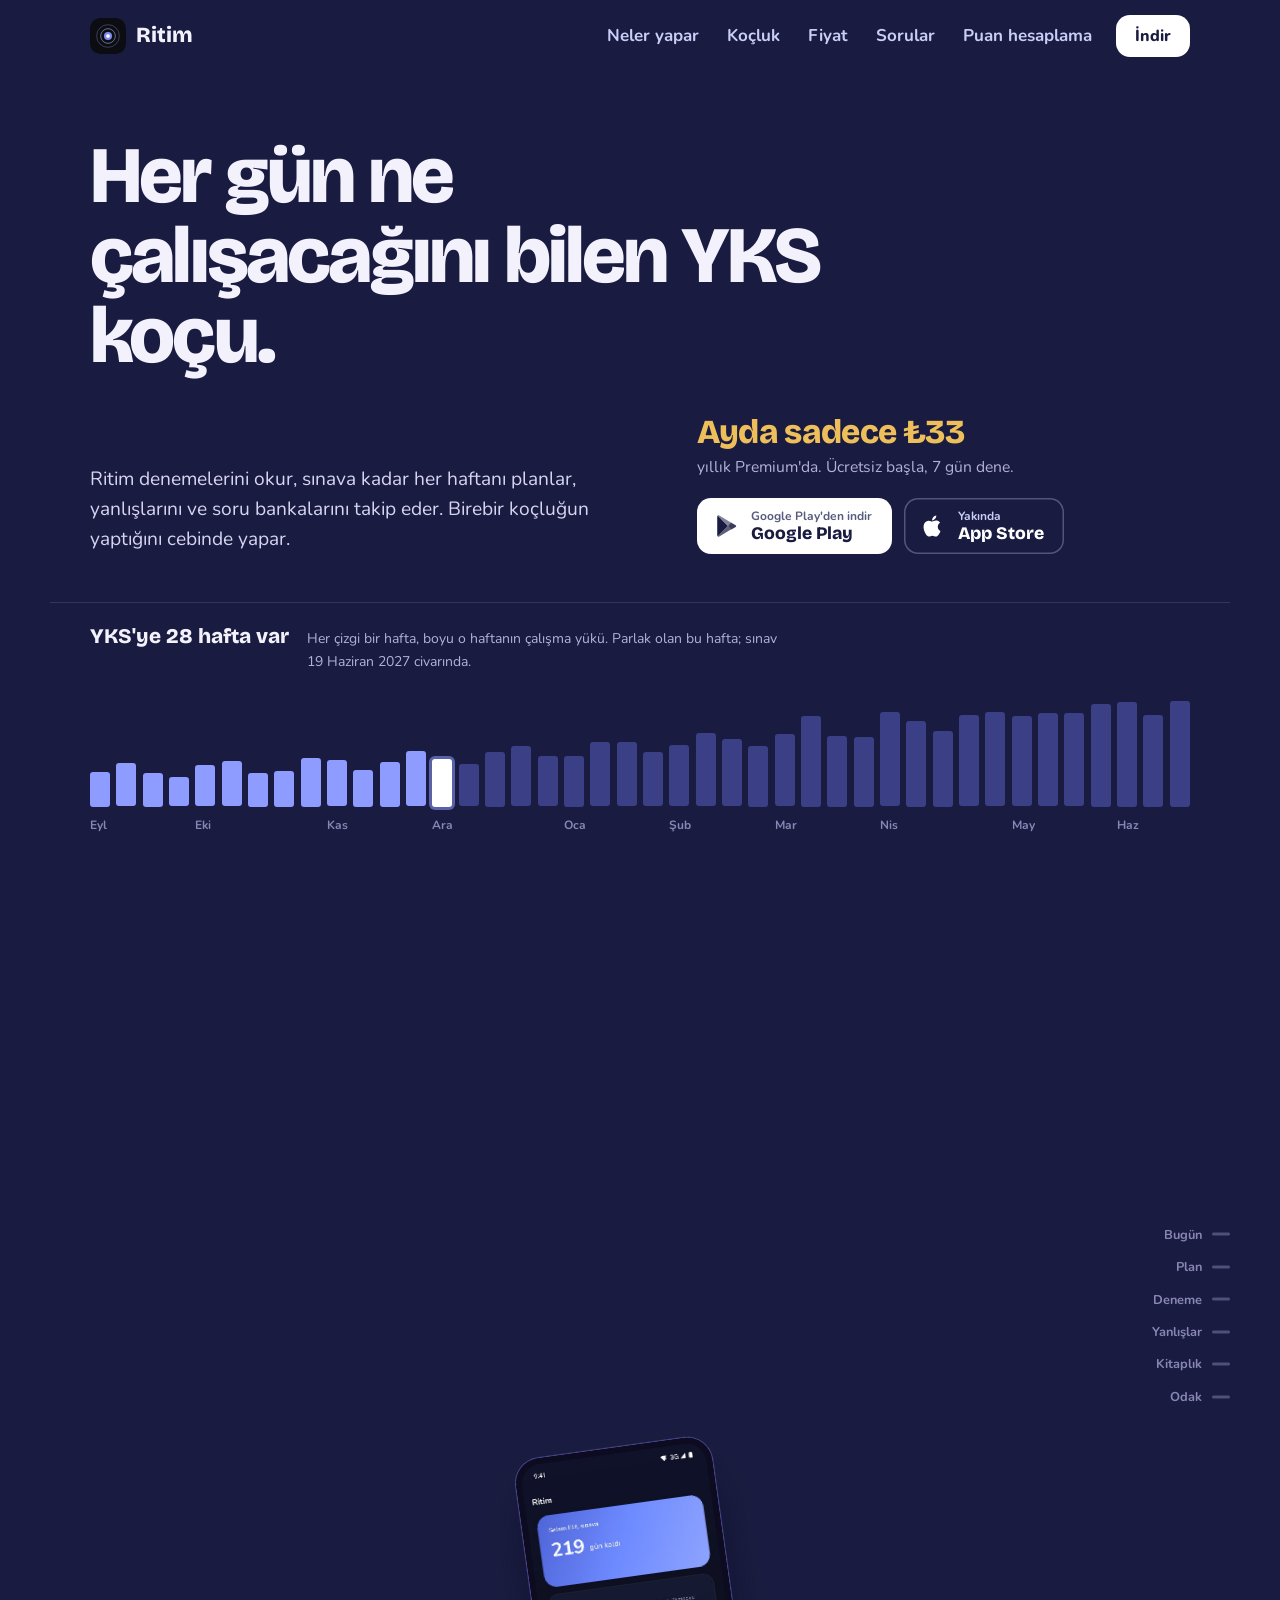
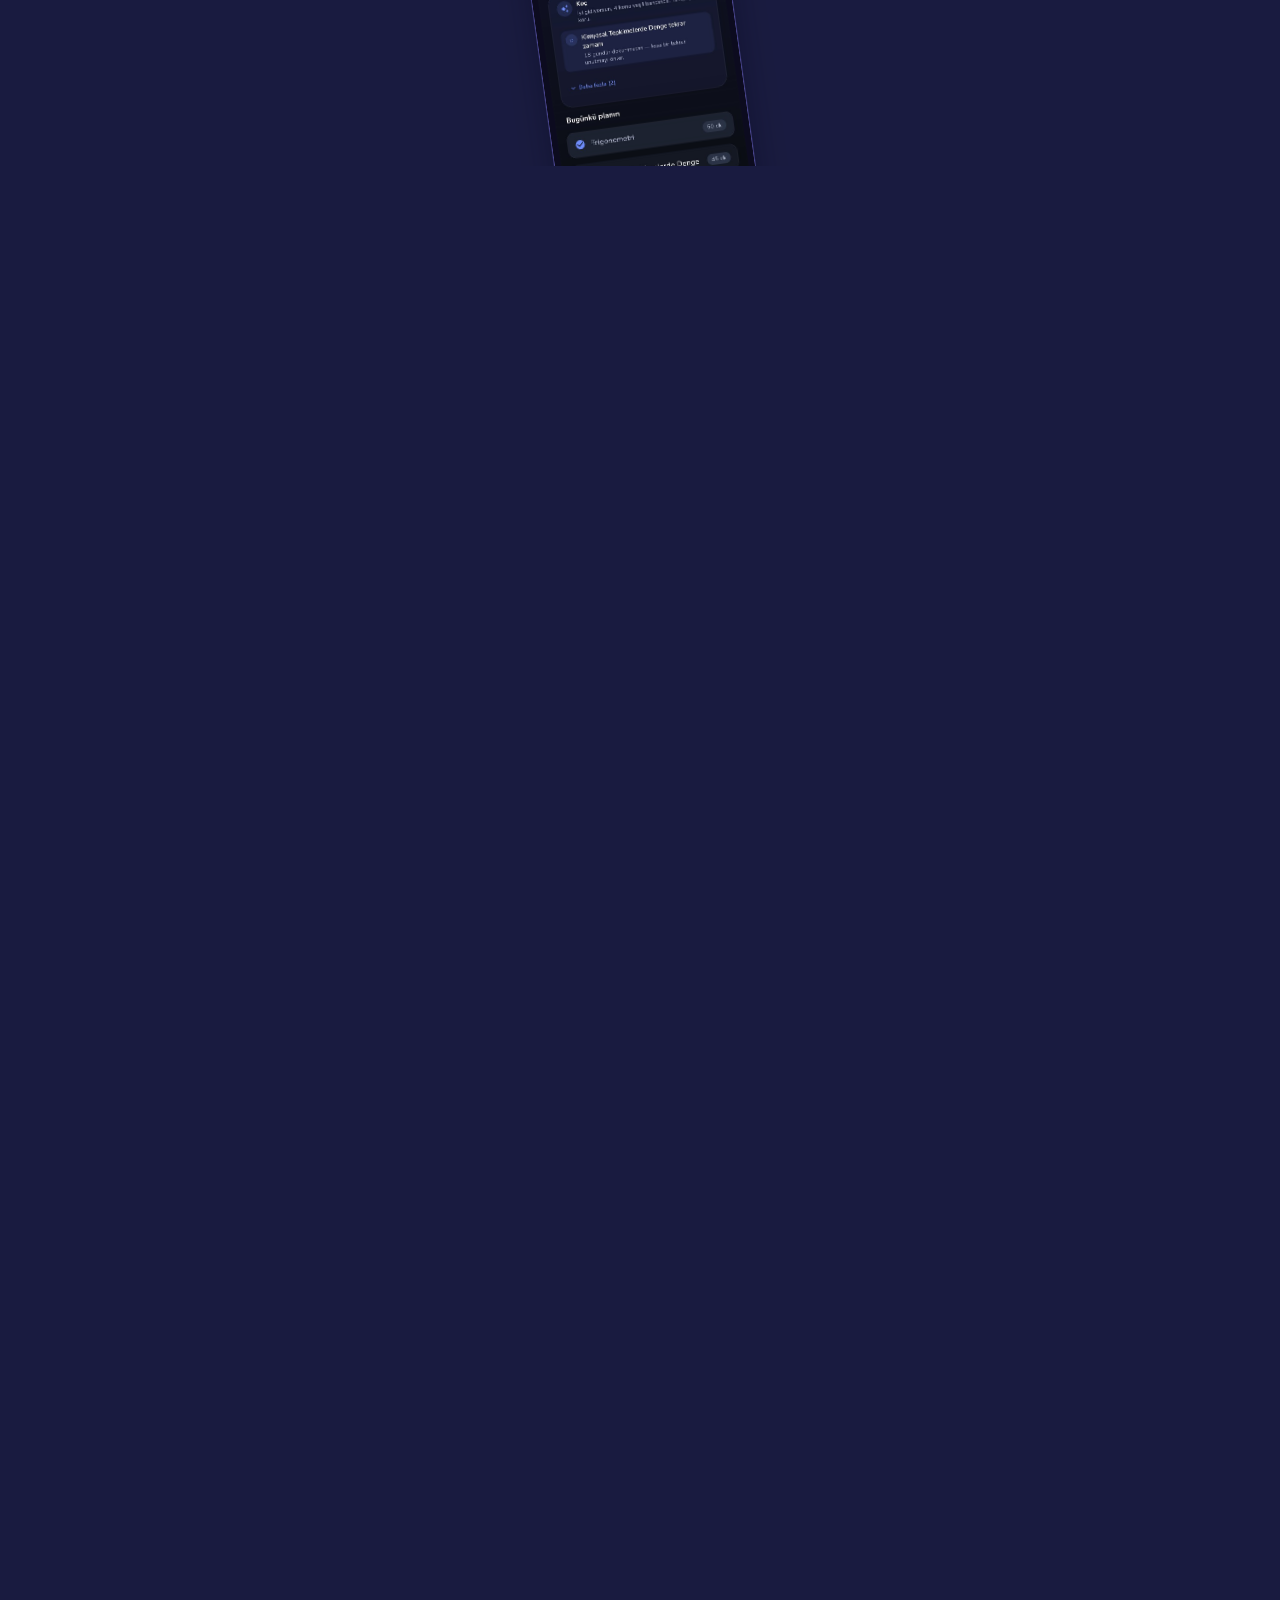
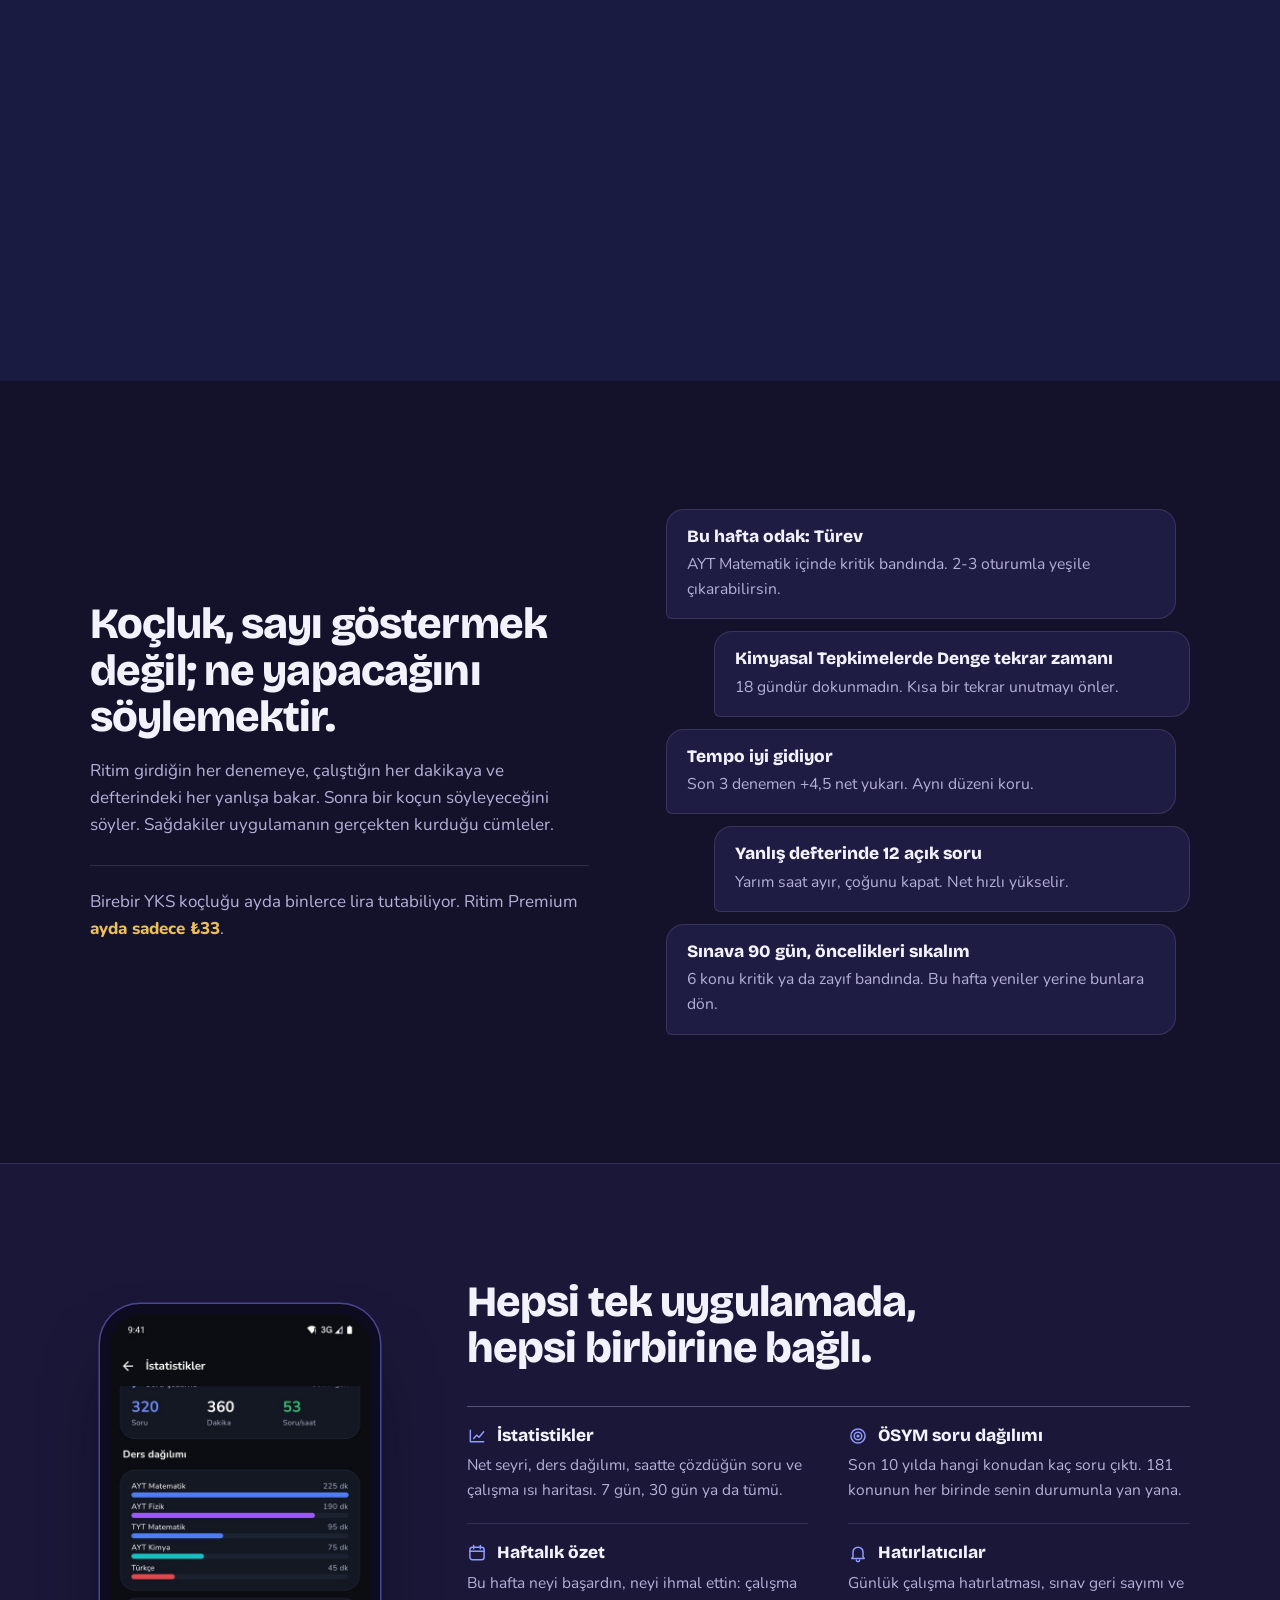
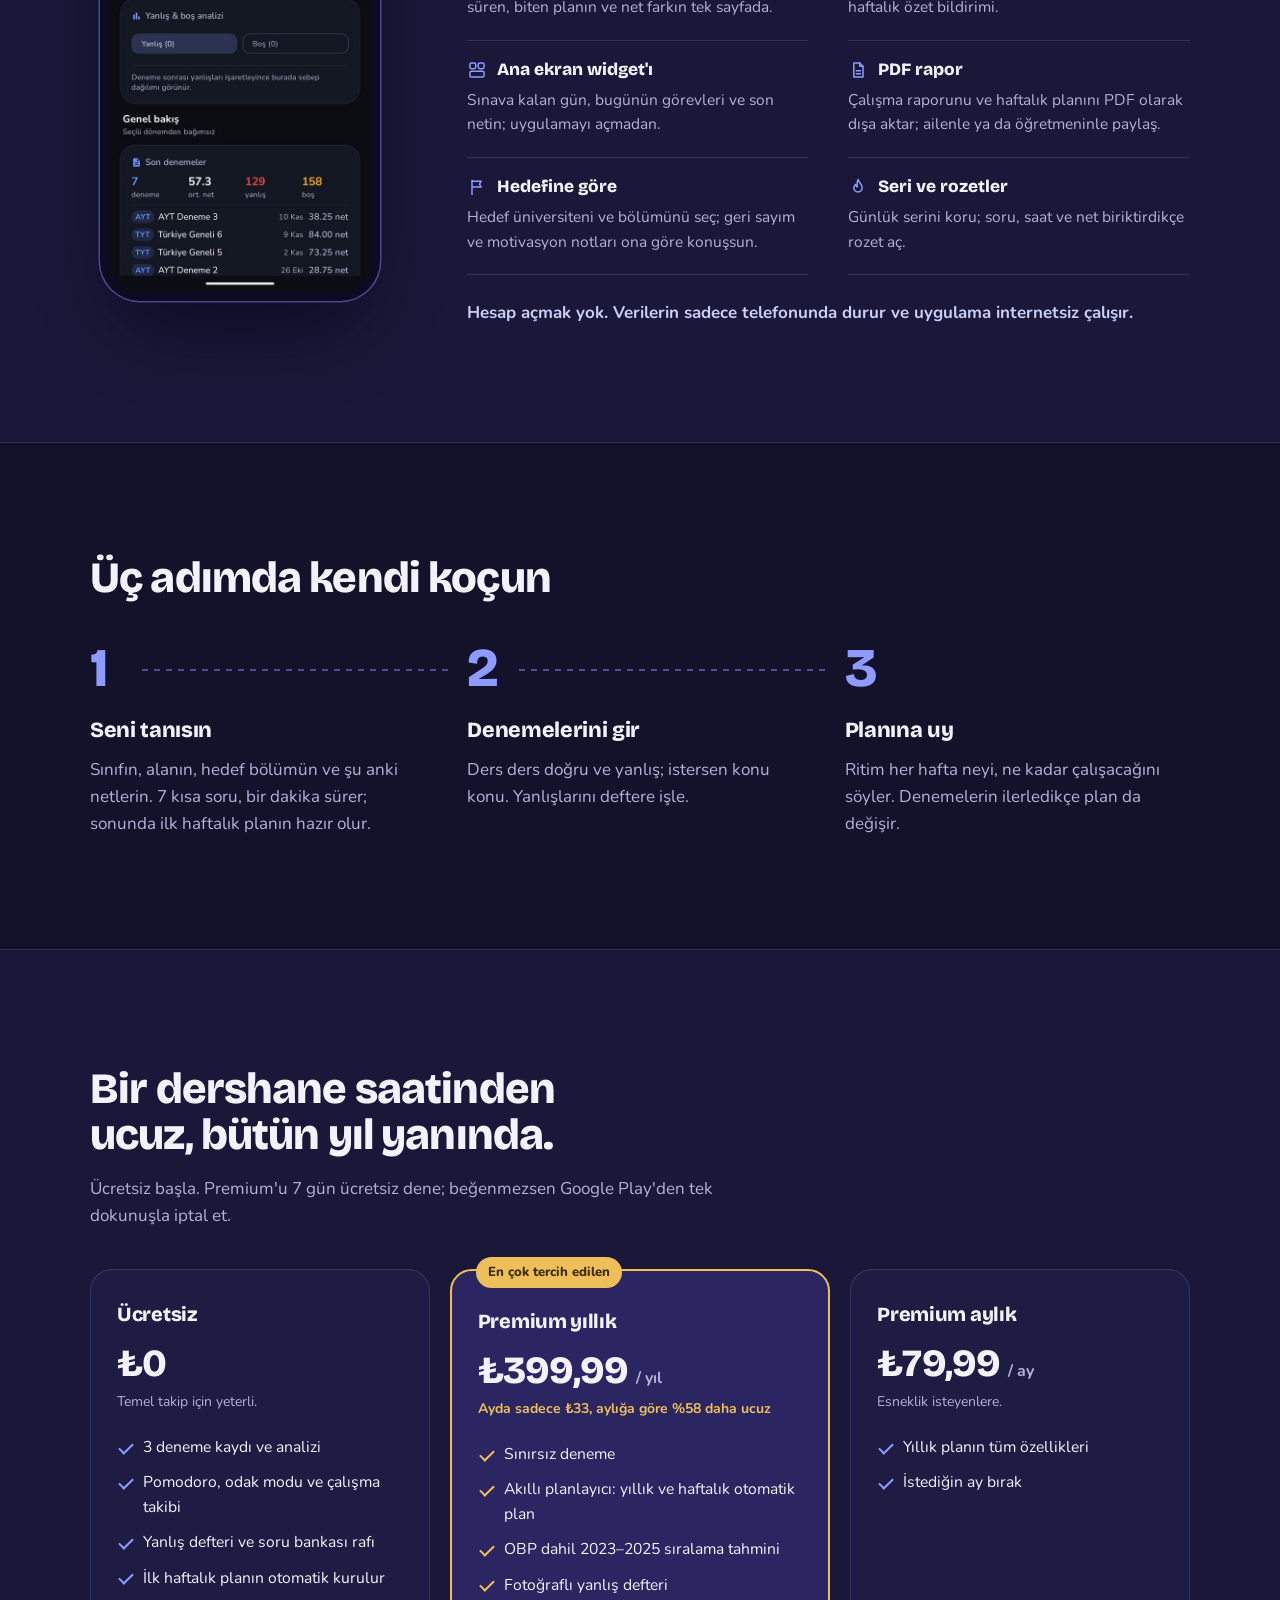
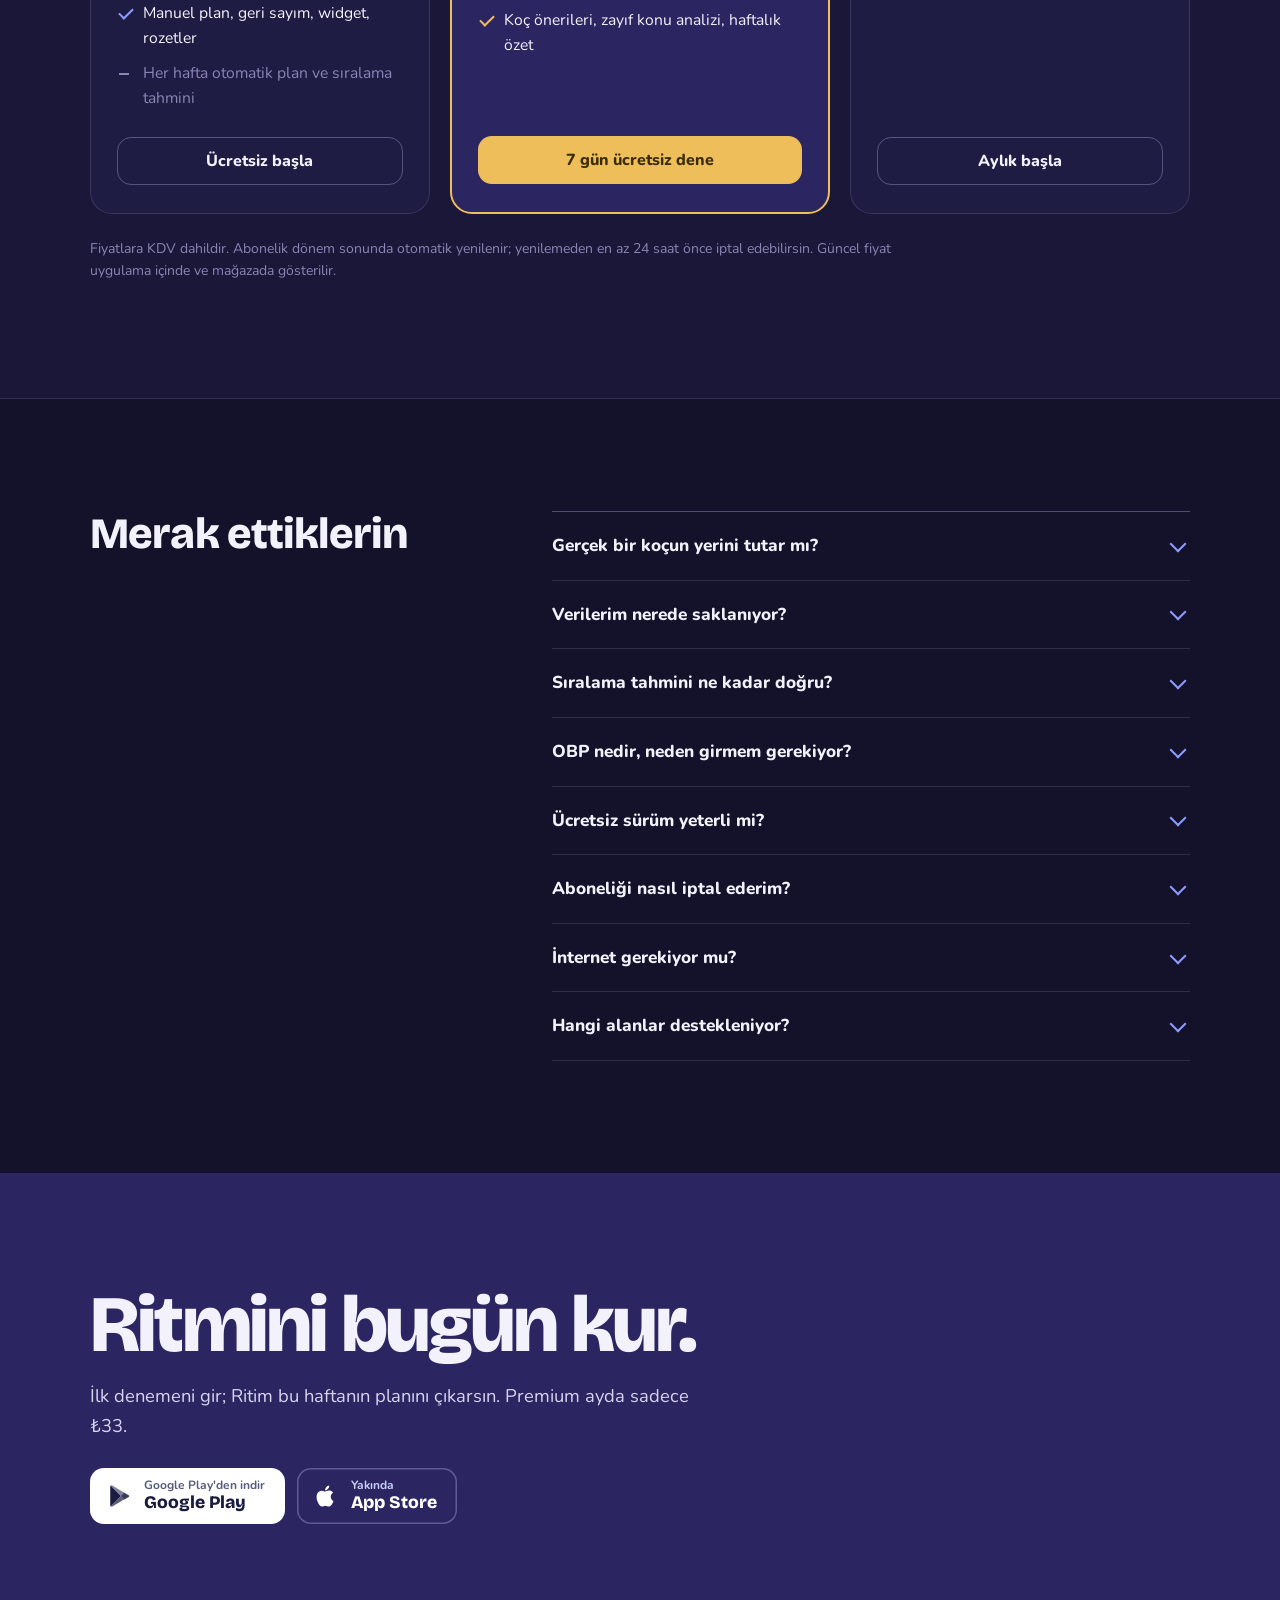
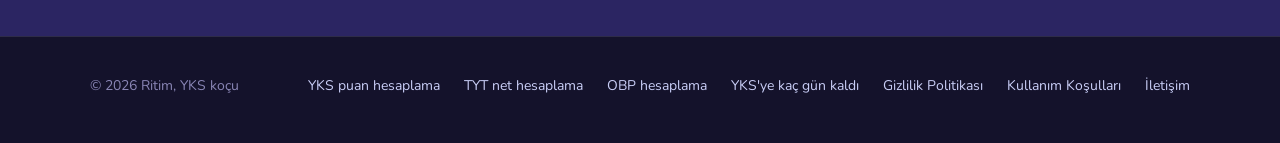
==== index.html @ 76402b70 "Link Google Play listing" ====
<!doctype html>
<html lang="tr">
<head>
  <meta charset="utf-8">
  <meta name="viewport" content="width=device-width, initial-scale=1">
  <title>Ritim: YKS Koçu | Deneme Analizi, Plan, Yanlış Defteri</title>
  <meta name="description" content="Kişisel YKS koçun: deneme analizi, OBP dahil sıralama tahmini, haftalık plan, yanlış defteri ve soru bankası takibi. Ücretsiz başla, Premium ayda sadece 33 TL.">
  <meta name="theme-color" content="#14122B">
  <meta property="og:type" content="website">
  <meta property="og:title" content="Ritim: YKS Koçu">
  <meta property="og:site_name" content="Ritim">
  <meta property="og:description" content="Deneme analizi, yıllık ve haftalık plan, yanlış defteri, Pomodoro ve koç önerileri tek uygulamada. Ayda 33 TL'ye kişisel YKS koçu.">
  <meta property="og:image" content="https://ritimyks.com/assets/img/og.jpg">
  <meta property="og:url" content="https://ritimyks.com/">
  <meta property="og:locale" content="tr_TR">
  <meta name="twitter:card" content="summary_large_image">
  <link rel="canonical" href="https://ritimyks.com/">
  <link rel="icon" href="assets/img/icon.svg" type="image/svg+xml">
  <link rel="preconnect" href="https://fonts.googleapis.com">
  <link rel="preconnect" href="https://fonts.gstatic.com" crossorigin>
  <link href="https://fonts.googleapis.com/css2?family=Bricolage+Grotesque:opsz,wght@12..96,500..800&family=Nunito:wght@400;600;700;800&display=swap" rel="stylesheet">
  <link rel="stylesheet" href="assets/style.css">
  <script type="application/ld+json">
  {
    "@context": "https://schema.org",
    "@type": "MobileApplication",
    "name": "Ritim: YKS Koçu",
    "url": "https://ritimyks.com/",
    "description": "Kişisel YKS koçu: deneme analizi, sıralama tahmini, haftalık plan, yanlış defteri ve soru bankası takibi.",
    "operatingSystem": "Android, iOS",
    "downloadUrl": "https://play.google.com/store/apps/details?id=com.suayb.ritim",
    "applicationCategory": "EducationalApplication",
    "inLanguage": "tr",
    "offers": [
      { "@type": "Offer", "price": "0", "priceCurrency": "TRY", "name": "Ücretsiz" },
      { "@type": "Offer", "price": "399.99", "priceCurrency": "TRY", "name": "Premium Yıllık" },
      { "@type": "Offer", "price": "79.99", "priceCurrency": "TRY", "name": "Premium Aylık" }
    ]
  }
  </script>
  <script type="application/ld+json">
{"@context": "https://schema.org", "@type": "WebSite", "name": "Ritim", "alternateName": "Ritim YKS Koçu", "url": "https://ritimyks.com/", "inLanguage": "tr"}
  </script>
  <script type="application/ld+json">
{"@context": "https://schema.org", "@type": "FAQPage", "mainEntity": [{"@type": "Question", "name": "Gerçek bir koçun yerini tutar mı?", "acceptedAnswer": {"@type": "Answer", "text": "Bir koçun en çok vakit harcadığı işleri yapar: denemeni okur, haftanı planlar, eksik konunu ve tekrar zamanını söyler. Seninle konuşan bir insan değildir; ama ayda ₺33'e her gün yanındadır."}}, {"@type": "Question", "name": "Verilerim nerede saklanıyor?", "acceptedAnswer": {"@type": "Answer", "text": "Sadece telefonunda. Hesap açmana gerek yok; denemelerin, planın ve yanlış defterin hiçbir sunucuya gönderilmez. Android'de telefonunu değiştirirsen verilerin Google hesabının otomatik cihaz yedeğiyle yeni telefonuna taşınabilir."}}, {"@type": "Question", "name": "Sıralama tahmini ne kadar doğru?", "acceptedAnswer": {"@type": "Answer", "text": "Puanın ÖSYM'nin puan hesaplama yaklaşımıyla hesaplanır ve önceki üç yılın (2023–2025) puan-sıralama verisiyle karşılaştırılır. Bu bir tahmindir: sınavın zorluğu ve aday sayısı her yıl değişir. Yön göstermesi için tasarlandı, garanti değildir."}}, {"@type": "Question", "name": "OBP nedir, neden girmem gerekiyor?", "acceptedAnswer": {"@type": "Answer", "text": "Ortaöğretim Başarı Puanı: diploma notunun 0,6 katı (en fazla 60 puan) yerleştirme puanına eklenir. Geçen yıl bir programa yerleştiysen bu katkı yarıya düşer (kırık OBP). Diploma notunu girersen Ritim sana ham puan yerine gerçek yerleştirme puanını gösterir."}}, {"@type": "Question", "name": "Ücretsiz sürüm yeterli mi?", "acceptedAnswer": {"@type": "Answer", "text": "Takip için evet: 3 deneme, Pomodoro ve odak modu, yanlış defteri, soru bankası rafı, manuel plan ve widget ücretsiz. Sınırsız deneme, akıllı planlayıcı, sıralama tahmini ve haftalık özet Premium'da."}}, {"@type": "Question", "name": "Aboneliği nasıl iptal ederim?", "acceptedAnswer": {"@type": "Answer", "text": "Android'de Google Play'de Profil, Ödemeler ve abonelikler, Abonelikler yolunu izle. iPhone'da Ayarlar'da adına dokunup Abonelikler'e gir. İptal etsen de dönem sonuna kadar Premium devam eder."}}, {"@type": "Question", "name": "İnternet gerekiyor mu?", "acceptedAnswer": {"@type": "Answer", "text": "Hayır. Ritim tamamen çevrimdışı çalışır; internet sadece abonelik satın alırken gerekir."}}, {"@type": "Question", "name": "Hangi alanlar destekleniyor?", "acceptedAnswer": {"@type": "Answer", "text": "Sayısal, Eşit Ağırlık, Sözel ve Dil. TYT, AYT ve birleşik denemeler; 9. sınıftan mezunlara kadar."}}]}
  </script>
</head>
<body>
  <a class="skip" href="#icerik">İçeriğe geç</a>

  <svg width="0" height="0" style="position:absolute" aria-hidden="true">
    <symbol id="i-check" viewBox="0 0 24 24"><path d="M5 12.5l4.5 4.5L19 7.5"/></symbol>
    <symbol id="i-chart" viewBox="0 0 24 24"><path d="M4 19V5M4 19h16M8 15l3.5-4 3 2.5L20 7"/></symbol>
    <symbol id="i-calendar" viewBox="0 0 24 24"><rect x="3.5" y="5" width="17" height="15" rx="3"/><path d="M3.5 10h17M8 3v4M16 3v4"/></symbol>
    <symbol id="i-timer" viewBox="0 0 24 24"><circle cx="12" cy="13.5" r="7"/><path d="M12 10v4l2.5 1.5M9.5 3h5"/></symbol>
    <symbol id="i-spark" viewBox="0 0 24 24"><path d="M12 3l1.8 5.2L19 10l-5.2 1.8L12 17l-1.8-5.2L5 10l5.2-1.8z"/></symbol>
    <symbol id="i-lock" viewBox="0 0 24 24"><rect x="4.5" y="10.5" width="15" height="10" rx="2.5"/><path d="M8 10.5V7.5a4 4 0 0 1 8 0v3"/></symbol>
    <symbol id="i-widget" viewBox="0 0 24 24"><rect x="3.5" y="3.5" width="7" height="7" rx="2"/><rect x="13.5" y="3.5" width="7" height="7" rx="2"/><rect x="3.5" y="13.5" width="17" height="7" rx="2"/></symbol>
    <symbol id="i-target" viewBox="0 0 24 24"><circle cx="12" cy="12" r="8.5"/><circle cx="12" cy="12" r="4.5"/><circle cx="12" cy="12" r="1"/></symbol>
    <symbol id="i-play" viewBox="0 0 24 24"><path fill="currentColor" stroke="none" d="M4.2 2.6c-.2.2-.3.6-.3 1v16.8c0 .4.1.8.3 1l.1.1 9.4-9.4v-.2L4.3 2.5l-.1.1z"/><path fill="currentColor" stroke="none" d="M16.8 15.2l-3.1-3.1v-.2l3.1-3.1.1.1 3.7 2.1c1.1.6 1.1 1.6 0 2.2l-3.7 2.1-.1-.1z" opacity=".85"/><path fill="currentColor" stroke="none" d="M16.9 15.1L13.7 12l-9.5 9.5c.4.4.9.4 1.6.1l11.1-6.5" opacity=".7"/><path fill="currentColor" stroke="none" d="M16.9 8.9L5.8 2.4c-.7-.4-1.3-.3-1.6.1l9.5 9.5 3.2-3.1z" opacity=".55"/></symbol>
    <symbol id="i-apple" viewBox="0 0 24 24"><path fill="currentColor" stroke="none" d="M16.4 12.6c0-2.4 2-3.6 2.1-3.7-1.1-1.7-2.9-1.9-3.5-1.9-1.5-.2-2.9.9-3.7.9-.8 0-1.9-.9-3.2-.8-1.6 0-3.1 1-4 2.4-1.7 3-.4 7.4 1.2 9.8.8 1.2 1.8 2.5 3 2.4 1.2 0 1.7-.8 3.1-.8 1.5 0 1.9.8 3.2.8 1.3 0 2.2-1.2 3-2.4.9-1.4 1.3-2.7 1.3-2.8 0 0-2.5-1-2.5-3.9zM14 5.4c.7-.8 1.1-1.9 1-3-1 0-2.1.7-2.8 1.5-.6.7-1.2 1.8-1 2.9 1 .1 2.1-.6 2.8-1.4z"/></symbol>
  </svg>

  <svg width="0" height="0" style="position:absolute" aria-hidden="true">
    <symbol id="i-book" viewBox="0 0 24 24"><path d="M5 4.5h9.5a4 4 0 0 1 4 4V20H9a4 4 0 0 1-4-4V4.5z"/><path d="M5 16a3 3 0 0 1 3-3h10.5"/></symbol>
    <symbol id="i-bell" viewBox="0 0 24 24"><path d="M6 16.5V11a6 6 0 0 1 12 0v5.5l1.5 2h-15z"/><path d="M10 20.5a2 2 0 0 0 4 0"/></symbol>
    <symbol id="i-file" viewBox="0 0 24 24"><path d="M7 3.5h7l4 4V20a.5.5 0 0 1-.5.5h-10A.5.5 0 0 1 7 20z"/><path d="M14 3.5v4h4M10 13h5M10 16.5h5"/></symbol>
    <symbol id="i-flame" viewBox="0 0 24 24"><path d="M12 3c1 3.5 5 5.5 5 10a5 5 0 0 1-10 0c0-2 1-3.200 2-4 .2 1.500 1 2.500 2 3 0-3-.5-6 1-9z"/></symbol>
    <symbol id="i-flag" viewBox="0 0 24 24"><path d="M6 21V4M6 5h11l-2 3.500 2 3.500H6"/></symbol>
  </svg>

  <header class="nav">
    <div class="wrap">
      <a class="brand" href="./" aria-label="Ritim ana sayfa">
        <img src="assets/img/icon.svg" width="36" height="36" alt="">
        <span>Ritim</span>
      </a>
      <nav class="nav-links" aria-label="Sayfa bölümleri">
        <a href="#ozellikler">Neler yapar</a>
        <a href="#kocluk">Koçluk</a>
        <a href="#fiyat">Fiyat</a>
        <a href="#sss">Sorular</a>
        <a href="puan-hesaplama/">Puan hesaplama</a>
      </nav>
      <a class="btn btn-light nav-cta" href="#indir">İndir</a>
    </div>
  </header>

  <main id="icerik">
    <section class="hero" aria-labelledby="hero-title">
      <div class="wrap">
        <h1 id="hero-title">Her gün ne çalışacağını bilen YKS koçu.</h1>
        <div class="hero-row">
          <p class="lead">Ritim denemelerini okur, sınava kadar her haftanı planlar, yanlışlarını ve soru bankalarını takip eder. Birebir koçluğun yaptığını cebinde yapar.</p>
          <div class="hero-cta" id="indir">
            <p class="price-line"><b>Ayda sadece ₺33</b><span>yıllık Premium'da. Ücretsiz başla, 7 gün dene.</span></p>
            <div class="stores">
              <a class="store" href="#" data-store="play">
                <svg aria-hidden="true"><use href="#i-play"/></svg>
                <span><small>Google Play'den indir</small><strong>Google Play</strong></span>
              </a>
              <a class="store" href="#" data-store="appstore">
                <svg aria-hidden="true"><use href="#i-apple"/></svg>
                <span><small>App Store'dan indir</small><strong>App Store</strong></span>
              </a>
            </div>
          </div>
        </div>
      </div>

      <figure class="rhythm wrap" id="ritim">
        <figcaption>
          <strong id="rhythm-title">Sınava kadarki ritmin</strong>
          <span id="rhythm-note">Her çizgi bir hafta. Boyu, o haftanın çalışma yükü.</span>
        </figcaption>
        <div class="bars" id="bars" role="img" aria-labelledby="rhythm-title rhythm-note"></div>
        <div class="months" id="months" aria-hidden="true"></div>
      </figure>
    </section>

    <!-- Sahne: telefon kaydırmaya bağlı olarak büyür, yerine oturur; ekranı ve zemin rengi sahne sahne değişir. -->
    <section class="stage" id="ozellikler" aria-label="Ritim neler yapar">
      <div class="pin">
        <div class="captions">
          <article class="caption">
            <h2>Uygulamayı aç, bugün ne çalışacağın hazır.</h2>
            <p>Sınava kalan gün, koçunun bugünkü notu ve günün görevleri tek ekranda. Düşünmeye değil, çalışmaya başlarsın.</p>
            <ul class="checks">
              <li>Görevi bitir; çalışma süren ve konu ilerlemen kendiliğinden işlenir</li>
              <li>Çalışma serin ve haftalık süren hep gözünün önünde</li>
            </ul>
          </article>
          <article class="caption">
            <h2>Akıllı planlayıcı, sınava kadar her haftanı kurar.</h2>
            <p>Denemelerindeki eksiklerine ve ÖSYM'nin sık sorduğu konulara bakar, kalan haftalara sana özel bir rota çizer.</p>
            <ul class="checks">
              <li>Öncelikli derslerini ve haftada kaç deneme çözeceğini sen seçersin</li>
              <li>Son 4 hafta kendiliğinden deneme ve genel tekrar ağırlıklı olur</li>
              <li>Haftalık planı tek dokunuşla yeniden kurar, PDF olarak paylaşırsın</li>
            </ul>
          </article>
          <article class="caption">
            <h2>Denemeyi gir, gerçek puanını ve sıralamanı gör.</h2>
            <p>Ders ders doğru ve yanlışını gir. Netin, diploma notunla birlikte yerleştirme puanın ve tahmini sıralaman anında çıkar.</p>
            <ul class="checks">
              <li>OBP ve kırık OBP dahil yerleştirme puanı</li>
              <li>"Bu puanı 2023, 2024, 2025'te yapsaydın" sıralama tahmini</li>
              <li>Her denemeye özel koç yorumu</li>
            </ul>
          </article>
          <article class="caption">
            <h2>Aynı yanlışı ikinci kez yapma.</h2>
            <p>Deneme biter bitmez yanlışlarını ve boşlarını konu ve sebebiyle işaretle. Yanlış defterin kendiliğinden dolar.</p>
            <ul class="checks">
              <li>Sebep etiketleri: dikkatsizlik, yanlış anlama, strateji, süre</li>
              <li>Soru fotoğrafı ve kendi notun</li>
              <li>En çok yanlış yaptığın ve boş bıraktığın konular listelenir</li>
            </ul>
          </article>
          <article class="caption">
            <h2>Soru bankalarını rafa diz, sayfa sayfa takip et.</h2>
            <p>Elindeki bütün kitapları ekle, bitirdiğin sayfaları işaretle. Hangi kitabın neresinde olduğunu ve toplam ilerlemeni tek bakışta görürsün.</p>
            <ul class="checks">
              <li>Kitap başına ilerleme çubuğu ve biten kitaplar</li>
              <li>Ders ve TYT/AYT ayrımıyla düzenli bir raf</li>
            </ul>
          </article>
          <article class="caption">
            <h2>Telefonu ters çevir, odak başlasın.</h2>
            <p>Odak modunda telefonu masaya yüzü kapalı bırakırsın. Kaldırırsan uyarır; 7 saniye içinde geri çevirmezsen oturum durur.</p>
            <ul class="checks">
              <li>Pomodoro: konu, soru ya da deneme oturumu</li>
              <li>Biten her tur seçtiğin konuya ve soru sayına işlenir</li>
            </ul>
          </article>
        </div>

        <div class="device" id="device" aria-hidden="true">
          <div class="phone">
            <div class="screens">
              <img src="assets/img/home.jpg" width="540" height="1200" alt="Ritim ana sayfa: sınava kalan gün, koç önerisi ve bugünün planı" decoding="async">
              <img src="assets/img/plan.jpg" width="540" height="1200" alt="Ritim haftalık YKS çalışma planı" decoding="async">
              <img src="assets/img/analysis.jpg" width="540" height="1200" alt="Ritim deneme analizi: yerleştirme puanı ve sıralama tahmini" decoding="async">
              <img src="assets/img/mistakes.jpg" width="540" height="1200" alt="Ritim yanlış defteri" decoding="async">
              <img src="assets/img/shelf.jpg" width="540" height="1200" alt="Ritim soru bankası rafı: kitap ilerleme takibi" decoding="async">
              <img src="assets/img/pomodoro.jpg" width="540" height="1200" alt="Ritim Pomodoro odak modu" decoding="async">
            </div>
          </div>
        </div>

        <ol class="rail" aria-hidden="true">
          <li>Bugün</li><li>Plan</li><li>Deneme</li><li>Yanlışlar</li><li>Kitaplık</li><li>Odak</li>
        </ol>
      </div>
    </section>

    <section class="coach" id="kocluk" aria-labelledby="coach-title">
      <div class="wrap coach-grid">
        <div class="coach-copy">
          <h2 id="coach-title" class="section-title">Koçluk, sayı göstermek değil; ne yapacağını söylemektir.</h2>
          <p class="section-sub">Ritim girdiğin her denemeye, çalıştığın her dakikaya ve defterindeki her yanlışa bakar. Sonra bir koçun söyleyeceğini söyler. Sağdakiler uygulamanın gerçekten kurduğu cümleler.</p>
          <p class="coach-price">Birebir YKS koçluğu ayda binlerce lira tutabiliyor. Ritim Premium <b>ayda sadece ₺33</b>.</p>
        </div>
        <ul class="notes">
          <li><b>Bu hafta odak: Türev</b><span>AYT Matematik içinde kritik bandında. 2-3 oturumla yeşile çıkarabilirsin.</span></li>
          <li><b>Kimyasal Tepkimelerde Denge tekrar zamanı</b><span>18 gündür dokunmadın. Kısa bir tekrar unutmayı önler.</span></li>
          <li><b>Tempo iyi gidiyor</b><span>Son 3 denemen +4,5 net yukarı. Aynı düzeni koru.</span></li>
          <li><b>Yanlış defterinde 12 açık soru</b><span>Yarım saat ayır, çoğunu kapat. Net hızlı yükselir.</span></li>
          <li><b>Sınava 90 gün, öncelikleri sıkalım</b><span>6 konu kritik ya da zayıf bandında. Bu hafta yeniler yerine bunlara dön.</span></li>
        </ul>
      </div>
    </section>

    <section class="more" aria-labelledby="more-title">
      <div class="wrap more-grid">
        <div class="more-phone"><div class="phone"><img src="assets/img/stats.jpg" width="540" height="1200" alt="İstatistikler: soru çözümü, ders dağılımı ve son denemeler" loading="lazy"></div></div>
        <div>
          <h2 id="more-title" class="section-title">Hepsi tek uygulamada, hepsi birbirine bağlı.</h2>
          <dl class="extras">
            <div><dt><svg aria-hidden="true"><use href="#i-chart"/></svg>İstatistikler</dt><dd>Net seyri, ders dağılımı, saatte çözdüğün soru ve çalışma ısı haritası. 7 gün, 30 gün ya da tümü.</dd></div>
            <div><dt><svg aria-hidden="true"><use href="#i-target"/></svg>ÖSYM soru dağılımı</dt><dd>Son 10 yılda hangi konudan kaç soru çıktı. 181 konunun her birinde senin durumunla yan yana.</dd></div>
            <div><dt><svg aria-hidden="true"><use href="#i-calendar"/></svg>Haftalık özet</dt><dd>Bu hafta neyi başardın, neyi ihmal ettin: çalışma süren, biten planın ve net farkın tek sayfada.</dd></div>
            <div><dt><svg aria-hidden="true"><use href="#i-bell"/></svg>Hatırlatıcılar</dt><dd>Günlük çalışma hatırlatması, sınav geri sayımı ve haftalık özet bildirimi.</dd></div>
            <div><dt><svg aria-hidden="true"><use href="#i-widget"/></svg>Ana ekran widget'ı</dt><dd>Sınava kalan gün, bugünün görevleri ve son netin; uygulamayı açmadan.</dd></div>
            <div><dt><svg aria-hidden="true"><use href="#i-file"/></svg>PDF rapor</dt><dd>Çalışma raporunu ve haftalık planını PDF olarak dışa aktar; ailenle ya da öğretmeninle paylaş.</dd></div>
            <div><dt><svg aria-hidden="true"><use href="#i-flag"/></svg>Hedefine göre</dt><dd>Hedef üniversiteni ve bölümünü seç; geri sayım ve motivasyon notları ona göre konuşsun.</dd></div>
            <div><dt><svg aria-hidden="true"><use href="#i-flame"/></svg>Seri ve rozetler</dt><dd>Günlük serini koru; soru, saat ve net biriktirdikçe rozet aç.</dd></div>
          </dl>
          <p class="more-note">Hesap açmak yok. Verilerin sadece telefonunda durur ve uygulama internetsiz çalışır.</p>
        </div>
      </div>
    </section>

    <section id="nasil" class="how" aria-labelledby="nasil-title">
      <div class="wrap">
        <h2 id="nasil-title" class="section-title">Üç adımda kendi koçun</h2>
        <ol class="steps">
          <li><h3>Seni tanısın</h3><p>Sınıfın, alanın, hedef bölümün ve şu anki netlerin. 7 kısa soru, bir dakika sürer; sonunda ilk haftalık planın hazır olur.</p></li>
          <li><h3>Denemelerini gir</h3><p>Ders ders doğru ve yanlış; istersen konu konu. Yanlışlarını deftere işle.</p></li>
          <li><h3>Planına uy</h3><p>Ritim her hafta neyi, ne kadar çalışacağını söyler. Denemelerin ilerledikçe plan da değişir.</p></li>
        </ol>
      </div>
    </section>

    <section id="fiyat" class="pricing" aria-labelledby="fiyat-title">
      <div class="wrap">
        <h2 id="fiyat-title" class="section-title">Bir dershane saatinden ucuz, bütün yıl yanında.</h2>
        <p class="section-sub">Ücretsiz başla. Premium'u 7 gün ücretsiz dene; beğenmezsen Google Play'den tek dokunuşla iptal et.</p>
        <div class="plans">
          <article class="plan">
            <h3>Ücretsiz</h3>
            <p class="price">₺0</p>
            <p class="per">Temel takip için yeterli.</p>
            <ul>
              <li>3 deneme kaydı ve analizi</li>
              <li>Pomodoro, odak modu ve çalışma takibi</li>
              <li>Yanlış defteri ve soru bankası rafı</li>
              <li>İlk haftalık planın otomatik kurulur</li>
              <li>Manuel plan, geri sayım, widget, rozetler</li>
              <li class="off">Her hafta otomatik plan ve sıralama tahmini</li>
            </ul>
            <a class="btn btn-ghost" href="#indir">Ücretsiz başla</a>
          </article>

          <article class="plan featured">
            <p class="badge">En çok tercih edilen</p>
            <h3>Premium yıllık</h3>
            <p class="price">₺399,99 <small>/ yıl</small></p>
            <p class="per">Ayda sadece ₺33, aylığa göre %58 daha ucuz</p>
            <ul>
              <li>Sınırsız deneme</li>
              <li>Akıllı planlayıcı: yıllık ve haftalık otomatik plan</li>
              <li>OBP dahil 2023–2025 sıralama tahmini</li>
              <li>Fotoğraflı yanlış defteri</li>
              <li>Koç önerileri, zayıf konu analizi, haftalık özet</li>
            </ul>
            <a class="btn btn-gold" href="#indir">7 gün ücretsiz dene</a>
          </article>

          <article class="plan">
            <h3>Premium aylık</h3>
            <p class="price">₺79,99 <small>/ ay</small></p>
            <p class="per">Esneklik isteyenlere.</p>
            <ul>
              <li>Yıllık planın tüm özellikleri</li>
              <li>İstediğin ay bırak</li>
            </ul>
            <a class="btn btn-ghost" href="#indir">Aylık başla</a>
          </article>
        </div>
        <p class="fineprint">Fiyatlara KDV dahildir. Abonelik dönem sonunda otomatik yenilenir; yenilemeden en az 24 saat önce iptal edebilirsin. Güncel fiyat uygulama içinde ve mağazada gösterilir.</p>
      </div>
    </section>

    <section id="sss" class="faq-section" aria-labelledby="sss-title">
      <div class="wrap faq-grid">
        <h2 id="sss-title" class="section-title">Merak ettiklerin</h2>
        <div class="faq">
          <details>
            <summary>Gerçek bir koçun yerini tutar mı?</summary>
            <p>Bir koçun en çok vakit harcadığı işleri yapar: denemeni okur, haftanı planlar, eksik konunu ve tekrar zamanını söyler. Seninle konuşan bir insan değildir; ama ayda ₺33'e her gün yanındadır.</p>
          </details>
          <details>
            <summary>Verilerim nerede saklanıyor?</summary>
            <p>Sadece telefonunda. Hesap açmana gerek yok; denemelerin, planın ve yanlış defterin hiçbir sunucuya gönderilmez. Android'de telefonunu değiştirirsen verilerin Google hesabının otomatik cihaz yedeğiyle yeni telefonuna taşınabilir.</p>
          </details>
          <details>
            <summary>Sıralama tahmini ne kadar doğru?</summary>
            <p>Puanın ÖSYM'nin puan hesaplama yaklaşımıyla hesaplanır ve önceki üç yılın (2023–2025) puan-sıralama verisiyle karşılaştırılır. Bu bir tahmindir: sınavın zorluğu ve aday sayısı her yıl değişir. Yön göstermesi için tasarlandı, garanti değildir.</p>
          </details>
          <details>
            <summary>OBP nedir, neden girmem gerekiyor?</summary>
            <p>Ortaöğretim Başarı Puanı: diploma notunun 0,6 katı (en fazla 60 puan) yerleştirme puanına eklenir. Geçen yıl bir programa yerleştiysen bu katkı yarıya düşer (kırık OBP). Diploma notunu girersen Ritim sana ham puan yerine gerçek yerleştirme puanını gösterir.</p>
          </details>
          <details>
            <summary>Ücretsiz sürüm yeterli mi?</summary>
            <p>Takip için evet: 3 deneme, Pomodoro ve odak modu, yanlış defteri, soru bankası rafı, manuel plan ve widget ücretsiz. Sınırsız deneme, akıllı planlayıcı, sıralama tahmini ve haftalık özet Premium'da.</p>
          </details>
          <details>
            <summary>Aboneliği nasıl iptal ederim?</summary>
            <p>Android'de Google Play'de Profil, Ödemeler ve abonelikler, Abonelikler yolunu izle. iPhone'da Ayarlar'da adına dokunup Abonelikler'e gir. İptal etsen de dönem sonuna kadar Premium devam eder.</p>
          </details>
          <details>
            <summary>İnternet gerekiyor mu?</summary>
            <p>Hayır. Ritim tamamen çevrimdışı çalışır; internet sadece abonelik satın alırken gerekir.</p>
          </details>
          <details>
            <summary>Hangi alanlar destekleniyor?</summary>
            <p>Sayısal, Eşit Ağırlık, Sözel ve Dil. TYT, AYT ve birleşik denemeler; 9. sınıftan mezunlara kadar.</p>
          </details>
        </div>
      </div>
    </section>

    <section class="closing" aria-labelledby="cta-title">
      <div class="wrap">
        <h2 id="cta-title">Ritmini bugün kur.</h2>
        <p>İlk denemeni gir; Ritim bu haftanın planını çıkarsın. Premium ayda sadece ₺33.</p>
        <div class="stores">
          <a class="store" href="#" data-store="play">
            <svg aria-hidden="true"><use href="#i-play"/></svg>
            <span><small>Google Play'den indir</small><strong>Google Play</strong></span>
          </a>
          <a class="store" href="#" data-store="appstore">
            <svg aria-hidden="true"><use href="#i-apple"/></svg>
            <span><small>App Store'dan indir</small><strong>App Store</strong></span>
          </a>
        </div>
      </div>
    </section>
  </main>

  <footer class="footer">
    <div class="wrap">
      <span>© 2026 Ritim, YKS koçu</span>
      <nav aria-label="Yasal">
        <a href="puan-hesaplama/">YKS puan hesaplama</a>
        <a href="tyt-net-hesaplama/">TYT net hesaplama</a>
        <a href="obp-hesaplama/">OBP hesaplama</a>
        <a href="yks-kac-gun-kaldi/">YKS'ye kaç gün kaldı</a>
        <a href="privacy/">Gizlilik Politikası</a>
        <a href="terms/">Kullanım Koşulları</a>
        <a href="mailto:suesyazilim@gmail.com">İletişim</a>
      </nav>
    </div>
  </footer>

  <script>
    // Mağaza linkleri tek yerden. Uygulama yayınlanınca gerçek linki yaz;
    // boş bırakılan mağaza "Yakında" olarak gösterilir.
    const STORE_LINKS = {
      play: "https://play.google.com/store/apps/details?id=com.suayb.ritim",
      appstore: ""    // ör. https://apps.apple.com/tr/app/idXXXXXXXXXX
    };
    document.querySelectorAll("[data-store]").forEach((a) => {
      const url = STORE_LINKS[a.dataset.store];
      const name = a.querySelector("strong").textContent;
      if (url) {
        a.href = url; a.rel = "noopener"; a.target = "_blank";
        a.setAttribute("aria-label", name + " üzerinden indir");
      } else {
        a.removeAttribute("href");
        a.setAttribute("aria-disabled", "true");
        a.setAttribute("aria-label", name + ": yakında");
        a.querySelector("small").textContent = "Yakında";
      }
    });

    // Ritim şeridi: eylülden YKS'ye kadar her hafta bir çizgi; boyu örnek çalışma yükü.
    (function () {
      const DAY = 864e5, WEEK = 7 * DAY;
      const now = new Date();
      let startYear = now.getMonth() >= 8 ? now.getFullYear() : now.getFullYear() - 1;
      let exam = new Date(startYear + 1, 5, 19);
      if (now > exam) { startYear += 1; exam = new Date(startYear + 1, 5, 19); }
      const start = new Date(startYear, 8, 1);
      start.setDate(start.getDate() - ((start.getDay() + 6) % 7)); // pazartesiye çek
      const n = Math.ceil((exam - start) / WEEK);
      const current = Math.floor((now - start) / WEEK);
      const weeksLeft = Math.max(0, Math.ceil((exam - now) / WEEK));

      const bars = document.getElementById("bars");
      const months = document.getElementById("months");
      bars.style.setProperty("--n", n);
      months.style.setProperty("--n", n);
      const MONTHS = ["Oca","Şub","Mar","Nis","May","Haz","Tem","Ağu","Eyl","Eki","Kas","Ara"];
      let lastMonth = -1;
      for (let i = 0; i < n; i++) {
        const t = i / (n - 1);
        let load = 0.3 + 0.58 * Math.pow(t, 1.35) + 0.07 * Math.sin(i * 1.7);
        if (t > 0.6 && i % 3 === 0) load += 0.09; // deneme haftaları
        load = Math.min(1, Math.max(0.18, load));
        const b = document.createElement("span");
        b.style.setProperty("--h", load.toFixed(3));
        b.style.setProperty("--i", i);
        if (i < current) b.className = "past";
        else if (i === current) b.className = "now";
        bars.appendChild(b);

        const d = new Date(start.getTime() + i * WEEK + 3 * DAY); // haftanın ortası
        if (d.getMonth() !== lastMonth) {
          lastMonth = d.getMonth();
          const m = document.createElement("span");
          m.textContent = MONTHS[lastMonth];
          m.style.gridColumn = (i + 1) + " / span 3";
          m.style.gridRow = "1";
          months.appendChild(m);
        }
      }
      const examLabel = exam.toLocaleDateString("tr-TR", { day: "numeric", month: "long", year: "numeric" });
      document.getElementById("rhythm-title").textContent =
        weeksLeft > 0 ? "YKS'ye " + weeksLeft + " hafta var" : "YKS bu hafta";
      document.getElementById("rhythm-note").textContent =
        "Her çizgi bir hafta, boyu o haftanın çalışma yükü. Parlak olan bu hafta; sınav " + examLabel + " civarında.";
    })();

    // Sahne: her şey kaydırma konumuna bağlıdır (eşik değil, sürekli).
    // Giriş: telefon küçük ve eğik gelir, ekranın ortasında büyür; sonra yana çekilir ve sahneler başlar.
    (function () {
      const stage = document.querySelector(".stage");
      const device = document.getElementById("device");
      const captions = [...stage.querySelectorAll(".caption")];
      const screens = [...stage.querySelectorAll(".screens img")];
      const rail = [...stage.querySelectorAll(".rail li")];
      const N = captions.length;
      const INTRO = 1;                       // giriş, sahne birimi cinsinden
      const reduce = matchMedia("(prefers-reduced-motion: reduce)").matches;
      // Sahne zemin renkleri: hepsi koyu, lacivertten mora.
      const COLORS = [[25,27,64],[42,35,99],[28,38,92],[52,32,98],[33,27,84],[22,24,58]];
      const END = [20,18,43];                // sonraki bölümün zemini
      stage.style.setProperty("--scenes", N);

      const clamp = (v, a = 0, b = 1) => Math.min(b, Math.max(a, v));
      const ease = (t) => t * t * (3 - 2 * t);
      const mix = (a, b, t) => a + (b - a) * t;
      const mixc = (a, b, t) => `rgb(${a.map((v, i) => Math.round(mix(v, b[i], t))).join(",")})`;

      let target = 0, shown = -1, raf = 0;

      function measure() {
        const r = stage.getBoundingClientRect();
        const total = r.height - innerHeight;
        target = clamp(-r.top / total);
      }

      function render(p) {
        const u = p * (N + INTRO);
        const a = ease(clamp(u / 0.55));               // büyüme
        const b = ease(clamp((u - 0.55) / 0.45));      // yerine çekilme
        const f = clamp(u - INTRO, 0, N - 0.0001);     // sahne konumu
        const i = Math.floor(f), local = f - i;
        const mobile = innerWidth <= 800;

        // Telefon
        let scale, x, y, rot;
        if (mobile) {
          scale = mix(mix(0.5, 1, a), 0.66, b);
          x = 0;
          y = mix(mix(46, 2, a), -15, b);
        } else {
          scale = mix(mix(0.5, 1.12, a), 1, b);
          x = mix(0, 21, b);
          y = mix(48, 0, a);
        }
        rot = mix(-10, 0, a);
        if (reduce) { scale = mobile ? 0.66 : 1; x = mobile ? 0 : 21; y = mobile ? -15 : 0; rot = 0; }
        device.style.transform =
          `translate(-50%, -50%) translate(${x}vw, ${y}vh) rotate(${rot}deg) scale(${scale})`;

        // Ekranlar ve metinler: sahnenin son %18'inde bir sonrakine geçiş
        const out = i < N - 1 ? ease(clamp((local - 0.82) / 0.18)) : 0;
        captions.forEach((c, k) => {
          let o = 0, ty = 0;
          if (k === i) { o = (1 - out) * (k === 0 ? b : 1); ty = -out * 28; }
          else if (k === i + 1) { o = 0; ty = 28; }
          if (k === i && local < 0.16 && k > 0) { const inn = ease(local / 0.16); o = inn; ty = (1 - inn) * 28; }
          c.style.opacity = o.toFixed(3);
          c.style.transform = `translateY(${ty.toFixed(1)}px)`;
          c.style.pointerEvents = o > 0.5 ? "auto" : "none";
        });
        screens.forEach((img, k) => {
          let o = 0, ty = 0;
          if (k === i) { o = 1; ty = -out * 4; }
          else if (k === i + 1) { o = out; ty = (1 - out) * 7; }
          img.style.opacity = o.toFixed(3);
          img.style.transform = `translateY(${ty.toFixed(2)}%)`;
          img.style.zIndex = k === i + 1 ? 2 : 1;
        });
        rail.forEach((li, k) => li.classList.toggle("on", k === i && u >= INTRO * 0.6));

        // Zemin: sahneler arasında kesintisiz renk geçişi; en sonda sayfa zeminine bağlanır
        let color;
        const tail = clamp((p - 0.965) / 0.035);
        if (tail > 0) color = mixc(COLORS[N - 1], END, ease(tail));
        else color = mixc(COLORS[i], COLORS[Math.min(N - 1, i + 1)], out);
        stage.style.backgroundColor = color;
      }

      function tick() {
        raf = 0;
        // Yumuşatma: gösterilen değer hedefe doğru kayar (teker/trackpad sarsıntısını yutar)
        shown = shown < 0 || reduce ? target : shown + (target - shown) * 0.18;
        if (Math.abs(target - shown) < 0.0004) shown = target;
        render(shown);
        if (shown !== target) raf = requestAnimationFrame(tick);
      }
      function onScroll() { measure(); if (!raf) raf = requestAnimationFrame(tick); }

      addEventListener("scroll", onScroll, { passive: true });
      addEventListener("resize", onScroll);
      measure(); shown = target; render(shown);
    })();
  </script>
</body>
</html>
---- assets/style.css ----
/* Ritim — tanıtım sitesi.
   Koyu mor/lacivert zemin, periwinkle vurgu; altın yalnızca fiyat ve Premium için.
   Akılda kalan iki öğe: hero'daki haftalık ritim şeridi ve kaydırmaya bağlı telefon sahnesi. */

:root {
  --bg: #14122B;          /* sayfa zemini */
  --bg-2: #191B40;        /* hero / koyu bantlar */
  --surface: #1F1C44;     /* kartlar */
  --surface-2: #29255A;
  --line: rgba(201, 206, 247, .14);
  --line-strong: rgba(201, 206, 247, .32);
  --peri: #8E9BFF;        /* marka, ritim çizgileri */
  --peri-soft: #C9CEF7;
  --text: #F3F2FC;
  --muted: #B4B1D8;
  --dim: #8985B5;
  --gold: #EDBE5A;        /* sadece fiyat ve Premium */
  --gold-ink: #3A2C00;

  --display: "Bricolage Grotesque", "Nunito", system-ui, sans-serif;
  --body: "Nunito", system-ui, -apple-system, "Segoe UI", sans-serif;

  --step--1: 0.875rem;
  --step-0: 1.0625rem;
  --step-1: 1.3rem;
  --step-2: clamp(1.75rem, 1.2rem + 2.2vw, 2.7rem);
  --step-3: clamp(2.5rem, 1.3rem + 5vw, 5rem);

  --gutter: clamp(16px, 4vw, 40px);
  --max: 1180px;
}

*, *::before, *::after { box-sizing: border-box; }
html { scroll-behavior: smooth; -webkit-text-size-adjust: 100%; }
body {
  margin: 0;
  background: var(--bg);
  color: var(--text);
  font: 400 var(--step-0)/1.6 var(--body);
  -webkit-font-smoothing: antialiased;
}
img { max-width: 100%; height: auto; display: block; }
a { color: inherit; }
h1, h2, h3 { font-family: var(--display); font-optical-sizing: auto; margin: 0; letter-spacing: -0.015em; }
p { margin: 0; }
svg { width: 20px; height: 20px; fill: none; stroke: currentColor; stroke-width: 1.8; stroke-linecap: round; stroke-linejoin: round; flex: none; }

:focus-visible { outline: 3px solid var(--peri); outline-offset: 3px; border-radius: 6px; }

.wrap { width: 100%; max-width: var(--max); margin: 0 auto; padding: 0 var(--gutter); }
.skip { position: absolute; left: -999px; top: 8px; background: #fff; color: #14122B; padding: 10px 14px; border-radius: 8px; z-index: 20; }
.skip:focus { left: 8px; }

/* ---------- Butonlar ---------- */
.btn {
  display: inline-flex; align-items: center; justify-content: center;
  min-height: 48px; padding: 0 22px; border-radius: 14px;
  font: 800 1rem/1 var(--body); text-decoration: none; cursor: pointer;
  border: 1.5px solid transparent; transition: background-color .15s ease, border-color .15s ease;
}
.btn-light { background: #fff; color: #191B40; }
.btn-light:hover { background: var(--peri-soft); }
.btn-ghost { border-color: var(--line-strong); color: var(--text); background: transparent; }
.btn-ghost:hover { border-color: var(--peri); background: rgba(142, 155, 255, .08); }
.btn-gold { background: var(--gold); color: var(--gold-ink); }
.btn-gold:hover { background: #F3CD7A; }

/* ---------- Üst menü ---------- */
.nav { background: var(--bg-2); }
.nav .wrap { display: flex; align-items: center; gap: 24px; min-height: 72px; }
.brand { display: inline-flex; align-items: center; gap: 10px; text-decoration: none; font: 800 1.35rem/1 var(--display); }
.brand img { border-radius: 10px; }
.nav-links { display: flex; gap: 28px; margin-left: auto; }
.nav-links a { text-decoration: none; font-weight: 700; color: var(--peri-soft); padding: 12px 0; }
.nav-links a:hover { color: #fff; }
.nav-cta { min-height: 42px; padding: 0 18px; }
@media (max-width: 720px) {
  .nav-links { display: none; }
  .nav-cta { margin-left: auto; }
}

/* ---------- Hero ---------- */
.hero { background: var(--bg-2); padding: clamp(28px, 5vw, 64px) 0 0; }
.hero h1 { font-size: var(--step-3); line-height: 1; font-weight: 800; letter-spacing: -0.035em; max-width: 15ch; }
.hero-row {
  display: grid; grid-template-columns: 1.1fr 1fr; gap: clamp(24px, 5vw, 72px);
  align-items: end; margin-top: clamp(22px, 3vw, 40px); padding-bottom: clamp(28px, 4vw, 48px);
}
.lead { font-size: 1.2rem; line-height: 1.55; color: #D6D4F0; max-width: 34em; }
.price-line { display: flex; flex-wrap: wrap; align-items: baseline; gap: 4px 12px; }
.price-line b { font: 800 clamp(1.5rem, 1.1rem + 1.4vw, 2.1rem)/1.1 var(--display); color: var(--gold); letter-spacing: -0.02em; }
.price-line span { color: var(--muted); font-size: .98rem; }

.stores { display: flex; flex-wrap: wrap; gap: 12px; margin-top: 18px; }
.store {
  display: inline-flex; align-items: center; gap: 12px; min-height: 56px; padding: 8px 20px 8px 16px;
  border-radius: 14px; background: #fff; color: #191B40; text-decoration: none;
}
.store svg { width: 26px; height: 26px; }
.store span { display: flex; flex-direction: column; line-height: 1.15; }
.store small { font-size: .75rem; font-weight: 700; color: #565C7E; }
.store strong { font: 800 1.1rem/1.1 var(--display); }
.store:hover { background: var(--peri-soft); }
.store[aria-disabled="true"] { background: transparent; color: #fff; box-shadow: inset 0 0 0 1.5px var(--line-strong); cursor: default; }
.store[aria-disabled="true"] small { color: var(--peri-soft); }
@media (max-width: 860px) { .hero-row { grid-template-columns: 1fr; } }

/* Ritim şeridi */
.rhythm { margin: 0 auto; padding-top: 22px; padding-bottom: 30px; border-top: 1px solid var(--line); }
.rhythm figcaption { display: flex; flex-wrap: wrap; align-items: baseline; gap: 6px 18px; margin-bottom: 18px; }
.rhythm figcaption strong { font: 800 var(--step-1)/1.2 var(--display); }
.rhythm figcaption span { color: var(--muted); font-size: var(--step--1); max-width: 60ch; }
.bars {
  --n: 41;
  display: grid; grid-template-columns: repeat(var(--n), 1fr); gap: clamp(2px, .5vw, 6px);
  align-items: end; height: clamp(80px, 9vw, 120px);
}
.bars span {
  height: calc(var(--h) * 100%);
  background: #3B3F86; border-radius: 3px;
  transform-origin: bottom;
  animation: rise .7s cubic-bezier(.2, .8, .2, 1) both;
  animation-delay: calc(var(--i) * 18ms);
}
.bars span.past { background: var(--peri); }
.bars span.now { background: #fff; box-shadow: 0 0 0 3px rgba(142, 155, 255, .55); }
.months {
  --n: 41;
  display: grid; grid-template-columns: repeat(var(--n), 1fr); gap: clamp(2px, .5vw, 6px);
  margin-top: 10px; font-size: .75rem; font-weight: 700; color: var(--dim);
}
.months span { white-space: nowrap; }
@keyframes rise { from { transform: scaleY(0); } to { transform: scaleY(1); } }
@media (max-width: 560px) { .months span:nth-child(even) { visibility: hidden; } }

/* ---------- Telefon çerçevesi ---------- */
.phone {
  width: 100%; max-width: 300px; margin: 0 auto;
  border-radius: 40px; padding: 10px; background: #0C0B1F;
  box-shadow: 0 0 0 1.5px #4A4690, 0 40px 80px -30px rgba(5, 4, 20, .8);
}
.phone img { border-radius: 31px; width: 100%; }

/* ---------- Sahne: kaydırmaya bağlı telefon ---------- */
.stage {
  --scenes: 6;
  height: calc((var(--scenes) + 1) * 105vh + 100vh);
  background: var(--bg-2);
  position: relative;
}
.pin { position: sticky; top: 0; height: 100vh; height: 100svh; overflow: hidden; }

.device {
  position: absolute; left: 50%; top: 50%;
  width: min(350px, 35vh); width: min(350px, 35svh);
  transform: translate(-50%, -50%);
  transform-origin: center;
  will-change: transform;
}
.device .phone { max-width: none; }
.screens { position: relative; aspect-ratio: 540 / 1200; border-radius: 31px; overflow: hidden; background: #0C0B1F; }
.screens img { position: absolute; inset: 0; width: 100%; height: 100%; border-radius: 0; opacity: 0; will-change: opacity, transform; }
.screens img:first-child { opacity: 1; }

.captions {
  position: absolute; top: 0; bottom: 0;
  left: max(var(--gutter), calc((100vw - var(--max)) / 2 + var(--gutter)));
  width: min(44vw, 520px);
}
.caption {
  position: absolute; left: 0; right: 0; top: 50%;
  margin-top: -11rem; opacity: 0; will-change: opacity, transform;
}
.caption h2 { font-size: var(--step-2); line-height: 1.06; font-weight: 800; letter-spacing: -0.02em; }
.caption p { margin-top: 16px; color: #D2CFEE; font-size: 1.12rem; max-width: 30em; }

.checks { list-style: none; padding: 0; margin: 22px 0 0; display: grid; gap: 10px; }
.checks li { position: relative; padding-left: 30px; color: var(--text); }
.checks li::before {
  content: ""; position: absolute; left: 0; top: .45em; width: 18px; height: 10px;
  border-left: 2.5px solid var(--peri); border-bottom: 2.5px solid var(--peri);
  transform: rotate(-45deg) scale(.75); transform-origin: left top;
}

/* Sahne göstergesi: ritim çizgileri gibi dikey bir sıra */
.rail {
  position: absolute; right: max(18px, calc((100vw - var(--max)) / 2)); top: 50%;
  transform: translateY(-50%); margin: 0; padding: 0; list-style: none;
  display: grid; gap: 12px; justify-items: end;
  font-size: .8rem; font-weight: 700; color: var(--dim);
}
.rail li { display: flex; align-items: center; gap: 10px; transition: color .3s ease; }
.rail li::after { content: ""; width: 18px; height: 3px; border-radius: 2px; background: currentColor; opacity: .5; transition: width .3s ease, opacity .3s ease; }
.rail li.on { color: #fff; }
.rail li.on::after { width: 34px; opacity: 1; background: var(--peri); }

@media (max-width: 1100px) { .rail { display: none; } }
@media (max-width: 800px) {
  .stage { height: calc((var(--scenes) + 1) * 95vh + 100vh); }
  .device { width: min(300px, 36svh); }
  .captions { left: var(--gutter); right: var(--gutter); width: auto; }
  .caption { top: auto; bottom: max(22px, 4svh); margin-top: 0; }
  .caption h2 { font-size: 1.55rem; }
  .caption p { font-size: 1rem; margin-top: 8px; }
  .caption .checks { display: none; }
}

/* ---------- Bölüm başlıkları ---------- */
section { scroll-margin-top: 16px; }
.section-title { font-size: var(--step-2); line-height: 1.08; font-weight: 800; letter-spacing: -0.02em; max-width: 20ch; }
.section-sub { margin-top: 16px; color: var(--muted); max-width: 40em; }

/* ---------- Koçluk: gerçek koç notları ---------- */
.coach { padding: clamp(64px, 10vw, 128px) 0; }
.coach-grid { display: grid; grid-template-columns: 1fr 1.05fr; gap: clamp(28px, 6vw, 88px); align-items: center; }
.coach-price { margin-top: 26px; padding-top: 22px; border-top: 1px solid var(--line); color: var(--muted); max-width: 32em; }
.coach-price b { color: var(--gold); font-weight: 800; }
.notes { list-style: none; margin: 0; padding: 0; display: grid; gap: 12px; }
.notes li {
  background: var(--surface); border: 1px solid var(--line); border-radius: 18px 18px 18px 6px;
  padding: 16px 20px; max-width: 30em;
}
.notes li:nth-child(even) { margin-left: clamp(0px, 4vw, 48px); }
.notes b { display: block; font: 800 1.08rem/1.3 var(--display); }
.notes span { display: block; margin-top: 4px; color: var(--muted); font-size: .98rem; }
@media (max-width: 860px) { .coach-grid { grid-template-columns: 1fr; } }

/* ---------- Diğer özellikler ---------- */
.more { background: #1A1738; padding: clamp(64px, 9vw, 120px) 0; border-block: 1px solid var(--line); }
.more-grid { display: grid; grid-template-columns: 300px 1fr; gap: clamp(32px, 6vw, 88px); align-items: center; }
.more-phone .phone { max-width: 280px; }
.extras { margin: 34px 0 0; display: grid; grid-template-columns: 1fr 1fr; gap: 0 40px; border-top: 1.5px solid var(--line-strong); }
.extras div { padding: 18px 0 20px; border-bottom: 1px solid var(--line); }
.extras dt { display: flex; align-items: center; gap: 10px; font: 800 1.08rem/1.3 var(--display); }
.extras dt svg { color: var(--peri); }
.extras dd { margin: 6px 0 0; color: var(--muted); font-size: .97rem; }
.more-note { margin-top: 24px; color: var(--peri-soft); font-weight: 700; }
@media (max-width: 900px) {
  .more-grid { grid-template-columns: 1fr; }
  .more-phone { order: 2; }
  .more-phone .phone { max-width: 240px; }
}
@media (max-width: 600px) { .extras { grid-template-columns: 1fr; } }

/* ---------- Nasıl çalışır (gerçek sıra: numaralı) ---------- */
.how { padding: clamp(64px, 9vw, 112px) 0; }
.steps { list-style: none; padding: 0; margin: 40px 0 0; display: grid; grid-template-columns: repeat(3, 1fr); gap: 32px; counter-reset: step; }
.steps li { counter-increment: step; position: relative; padding-top: 72px; }
.steps li::before { content: counter(step); position: absolute; top: 0; left: 0; font: 800 3.4rem/1 var(--display); color: var(--peri); }
.steps li::after {
  content: ""; position: absolute; top: 28px; left: 52px; right: -16px; height: 2px;
  background: repeating-linear-gradient(90deg, rgba(142, 155, 255, .45) 0 6px, transparent 6px 12px);
}
.steps li:last-child::after { display: none; }
.steps h3 { font-size: 1.35rem; font-weight: 800; }
.steps p { margin-top: 8px; color: var(--muted); }
@media (max-width: 760px) {
  .steps { grid-template-columns: 1fr; gap: 28px; }
  .steps li { padding: 0 0 0 64px; }
  .steps li::before { font-size: 2.6rem; }
  .steps li::after { display: none; }
}

/* ---------- Fiyat ---------- */
.pricing { background: #1A1738; padding: clamp(64px, 9vw, 120px) 0; border-block: 1px solid var(--line); }
.plans { display: grid; grid-template-columns: 1fr 1.12fr 1fr; gap: 20px; margin-top: 40px; align-items: stretch; }
.plan { background: var(--surface); border: 1px solid var(--line); border-radius: 22px; padding: 28px 26px; display: flex; flex-direction: column; }
.plan h3 { font-size: 1.25rem; font-weight: 800; }
.price { margin-top: 14px; font: 800 2.4rem/1 var(--display); letter-spacing: -0.02em; }
.price small { font: 700 1rem/1 var(--body); color: var(--muted); letter-spacing: 0; }
.per { margin-top: 8px; color: var(--muted); font-size: var(--step--1); }
.plan ul { list-style: none; padding: 0; margin: 22px 0 26px; display: grid; gap: 10px; flex: 1; align-content: start; }
.plan li { position: relative; padding-left: 26px; font-size: .98rem; }
.plan li::before {
  content: ""; position: absolute; left: 2px; top: .5em; width: 14px; height: 8px;
  border-left: 2.2px solid var(--peri); border-bottom: 2.2px solid var(--peri); transform: rotate(-45deg);
}
.plan li.off { color: var(--dim); }
.plan li.off::before { border: 0; width: 10px; height: 2px; background: var(--dim); transform: none; top: .75em; }
.plan.featured { background: #2B2562; border: 2px solid var(--gold); position: relative; padding-top: 34px; }
.plan.featured .per { color: var(--gold); font-weight: 700; }
.plan.featured li::before { border-color: var(--gold); }
.badge { position: absolute; top: -14px; left: 24px; background: var(--gold); color: var(--gold-ink); font-weight: 800; font-size: .82rem; padding: 5px 12px; border-radius: 999px; }
.fineprint { margin-top: 24px; color: var(--dim); font-size: var(--step--1); max-width: 60em; }
@media (max-width: 900px) {
  .plans { grid-template-columns: 1fr; max-width: 460px; }
  .plan.featured { order: -1; }
}

/* ---------- SSS ---------- */
.faq-section { padding: clamp(64px, 9vw, 112px) 0; }
.faq-grid { display: grid; grid-template-columns: 1fr 1.6fr; gap: clamp(24px, 5vw, 72px); align-items: start; }
.faq { border-top: 1.5px solid var(--line-strong); }
.faq details { border-bottom: 1px solid var(--line); }
.faq summary { cursor: pointer; list-style: none; position: relative; padding: 20px 44px 20px 0; min-height: 48px; font-weight: 800; font-size: 1.08rem; }
.faq summary::-webkit-details-marker { display: none; }
.faq summary::after {
  content: ""; position: absolute; right: 6px; top: 50%; width: 12px; height: 12px; margin-top: -8px;
  border-right: 2.5px solid var(--peri); border-bottom: 2.5px solid var(--peri);
  transform: rotate(45deg); transition: transform .2s ease;
}
.faq details[open] summary::after { transform: rotate(225deg); margin-top: -2px; }
.faq details p { padding: 0 0 22px; color: var(--muted); max-width: 62ch; }
@media (max-width: 800px) { .faq-grid { grid-template-columns: 1fr; } }

/* ---------- Kapanış ---------- */
.closing { background: #2B2562; padding: clamp(64px, 9vw, 112px) 0; }
.closing h2 { font-size: var(--step-3); line-height: 1; font-weight: 800; letter-spacing: -0.035em; }
.closing p { margin-top: 16px; color: #D6D4F0; font-size: 1.15rem; max-width: 34em; }
.closing .stores { margin-top: 28px; }

/* ---------- Alt bilgi ---------- */
.footer { background: var(--bg); color: var(--dim); padding: 28px 0 36px; font-size: var(--step--1); border-top: 1px solid var(--line); }
.footer .wrap { display: flex; flex-wrap: wrap; gap: 16px 28px; justify-content: space-between; align-items: center; }
.footer nav { display: flex; flex-wrap: wrap; gap: 8px 24px; }
.footer a { text-decoration: none; color: var(--peri-soft); padding: 10px 0; }
.footer a:hover { color: #fff; text-decoration: underline; }

/* ---------- Yasal sayfalar ---------- */
.legal { padding: 48px 0 80px; }
.legal .wrap { max-width: 760px; }
.legal h1 { font-size: clamp(2rem, 1.5rem + 2.4vw, 2.8rem); line-height: 1.1; font-weight: 800; margin: 0 0 10px; }
.legal .meta { color: var(--dim); margin: 0 0 32px; font-size: var(--step--1); }
.legal h2 { font-size: 1.4rem; margin: 40px 0 12px; font-weight: 800; }
.legal h3 { font-size: 1.15rem; margin: 26px 0 8px; font-weight: 800; }
.legal p, .legal li { color: #CFCCEA; }
.legal p { margin: 0 0 14px; }
.legal strong { color: var(--text); }
.legal ul { padding-left: 22px; }
.legal li { margin: 6px 0; }
.legal a { color: var(--peri); }
.table-wrap { overflow-x: auto; margin: 16px 0; border: 1px solid var(--line); border-radius: 12px; background: var(--surface); }
.legal table { border-collapse: collapse; width: 100%; min-width: 520px; font-size: .95rem; }
.legal th, .legal td { text-align: left; padding: 10px 14px; border-bottom: 1px solid var(--line); vertical-align: top; color: #CFCCEA; }
.legal th { background: var(--surface-2); color: var(--text); }
.back-link { display: inline-flex; align-items: center; min-height: 44px; margin-bottom: 20px; color: var(--peri); font-weight: 700; text-decoration: none; }
.back-link:hover { text-decoration: underline; }

@media (prefers-reduced-motion: reduce) {
  html { scroll-behavior: auto; }
  .bars span { animation: none; }
}

/* ---------- Puan hesaplama ---------- */
.calc-hero { background: var(--bg-2); padding: clamp(32px, 6vw, 72px) 0 clamp(28px, 4vw, 48px); }
.calc-hero h1 { font-size: var(--step-3); line-height: 1; font-weight: 800; letter-spacing: -0.035em; }
.calc-hero .lead { margin-top: 18px; }
.nav-links a[aria-current="page"] { color: #fff; }

.calc { padding: clamp(28px, 5vw, 56px) 0 clamp(48px, 7vw, 88px); }
.calc-grid { display: grid; grid-template-columns: 1fr minmax(300px, 380px); gap: clamp(24px, 4vw, 56px); align-items: start; }
.calc-form { display: grid; gap: 22px; justify-items: start; }
.calc-form fieldset { border: 1px solid var(--line); border-radius: 20px; padding: 6px 20px 18px; margin: 0; width: 100%; min-width: 0; background: var(--surface); }
.calc-form legend { font: 800 1.15rem/1.2 var(--display); padding: 0 8px; }
.calc-form legend small { font: 700 .82rem/1 var(--body); color: var(--dim); margin-left: 6px; }

.track { display: flex; flex-wrap: wrap; gap: 10px; }
.track label { position: relative; cursor: pointer; }
.track input { position: absolute; opacity: 0; inset: 0; cursor: pointer; }
.track span { display: inline-flex; align-items: center; min-height: 46px; padding: 0 20px; border-radius: 999px; border: 1.5px solid var(--line-strong); font-weight: 800; }
.track input:checked + span { background: var(--peri); border-color: var(--peri); color: #14122B; }
.track input:focus-visible + span { outline: 3px solid #fff; outline-offset: 2px; }

.test { display: grid; grid-template-columns: 1fr 88px 88px 64px; gap: 10px; align-items: end; padding: 12px 0; border-top: 1px solid var(--line); }
.tests .test:first-of-type { border-top: 0; }
.test-name { font-weight: 800; align-self: center; }
.test-name small { display: block; font-weight: 600; color: var(--dim); font-size: .82rem; }
.field { display: grid; gap: 4px; font-size: .8rem; font-weight: 700; color: var(--muted); }
.field input {
  width: 100%; min-height: 46px; padding: 0 12px; border-radius: 12px;
  border: 1.5px solid var(--line-strong); background: #15132E; color: var(--text);
  font: 800 1.05rem/1 var(--body); -moz-appearance: textfield; appearance: textfield;
}
.field input::-webkit-outer-spin-button, .field input::-webkit-inner-spin-button { -webkit-appearance: none; margin: 0; }
.field input:focus { outline: none; border-color: var(--peri); box-shadow: 0 0 0 3px rgba(142, 155, 255, .3); }
.net { align-self: center; justify-self: end; font: 800 1.1rem/1 var(--display); color: var(--peri-soft); padding-top: 18px; font-variant-numeric: tabular-nums; }
.test.bad .field input { border-color: #FF8A80; }
.test.bad .net { color: #FF8A80; font-size: .9rem; }

.obp-row { display: grid; grid-template-columns: minmax(180px, 240px) 1fr; gap: 16px; align-items: end; padding-top: 10px; }
.check { display: flex; align-items: center; gap: 10px; min-height: 46px; font-weight: 700; color: var(--muted); cursor: pointer; }
.check input { width: 22px; height: 22px; accent-color: var(--peri); flex: none; }

.result { position: sticky; top: 20px; background: #2B2562; border: 1px solid var(--line-strong); border-radius: 22px; padding: 24px; }
.result h2 { font-size: 1.3rem; font-weight: 800; }
.result dl { margin: 14px 0 0; }
.result dl div { display: flex; justify-content: space-between; align-items: baseline; gap: 12px; padding: 11px 0; border-top: 1px solid var(--line); }
.result dt { color: var(--muted); font-weight: 700; }
.result dt small { color: var(--dim); font-weight: 600; margin-left: 4px; }
.result dd { margin: 0; font: 800 1.25rem/1 var(--display); font-variant-numeric: tabular-nums; }
.result .main dt { color: var(--text); }
.result .main dd { font-size: 2.3rem; color: var(--gold); letter-spacing: -0.02em; }
.warn { margin-top: 12px; padding: 10px 12px; border-radius: 12px; background: rgba(255, 138, 128, .12); color: #FFB4AB; font-size: .92rem; font-weight: 700; }
.result-note { margin-top: 12px; color: var(--dim); font-size: .82rem; }
.result-cta { margin-top: 18px; padding-top: 18px; border-top: 1px solid var(--line); display: grid; gap: 14px; }
.result-cta p { color: #D6D4F0; font-size: .96rem; }
.result-cta b { color: #fff; }

.calc-info { background: #1A1738; border-block: 1px solid var(--line); padding: clamp(48px, 8vw, 96px) 0; }
.calc-info-grid { display: grid; grid-template-columns: 1fr 1fr; gap: clamp(28px, 5vw, 72px); }
.calc-info h2 { font-size: 1.5rem; font-weight: 800; margin-bottom: 12px; }
.calc-info h2:not(:first-child) { margin-top: 32px; }
.calc-info p { color: var(--muted); margin-bottom: 12px; max-width: 62ch; }
.calc-info b { color: var(--text); }

@media (max-width: 900px) {
  .calc-grid, .calc-info-grid { grid-template-columns: 1fr; }
  .result { position: static; }
}
@media (max-width: 520px) {
  .test { grid-template-columns: 1fr 1fr 56px; }
  .test-name { grid-column: 1 / -1; }
  .obp-row { grid-template-columns: 1fr; }
  .calc-form fieldset { padding: 6px 14px 16px; }
}

/* ---------- Geri sayım ---------- */
.countdown { display: grid; grid-template-columns: auto 1fr; gap: clamp(24px, 6vw, 80px); align-items: end; }
.cd-main { display: flex; align-items: baseline; gap: 14px; }
.cd-main b { font: 800 clamp(5rem, 3rem + 14vw, 13rem)/.85 var(--display); letter-spacing: -0.05em; color: var(--gold); font-variant-numeric: tabular-nums; }
.cd-main span { font: 800 clamp(1.4rem, 1rem + 2vw, 2.4rem)/1 var(--display); color: var(--peri-soft); }
.cd-rest { margin: 0; display: grid; grid-template-columns: repeat(4, 1fr); border-top: 1.5px solid var(--line-strong); }
.cd-rest div { padding: 14px 12px 4px 0; }
.cd-rest dt { color: var(--muted); font-weight: 700; font-size: var(--step--1); }
.cd-rest dd { margin: 4px 0 0; font: 800 clamp(1.1rem, .9rem + 1vw, 1.6rem)/1.1 var(--display); font-variant-numeric: tabular-nums; }
.cd-dates { margin-top: 28px; color: var(--muted); }
.cd-dates b { color: var(--text); }
@media (max-width: 800px) {
  .countdown { grid-template-columns: 1fr; }
  .cd-rest { grid-template-columns: 1fr 1fr; }
}
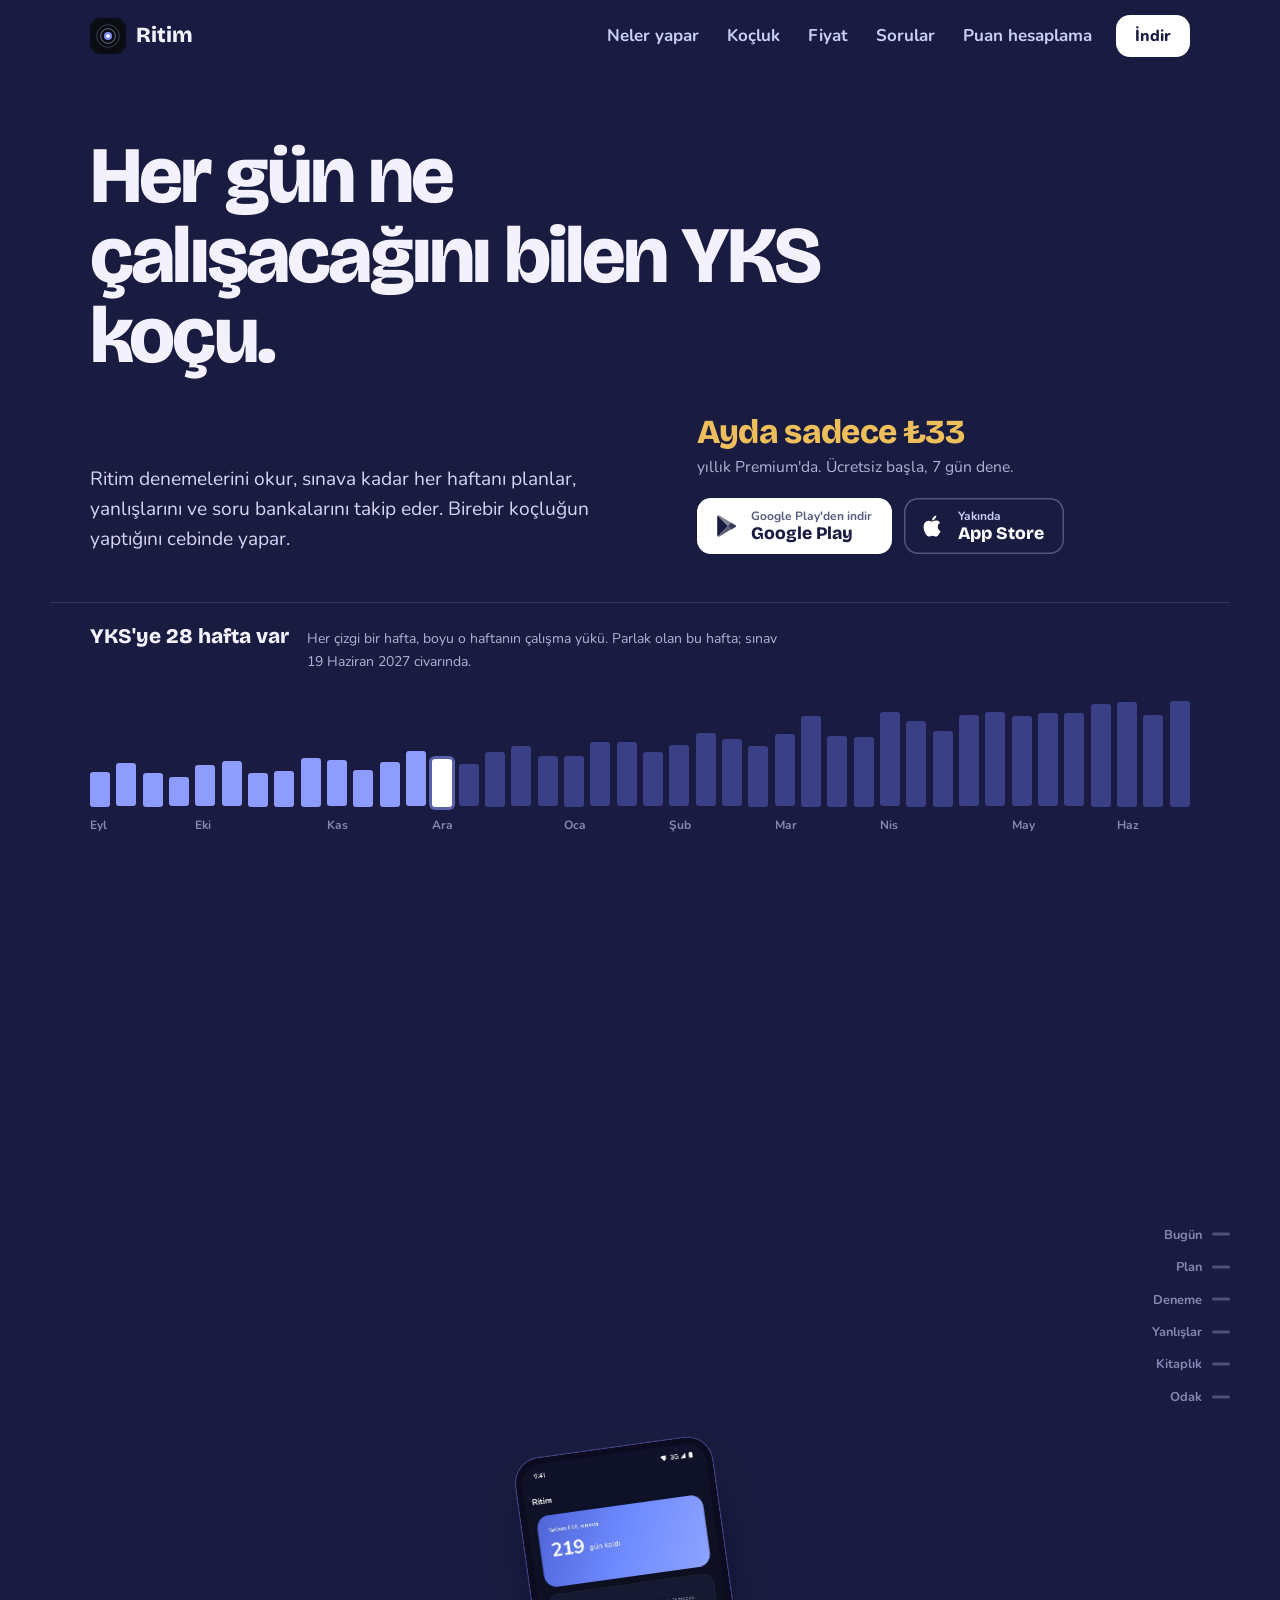
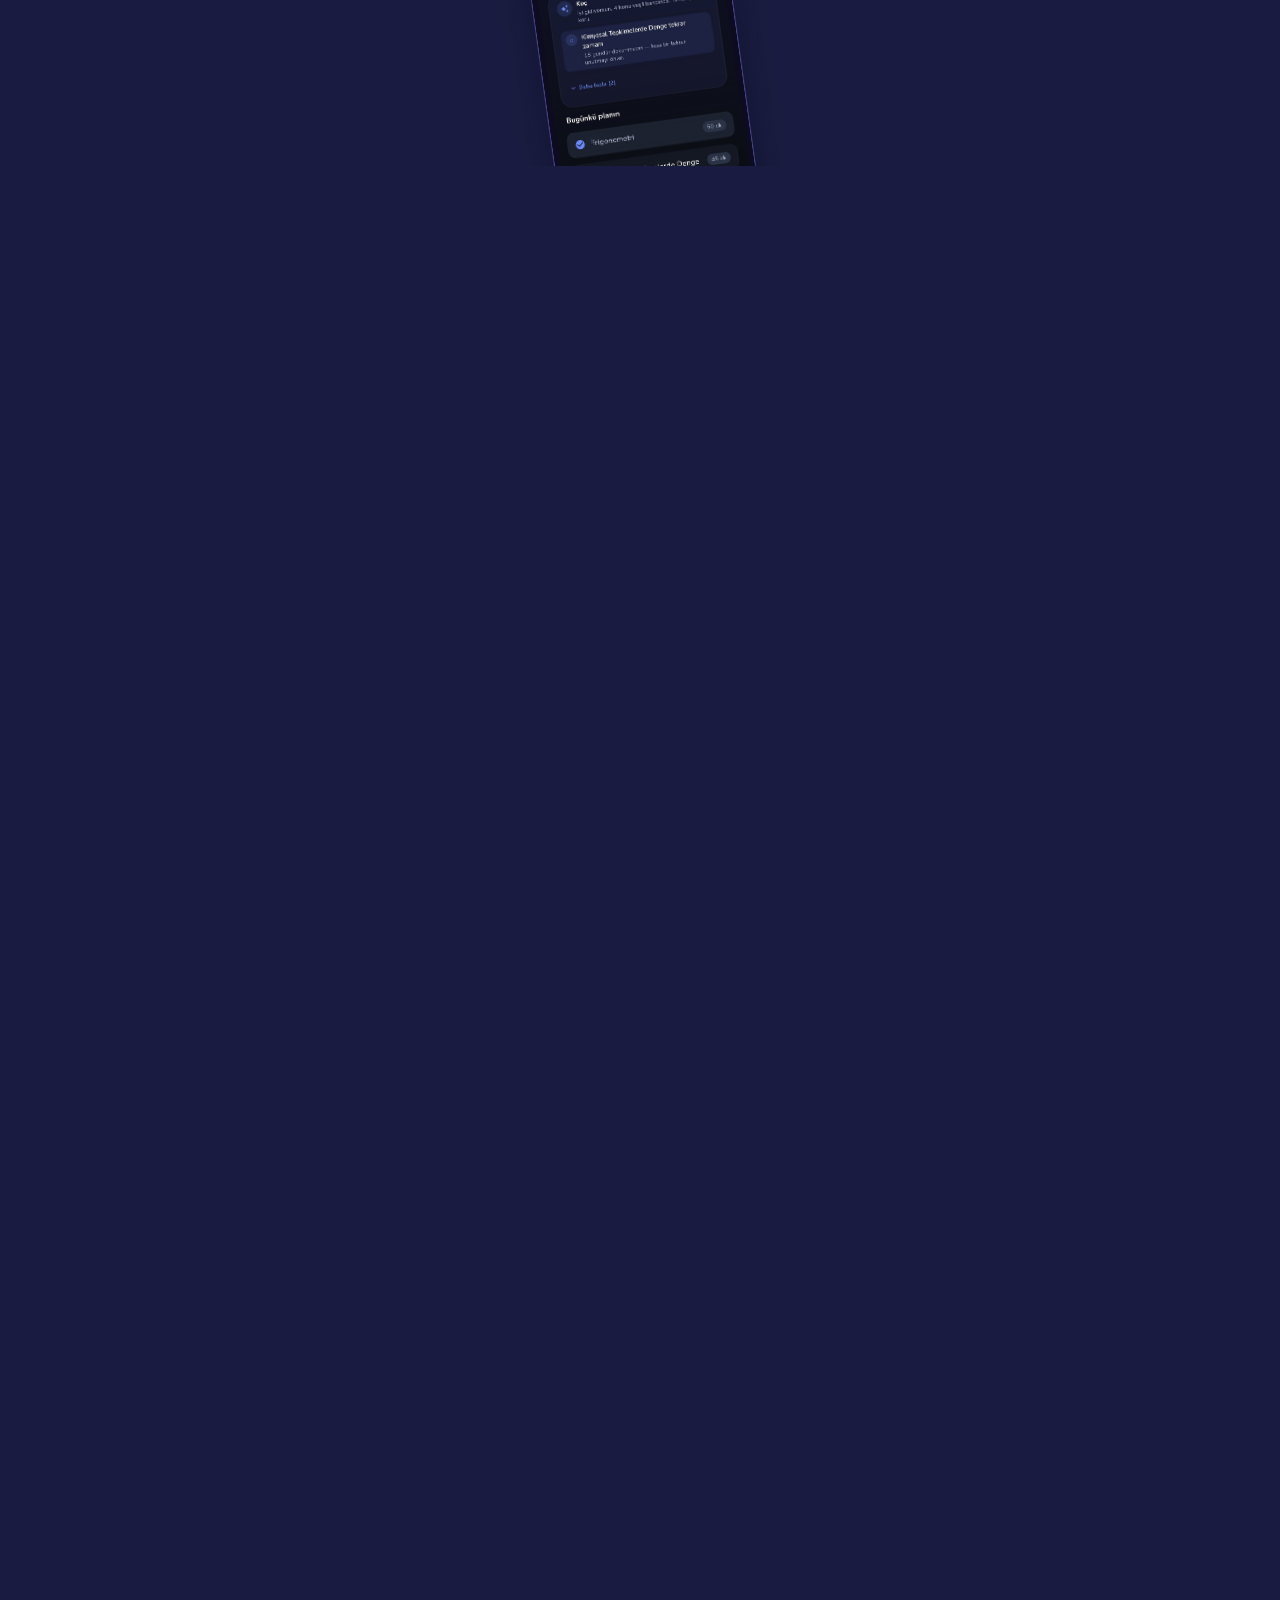
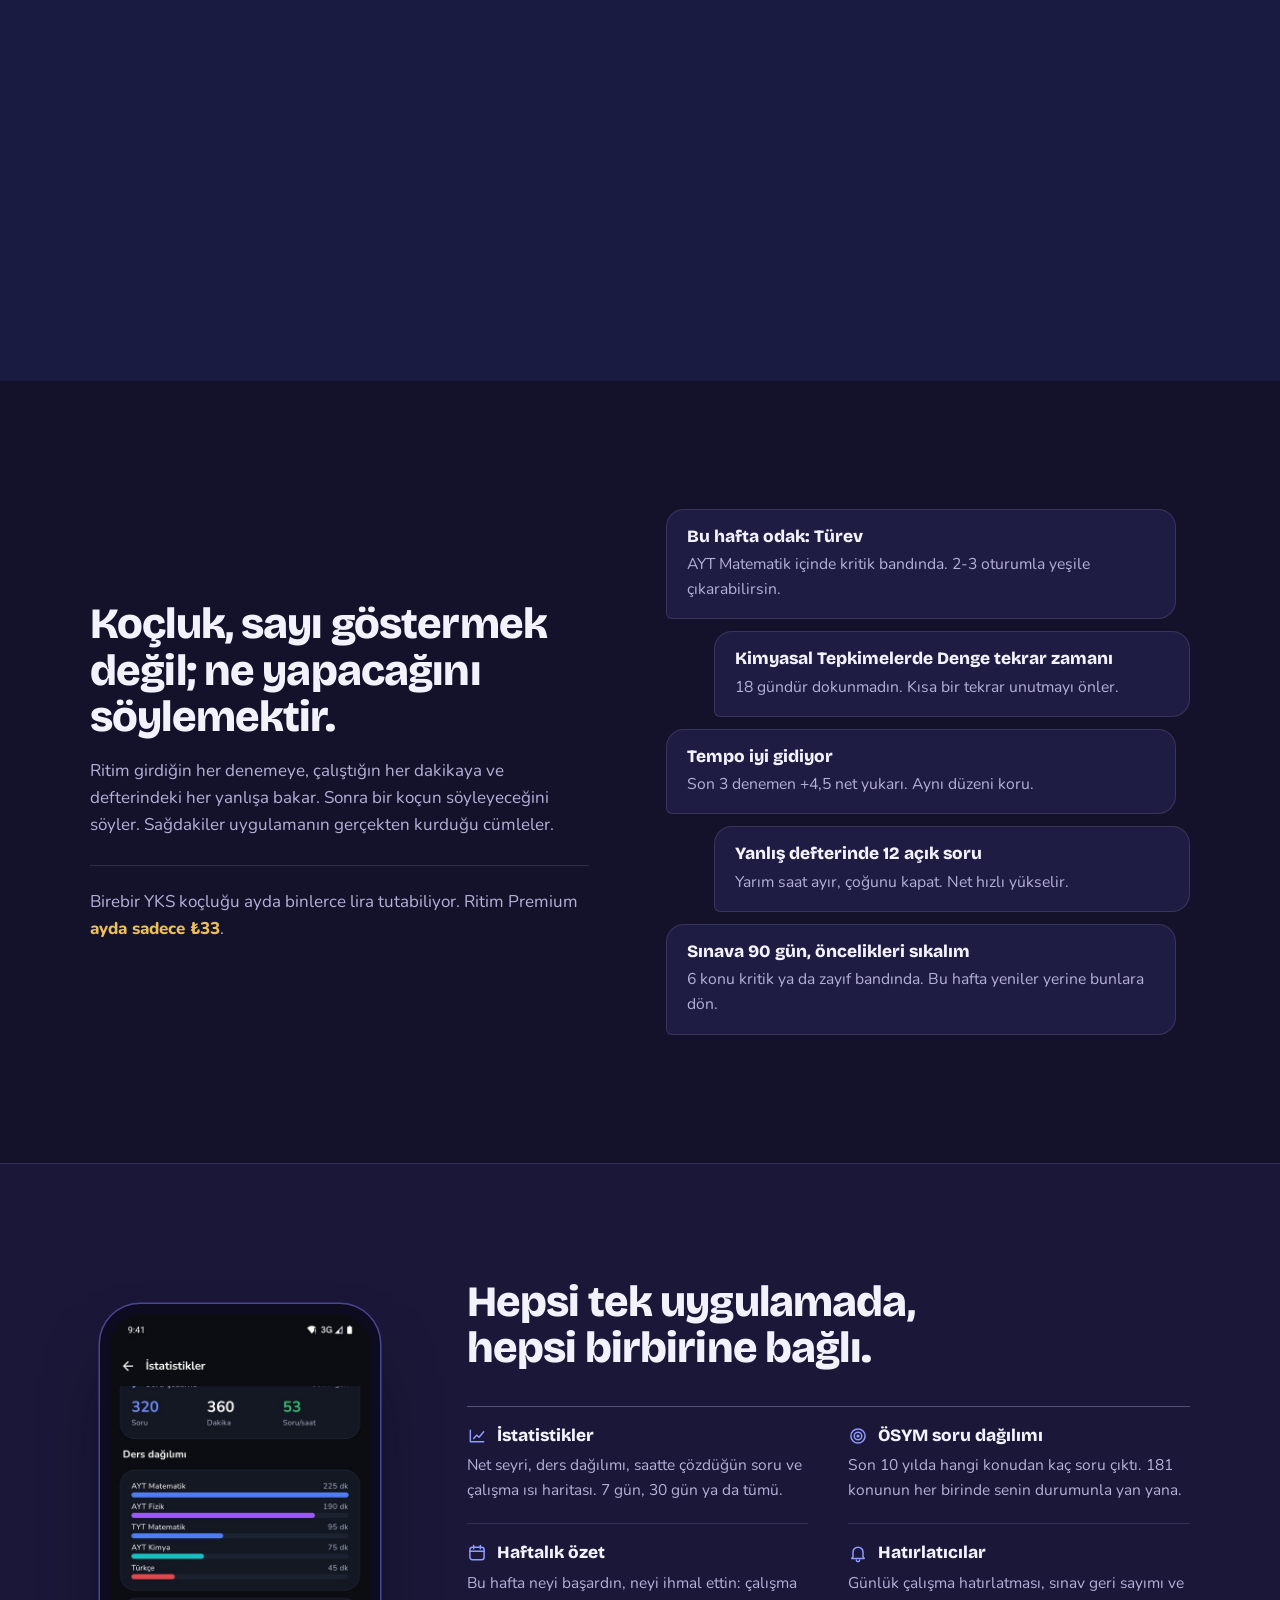
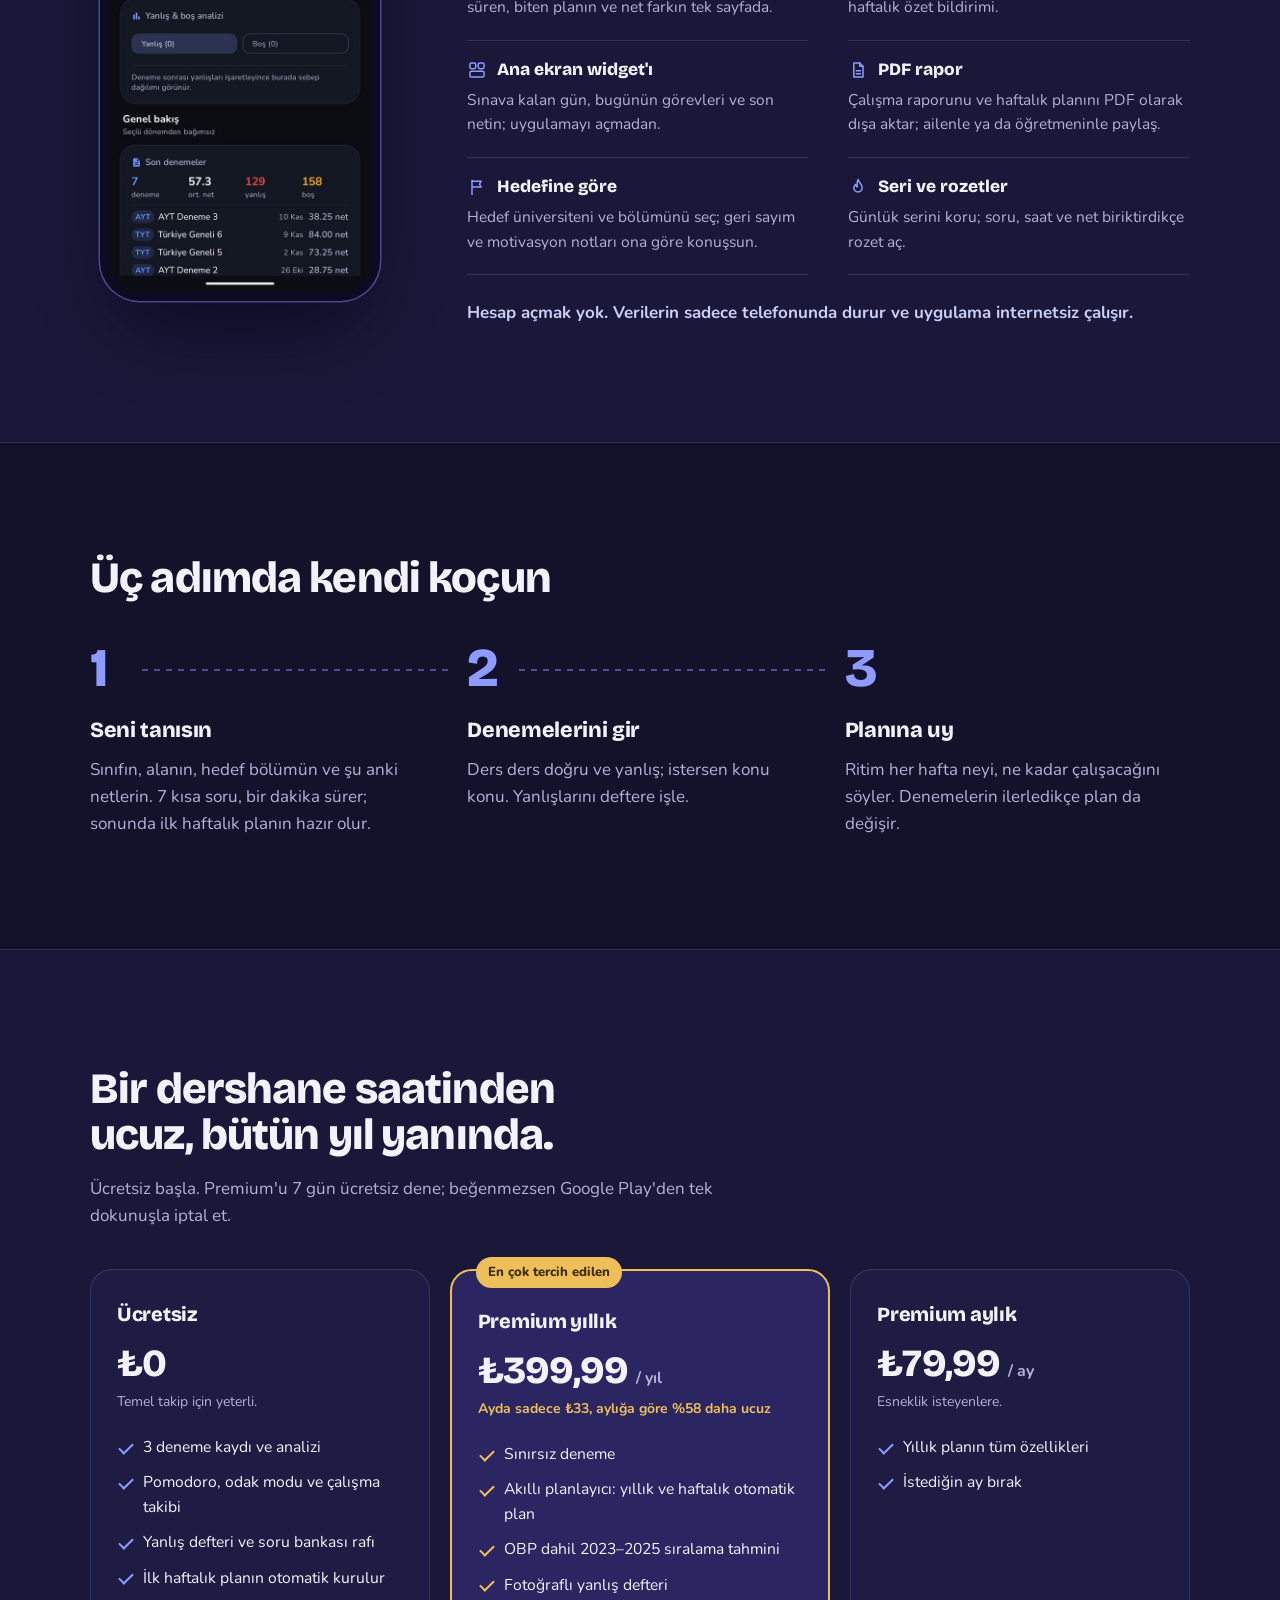
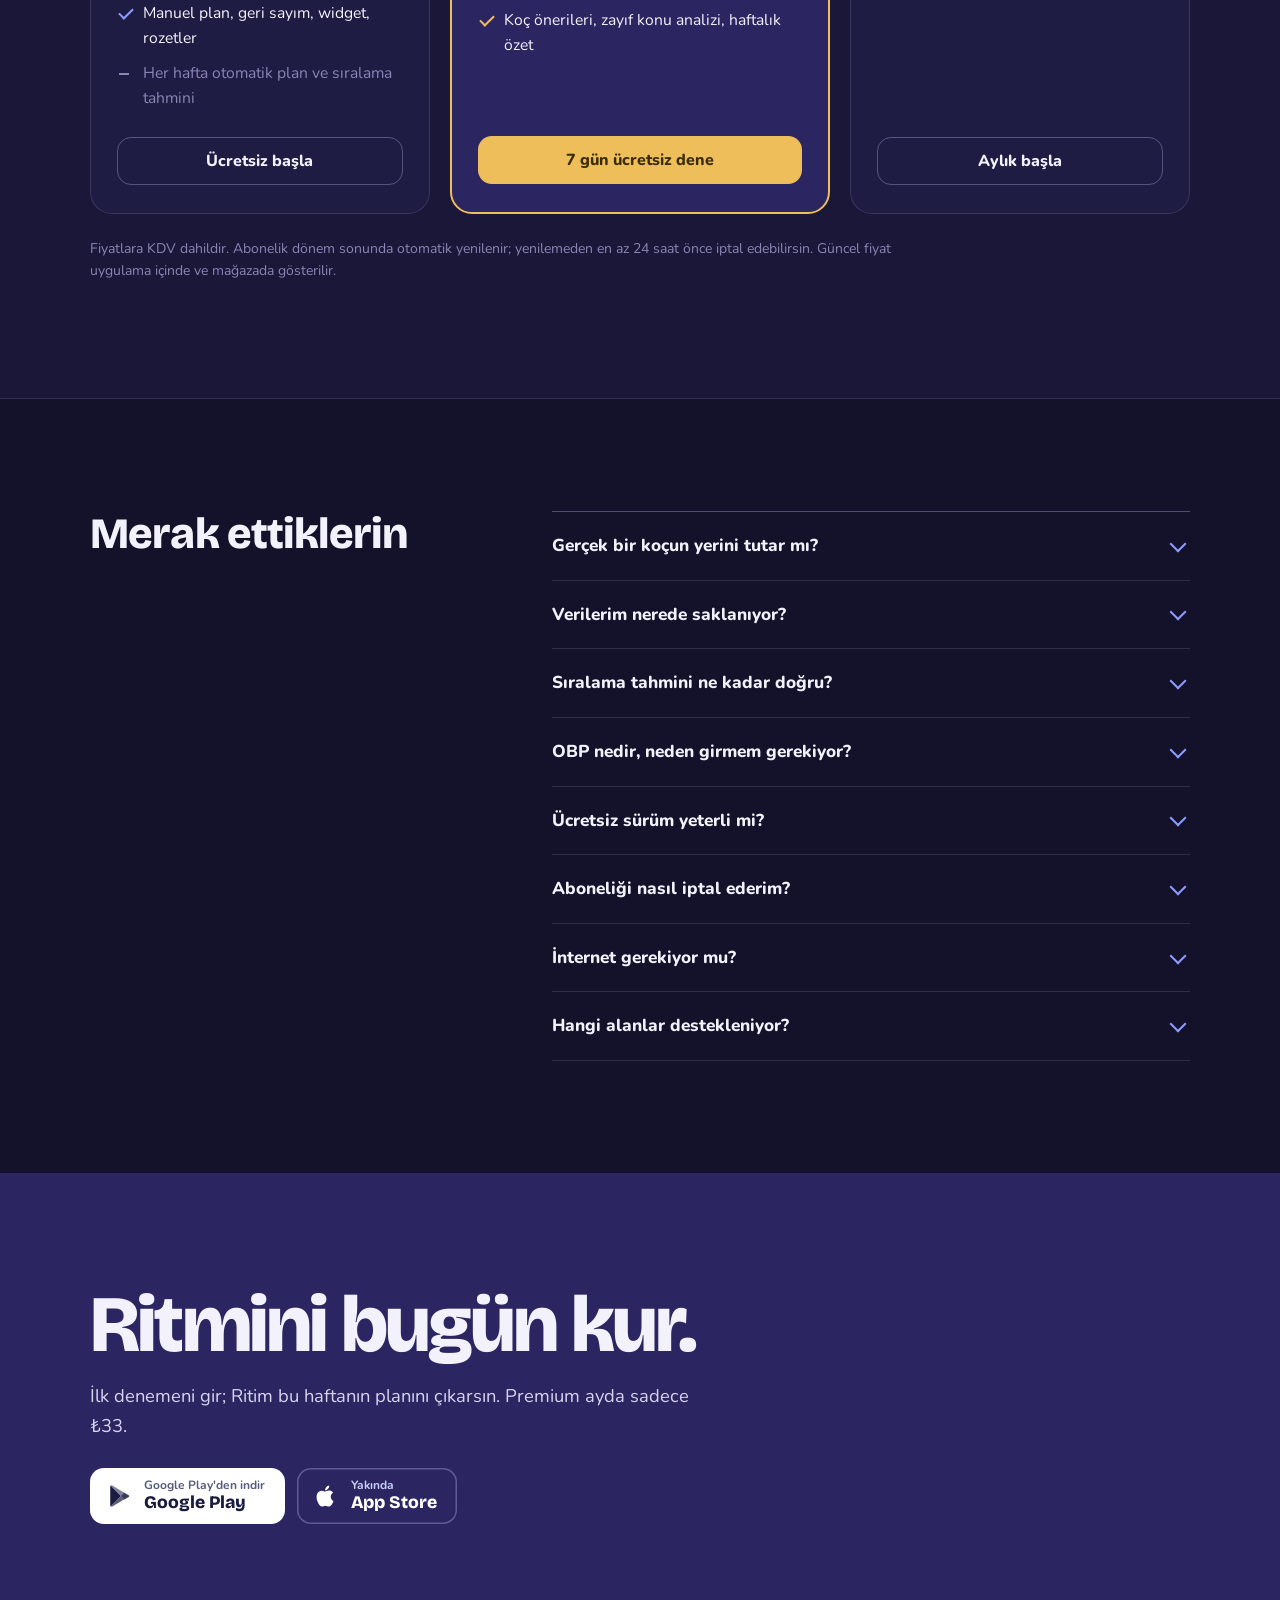
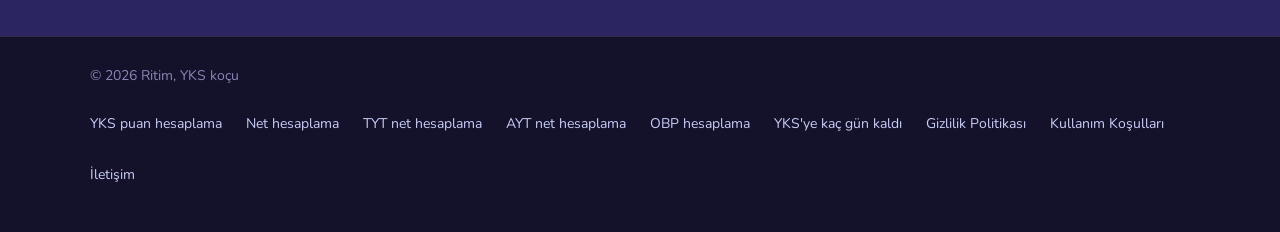
==== commit b3da406d: "Add net and AYT net calculators, FAQ" ====
--- a/index.html
+++ b/index.html
@@ -355,7 +355,9 @@
       <span>© 2026 Ritim, YKS koçu</span>
       <nav aria-label="Yasal">
         <a href="puan-hesaplama/">YKS puan hesaplama</a>
+        <a href="net-hesaplama/">Net hesaplama</a>
         <a href="tyt-net-hesaplama/">TYT net hesaplama</a>
+        <a href="ayt-net-hesaplama/">AYT net hesaplama</a>
         <a href="obp-hesaplama/">OBP hesaplama</a>
         <a href="yks-kac-gun-kaldi/">YKS'ye kaç gün kaldı</a>
         <a href="privacy/">Gizlilik Politikası</a>
--- a/assets/style.css
+++ b/assets/style.css
@@ -429,3 +429,15 @@
   .countdown { grid-template-columns: 1fr; }
   .cd-rest { grid-template-columns: 1fr 1fr; }
 }
+
+/* Araç sayfaları: 6 bağlantılı menü, genel net hesaplayıcı */
+.nav-links[aria-label="YKS araçları"] { gap: 20px; font-size: .95rem; }
+@media (max-width: 1040px) { .nav-links[aria-label="YKS araçları"] { display: none; } }
+.rule-field { width: 100%; max-width: 420px; }
+.rule-field select, .test-title {
+  font: 700 1rem/1.2 var(--body); color: var(--text); background: #15132E;
+  border: 1.5px solid var(--line-strong); border-radius: 12px; padding: 12px 14px; min-height: 48px; width: 100%;
+}
+.test-title { padding: 10px 12px; min-width: 0; }
+.rule-field select:focus, .test-title:focus { outline: none; border-color: var(--peri); box-shadow: 0 0 0 3px rgba(142, 155, 255, .3); }
+.calc-actions { display: flex; flex-wrap: wrap; gap: 12px; }
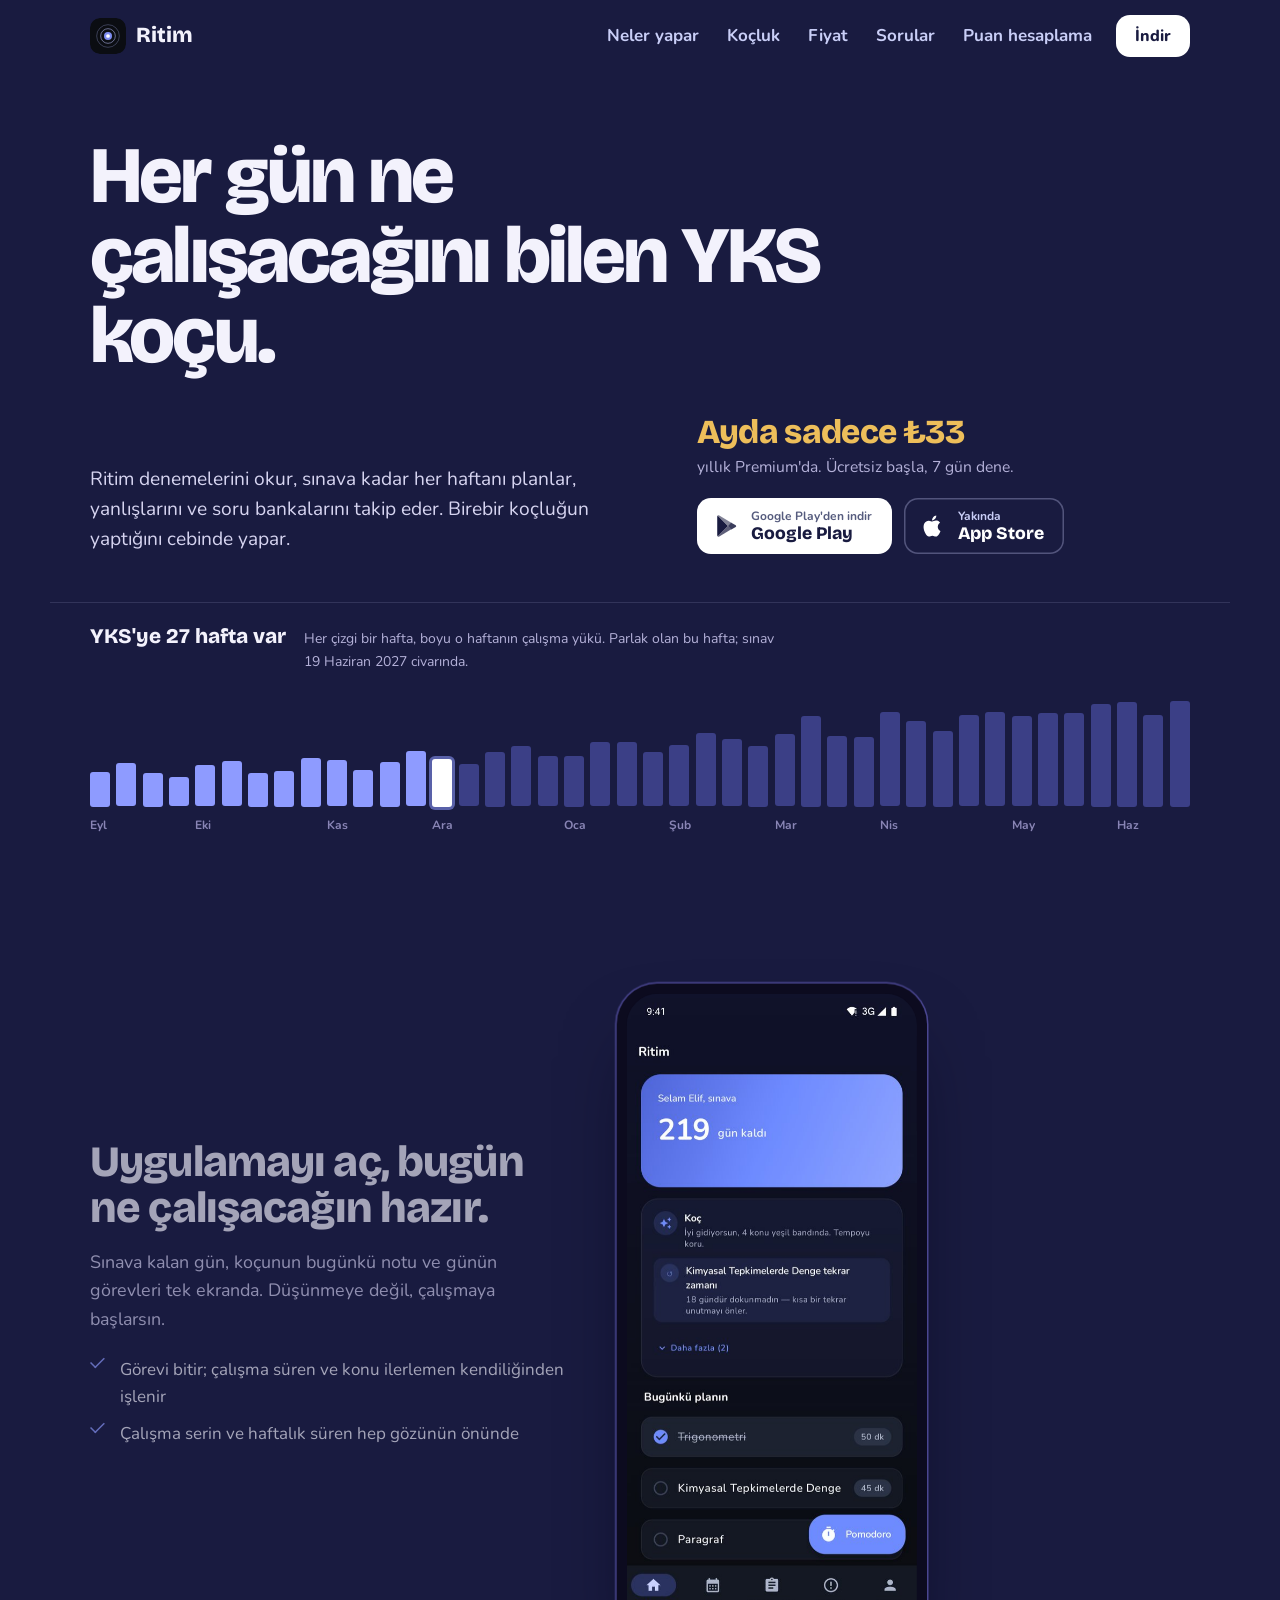
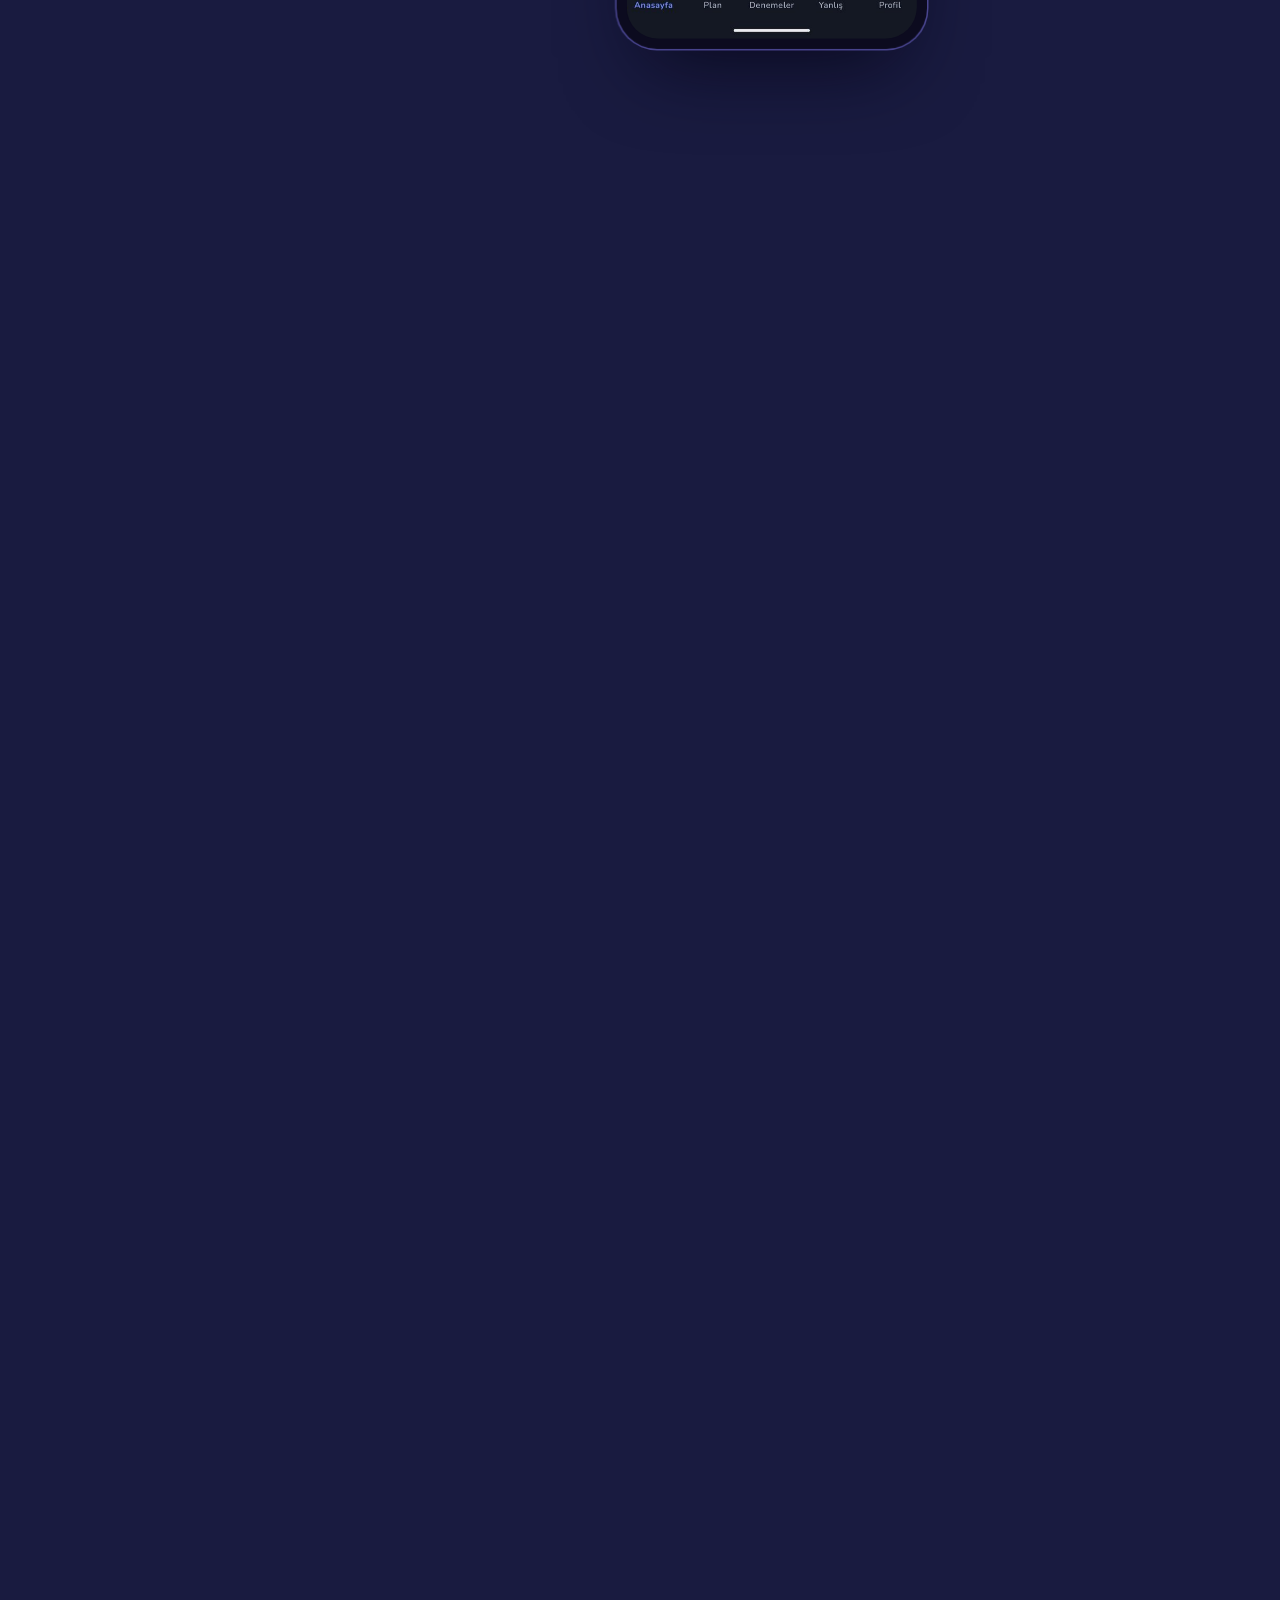
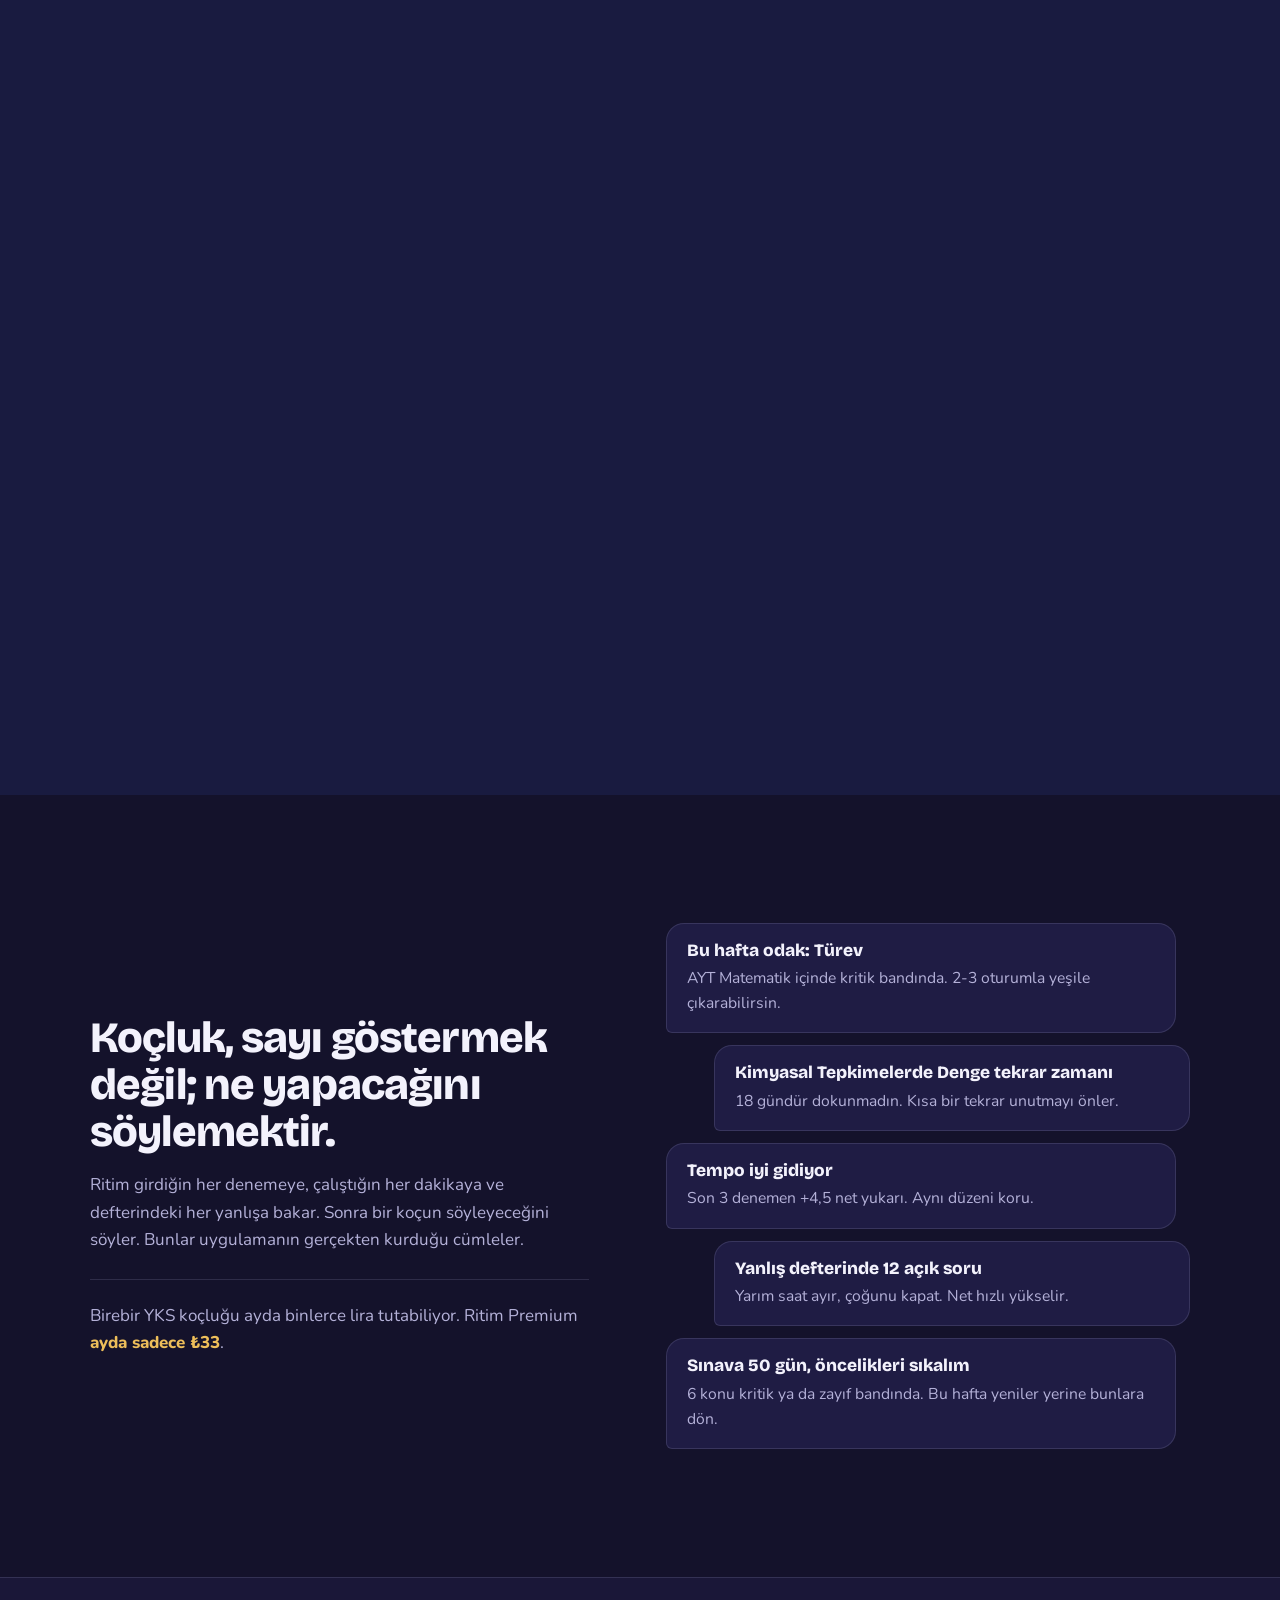
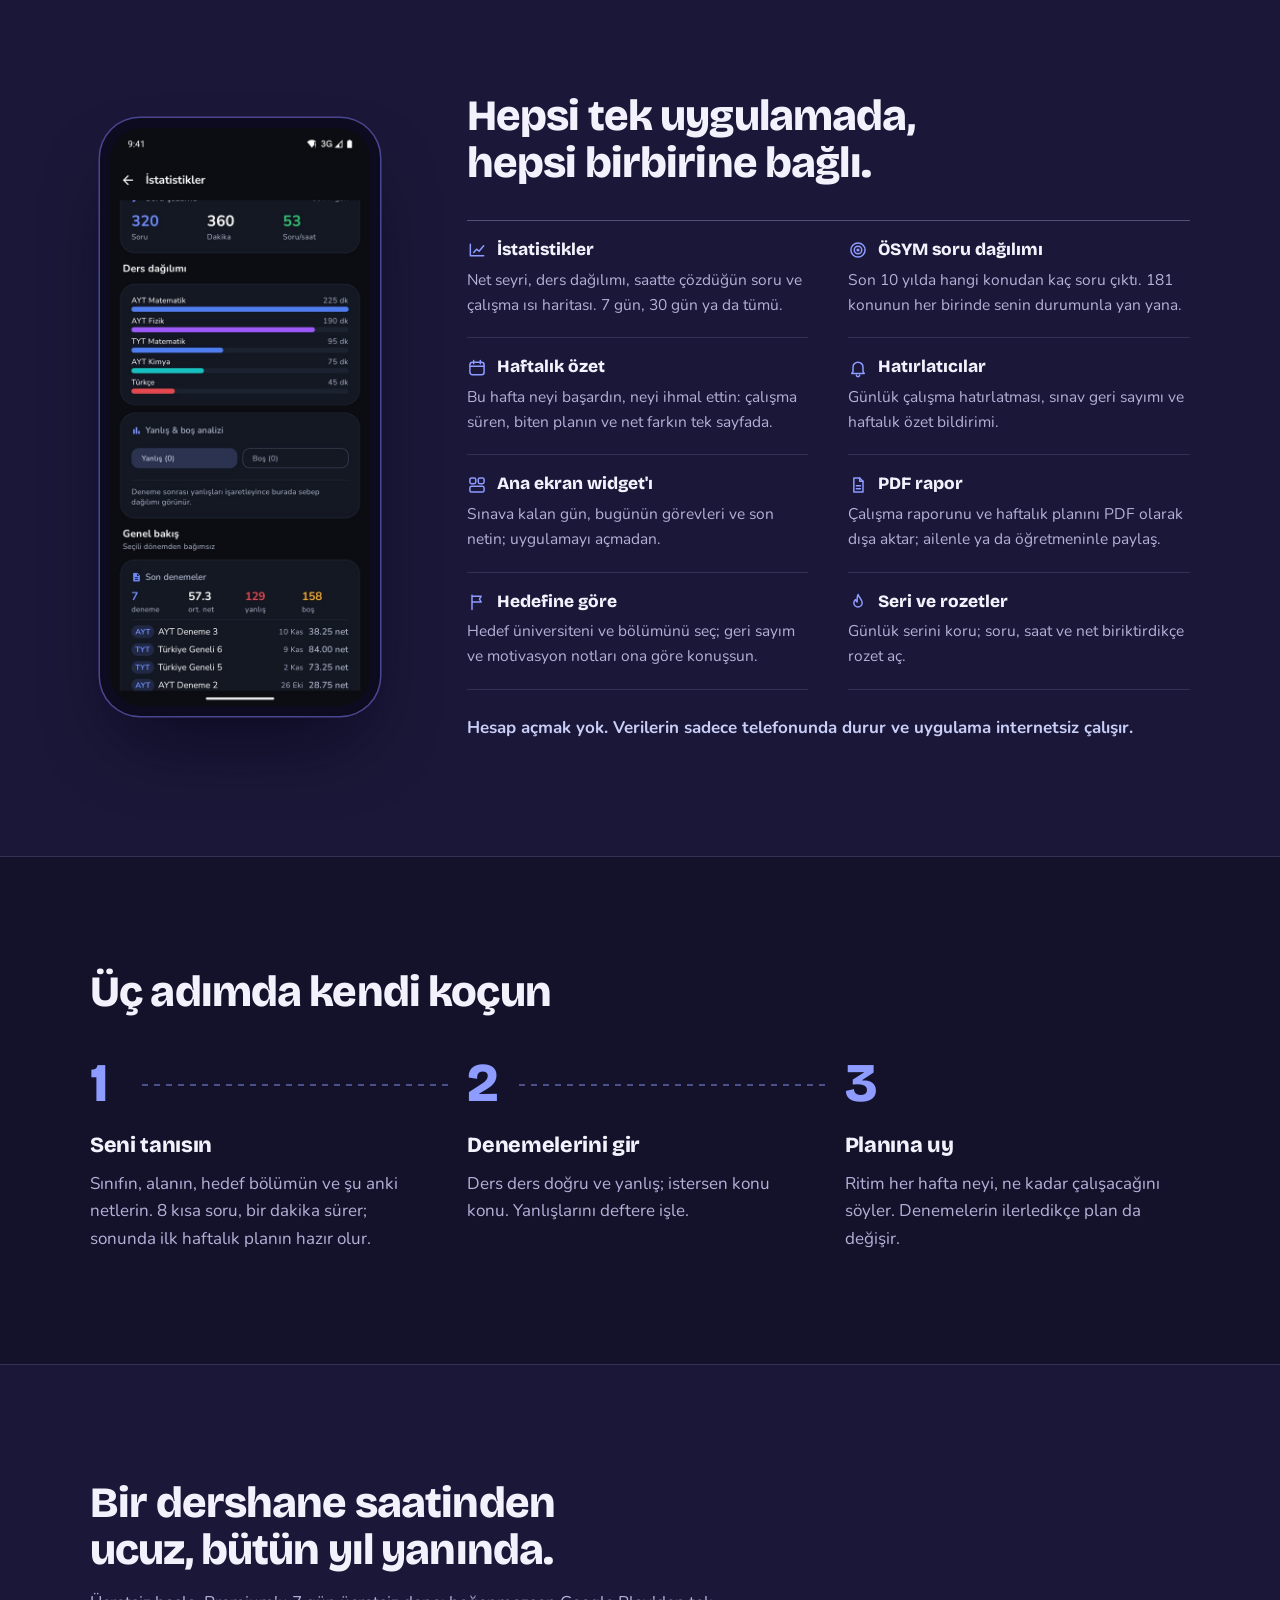
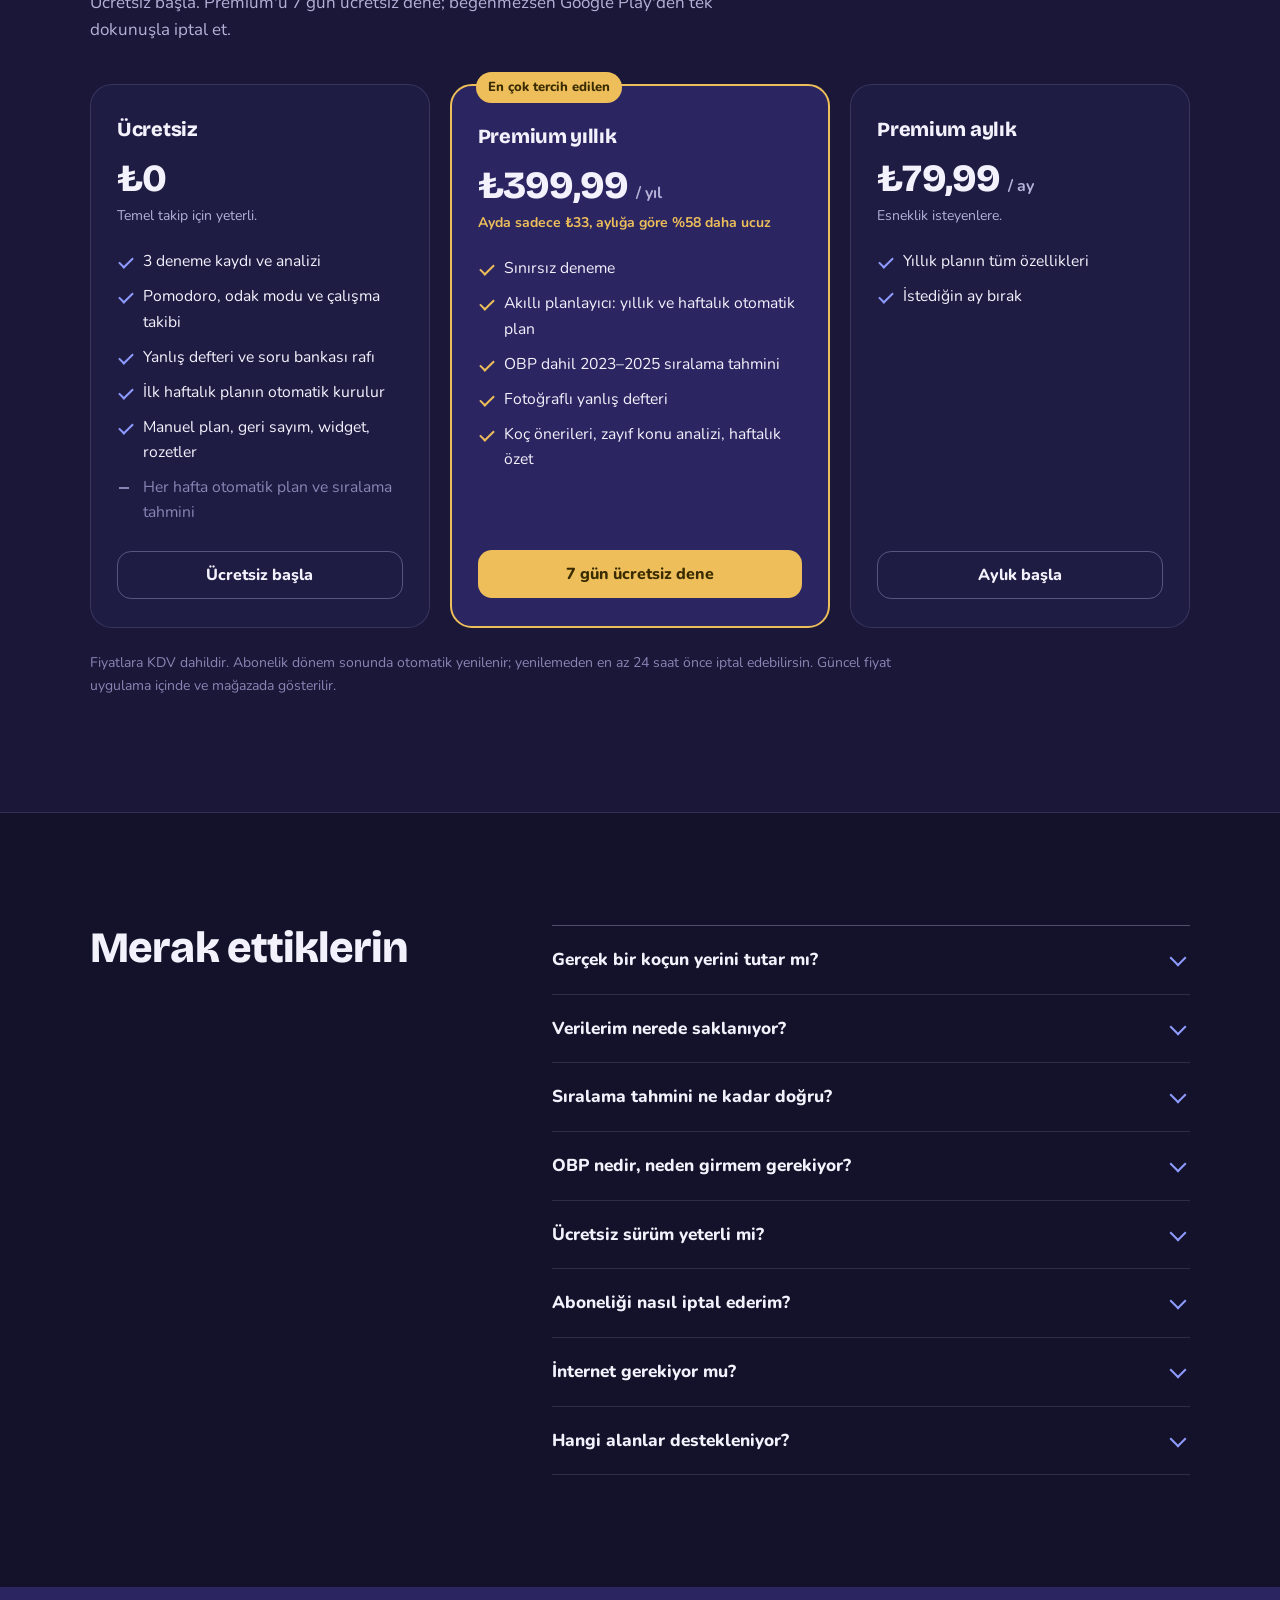
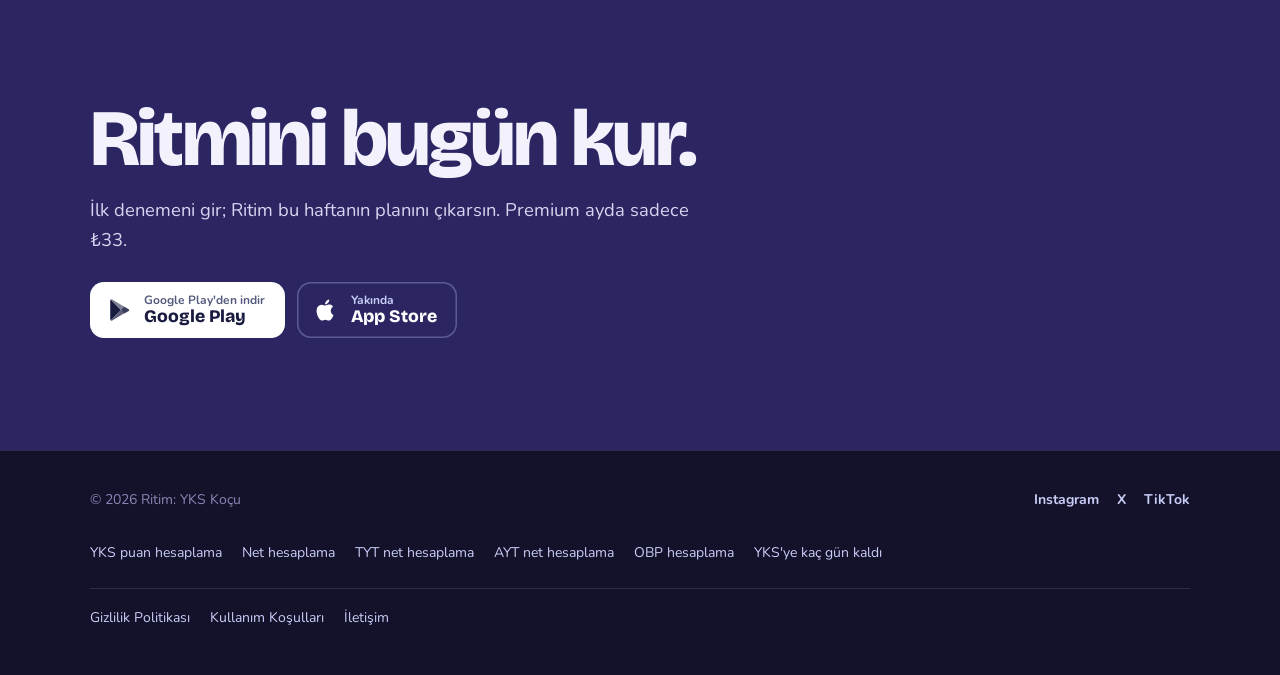
==== commit 22bec88a: "Website: mobile nav, YDT calculator, stage overlap & footer/social fixes" ====
--- a/index.html
+++ b/index.html
@@ -4,12 +4,12 @@
   <meta charset="utf-8">
   <meta name="viewport" content="width=device-width, initial-scale=1">
   <title>Ritim: YKS Koçu | Deneme Analizi, Plan, Yanlış Defteri</title>
-  <meta name="description" content="Kişisel YKS koçun: deneme analizi, OBP dahil sıralama tahmini, haftalık plan, yanlış defteri ve soru bankası takibi. Ücretsiz başla, Premium ayda sadece 33 TL.">
+  <meta name="description" content="Kişisel YKS koçun: deneme analizi, OBP dahil sıralama tahmini, haftalık plan, yanlış defteri ve soru bankası takibi. Ücretsiz başla, Premium ayda sadece ₺33.">
   <meta name="theme-color" content="#14122B">
   <meta property="og:type" content="website">
   <meta property="og:title" content="Ritim: YKS Koçu">
   <meta property="og:site_name" content="Ritim">
-  <meta property="og:description" content="Deneme analizi, yıllık ve haftalık plan, yanlış defteri, Pomodoro ve koç önerileri tek uygulamada. Ayda 33 TL'ye kişisel YKS koçu.">
+  <meta property="og:description" content="Deneme analizi, yıllık ve haftalık plan, yanlış defteri, Pomodoro ve koç önerileri tek uygulamada. Ayda ₺33'ye kişisel YKS koçu.">
   <meta property="og:image" content="https://ritimyks.com/assets/img/og.jpg">
   <meta property="og:url" content="https://ritimyks.com/">
   <meta property="og:locale" content="tr_TR">
@@ -39,7 +39,7 @@
   }
   </script>
   <script type="application/ld+json">
-{"@context": "https://schema.org", "@type": "WebSite", "name": "Ritim", "alternateName": "Ritim YKS Koçu", "url": "https://ritimyks.com/", "inLanguage": "tr"}
+{"@context": "https://schema.org", "@type": "WebSite", "name": "Ritim", "alternateName": "Ritim: YKS Koçu", "url": "https://ritimyks.com/", "inLanguage": "tr", "sameAs": ["https://www.instagram.com/ritimyks/", "https://x.com/ritimyks", "https://www.tiktok.com/@ritimyks"]}
   </script>
   <script type="application/ld+json">
 {"@context": "https://schema.org", "@type": "FAQPage", "mainEntity": [{"@type": "Question", "name": "Gerçek bir koçun yerini tutar mı?", "acceptedAnswer": {"@type": "Answer", "text": "Bir koçun en çok vakit harcadığı işleri yapar: denemeni okur, haftanı planlar, eksik konunu ve tekrar zamanını söyler. Seninle konuşan bir insan değildir; ama ayda ₺33'e her gün yanındadır."}}, {"@type": "Question", "name": "Verilerim nerede saklanıyor?", "acceptedAnswer": {"@type": "Answer", "text": "Sadece telefonunda. Hesap açmana gerek yok; denemelerin, planın ve yanlış defterin hiçbir sunucuya gönderilmez. Android'de telefonunu değiştirirsen verilerin Google hesabının otomatik cihaz yedeğiyle yeni telefonuna taşınabilir."}}, {"@type": "Question", "name": "Sıralama tahmini ne kadar doğru?", "acceptedAnswer": {"@type": "Answer", "text": "Puanın ÖSYM'nin puan hesaplama yaklaşımıyla hesaplanır ve önceki üç yılın (2023–2025) puan-sıralama verisiyle karşılaştırılır. Bu bir tahmindir: sınavın zorluğu ve aday sayısı her yıl değişir. Yön göstermesi için tasarlandı, garanti değildir."}}, {"@type": "Question", "name": "OBP nedir, neden girmem gerekiyor?", "acceptedAnswer": {"@type": "Answer", "text": "Ortaöğretim Başarı Puanı: diploma notunun 0,6 katı (en fazla 60 puan) yerleştirme puanına eklenir. Geçen yıl bir programa yerleştiysen bu katkı yarıya düşer (kırık OBP). Diploma notunu girersen Ritim sana ham puan yerine gerçek yerleştirme puanını gösterir."}}, {"@type": "Question", "name": "Ücretsiz sürüm yeterli mi?", "acceptedAnswer": {"@type": "Answer", "text": "Takip için evet: 3 deneme, Pomodoro ve odak modu, yanlış defteri, soru bankası rafı, manuel plan ve widget ücretsiz. Sınırsız deneme, akıllı planlayıcı, sıralama tahmini ve haftalık özet Premium'da."}}, {"@type": "Question", "name": "Aboneliği nasıl iptal ederim?", "acceptedAnswer": {"@type": "Answer", "text": "Android'de Google Play'de Profil, Ödemeler ve abonelikler, Abonelikler yolunu izle. iPhone'da Ayarlar'da adına dokunup Abonelikler'e gir. İptal etsen de dönem sonuna kadar Premium devam eder."}}, {"@type": "Question", "name": "İnternet gerekiyor mu?", "acceptedAnswer": {"@type": "Answer", "text": "Hayır. Ritim tamamen çevrimdışı çalışır; internet sadece abonelik satın alırken gerekir."}}, {"@type": "Question", "name": "Hangi alanlar destekleniyor?", "acceptedAnswer": {"@type": "Answer", "text": "Sayısal, Eşit Ağırlık, Sözel ve Dil. TYT, AYT ve birleşik denemeler; 9. sınıftan mezunlara kadar."}}]}
@@ -198,7 +198,7 @@
       <div class="wrap coach-grid">
         <div class="coach-copy">
           <h2 id="coach-title" class="section-title">Koçluk, sayı göstermek değil; ne yapacağını söylemektir.</h2>
-          <p class="section-sub">Ritim girdiğin her denemeye, çalıştığın her dakikaya ve defterindeki her yanlışa bakar. Sonra bir koçun söyleyeceğini söyler. Sağdakiler uygulamanın gerçekten kurduğu cümleler.</p>
+          <p class="section-sub">Ritim girdiğin her denemeye, çalıştığın her dakikaya ve defterindeki her yanlışa bakar. Sonra bir koçun söyleyeceğini söyler. Bunlar uygulamanın gerçekten kurduğu cümleler.</p>
           <p class="coach-price">Birebir YKS koçluğu ayda binlerce lira tutabiliyor. Ritim Premium <b>ayda sadece ₺33</b>.</p>
         </div>
         <ul class="notes">
@@ -206,7 +206,7 @@
           <li><b>Kimyasal Tepkimelerde Denge tekrar zamanı</b><span>18 gündür dokunmadın. Kısa bir tekrar unutmayı önler.</span></li>
           <li><b>Tempo iyi gidiyor</b><span>Son 3 denemen +4,5 net yukarı. Aynı düzeni koru.</span></li>
           <li><b>Yanlış defterinde 12 açık soru</b><span>Yarım saat ayır, çoğunu kapat. Net hızlı yükselir.</span></li>
-          <li><b>Sınava 90 gün, öncelikleri sıkalım</b><span>6 konu kritik ya da zayıf bandında. Bu hafta yeniler yerine bunlara dön.</span></li>
+          <li><b>Sınava 50 gün, öncelikleri sıkalım</b><span>6 konu kritik ya da zayıf bandında. Bu hafta yeniler yerine bunlara dön.</span></li>
         </ul>
       </div>
     </section>
@@ -235,7 +235,7 @@
       <div class="wrap">
         <h2 id="nasil-title" class="section-title">Üç adımda kendi koçun</h2>
         <ol class="steps">
-          <li><h3>Seni tanısın</h3><p>Sınıfın, alanın, hedef bölümün ve şu anki netlerin. 7 kısa soru, bir dakika sürer; sonunda ilk haftalık planın hazır olur.</p></li>
+          <li><h3>Seni tanısın</h3><p>Sınıfın, alanın, hedef bölümün ve şu anki netlerin. 8 kısa soru, bir dakika sürer; sonunda ilk haftalık planın hazır olur.</p></li>
           <li><h3>Denemelerini gir</h3><p>Ders ders doğru ve yanlış; istersen konu konu. Yanlışlarını deftere işle.</p></li>
           <li><h3>Planına uy</h3><p>Ritim her hafta neyi, ne kadar çalışacağını söyler. Denemelerin ilerledikçe plan da değişir.</p></li>
         </ol>
@@ -259,7 +259,7 @@
               <li>Manuel plan, geri sayım, widget, rozetler</li>
               <li class="off">Her hafta otomatik plan ve sıralama tahmini</li>
             </ul>
-            <a class="btn btn-ghost" href="#indir">Ücretsiz başla</a>
+            <a class="btn btn-ghost" href="#hemen-indir">Ücretsiz başla</a>
           </article>
 
           <article class="plan featured">
@@ -274,7 +274,7 @@
               <li>Fotoğraflı yanlış defteri</li>
               <li>Koç önerileri, zayıf konu analizi, haftalık özet</li>
             </ul>
-            <a class="btn btn-gold" href="#indir">7 gün ücretsiz dene</a>
+            <a class="btn btn-gold" href="#hemen-indir">7 gün ücretsiz dene</a>
           </article>
 
           <article class="plan">
@@ -285,7 +285,7 @@
               <li>Yıllık planın tüm özellikleri</li>
               <li>İstediğin ay bırak</li>
             </ul>
-            <a class="btn btn-ghost" href="#indir">Aylık başla</a>
+            <a class="btn btn-ghost" href="#hemen-indir">Aylık başla</a>
           </article>
         </div>
         <p class="fineprint">Fiyatlara KDV dahildir. Abonelik dönem sonunda otomatik yenilenir; yenilemeden en az 24 saat önce iptal edebilirsin. Güncel fiyat uygulama içinde ve mağazada gösterilir.</p>
@@ -332,7 +332,7 @@
       </div>
     </section>
 
-    <section class="closing" aria-labelledby="cta-title">
+    <section class="closing" id="hemen-indir" aria-labelledby="cta-title">
       <div class="wrap">
         <h2 id="cta-title">Ritmini bugün kur.</h2>
         <p>İlk denemeni gir; Ritim bu haftanın planını çıkarsın. Premium ayda sadece ₺33.</p>
@@ -352,14 +352,23 @@
 
   <footer class="footer">
     <div class="wrap">
-      <span>© 2026 Ritim, YKS koçu</span>
-      <nav aria-label="Yasal">
+      <div class="footer-top">
+        <span>© 2026 Ritim: YKS Koçu</span>
+        <div class="footer-social" aria-label="Sosyal medya">
+          <a href="https://www.instagram.com/ritimyks/" target="_blank" rel="noopener">Instagram</a>
+          <a href="https://x.com/ritimyks" target="_blank" rel="noopener">X</a>
+          <a href="https://www.tiktok.com/@ritimyks" target="_blank" rel="noopener">TikTok</a>
+        </div>
+      </div>
+      <nav aria-label="YKS araçları">
         <a href="puan-hesaplama/">YKS puan hesaplama</a>
         <a href="net-hesaplama/">Net hesaplama</a>
         <a href="tyt-net-hesaplama/">TYT net hesaplama</a>
         <a href="ayt-net-hesaplama/">AYT net hesaplama</a>
         <a href="obp-hesaplama/">OBP hesaplama</a>
         <a href="yks-kac-gun-kaldi/">YKS'ye kaç gün kaldı</a>
+      </nav>
+      <nav class="footer-legal" aria-label="Yasal">
         <a href="privacy/">Gizlilik Politikası</a>
         <a href="terms/">Kullanım Koşulları</a>
         <a href="mailto:suesyazilim@gmail.com">İletişim</a>
@@ -376,14 +385,11 @@
     };
     document.querySelectorAll("[data-store]").forEach((a) => {
       const url = STORE_LINKS[a.dataset.store];
-      const name = a.querySelector("strong").textContent;
       if (url) {
         a.href = url; a.rel = "noopener"; a.target = "_blank";
-        a.setAttribute("aria-label", name + " üzerinden indir");
       } else {
         a.removeAttribute("href");
         a.setAttribute("aria-disabled", "true");
-        a.setAttribute("aria-label", name + ": yakında");
         a.querySelector("small").textContent = "Yakında";
       }
     });
@@ -391,15 +397,19 @@
     // Ritim şeridi: eylülden YKS'ye kadar her hafta bir çizgi; boyu örnek çalışma yükü.
     (function () {
       const DAY = 864e5, WEEK = 7 * DAY;
+      function thirdSatJune(year) {
+        let d = 1; while (new Date(year, 5, d).getDay() !== 6) d++;
+        return new Date(year, 5, d + 14, 10, 15);
+      }
       const now = new Date();
       let startYear = now.getMonth() >= 8 ? now.getFullYear() : now.getFullYear() - 1;
-      let exam = new Date(startYear + 1, 5, 19);
-      if (now > exam) { startYear += 1; exam = new Date(startYear + 1, 5, 19); }
+      let exam = thirdSatJune(startYear + 1);
+      if (now > exam) { startYear += 1; exam = thirdSatJune(startYear + 1); }
       const start = new Date(startYear, 8, 1);
       start.setDate(start.getDate() - ((start.getDay() + 6) % 7)); // pazartesiye çek
       const n = Math.ceil((exam - start) / WEEK);
       const current = Math.floor((now - start) / WEEK);
-      const weeksLeft = Math.max(0, Math.ceil((exam - now) / WEEK));
+      const weeksLeft = Math.max(0, Math.floor((exam - now) / WEEK));
 
       const bars = document.getElementById("bars");
       const months = document.getElementById("months");
@@ -445,7 +455,7 @@
       const screens = [...stage.querySelectorAll(".screens img")];
       const rail = [...stage.querySelectorAll(".rail li")];
       const N = captions.length;
-      const INTRO = 1;                       // giriş, sahne birimi cinsinden
+      const INTRO = 0.35;                    // kısa giriş; boşluk oluşturmadan telefon yerine oturur
       const reduce = matchMedia("(prefers-reduced-motion: reduce)").matches;
       // Sahne zemin renkleri: hepsi koyu, lacivertten mora.
       const COLORS = [[25,27,64],[42,35,99],[28,38,92],[52,32,98],[33,27,84],[22,24,58]];
@@ -467,8 +477,8 @@
 
       function render(p) {
         const u = p * (N + INTRO);
-        const a = ease(clamp(u / 0.55));               // büyüme
-        const b = ease(clamp((u - 0.55) / 0.45));      // yerine çekilme
+        const a = ease(clamp(u / 0.22));               // büyüme
+        const b = ease(clamp((u - 0.14) / 0.21));      // yerine çekilme
         const f = clamp(u - INTRO, 0, N - 0.0001);     // sahne konumu
         const i = Math.floor(f), local = f - i;
         const mobile = innerWidth <= 800;
@@ -476,16 +486,16 @@
         // Telefon
         let scale, x, y, rot;
         if (mobile) {
-          scale = mix(mix(0.5, 1, a), 0.66, b);
+          scale = mix(mix(0.74, 0.96, a), 0.66, b);
           x = 0;
-          y = mix(mix(46, 2, a), -15, b);
+          y = mix(mix(18, 2, a), -15, b);
         } else {
-          scale = mix(mix(0.5, 1.12, a), 1, b);
-          x = mix(0, 21, b);
-          y = mix(48, 0, a);
+          scale = mix(mix(0.78, 1.04, a), 1, b);
+          x = mix(0, 16, b);
+          y = mix(20, 0, a);
         }
-        rot = mix(-10, 0, a);
-        if (reduce) { scale = mobile ? 0.66 : 1; x = mobile ? 0 : 21; y = mobile ? -15 : 0; rot = 0; }
+        rot = mix(-6, 0, a);
+        if (reduce) { scale = mobile ? 0.66 : 1; x = mobile ? 0 : 16; y = mobile ? -15 : 0; rot = 0; }
         device.style.transform =
           `translate(-50%, -50%) translate(${x}vw, ${y}vh) rotate(${rot}deg) scale(${scale})`;
 
@@ -493,7 +503,7 @@
         const out = i < N - 1 ? ease(clamp((local - 0.82) / 0.18)) : 0;
         captions.forEach((c, k) => {
           let o = 0, ty = 0;
-          if (k === i) { o = (1 - out) * (k === 0 ? b : 1); ty = -out * 28; }
+          if (k === i) { o = (1 - out) * (k === 0 ? Math.max(0.25, b) : 1); ty = -out * 28; }
           else if (k === i + 1) { o = 0; ty = 28; }
           if (k === i && local < 0.16 && k > 0) { const inn = ease(local / 0.16); o = inn; ty = (1 - inn) * 28; }
           c.style.opacity = o.toFixed(3);
@@ -508,7 +518,7 @@
           img.style.transform = `translateY(${ty.toFixed(2)}%)`;
           img.style.zIndex = k === i + 1 ? 2 : 1;
         });
-        rail.forEach((li, k) => li.classList.toggle("on", k === i && u >= INTRO * 0.6));
+        rail.forEach((li, k) => li.classList.toggle("on", k === i && u >= INTRO * 0.4));
 
         // Zemin: sahneler arasında kesintisiz renk geçişi; en sonda sayfa zeminine bağlanır
         let color;
--- a/assets/style.css
+++ b/assets/style.css
@@ -74,9 +74,17 @@
 .nav-links a { text-decoration: none; font-weight: 700; color: var(--peri-soft); padding: 12px 0; }
 .nav-links a:hover { color: #fff; }
 .nav-cta { min-height: 42px; padding: 0 18px; }
-@media (max-width: 720px) {
-  .nav-links { display: none; }
+@media (max-width: 760px) {
+  .nav { overflow-x: clip; }
+  .nav .wrap { flex-wrap: wrap; gap: 0 16px; padding-top: 10px; padding-bottom: 6px; min-height: 64px; }
   .nav-cta { margin-left: auto; }
+  .nav-links {
+    order: 3; flex: 1 0 100%; min-width: 0; max-width: 100%; margin-left: 0; margin-top: 8px; padding: 4px 0;
+    gap: 18px; overflow-x: auto; -webkit-overflow-scrolling: touch; scrollbar-width: none;
+    border-top: 1px solid var(--line); white-space: nowrap;
+  }
+  .nav-links::-webkit-scrollbar { display: none; }
+  .nav-links a { padding: 8px 0; font-size: .92rem; flex: none; }
 }
 
 /* ---------- Hero ---------- */
@@ -144,7 +152,7 @@
 /* ---------- Sahne: kaydırmaya bağlı telefon ---------- */
 .stage {
   --scenes: 6;
-  height: calc((var(--scenes) + 1) * 105vh + 100vh);
+  height: calc((var(--scenes) + 0.35) * 95vh + 100vh);
   background: var(--bg-2);
   position: relative;
 }
@@ -152,7 +160,7 @@
 
 .device {
   position: absolute; left: 50%; top: 50%;
-  width: min(350px, 35vh); width: min(350px, 35svh);
+  width: min(340px, 34vh); width: min(340px, 34svh);
   transform: translate(-50%, -50%);
   transform-origin: center;
   will-change: transform;
@@ -165,7 +173,7 @@
 .captions {
   position: absolute; top: 0; bottom: 0;
   left: max(var(--gutter), calc((100vw - var(--max)) / 2 + var(--gutter)));
-  width: min(44vw, 520px);
+  width: min(42vw, 480px);
 }
 .caption {
   position: absolute; left: 0; right: 0; top: 50%;
@@ -184,9 +192,9 @@
 
 /* Sahne göstergesi: ritim çizgileri gibi dikey bir sıra */
 .rail {
-  position: absolute; right: max(18px, calc((100vw - var(--max)) / 2)); top: 50%;
+  position: absolute; right: max(20px, calc((100vw - var(--max)) / 2 + 8px)); top: 50%;
   transform: translateY(-50%); margin: 0; padding: 0; list-style: none;
-  display: grid; gap: 12px; justify-items: end;
+  display: grid; gap: 12px; justify-items: end; pointer-events: none;
   font-size: .8rem; font-weight: 700; color: var(--dim);
 }
 .rail li { display: flex; align-items: center; gap: 10px; transition: color .3s ease; }
@@ -194,9 +202,9 @@
 .rail li.on { color: #fff; }
 .rail li.on::after { width: 34px; opacity: 1; background: var(--peri); }
 
-@media (max-width: 1100px) { .rail { display: none; } }
+@media (max-width: 1280px) { .rail { display: none; } }
 @media (max-width: 800px) {
-  .stage { height: calc((var(--scenes) + 1) * 95vh + 100vh); }
+  .stage { height: calc((var(--scenes) + 0.35) * 85vh + 100vh); }
   .device { width: min(300px, 36svh); }
   .captions { left: var(--gutter); right: var(--gutter); width: auto; }
   .caption { top: auto; bottom: max(22px, 4svh); margin-top: 0; }
@@ -310,10 +318,14 @@
 .closing .stores { margin-top: 28px; }
 
 /* ---------- Alt bilgi ---------- */
-.footer { background: var(--bg); color: var(--dim); padding: 28px 0 36px; font-size: var(--step--1); border-top: 1px solid var(--line); }
-.footer .wrap { display: flex; flex-wrap: wrap; gap: 16px 28px; justify-content: space-between; align-items: center; }
-.footer nav { display: flex; flex-wrap: wrap; gap: 8px 24px; }
-.footer a { text-decoration: none; color: var(--peri-soft); padding: 10px 0; }
+.footer { background: var(--bg); color: var(--dim); padding: 32px 0 40px; font-size: var(--step--1); border-top: 1px solid var(--line); }
+.footer .wrap { display: grid; gap: 18px; }
+.footer-top { display: flex; flex-wrap: wrap; gap: 12px 24px; justify-content: space-between; align-items: center; }
+.footer-social { display: flex; flex-wrap: wrap; gap: 6px 18px; }
+.footer-social a { color: var(--peri); font-weight: 700; padding: 6px 0; }
+.footer nav { display: flex; flex-wrap: wrap; gap: 4px 20px; }
+.footer-legal { padding-top: 12px; border-top: 1px solid var(--line); }
+.footer a { text-decoration: none; color: var(--peri-soft); padding: 6px 0; }
 .footer a:hover { color: #fff; text-decoration: underline; }
 
 /* ---------- Yasal sayfalar ---------- */
@@ -432,7 +444,18 @@
 
 /* Araç sayfaları: 6 bağlantılı menü, genel net hesaplayıcı */
 .nav-links[aria-label="YKS araçları"] { gap: 20px; font-size: .95rem; }
-@media (max-width: 1040px) { .nav-links[aria-label="YKS araçları"] { display: none; } }
+@media (max-width: 1040px) {
+  .nav { overflow-x: clip; }
+  .nav .wrap { flex-wrap: wrap; gap: 0 16px; padding-top: 10px; padding-bottom: 6px; min-height: 64px; }
+  .nav-cta { margin-left: auto; }
+  .nav-links[aria-label="YKS araçları"] {
+    display: flex; order: 3; flex: 1 0 100%; min-width: 0; max-width: 100%; margin-left: 0; margin-top: 8px; padding: 4px 0;
+    gap: 18px; overflow-x: auto; -webkit-overflow-scrolling: touch; scrollbar-width: none;
+    border-top: 1px solid var(--line); white-space: nowrap;
+  }
+  .nav-links[aria-label="YKS araçları"]::-webkit-scrollbar { display: none; }
+  .nav-links[aria-label="YKS araçları"] a { padding: 8px 0; font-size: .92rem; flex: none; }
+}
 .rule-field { width: 100%; max-width: 420px; }
 .rule-field select, .test-title {
   font: 700 1rem/1.2 var(--body); color: var(--text); background: #15132E;
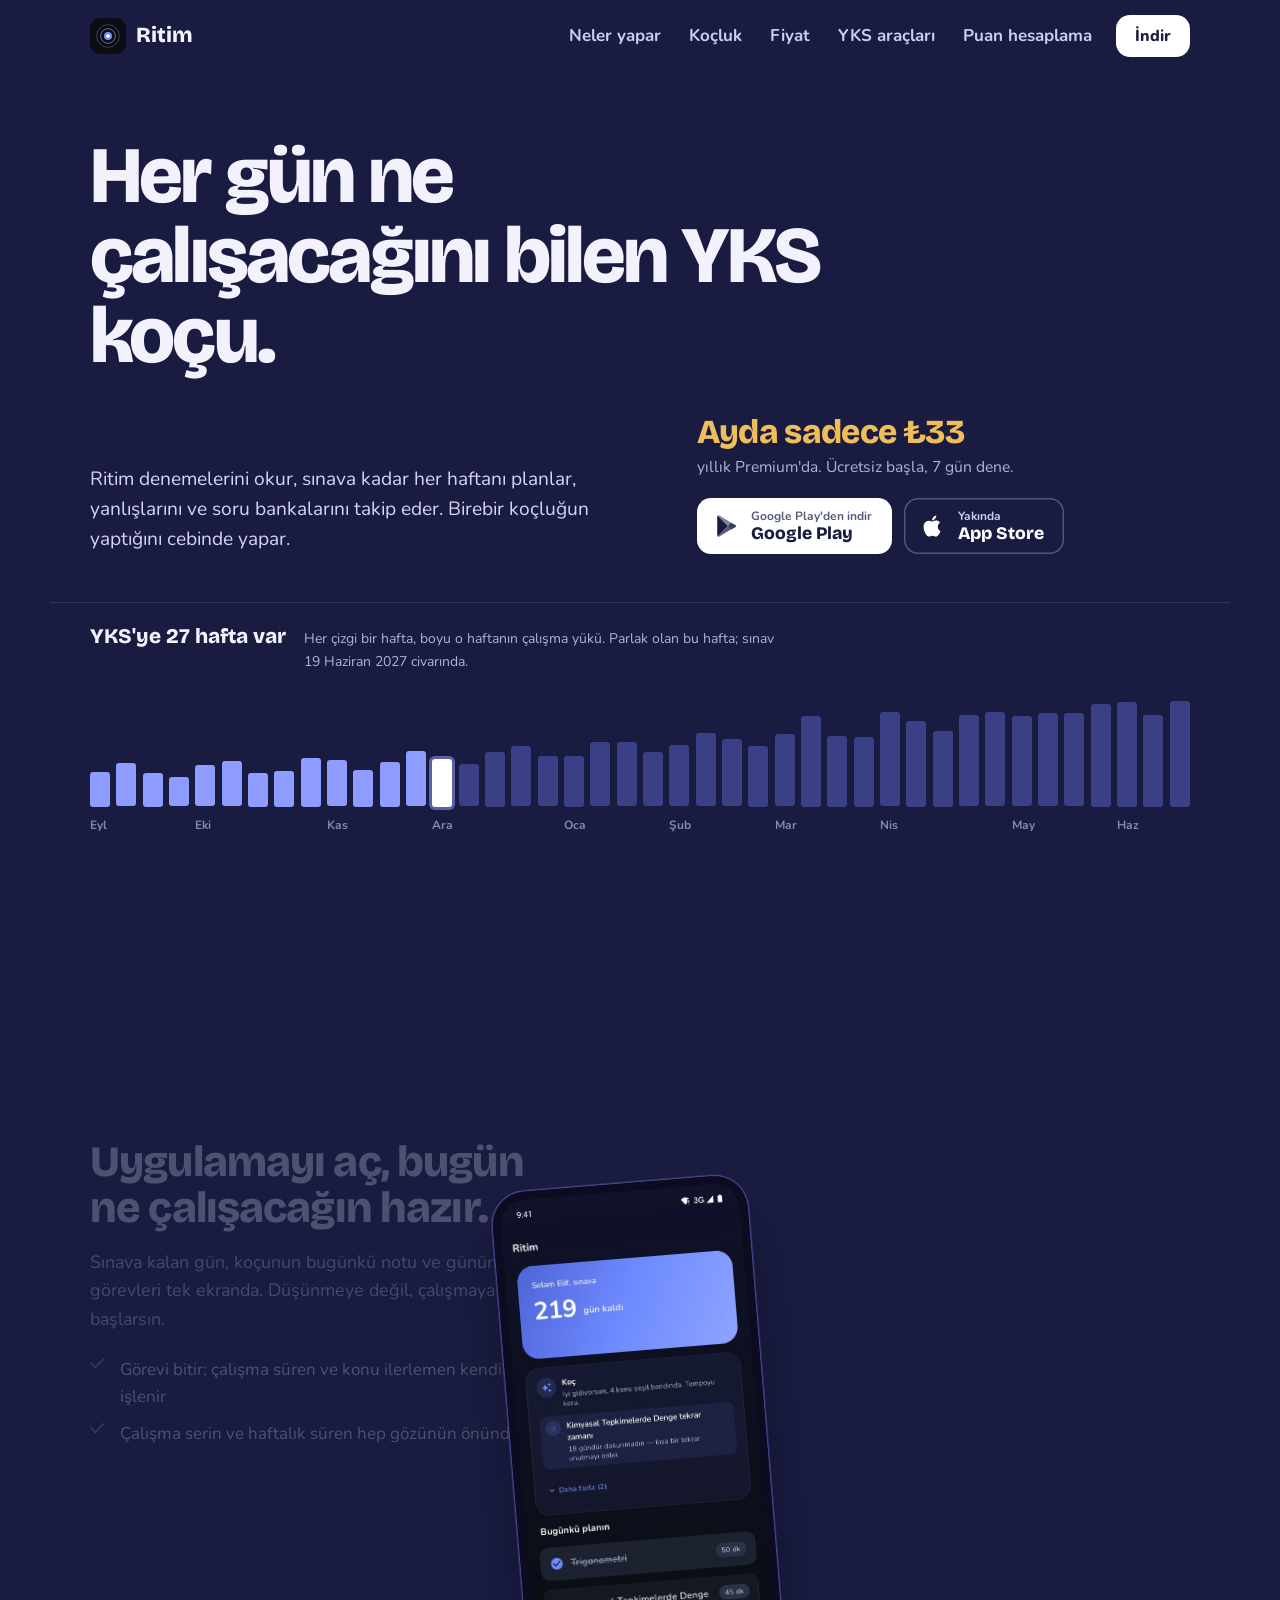
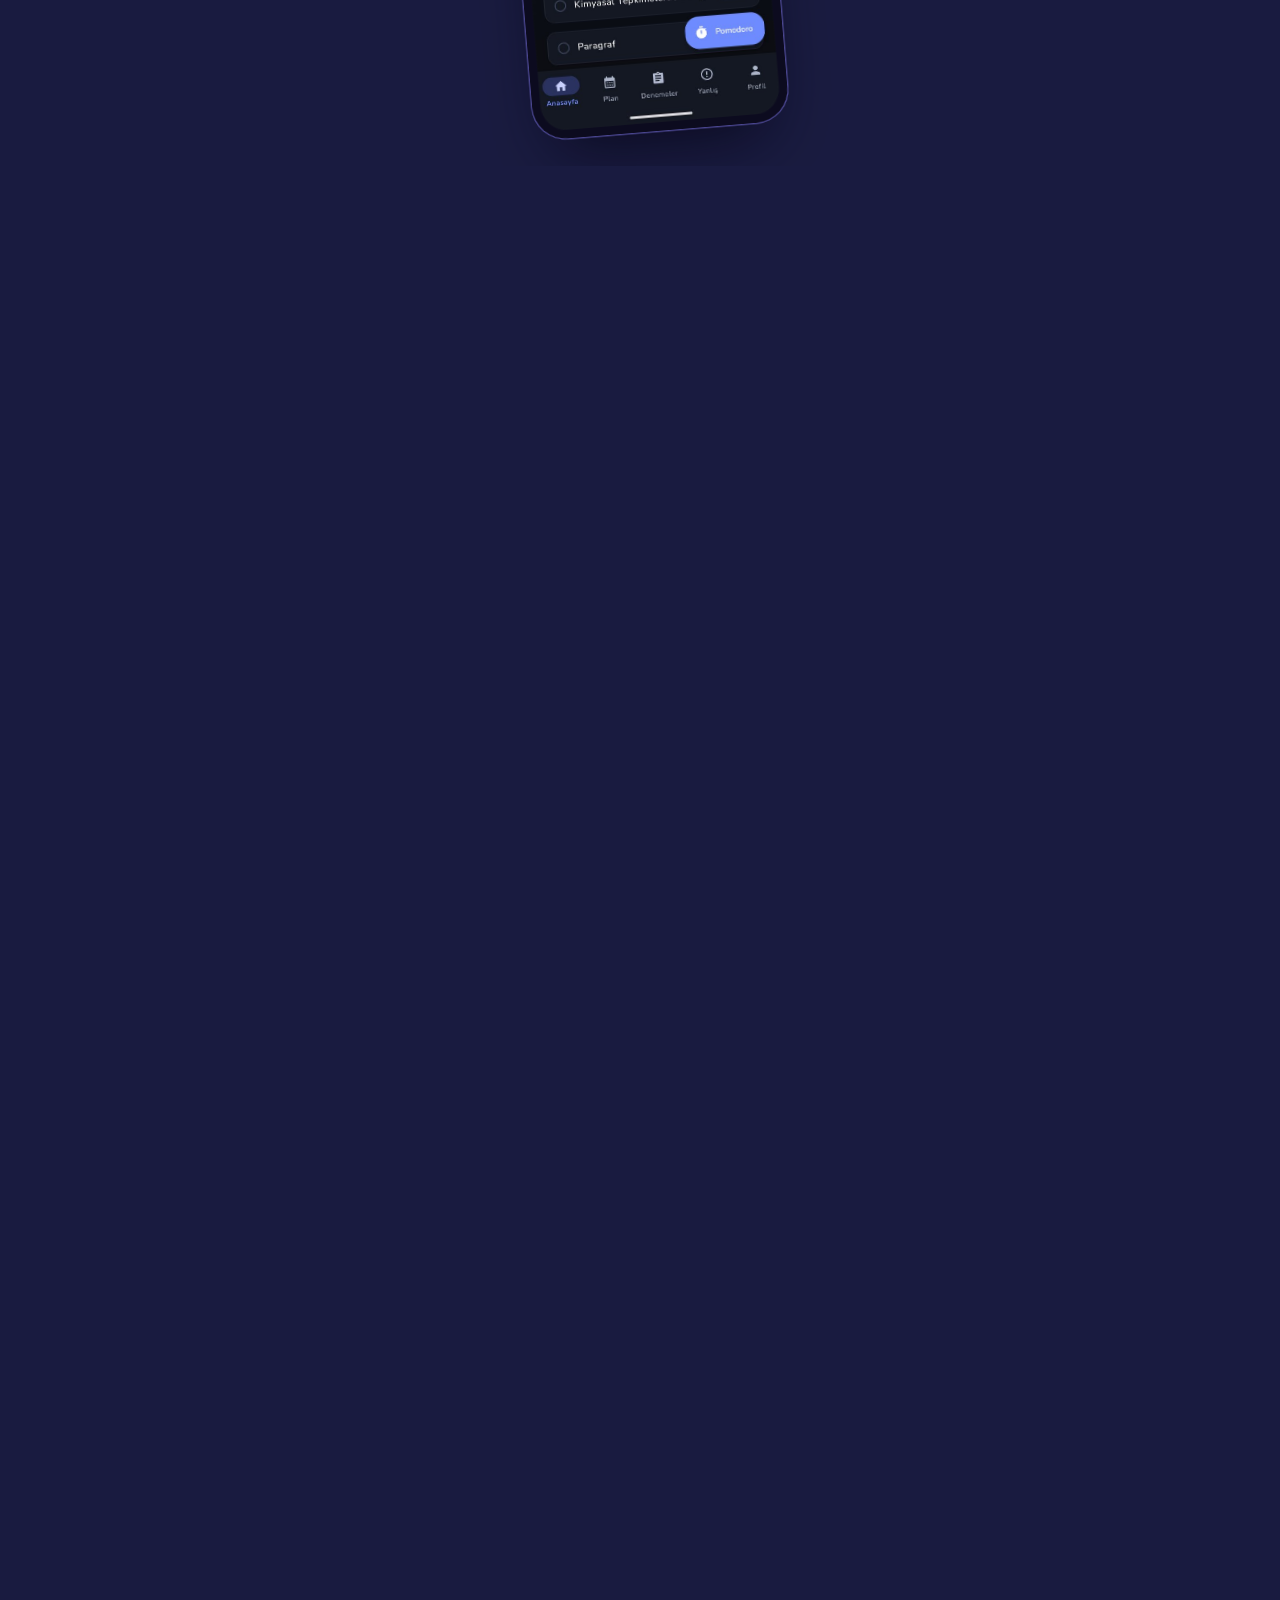
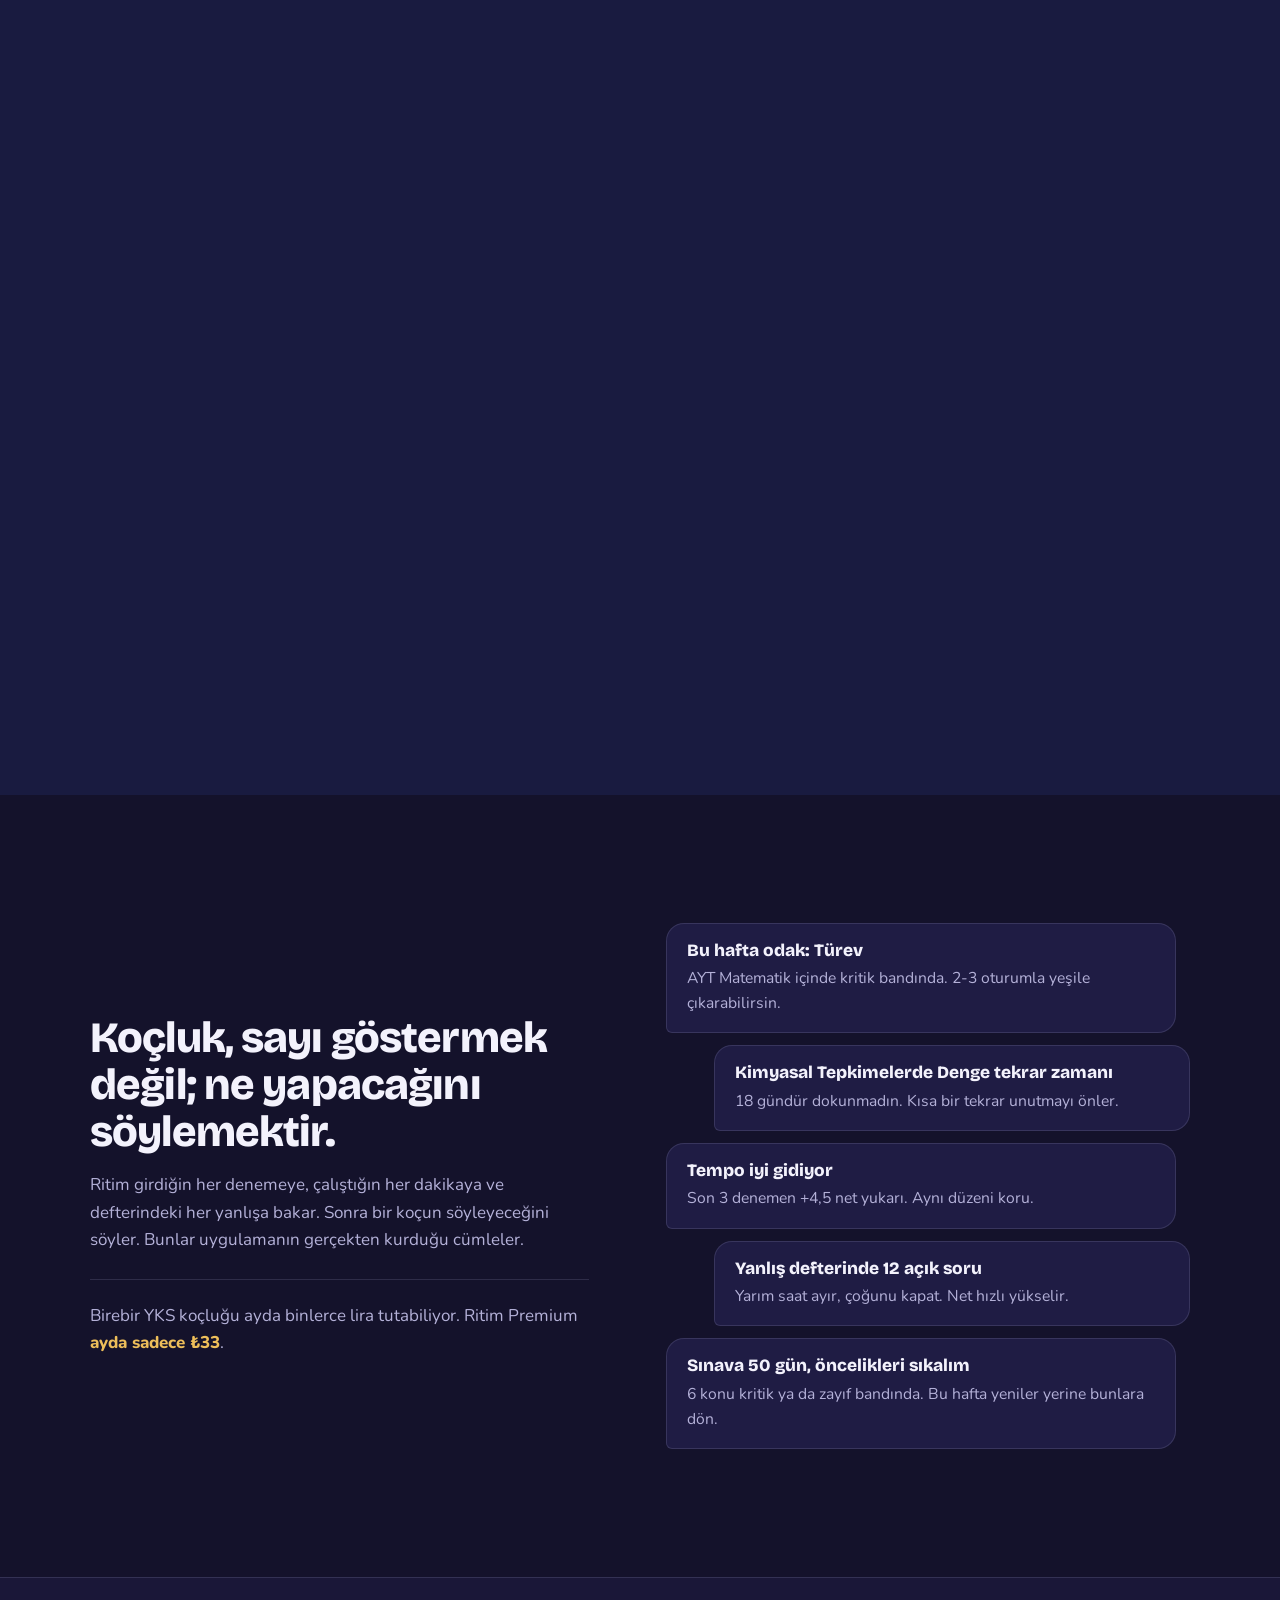
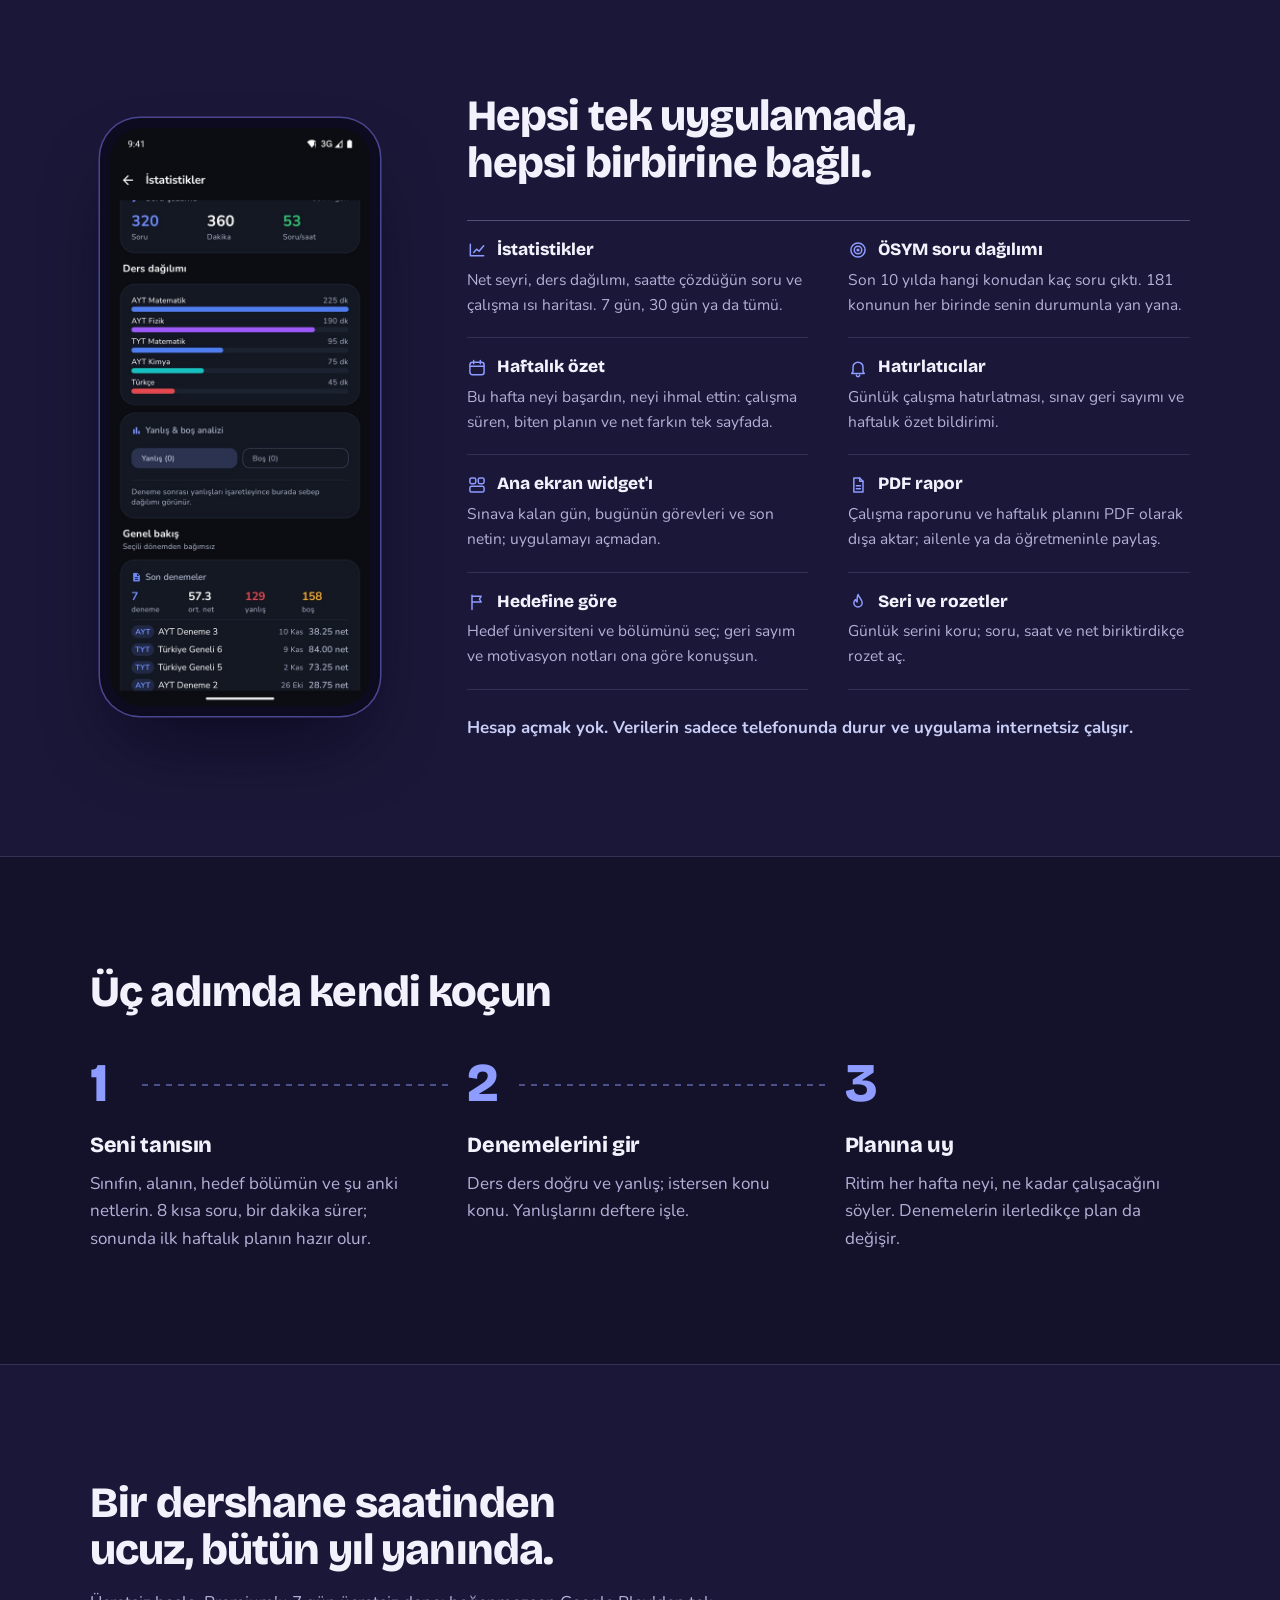
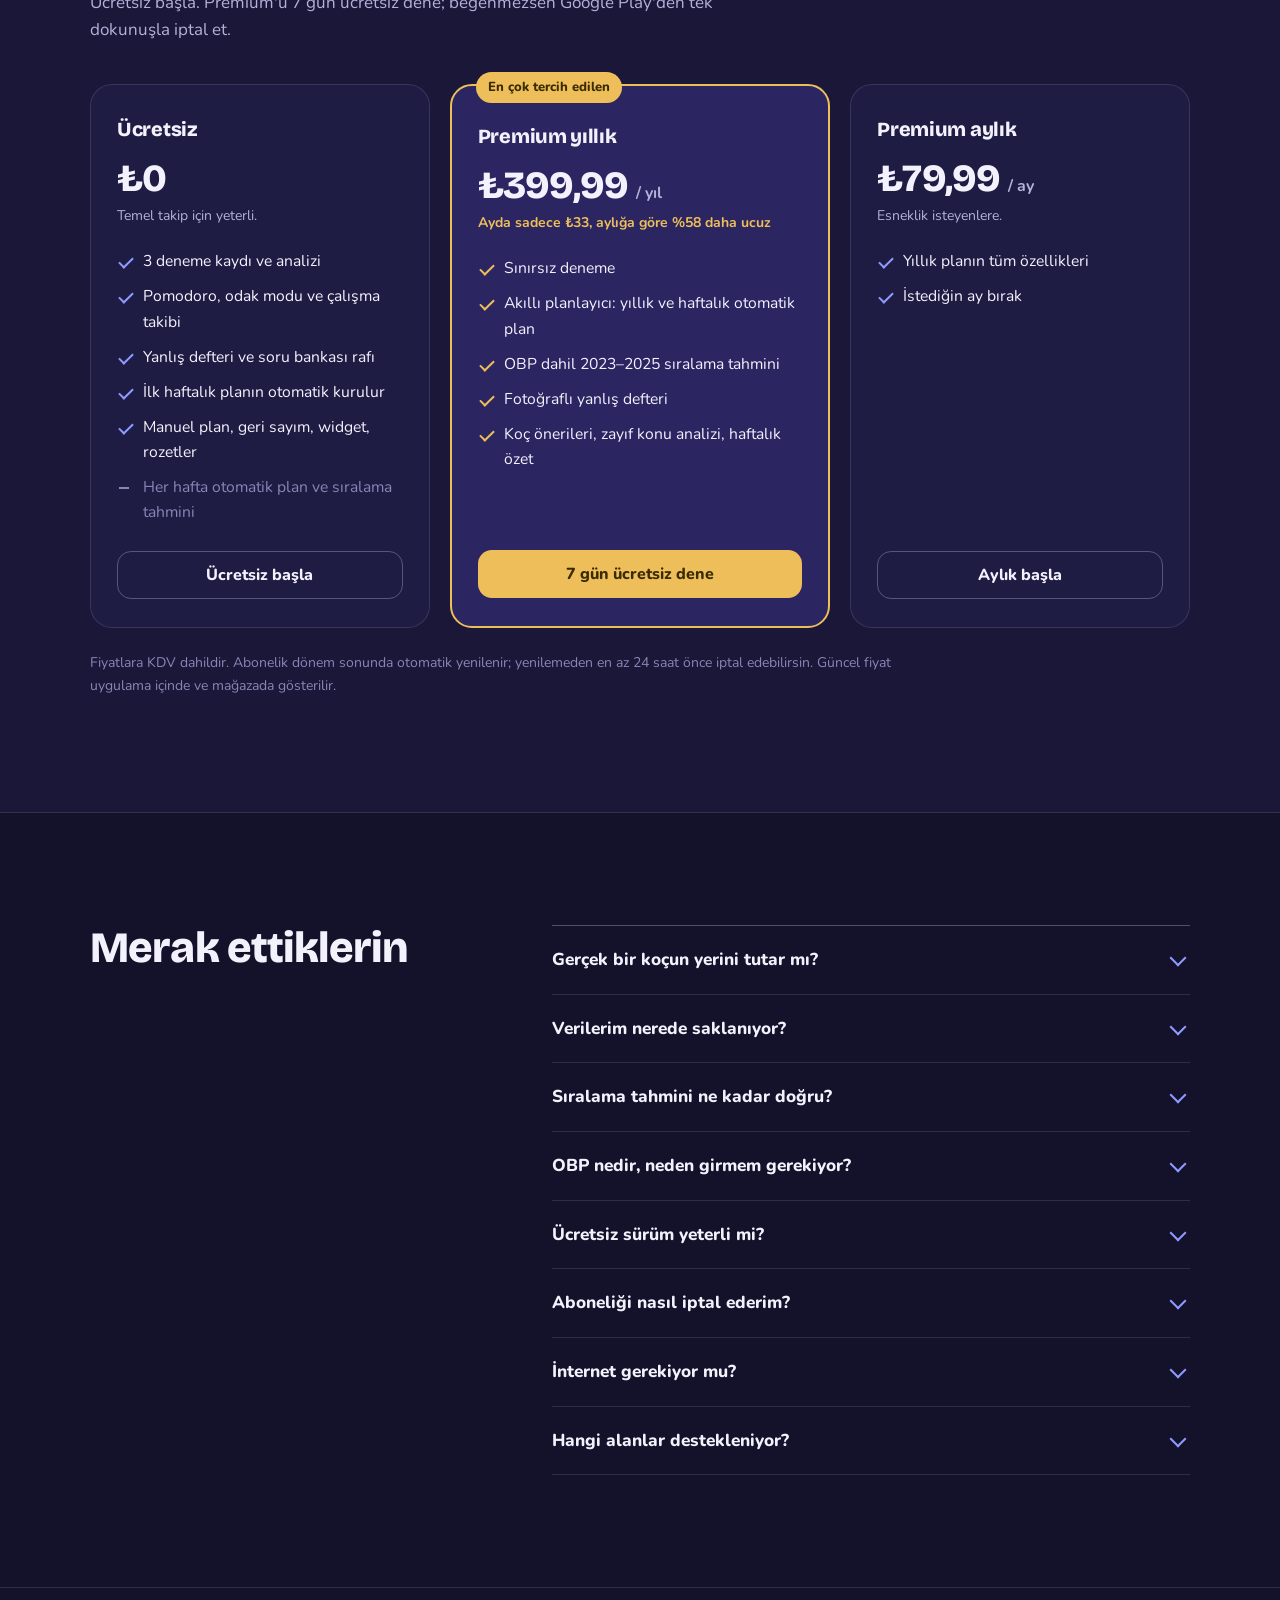
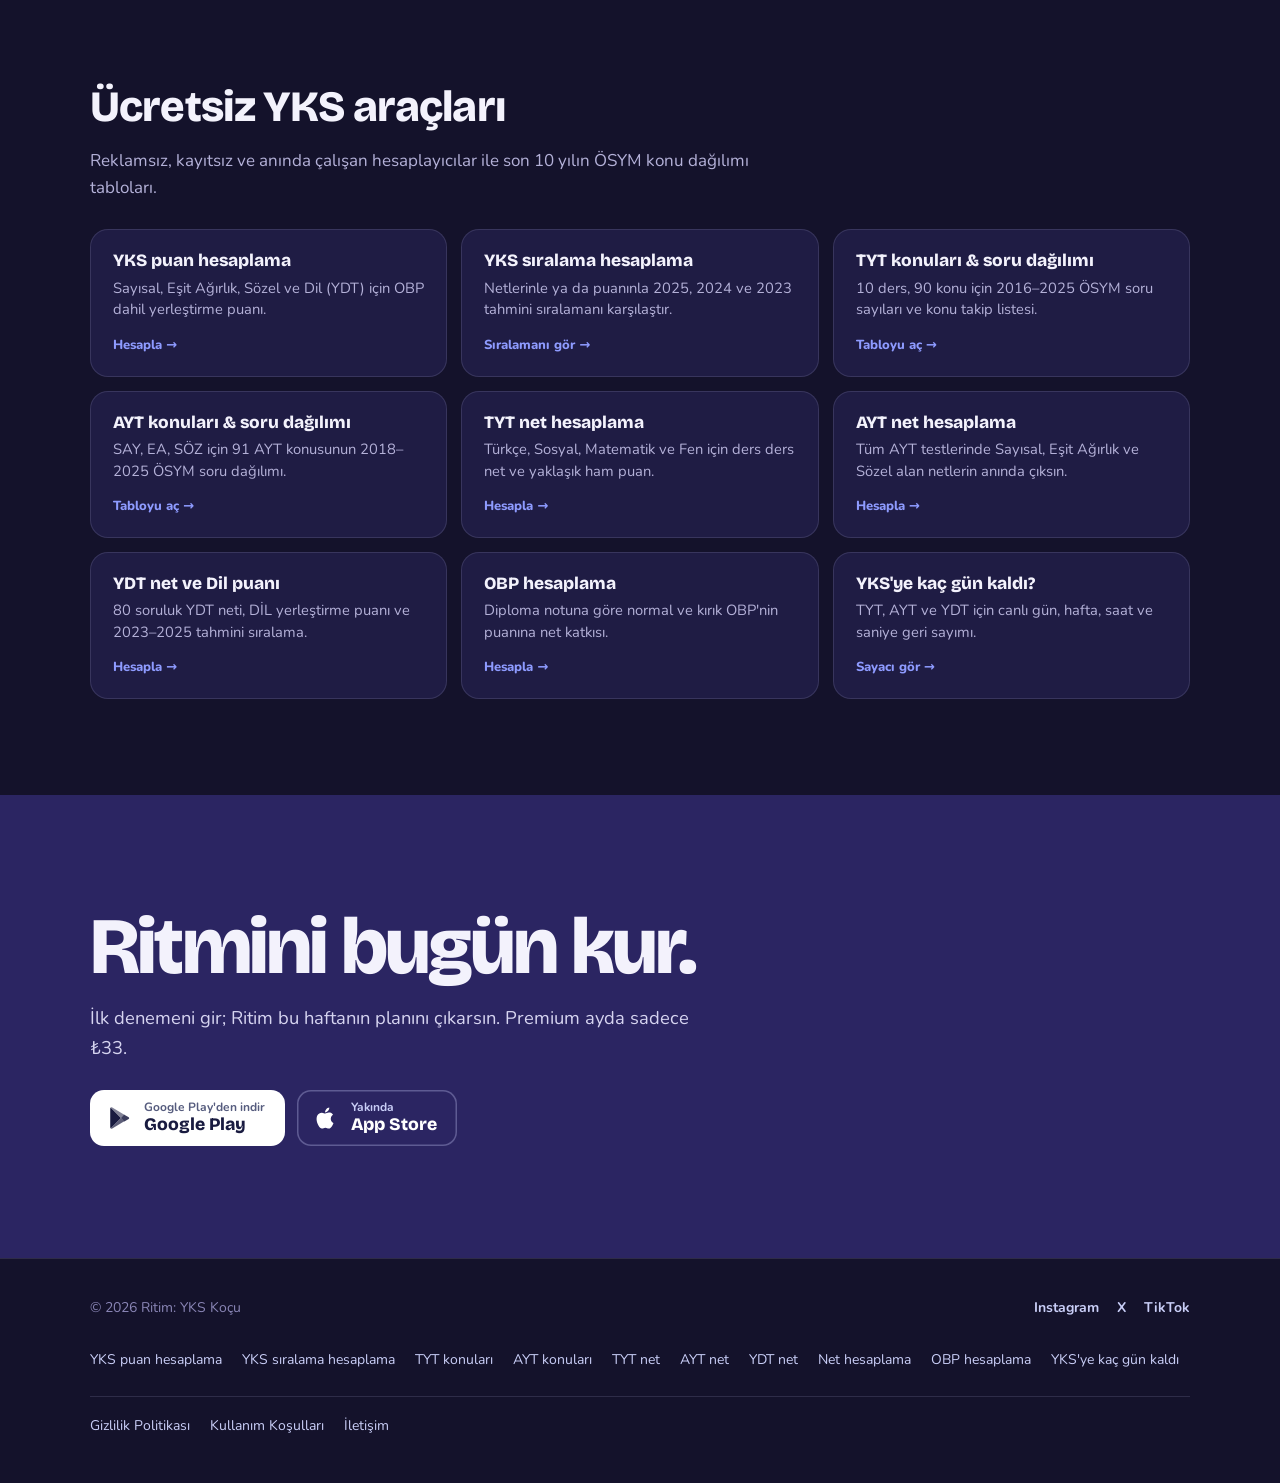
==== commit db4d151a: "SEO: YKS rank calculator, TYT/AYT 10-year topic tables, YDT calculator & internal tools hub" ====
--- a/index.html
+++ b/index.html
@@ -79,7 +79,7 @@
         <a href="#ozellikler">Neler yapar</a>
         <a href="#kocluk">Koçluk</a>
         <a href="#fiyat">Fiyat</a>
-        <a href="#sss">Sorular</a>
+        <a href="#araclar">YKS araçları</a>
         <a href="puan-hesaplama/">Puan hesaplama</a>
       </nav>
       <a class="btn btn-light nav-cta" href="#indir">İndir</a>
@@ -332,6 +332,60 @@
       </div>
     </section>
 
+    <section id="araclar" class="tools-hub" aria-labelledby="araclar-title">
+      <div class="wrap">
+        <h2 id="araclar-title" class="section-title">Ücretsiz YKS araçları</h2>
+        <p class="section-sub">Reklamsız, kayıtsız ve anında çalışan hesaplayıcılar ile son 10 yılın ÖSYM konu dağılımı tabloları.</p>
+        <div class="tools-grid">
+          <a class="tool-card" href="puan-hesaplama/">
+            <b>YKS puan hesaplama</b>
+            <span>Sayısal, Eşit Ağırlık, Sözel ve Dil (YDT) için OBP dahil yerleştirme puanı.</span>
+            <em>Hesapla →</em>
+          </a>
+          <a class="tool-card" href="yks-siralama-hesaplama/">
+            <b>YKS sıralama hesaplama</b>
+            <span>Netlerinle ya da puanınla 2025, 2024 ve 2023 tahmini sıralamanı karşılaştır.</span>
+            <em>Sıralamanı gör →</em>
+          </a>
+          <a class="tool-card" href="tyt-konulari-soru-dagilimi/">
+            <b>TYT konuları &amp; soru dağılımı</b>
+            <span>10 ders, 90 konu için 2016–2025 ÖSYM soru sayıları ve konu takip listesi.</span>
+            <em>Tabloyu aç →</em>
+          </a>
+          <a class="tool-card" href="ayt-konulari-soru-dagilimi/">
+            <b>AYT konuları &amp; soru dağılımı</b>
+            <span>SAY, EA, SÖZ için 91 AYT konusunun 2018–2025 ÖSYM soru dağılımı.</span>
+            <em>Tabloyu aç →</em>
+          </a>
+          <a class="tool-card" href="tyt-net-hesaplama/">
+            <b>TYT net hesaplama</b>
+            <span>Türkçe, Sosyal, Matematik ve Fen için ders ders net ve yaklaşık ham puan.</span>
+            <em>Hesapla →</em>
+          </a>
+          <a class="tool-card" href="ayt-net-hesaplama/">
+            <b>AYT net hesaplama</b>
+            <span>Tüm AYT testlerinde Sayısal, Eşit Ağırlık ve Sözel alan netlerin anında çıksın.</span>
+            <em>Hesapla →</em>
+          </a>
+          <a class="tool-card" href="ydt-net-hesaplama/">
+            <b>YDT net ve Dil puanı</b>
+            <span>80 soruluk YDT neti, DİL yerleştirme puanı ve 2023–2025 tahmini sıralama.</span>
+            <em>Hesapla →</em>
+          </a>
+          <a class="tool-card" href="obp-hesaplama/">
+            <b>OBP hesaplama</b>
+            <span>Diploma notuna göre normal ve kırık OBP'nin puanına net katkısı.</span>
+            <em>Hesapla →</em>
+          </a>
+          <a class="tool-card" href="yks-kac-gun-kaldi/">
+            <b>YKS'ye kaç gün kaldı?</b>
+            <span>TYT, AYT ve YDT için canlı gün, hafta, saat ve saniye geri sayımı.</span>
+            <em>Sayacı gör →</em>
+          </a>
+        </div>
+      </div>
+    </section>
+
     <section class="closing" id="hemen-indir" aria-labelledby="cta-title">
       <div class="wrap">
         <h2 id="cta-title">Ritmini bugün kur.</h2>
@@ -362,9 +416,13 @@
       </div>
       <nav aria-label="YKS araçları">
         <a href="puan-hesaplama/">YKS puan hesaplama</a>
+        <a href="yks-siralama-hesaplama/">YKS sıralama hesaplama</a>
+        <a href="tyt-konulari-soru-dagilimi/">TYT konuları</a>
+        <a href="ayt-konulari-soru-dagilimi/">AYT konuları</a>
+        <a href="tyt-net-hesaplama/">TYT net</a>
+        <a href="ayt-net-hesaplama/">AYT net</a>
+        <a href="ydt-net-hesaplama/">YDT net</a>
         <a href="net-hesaplama/">Net hesaplama</a>
-        <a href="tyt-net-hesaplama/">TYT net hesaplama</a>
-        <a href="ayt-net-hesaplama/">AYT net hesaplama</a>
         <a href="obp-hesaplama/">OBP hesaplama</a>
         <a href="yks-kac-gun-kaldi/">YKS'ye kaç gün kaldı</a>
       </nav>
--- a/assets/style.css
+++ b/assets/style.css
@@ -31,6 +31,7 @@
 }
 
 *, *::before, *::after { box-sizing: border-box; }
+[hidden] { display: none !important; }
 html { scroll-behavior: smooth; -webkit-text-size-adjust: 100%; }
 body {
   margin: 0;
@@ -442,9 +443,9 @@
   .cd-rest { grid-template-columns: 1fr 1fr; }
 }
 
-/* Araç sayfaları: 6 bağlantılı menü, genel net hesaplayıcı */
-.nav-links[aria-label="YKS araçları"] { gap: 20px; font-size: .95rem; }
-@media (max-width: 1040px) {
+/* Araç sayfaları: birleşik YKS araç menüsü, genel net hesaplayıcı */
+.nav-links[aria-label="YKS araçları"] { gap: 16px; font-size: .9rem; }
+@media (max-width: 1120px) {
   .nav { overflow-x: clip; }
   .nav .wrap { flex-wrap: wrap; gap: 0 16px; padding-top: 10px; padding-bottom: 6px; min-height: 64px; }
   .nav-cta { margin-left: auto; }
@@ -464,3 +465,99 @@
 .test-title { padding: 10px 12px; min-width: 0; }
 .rule-field select:focus, .test-title:focus { outline: none; border-color: var(--peri); box-shadow: 0 0 0 3px rgba(142, 155, 255, .3); }
 .calc-actions { display: flex; flex-wrap: wrap; gap: 12px; }
+
+/* ---------- Ücretsiz YKS Araçları Hub (Ana Sayfa & Çapraz Bağlantı) ---------- */
+.tools-hub { padding: clamp(56px, 8vw, 96px) 0; border-top: 1px solid var(--line); }
+.tools-grid { display: grid; grid-template-columns: repeat(3, 1fr); gap: 14px; margin-top: 28px; }
+.tool-card {
+  display: flex; flex-direction: column; gap: 6px; padding: 20px 22px; border-radius: 18px;
+  background: var(--surface); border: 1px solid var(--line); text-decoration: none;
+  transition: border-color .15s ease, transform .15s ease, background-color .15s ease;
+}
+.tool-card:hover { border-color: var(--peri); background: var(--surface-2); transform: translateY(-2px); }
+.tool-card b { font: 800 1.08rem/1.25 var(--display); color: var(--text); }
+.tool-card span { color: var(--muted); font-size: .92rem; line-height: 1.45; }
+.tool-card em { margin-top: auto; padding-top: 8px; font-style: normal; font-size: .82rem; font-weight: 800; color: var(--peri); }
+@media (max-width: 900px) { .tools-grid { grid-template-columns: 1fr 1fr; } }
+@media (max-width: 560px) { .tools-grid { grid-template-columns: 1fr; } }
+
+/* ---------- Sıralama Hesaplama (3 Yıllık Karşılaştırma Kartları & Mod Sekmeleri) ---------- */
+.mode-tabs { display: inline-flex; flex-wrap: wrap; gap: 8px; padding: 6px; border-radius: 16px; background: var(--surface); border: 1px solid var(--line); }
+.mode-tabs button {
+  border: 0; background: transparent; color: var(--muted); font: 800 .95rem/1 var(--body);
+  padding: 12px 18px; border-radius: 12px; cursor: pointer; transition: background-color .15s ease, color .15s ease;
+}
+.mode-tabs button[aria-selected="true"] { background: var(--peri); color: #14122B; }
+.rank-years { display: grid; grid-template-columns: repeat(3, 1fr); gap: 10px; margin-top: 14px; }
+.rank-year { background: #19173C; border: 1px solid var(--line); border-radius: 14px; padding: 12px 10px; text-align: center; }
+.rank-year.primary { border-color: var(--gold); background: rgba(237, 190, 90, .09); }
+.rank-year small { display: block; font-size: .78rem; font-weight: 800; color: var(--muted); }
+.rank-year b { display: block; margin-top: 4px; font: 800 1.25rem/1.1 var(--display); color: var(--text); font-variant-numeric: tabular-nums; }
+.rank-year.primary b { color: var(--gold); }
+.band-pill {
+  display: inline-flex; align-items: center; gap: 6px; padding: 5px 12px; border-radius: 999px;
+  background: rgba(142, 155, 255, .14); color: var(--peri-soft); font-size: .82rem; font-weight: 800; margin-top: 10px;
+}
+
+/* ---------- Konu & 10 Yıllık ÖSYM Soru Dağılımı Sayfaları ---------- */
+.topic-controls { display: grid; gap: 16px; margin-bottom: 24px; }
+.control-bar { display: flex; flex-wrap: wrap; gap: 12px; align-items: center; justify-content: space-between; }
+.search-input {
+  flex: 1 1 260px; max-width: 420px; min-height: 46px; padding: 0 16px; border-radius: 12px;
+  border: 1.5px solid var(--line-strong); background: #15132E; color: var(--text); font: 700 .98rem/1 var(--body);
+}
+.search-input::placeholder { color: var(--dim); }
+.search-input:focus { outline: none; border-color: var(--peri); box-shadow: 0 0 0 3px rgba(142, 155, 255, .3); }
+.chip-row { display: flex; flex-wrap: wrap; gap: 8px; }
+.chip {
+  display: inline-flex; align-items: center; gap: 6px; min-height: 38px; padding: 0 14px; border-radius: 999px;
+  border: 1.5px solid var(--line-strong); background: var(--surface); color: var(--peri-soft);
+  font: 700 .88rem/1 var(--body); cursor: pointer; transition: background-color .15s ease, border-color .15s ease, color .15s ease;
+}
+.chip:hover { border-color: var(--peri); color: #fff; }
+.chip.active { background: var(--peri); border-color: var(--peri); color: #14122B; font-weight: 800; }
+.chip small { opacity: .78; font-weight: 700; }
+
+.progress-strip {
+  display: flex; flex-wrap: wrap; align-items: center; justify-content: space-between; gap: 12px 24px;
+  padding: 16px 20px; border-radius: 16px; background: var(--surface); border: 1px solid var(--line); margin-bottom: 24px;
+}
+.progress-meta { display: flex; align-items: baseline; gap: 12px; flex-wrap: wrap; }
+.progress-meta strong { font: 800 1.15rem/1.2 var(--display); color: var(--text); }
+.progress-meta span { color: var(--muted); font-size: .92rem; }
+.progress-track { flex: 1 1 220px; height: 10px; border-radius: 999px; background: #14122B; overflow: hidden; }
+.progress-fill { height: 100%; width: 0%; background: linear-gradient(90deg, var(--peri), #B8C0FF); border-radius: 999px; transition: width .25s ease; }
+
+.subject-block { margin-top: 28px; }
+.subject-block:first-child { margin-top: 0; }
+.subject-head { display: flex; flex-wrap: wrap; align-items: baseline; justify-content: space-between; gap: 8px 16px; margin-bottom: 12px; }
+.subject-head h2 { font-size: 1.45rem; font-weight: 800; display: inline-flex; align-items: center; gap: 10px; }
+.subject-dot { width: 11px; height: 11px; border-radius: 50%; display: inline-block; flex: none; }
+.subject-head span { color: var(--muted); font-size: .9rem; font-weight: 700; }
+
+.topic-table-wrap { overflow-x: auto; border: 1px solid var(--line); border-radius: 16px; background: var(--surface); }
+.topic-table { width: 100%; border-collapse: collapse; min-width: 680px; font-size: .92rem; font-variant-numeric: tabular-nums; }
+.topic-table th, .topic-table td { padding: 11px 12px; text-align: center; border-bottom: 1px solid var(--line); }
+.topic-table th { background: var(--surface-2); color: var(--peri-soft); font-weight: 800; font-size: .82rem; white-space: nowrap; }
+.topic-table td.t-check, .topic-table th.t-check { width: 42px; text-align: center; }
+.topic-table td.t-name, .topic-table th.t-name { text-align: left; min-width: 210px; }
+.topic-table td.t-name b { display: block; color: var(--text); font-weight: 800; }
+.topic-table td.t-name small { display: block; color: var(--dim); font-size: .78rem; }
+.topic-table td.t-zero { color: rgba(180, 177, 216, .28); }
+.topic-table td.t-hi { color: var(--peri-soft); font-weight: 800; }
+.topic-table td.t-total { font: 800 .98rem/1 var(--display); color: #fff; text-align: right; white-space: nowrap; min-width: 96px; }
+.topic-table tr:last-child td { border-bottom: 0; }
+.topic-table tr.done td.t-name b { color: var(--dim); text-decoration: line-through; }
+.topic-table input[type="checkbox"] { width: 19px; height: 19px; accent-color: var(--peri); cursor: pointer; }
+.freq-bar { display: inline-block; vertical-align: middle; width: 46px; height: 6px; border-radius: 999px; background: rgba(201, 206, 247, .12); margin-right: 8px; overflow: hidden; }
+.freq-bar i { display: block; height: 100%; background: var(--peri); border-radius: 999px; }
+.topic-table tr.hot td.t-total { color: var(--gold); }
+.topic-table tr.hot .freq-bar i { background: var(--gold); }
+
+.top-topics-grid { display: grid; grid-template-columns: repeat(3, 1fr); gap: 12px; margin-bottom: 24px; }
+.top-topic { background: var(--surface); border: 1px solid var(--line); border-radius: 16px; padding: 14px 16px; }
+.top-topic small { display: block; color: var(--peri); font-weight: 800; font-size: .78rem; }
+.top-topic b { display: block; margin-top: 3px; font: 800 1.05rem/1.25 var(--display); }
+.top-topic span { display: block; margin-top: 4px; color: var(--muted); font-size: .86rem; }
+@media (max-width: 820px) { .top-topics-grid { grid-template-columns: 1fr; } }
+@media (max-width: 520px) { .rank-years { grid-template-columns: 1fr; } }
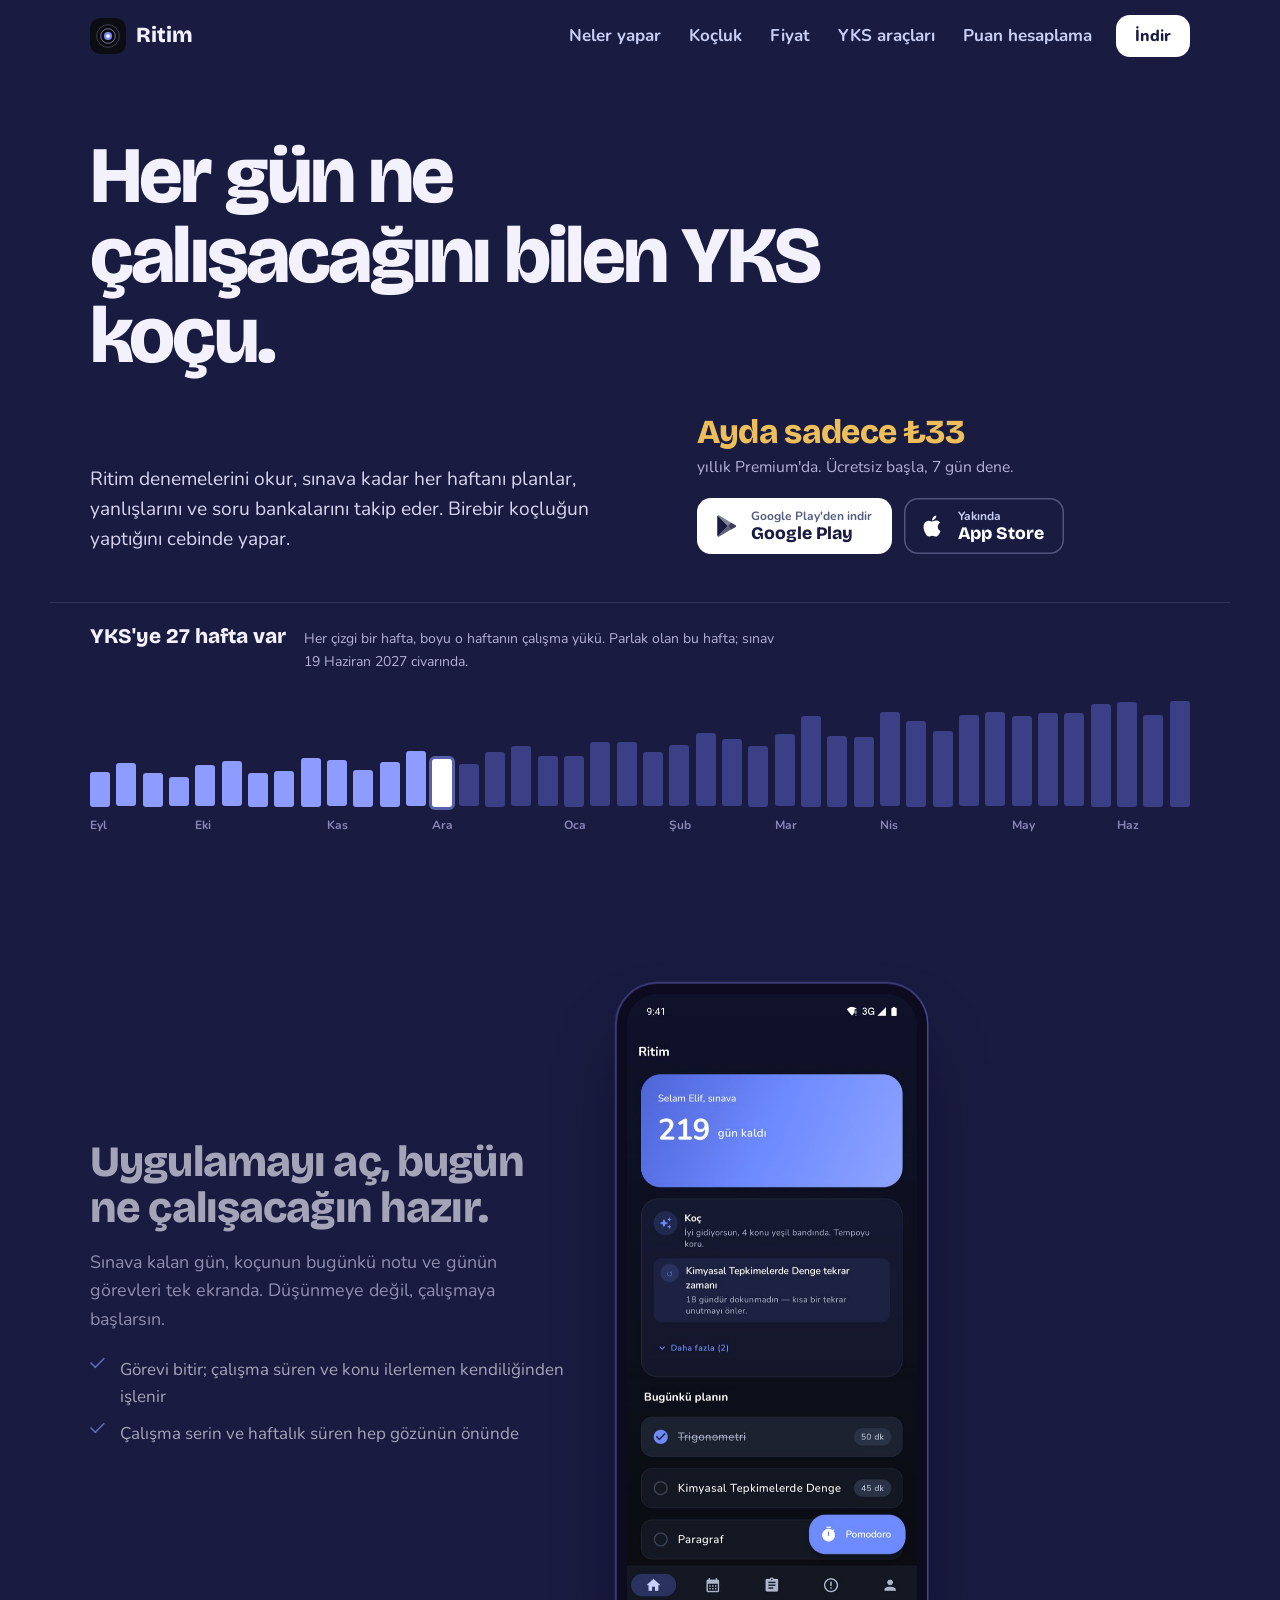
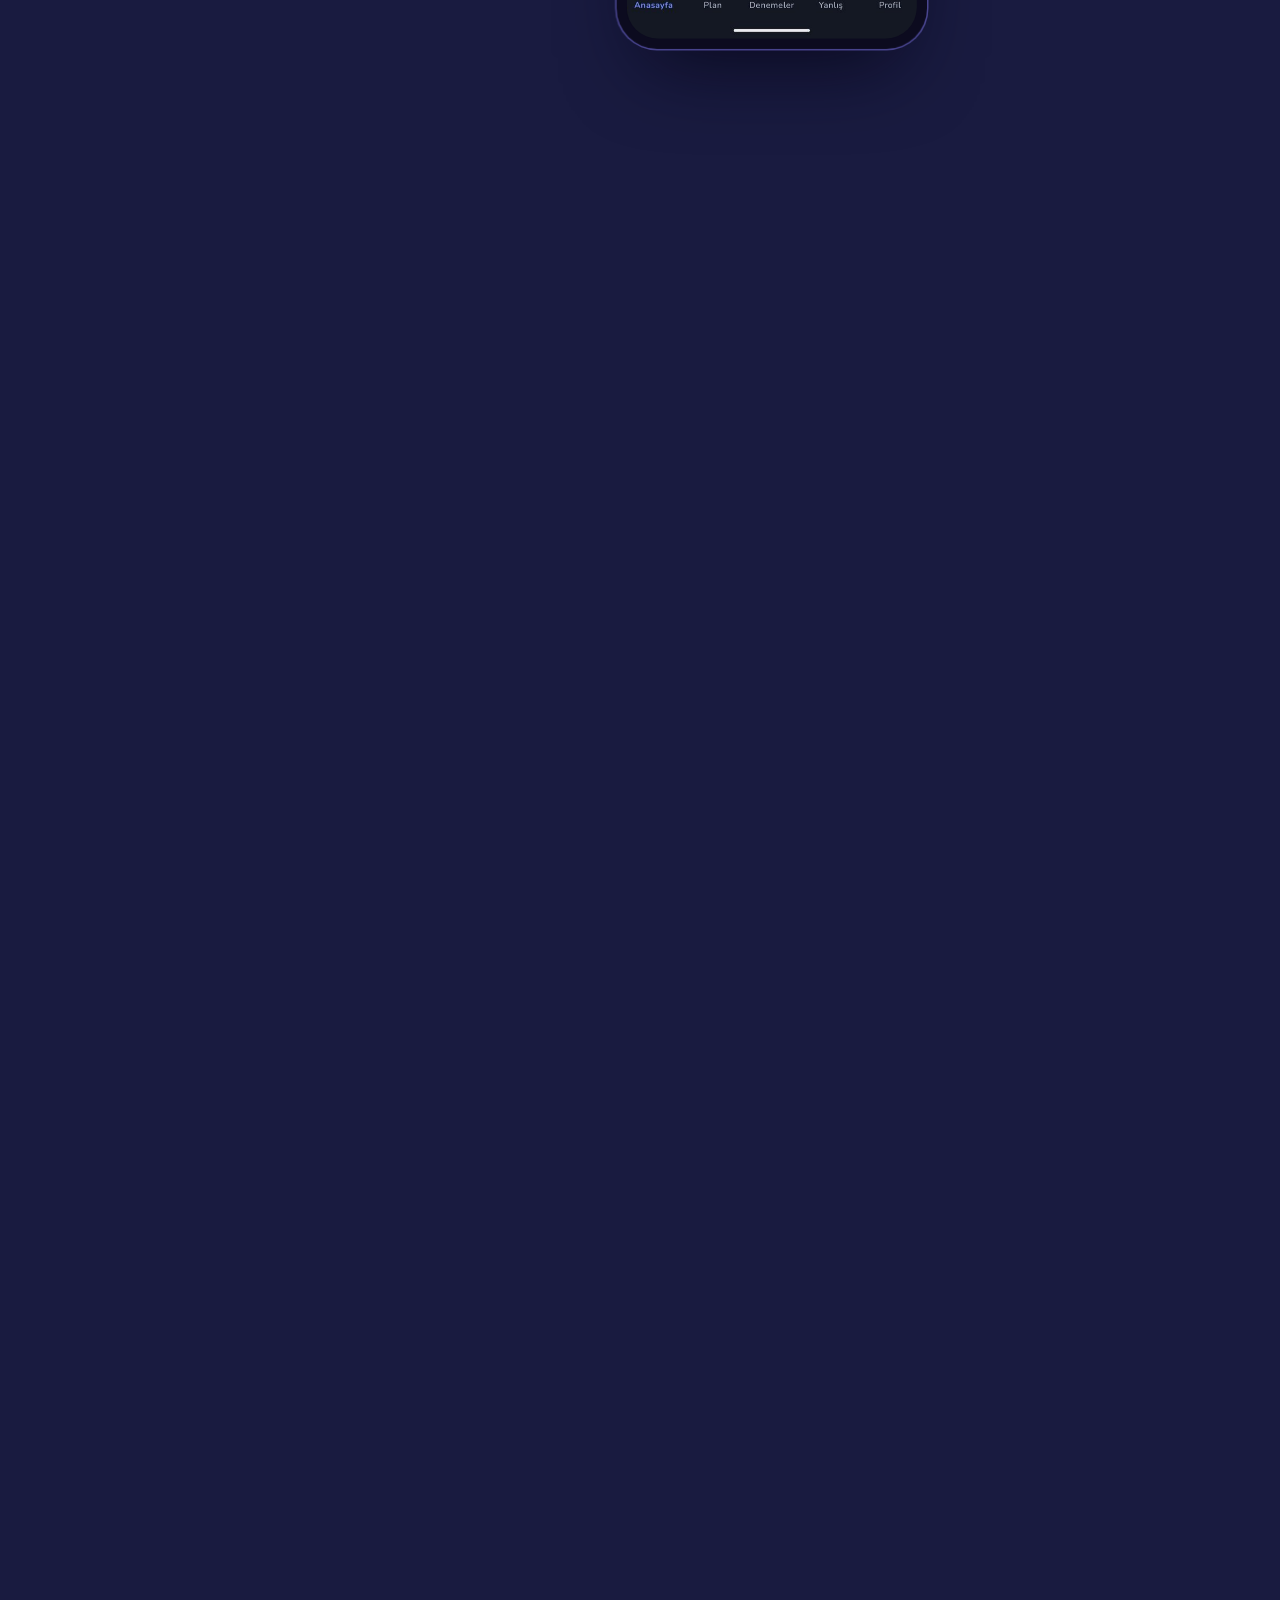
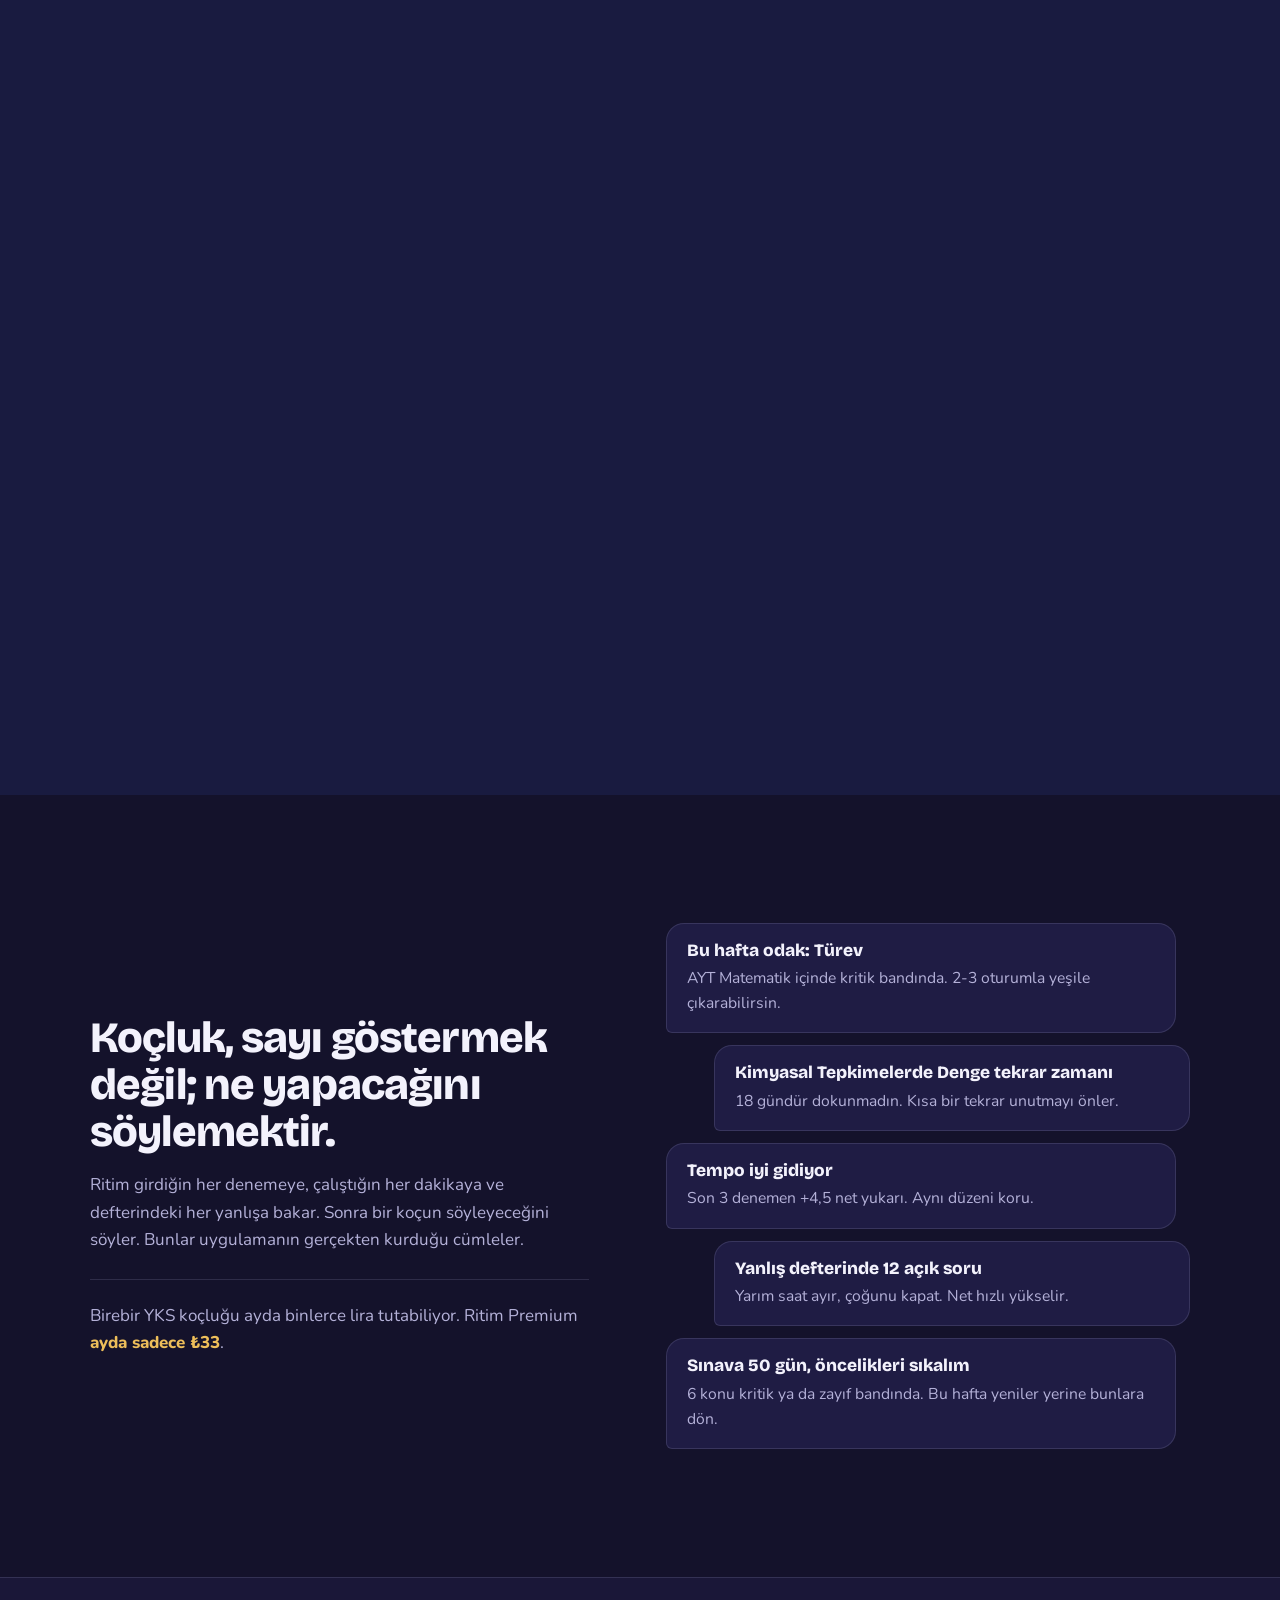
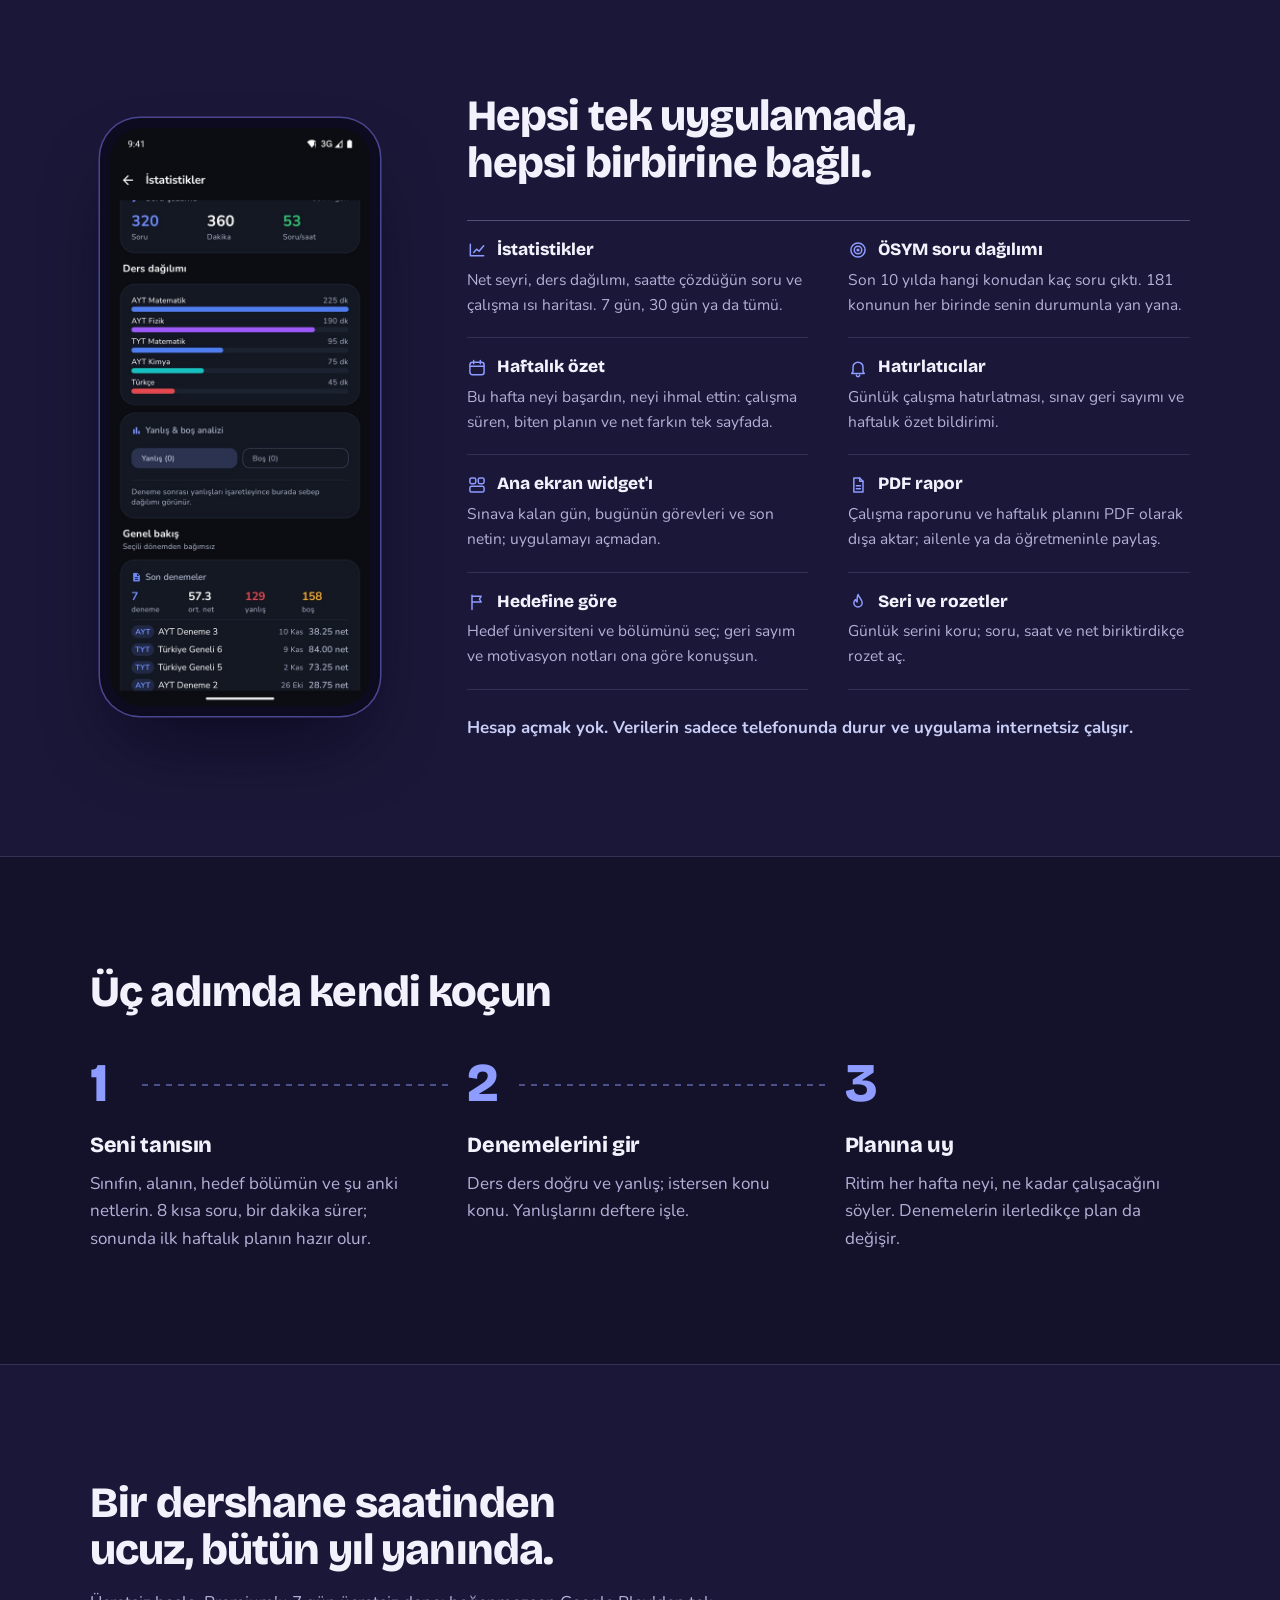
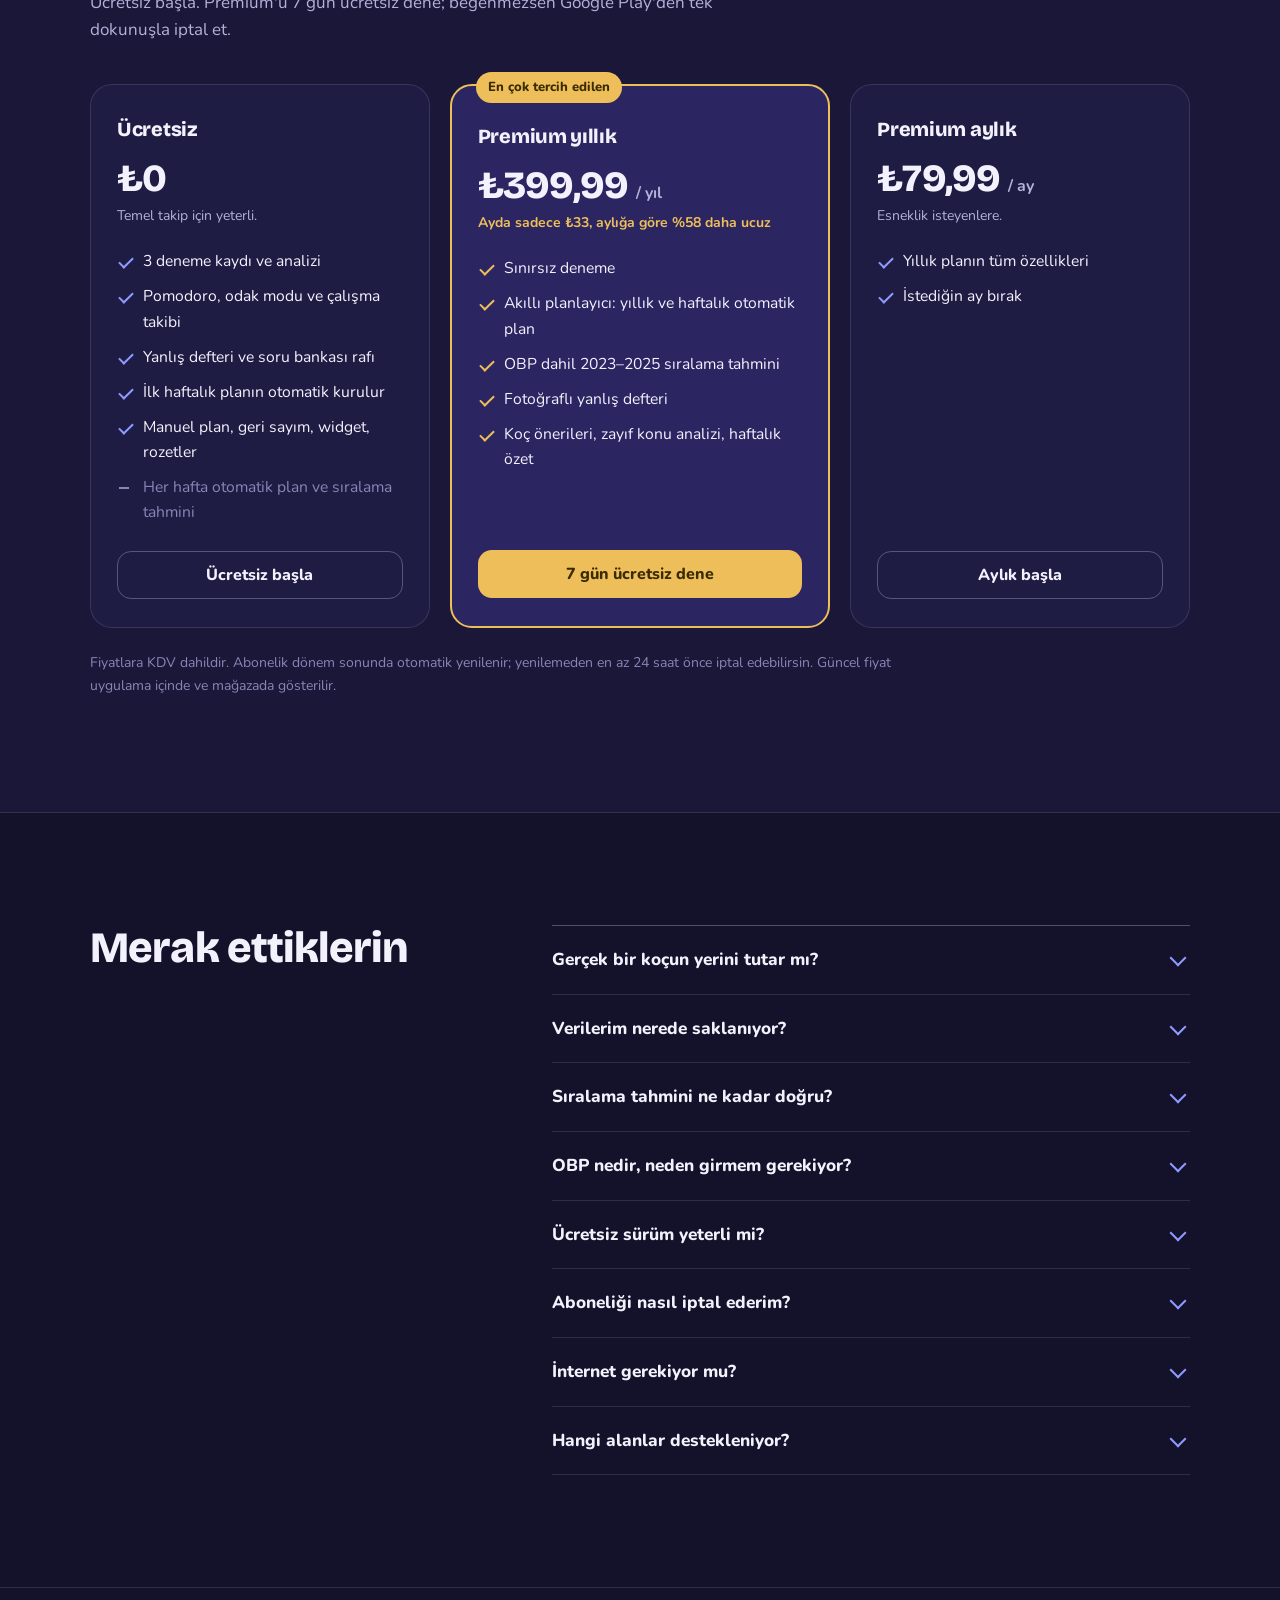
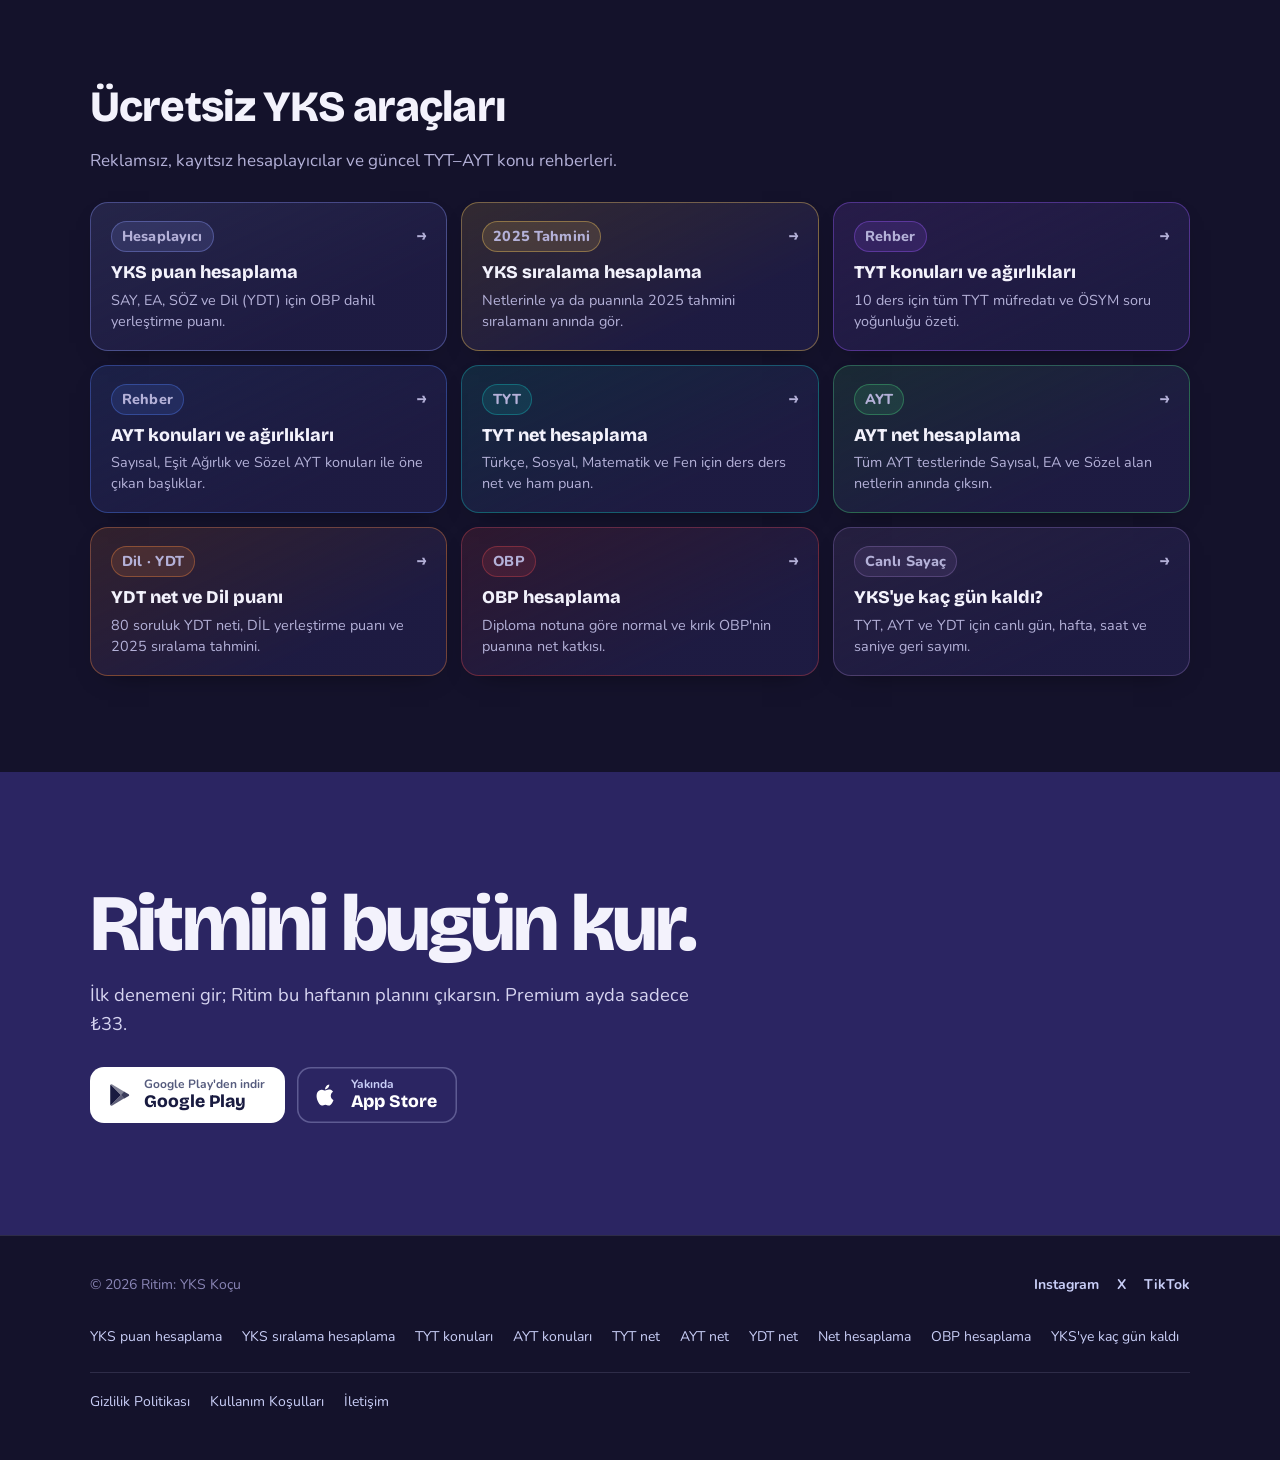
==== commit 58f8ecd7: "Website: cache-bust CSS (?v=4), 1-year free rank + app CTA, clean TYT/AYT guides, multi-tone tool bu" ====
--- a/index.html
+++ b/index.html
@@ -19,7 +19,7 @@
   <link rel="preconnect" href="https://fonts.googleapis.com">
   <link rel="preconnect" href="https://fonts.gstatic.com" crossorigin>
   <link href="https://fonts.googleapis.com/css2?family=Bricolage+Grotesque:opsz,wght@12..96,500..800&family=Nunito:wght@400;600;700;800&display=swap" rel="stylesheet">
-  <link rel="stylesheet" href="assets/style.css">
+  <link rel="stylesheet" href="assets/style.css?v=4">
   <script type="application/ld+json">
   {
     "@context": "https://schema.org",
@@ -335,52 +335,52 @@
     <section id="araclar" class="tools-hub" aria-labelledby="araclar-title">
       <div class="wrap">
         <h2 id="araclar-title" class="section-title">Ücretsiz YKS araçları</h2>
-        <p class="section-sub">Reklamsız, kayıtsız ve anında çalışan hesaplayıcılar ile son 10 yılın ÖSYM konu dağılımı tabloları.</p>
+        <p class="section-sub">Reklamsız, kayıtsız hesaplayıcılar ve güncel TYT–AYT konu rehberleri.</p>
         <div class="tools-grid">
-          <a class="tool-card" href="puan-hesaplama/">
+          <a class="tool-btn t-peri" href="puan-hesaplama/">
+            <div class="tool-btn-head"><span class="tool-tag">Hesaplayıcı</span><span class="tool-arrow" aria-hidden="true">→</span></div>
             <b>YKS puan hesaplama</b>
-            <span>Sayısal, Eşit Ağırlık, Sözel ve Dil (YDT) için OBP dahil yerleştirme puanı.</span>
-            <em>Hesapla →</em>
-          </a>
-          <a class="tool-card" href="yks-siralama-hesaplama/">
+            <span>SAY, EA, SÖZ ve Dil (YDT) için OBP dahil yerleştirme puanı.</span>
+          </a>
+          <a class="tool-btn t-gold" href="yks-siralama-hesaplama/">
+            <div class="tool-btn-head"><span class="tool-tag">2025 Tahmini</span><span class="tool-arrow" aria-hidden="true">→</span></div>
             <b>YKS sıralama hesaplama</b>
-            <span>Netlerinle ya da puanınla 2025, 2024 ve 2023 tahmini sıralamanı karşılaştır.</span>
-            <em>Sıralamanı gör →</em>
-          </a>
-          <a class="tool-card" href="tyt-konulari-soru-dagilimi/">
-            <b>TYT konuları &amp; soru dağılımı</b>
-            <span>10 ders, 90 konu için 2016–2025 ÖSYM soru sayıları ve konu takip listesi.</span>
-            <em>Tabloyu aç →</em>
-          </a>
-          <a class="tool-card" href="ayt-konulari-soru-dagilimi/">
-            <b>AYT konuları &amp; soru dağılımı</b>
-            <span>SAY, EA, SÖZ için 91 AYT konusunun 2018–2025 ÖSYM soru dağılımı.</span>
-            <em>Tabloyu aç →</em>
-          </a>
-          <a class="tool-card" href="tyt-net-hesaplama/">
+            <span>Netlerinle ya da puanınla 2025 tahmini sıralamanı anında gör.</span>
+          </a>
+          <a class="tool-btn t-violet" href="tyt-konulari-soru-dagilimi/">
+            <div class="tool-btn-head"><span class="tool-tag">Rehber</span><span class="tool-arrow" aria-hidden="true">→</span></div>
+            <b>TYT konuları ve ağırlıkları</b>
+            <span>10 ders için tüm TYT müfredatı ve ÖSYM soru yoğunluğu özeti.</span>
+          </a>
+          <a class="tool-btn t-blue" href="ayt-konulari-soru-dagilimi/">
+            <div class="tool-btn-head"><span class="tool-tag">Rehber</span><span class="tool-arrow" aria-hidden="true">→</span></div>
+            <b>AYT konuları ve ağırlıkları</b>
+            <span>Sayısal, Eşit Ağırlık ve Sözel AYT konuları ile öne çıkan başlıklar.</span>
+          </a>
+          <a class="tool-btn t-teal" href="tyt-net-hesaplama/">
+            <div class="tool-btn-head"><span class="tool-tag">TYT</span><span class="tool-arrow" aria-hidden="true">→</span></div>
             <b>TYT net hesaplama</b>
-            <span>Türkçe, Sosyal, Matematik ve Fen için ders ders net ve yaklaşık ham puan.</span>
-            <em>Hesapla →</em>
-          </a>
-          <a class="tool-card" href="ayt-net-hesaplama/">
+            <span>Türkçe, Sosyal, Matematik ve Fen için ders ders net ve ham puan.</span>
+          </a>
+          <a class="tool-btn t-green" href="ayt-net-hesaplama/">
+            <div class="tool-btn-head"><span class="tool-tag">AYT</span><span class="tool-arrow" aria-hidden="true">→</span></div>
             <b>AYT net hesaplama</b>
-            <span>Tüm AYT testlerinde Sayısal, Eşit Ağırlık ve Sözel alan netlerin anında çıksın.</span>
-            <em>Hesapla →</em>
-          </a>
-          <a class="tool-card" href="ydt-net-hesaplama/">
+            <span>Tüm AYT testlerinde Sayısal, EA ve Sözel alan netlerin anında çıksın.</span>
+          </a>
+          <a class="tool-btn t-amber" href="ydt-net-hesaplama/">
+            <div class="tool-btn-head"><span class="tool-tag">Dil · YDT</span><span class="tool-arrow" aria-hidden="true">→</span></div>
             <b>YDT net ve Dil puanı</b>
-            <span>80 soruluk YDT neti, DİL yerleştirme puanı ve 2023–2025 tahmini sıralama.</span>
-            <em>Hesapla →</em>
-          </a>
-          <a class="tool-card" href="obp-hesaplama/">
+            <span>80 soruluk YDT neti, DİL yerleştirme puanı ve 2025 sıralama tahmini.</span>
+          </a>
+          <a class="tool-btn t-rose" href="obp-hesaplama/">
+            <div class="tool-btn-head"><span class="tool-tag">OBP</span><span class="tool-arrow" aria-hidden="true">→</span></div>
             <b>OBP hesaplama</b>
             <span>Diploma notuna göre normal ve kırık OBP'nin puanına net katkısı.</span>
-            <em>Hesapla →</em>
-          </a>
-          <a class="tool-card" href="yks-kac-gun-kaldi/">
+          </a>
+          <a class="tool-btn t-lav" href="yks-kac-gun-kaldi/">
+            <div class="tool-btn-head"><span class="tool-tag">Canlı Sayaç</span><span class="tool-arrow" aria-hidden="true">→</span></div>
             <b>YKS'ye kaç gün kaldı?</b>
             <span>TYT, AYT ve YDT için canlı gün, hafta, saat ve saniye geri sayımı.</span>
-            <em>Sayacı gör →</em>
           </a>
         </div>
       </div>
@@ -544,16 +544,16 @@
         // Telefon
         let scale, x, y, rot;
         if (mobile) {
-          scale = mix(mix(0.74, 0.96, a), 0.66, b);
+          scale = mix(mix(0.80, 0.96, a), 0.76, b);
           x = 0;
-          y = mix(mix(18, 2, a), -15, b);
+          y = mix(mix(16, 0, a), -14, b);
         } else {
           scale = mix(mix(0.78, 1.04, a), 1, b);
           x = mix(0, 16, b);
           y = mix(20, 0, a);
         }
         rot = mix(-6, 0, a);
-        if (reduce) { scale = mobile ? 0.66 : 1; x = mobile ? 0 : 16; y = mobile ? -15 : 0; rot = 0; }
+        if (reduce) { scale = mobile ? 0.76 : 1; x = mobile ? 0 : 16; y = mobile ? -14 : 0; rot = 0; }
         device.style.transform =
           `translate(-50%, -50%) translate(${x}vw, ${y}vh) rotate(${rot}deg) scale(${scale})`;
 
--- a/assets/style.css
+++ b/assets/style.css
@@ -32,13 +32,14 @@
 
 *, *::before, *::after { box-sizing: border-box; }
 [hidden] { display: none !important; }
-html { scroll-behavior: smooth; -webkit-text-size-adjust: 100%; }
+html { scroll-behavior: smooth; -webkit-text-size-adjust: 100%; overflow-x: clip; }
 body {
   margin: 0;
   background: var(--bg);
   color: var(--text);
   font: 400 var(--step-0)/1.6 var(--body);
   -webkit-font-smoothing: antialiased;
+  overflow-x: clip;
 }
 img { max-width: 100%; height: auto; display: block; }
 a { color: inherit; }
@@ -206,11 +207,11 @@
 @media (max-width: 1280px) { .rail { display: none; } }
 @media (max-width: 800px) {
   .stage { height: calc((var(--scenes) + 0.35) * 85vh + 100vh); }
-  .device { width: min(300px, 36svh); }
+  .device { width: min(295px, 37svh); }
   .captions { left: var(--gutter); right: var(--gutter); width: auto; }
   .caption { top: auto; bottom: max(22px, 4svh); margin-top: 0; }
-  .caption h2 { font-size: 1.55rem; }
-  .caption p { font-size: 1rem; margin-top: 8px; }
+  .caption h2 { font-size: 1.5rem; }
+  .caption p { font-size: .98rem; margin-top: 8px; }
   .caption .checks { display: none; }
 }
 
@@ -466,98 +467,120 @@
 .rule-field select:focus, .test-title:focus { outline: none; border-color: var(--peri); box-shadow: 0 0 0 3px rgba(142, 155, 255, .3); }
 .calc-actions { display: flex; flex-wrap: wrap; gap: 12px; }
 
-/* ---------- Ücretsiz YKS Araçları Hub (Ana Sayfa & Çapraz Bağlantı) ---------- */
+/* ---------- Ücretsiz YKS Araçları Hub (Farklı Tonlu Buton Kartlar) ---------- */
 .tools-hub { padding: clamp(56px, 8vw, 96px) 0; border-top: 1px solid var(--line); }
 .tools-grid { display: grid; grid-template-columns: repeat(3, 1fr); gap: 14px; margin-top: 28px; }
-.tool-card {
-  display: flex; flex-direction: column; gap: 6px; padding: 20px 22px; border-radius: 18px;
-  background: var(--surface); border: 1px solid var(--line); text-decoration: none;
-  transition: border-color .15s ease, transform .15s ease, background-color .15s ease;
-}
-.tool-card:hover { border-color: var(--peri); background: var(--surface-2); transform: translateY(-2px); }
-.tool-card b { font: 800 1.08rem/1.25 var(--display); color: var(--text); }
-.tool-card span { color: var(--muted); font-size: .92rem; line-height: 1.45; }
-.tool-card em { margin-top: auto; padding-top: 8px; font-style: normal; font-size: .82rem; font-weight: 800; color: var(--peri); }
+.tool-btn {
+  --tone: #8E9BFF;
+  --tone-bg: rgba(142, 155, 255, .11);
+  --tone-border: rgba(142, 155, 255, .32);
+  display: flex; flex-direction: column; gap: 6px; padding: 18px 20px; border-radius: 18px;
+  background: linear-gradient(155deg, var(--tone-bg), rgba(31, 28, 68, .92) 72%);
+  border: 1.5px solid var(--tone-border); text-decoration: none;
+  box-shadow: 0 10px 26px -18px rgba(0, 0, 0, .75);
+  transition: transform .16s ease, border-color .16s ease, box-shadow .16s ease;
+}
+.tool-btn:hover { transform: translateY(-2px); border-color: var(--tone); box-shadow: 0 14px 30px -16px rgba(0, 0, 0, .85); }
+.tool-btn-head { display: flex; align-items: center; justify-content: space-between; gap: 10px; }
+.tool-tag {
+  display: inline-flex; align-items: center; padding: 4px 10px; border-radius: 999px;
+  background: var(--tone-bg); border: 1px solid var(--tone-border);
+  color: var(--tone); font: 800 .74rem/1 var(--body); letter-spacing: .01em;
+}
+.tool-arrow { color: var(--tone); font: 800 1.05rem/1 var(--display); }
+.tool-btn b { margin-top: 4px; font: 800 1.12rem/1.22 var(--display); color: var(--text); }
+.tool-btn span { color: var(--muted); font-size: .9rem; line-height: 1.45; }
+
+.tool-btn.t-peri   { --tone: #9AA6FF; --tone-bg: rgba(142, 155, 255, .14); --tone-border: rgba(142, 155, 255, .36); }
+.tool-btn.t-gold   { --tone: #EDBE5A; --tone-bg: rgba(237, 190, 90, .14);  --tone-border: rgba(237, 190, 90, .42); }
+.tool-btn.t-violet { --tone: #C09BFF; --tone-bg: rgba(155, 89, 255, .14);  --tone-border: rgba(155, 89, 255, .38); }
+.tool-btn.t-blue   { --tone: #7AA6FF; --tone-bg: rgba(79, 125, 243, .14);  --tone-border: rgba(79, 125, 243, .38); }
+.tool-btn.t-teal   { --tone: #4ADEDE; --tone-bg: rgba(22, 194, 194, .13);  --tone-border: rgba(22, 194, 194, .36); }
+.tool-btn.t-green  { --tone: #6EE7A8; --tone-bg: rgba(74, 222, 128, .12);  --tone-border: rgba(74, 222, 128, .34); }
+.tool-btn.t-amber  { --tone: #FFB070; --tone-bg: rgba(255, 138, 61, .13);  --tone-border: rgba(255, 138, 61, .36); }
+.tool-btn.t-rose   { --tone: #FF8E9B; --tone-bg: rgba(229, 72, 77, .13);   --tone-border: rgba(229, 72, 77, .35); }
+.tool-btn.t-lav    { --tone: #C6B2F0; --tone-bg: rgba(139, 111, 181, .15); --tone-border: rgba(139, 111, 181, .38); }
+
 @media (max-width: 900px) { .tools-grid { grid-template-columns: 1fr 1fr; } }
-@media (max-width: 560px) { .tools-grid { grid-template-columns: 1fr; } }
-
-/* ---------- Sıralama Hesaplama (3 Yıllık Karşılaştırma Kartları & Mod Sekmeleri) ---------- */
-.mode-tabs { display: inline-flex; flex-wrap: wrap; gap: 8px; padding: 6px; border-radius: 16px; background: var(--surface); border: 1px solid var(--line); }
+@media (max-width: 560px) { .tools-grid { grid-template-columns: 1fr; gap: 10px; } .tool-btn { padding: 16px 18px; } }
+
+/* ---------- Sıralama Hesaplama (1 Yıl Açık + 2 Yıl Premium Teaser) ---------- */
+.mode-tabs { display: inline-flex; flex-wrap: wrap; gap: 6px; padding: 5px; border-radius: 14px; background: var(--surface); border: 1px solid var(--line); }
 .mode-tabs button {
-  border: 0; background: transparent; color: var(--muted); font: 800 .95rem/1 var(--body);
-  padding: 12px 18px; border-radius: 12px; cursor: pointer; transition: background-color .15s ease, color .15s ease;
+  border: 0; background: transparent; color: var(--muted); font: 800 .93rem/1 var(--body);
+  padding: 11px 16px; border-radius: 10px; cursor: pointer; transition: background-color .15s ease, color .15s ease;
 }
 .mode-tabs button[aria-selected="true"] { background: var(--peri); color: #14122B; }
-.rank-years { display: grid; grid-template-columns: repeat(3, 1fr); gap: 10px; margin-top: 14px; }
+.rank-years { display: grid; grid-template-columns: 1.25fr 1fr 1fr; gap: 10px; margin-top: 14px; }
 .rank-year { background: #19173C; border: 1px solid var(--line); border-radius: 14px; padding: 12px 10px; text-align: center; }
-.rank-year.primary { border-color: var(--gold); background: rgba(237, 190, 90, .09); }
-.rank-year small { display: block; font-size: .78rem; font-weight: 800; color: var(--muted); }
-.rank-year b { display: block; margin-top: 4px; font: 800 1.25rem/1.1 var(--display); color: var(--text); font-variant-numeric: tabular-nums; }
+.rank-year.primary { border-color: var(--gold); background: rgba(237, 190, 90, .10); }
+.rank-year.locked {
+  border-style: dashed; border-color: rgba(201, 206, 247, .24);
+  background: rgba(20, 18, 43, .55); display: flex; flex-direction: column; justify-content: center; gap: 4px;
+}
+.rank-year small { display: block; font-size: .76rem; font-weight: 800; color: var(--muted); }
+.rank-year b { display: block; margin-top: 4px; font: 800 1.32rem/1.1 var(--display); color: var(--text); font-variant-numeric: tabular-nums; }
 .rank-year.primary b { color: var(--gold); }
+.rank-year.locked span {
+  display: inline-flex; align-items: center; justify-content: center; gap: 4px;
+  font-size: .78rem; font-weight: 800; color: var(--peri-soft); opacity: .88;
+}
 .band-pill {
   display: inline-flex; align-items: center; gap: 6px; padding: 5px 12px; border-radius: 999px;
   background: rgba(142, 155, 255, .14); color: var(--peri-soft); font-size: .82rem; font-weight: 800; margin-top: 10px;
 }
 
-/* ---------- Konu & 10 Yıllık ÖSYM Soru Dağılımı Sayfaları ---------- */
-.topic-controls { display: grid; gap: 16px; margin-bottom: 24px; }
-.control-bar { display: flex; flex-wrap: wrap; gap: 12px; align-items: center; justify-content: space-between; }
-.search-input {
-  flex: 1 1 260px; max-width: 420px; min-height: 46px; padding: 0 16px; border-radius: 12px;
-  border: 1.5px solid var(--line-strong); background: #15132E; color: var(--text); font: 700 .98rem/1 var(--body);
-}
-.search-input::placeholder { color: var(--dim); }
-.search-input:focus { outline: none; border-color: var(--peri); box-shadow: 0 0 0 3px rgba(142, 155, 255, .3); }
-.chip-row { display: flex; flex-wrap: wrap; gap: 8px; }
-.chip {
-  display: inline-flex; align-items: center; gap: 6px; min-height: 38px; padding: 0 14px; border-radius: 999px;
-  border: 1.5px solid var(--line-strong); background: var(--surface); color: var(--peri-soft);
-  font: 700 .88rem/1 var(--body); cursor: pointer; transition: background-color .15s ease, border-color .15s ease, color .15s ease;
-}
-.chip:hover { border-color: var(--peri); color: #fff; }
-.chip.active { background: var(--peri); border-color: var(--peri); color: #14122B; font-weight: 800; }
-.chip small { opacity: .78; font-weight: 700; }
-
-.progress-strip {
-  display: flex; flex-wrap: wrap; align-items: center; justify-content: space-between; gap: 12px 24px;
-  padding: 16px 20px; border-radius: 16px; background: var(--surface); border: 1px solid var(--line); margin-bottom: 24px;
-}
-.progress-meta { display: flex; align-items: baseline; gap: 12px; flex-wrap: wrap; }
-.progress-meta strong { font: 800 1.15rem/1.2 var(--display); color: var(--text); }
-.progress-meta span { color: var(--muted); font-size: .92rem; }
-.progress-track { flex: 1 1 220px; height: 10px; border-radius: 999px; background: #14122B; overflow: hidden; }
-.progress-fill { height: 100%; width: 0%; background: linear-gradient(90deg, var(--peri), #B8C0FF); border-radius: 999px; transition: width .25s ease; }
-
-.subject-block { margin-top: 28px; }
-.subject-block:first-child { margin-top: 0; }
-.subject-head { display: flex; flex-wrap: wrap; align-items: baseline; justify-content: space-between; gap: 8px 16px; margin-bottom: 12px; }
-.subject-head h2 { font-size: 1.45rem; font-weight: 800; display: inline-flex; align-items: center; gap: 10px; }
-.subject-dot { width: 11px; height: 11px; border-radius: 50%; display: inline-block; flex: none; }
-.subject-head span { color: var(--muted); font-size: .9rem; font-weight: 700; }
-
-.topic-table-wrap { overflow-x: auto; border: 1px solid var(--line); border-radius: 16px; background: var(--surface); }
-.topic-table { width: 100%; border-collapse: collapse; min-width: 680px; font-size: .92rem; font-variant-numeric: tabular-nums; }
-.topic-table th, .topic-table td { padding: 11px 12px; text-align: center; border-bottom: 1px solid var(--line); }
-.topic-table th { background: var(--surface-2); color: var(--peri-soft); font-weight: 800; font-size: .82rem; white-space: nowrap; }
-.topic-table td.t-check, .topic-table th.t-check { width: 42px; text-align: center; }
-.topic-table td.t-name, .topic-table th.t-name { text-align: left; min-width: 210px; }
-.topic-table td.t-name b { display: block; color: var(--text); font-weight: 800; }
-.topic-table td.t-name small { display: block; color: var(--dim); font-size: .78rem; }
-.topic-table td.t-zero { color: rgba(180, 177, 216, .28); }
-.topic-table td.t-hi { color: var(--peri-soft); font-weight: 800; }
-.topic-table td.t-total { font: 800 .98rem/1 var(--display); color: #fff; text-align: right; white-space: nowrap; min-width: 96px; }
-.topic-table tr:last-child td { border-bottom: 0; }
-.topic-table tr.done td.t-name b { color: var(--dim); text-decoration: line-through; }
-.topic-table input[type="checkbox"] { width: 19px; height: 19px; accent-color: var(--peri); cursor: pointer; }
-.freq-bar { display: inline-block; vertical-align: middle; width: 46px; height: 6px; border-radius: 999px; background: rgba(201, 206, 247, .12); margin-right: 8px; overflow: hidden; }
-.freq-bar i { display: block; height: 100%; background: var(--peri); border-radius: 999px; }
-.topic-table tr.hot td.t-total { color: var(--gold); }
-.topic-table tr.hot .freq-bar i { background: var(--gold); }
-
-.top-topics-grid { display: grid; grid-template-columns: repeat(3, 1fr); gap: 12px; margin-bottom: 24px; }
-.top-topic { background: var(--surface); border: 1px solid var(--line); border-radius: 16px; padding: 14px 16px; }
+/* ---------- Sade Bilgi Rehberi: TYT / AYT Konuları ve ÖSYM Ağırlığı ---------- */
+.jump-nav { display: flex; flex-wrap: wrap; gap: 8px; margin-bottom: 24px; }
+.jump-pill {
+  display: inline-flex; align-items: center; gap: 6px; padding: 8px 14px; border-radius: 999px;
+  background: var(--surface); border: 1px solid var(--line-strong); color: var(--peri-soft);
+  text-decoration: none; font: 700 .88rem/1 var(--body); transition: border-color .15s ease, color .15s ease;
+}
+.jump-pill:hover { border-color: var(--peri); color: #fff; }
+.jump-pill small { color: var(--dim); font-weight: 700; }
+
+.top-topics-grid { display: grid; grid-template-columns: repeat(3, 1fr); gap: 12px; margin-bottom: 28px; }
+.top-topic {
+  background: linear-gradient(155deg, rgba(142, 155, 255, .10), var(--surface) 70%);
+  border: 1px solid var(--line-strong); border-radius: 16px; padding: 16px 18px;
+}
 .top-topic small { display: block; color: var(--peri); font-weight: 800; font-size: .78rem; }
-.top-topic b { display: block; margin-top: 3px; font: 800 1.05rem/1.25 var(--display); }
-.top-topic span { display: block; margin-top: 4px; color: var(--muted); font-size: .86rem; }
-@media (max-width: 820px) { .top-topics-grid { grid-template-columns: 1fr; } }
+.top-topic b { display: block; margin-top: 4px; font: 800 1.08rem/1.25 var(--display); }
+.top-topic span { display: block; margin-top: 4px; color: var(--muted); font-size: .88rem; }
+
+.guide-grid { display: grid; grid-template-columns: 1fr 1fr; gap: 20px; align-items: start; }
+.subject-card {
+  background: var(--surface); border: 1px solid var(--line); border-radius: 20px; padding: 20px 22px;
+  scroll-margin-top: 20px;
+}
+.subject-head { display: flex; flex-wrap: wrap; align-items: baseline; justify-content: space-between; gap: 6px 12px; padding-bottom: 12px; border-bottom: 1px solid var(--line); }
+.subject-head h2 { font-size: 1.25rem; font-weight: 800; display: inline-flex; align-items: center; gap: 9px; }
+.subject-dot { width: 10px; height: 10px; border-radius: 50%; display: inline-block; flex: none; }
+.subject-head span { color: var(--muted); font-size: .85rem; font-weight: 700; }
+
+.topic-list { list-style: none; margin: 0; padding: 0; }
+.topic-list li {
+  display: flex; align-items: center; justify-content: space-between; gap: 12px;
+  padding: 10px 0; border-bottom: 1px solid var(--line);
+}
+.topic-list li:last-child { border-bottom: 0; padding-bottom: 2px; }
+.topic-list .t-label { font-weight: 700; color: var(--text); font-size: .95rem; line-height: 1.3; }
+.topic-list .t-unit { display: block; color: var(--dim); font-size: .78rem; font-weight: 600; }
+.weight-badge {
+  flex: none; padding: 4px 10px; border-radius: 999px; font-size: .78rem; font-weight: 800; white-space: nowrap;
+  background: rgba(142, 155, 255, .11); color: var(--peri-soft);
+}
+.weight-badge.high { background: rgba(237, 190, 90, .14); color: var(--gold); }
+.weight-badge.low { background: rgba(201, 206, 247, .07); color: var(--dim); }
+
+.app-banner {
+  margin-top: 32px; padding: 22px 24px; border-radius: 20px;
+  background: linear-gradient(135deg, #27225B, #1E1A47); border: 1.5px solid rgba(237, 190, 90, .38);
+  display: flex; flex-wrap: wrap; align-items: center; justify-content: space-between; gap: 16px 24px;
+}
+.app-banner h3 { font-size: 1.25rem; font-weight: 800; }
+.app-banner p { margin-top: 4px; color: var(--muted); font-size: .95rem; max-width: 54ch; }
+
+@media (max-width: 860px) { .guide-grid, .top-topics-grid { grid-template-columns: 1fr; } }
 @media (max-width: 520px) { .rank-years { grid-template-columns: 1fr; } }
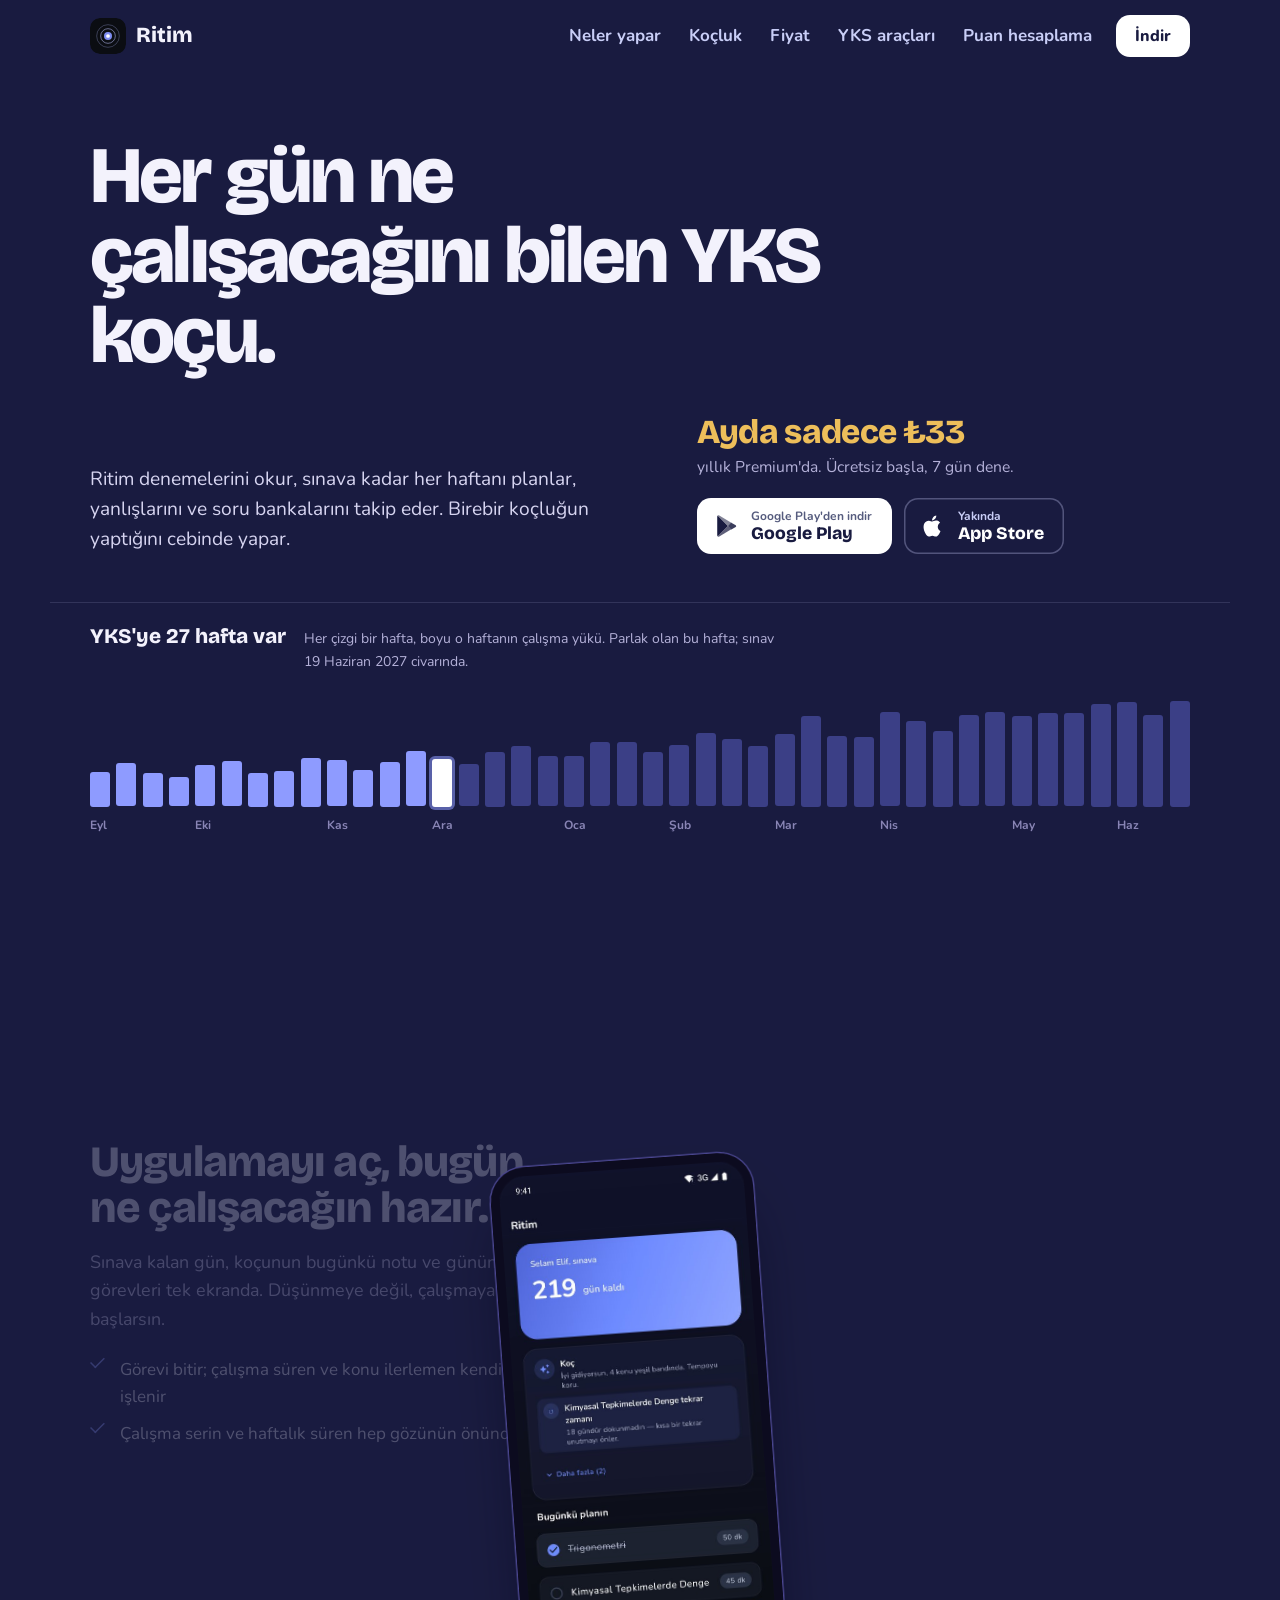
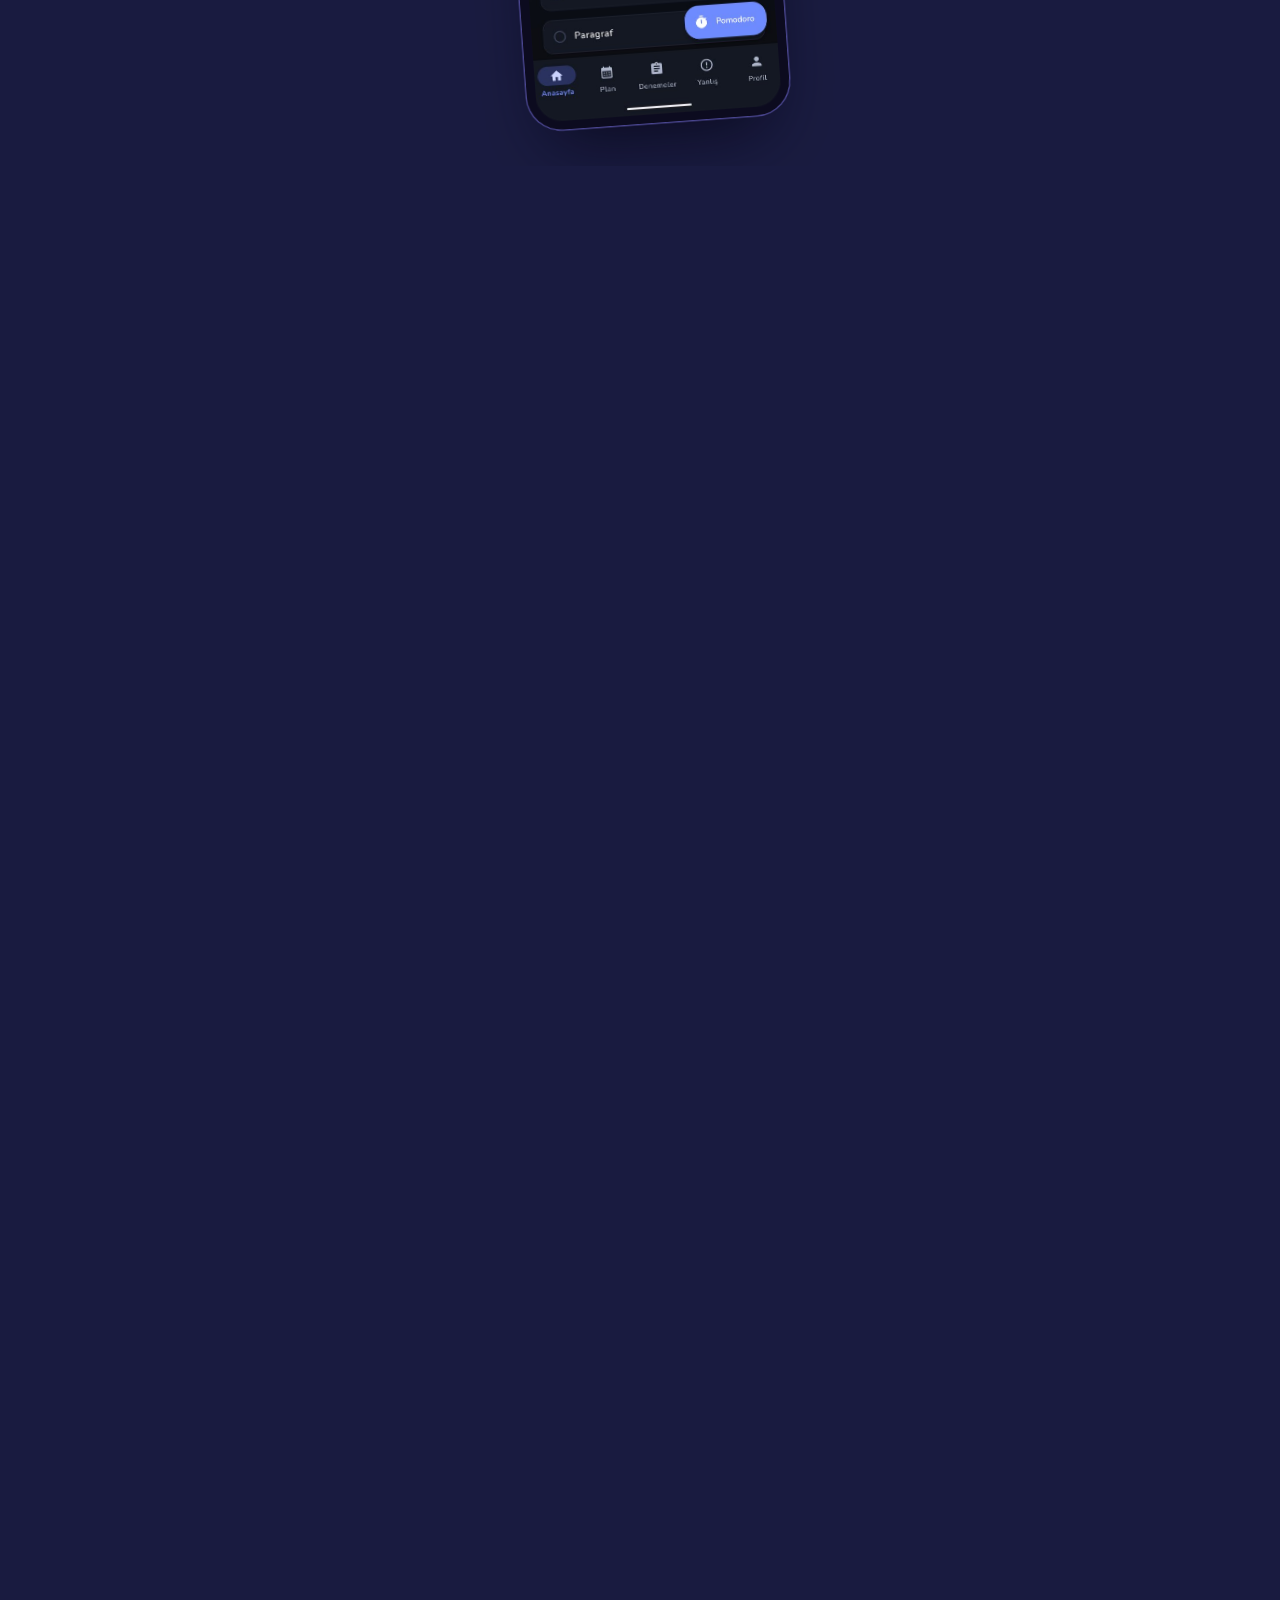
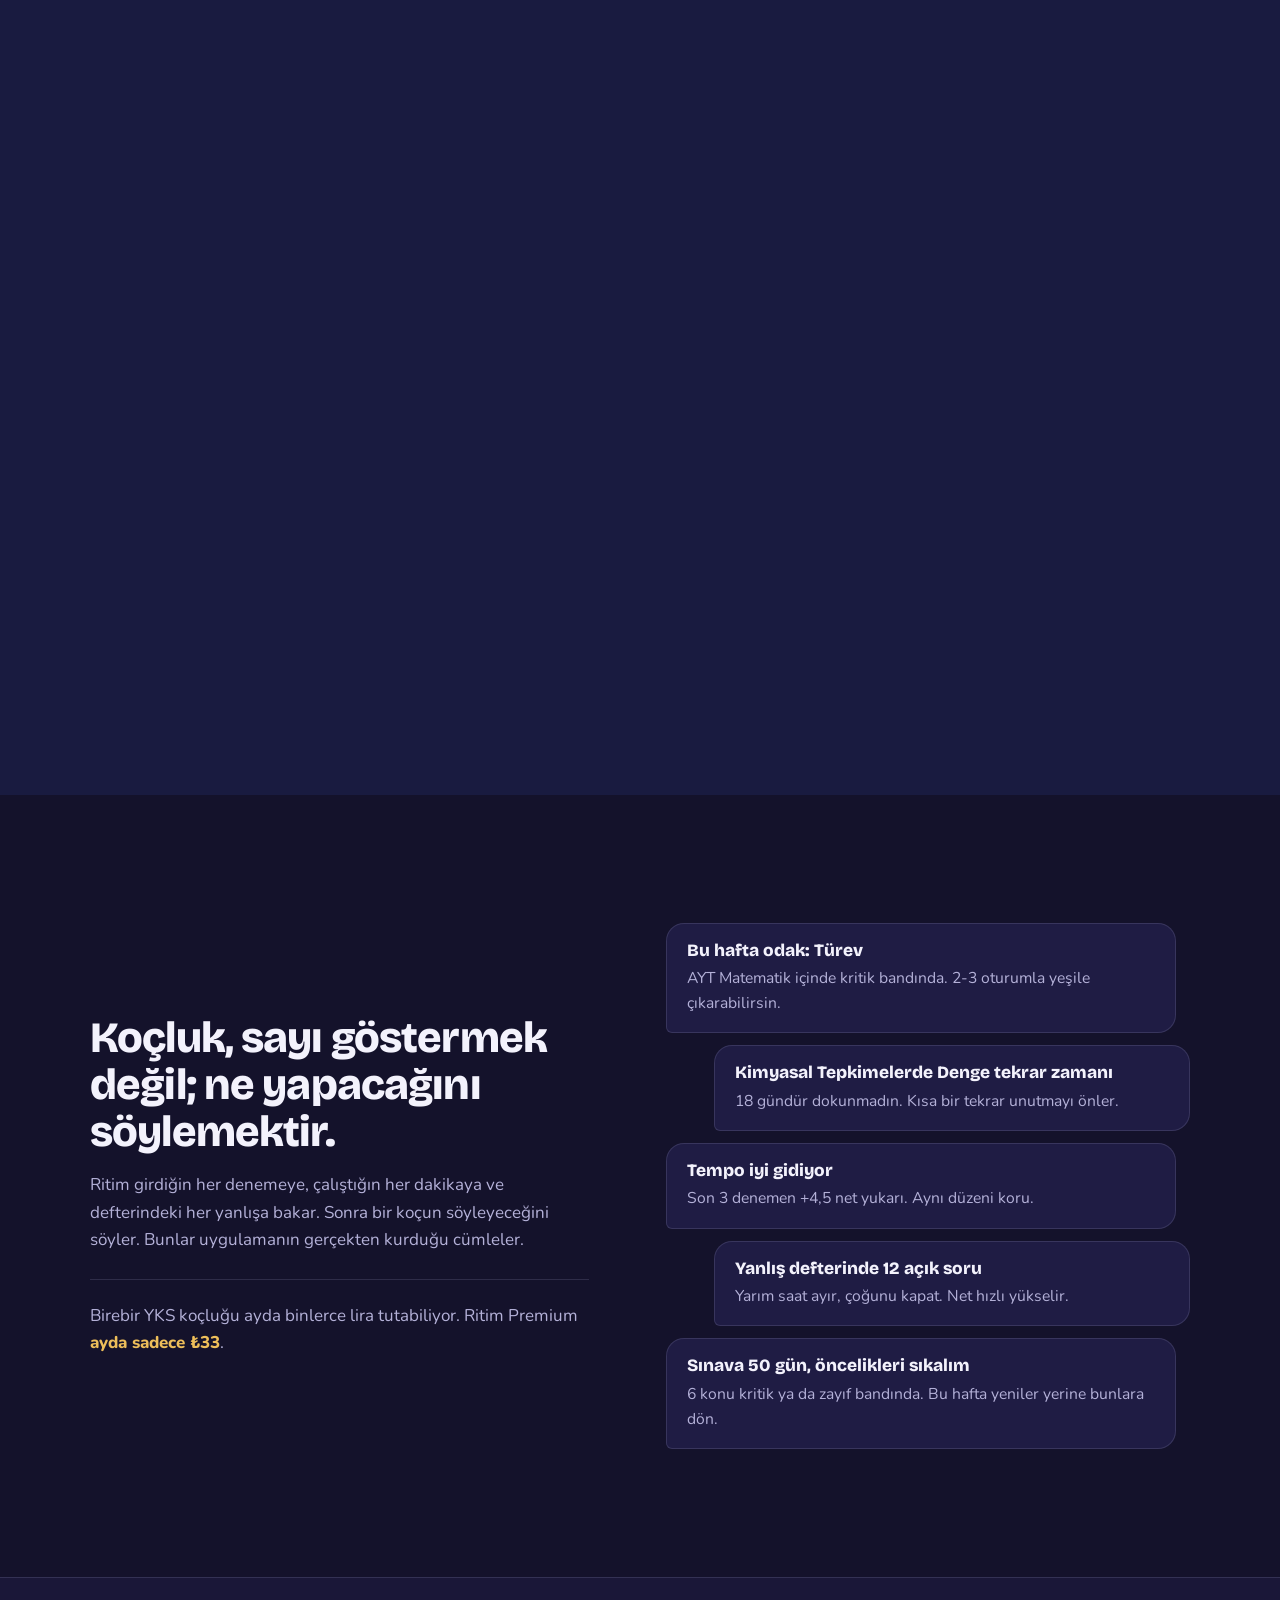
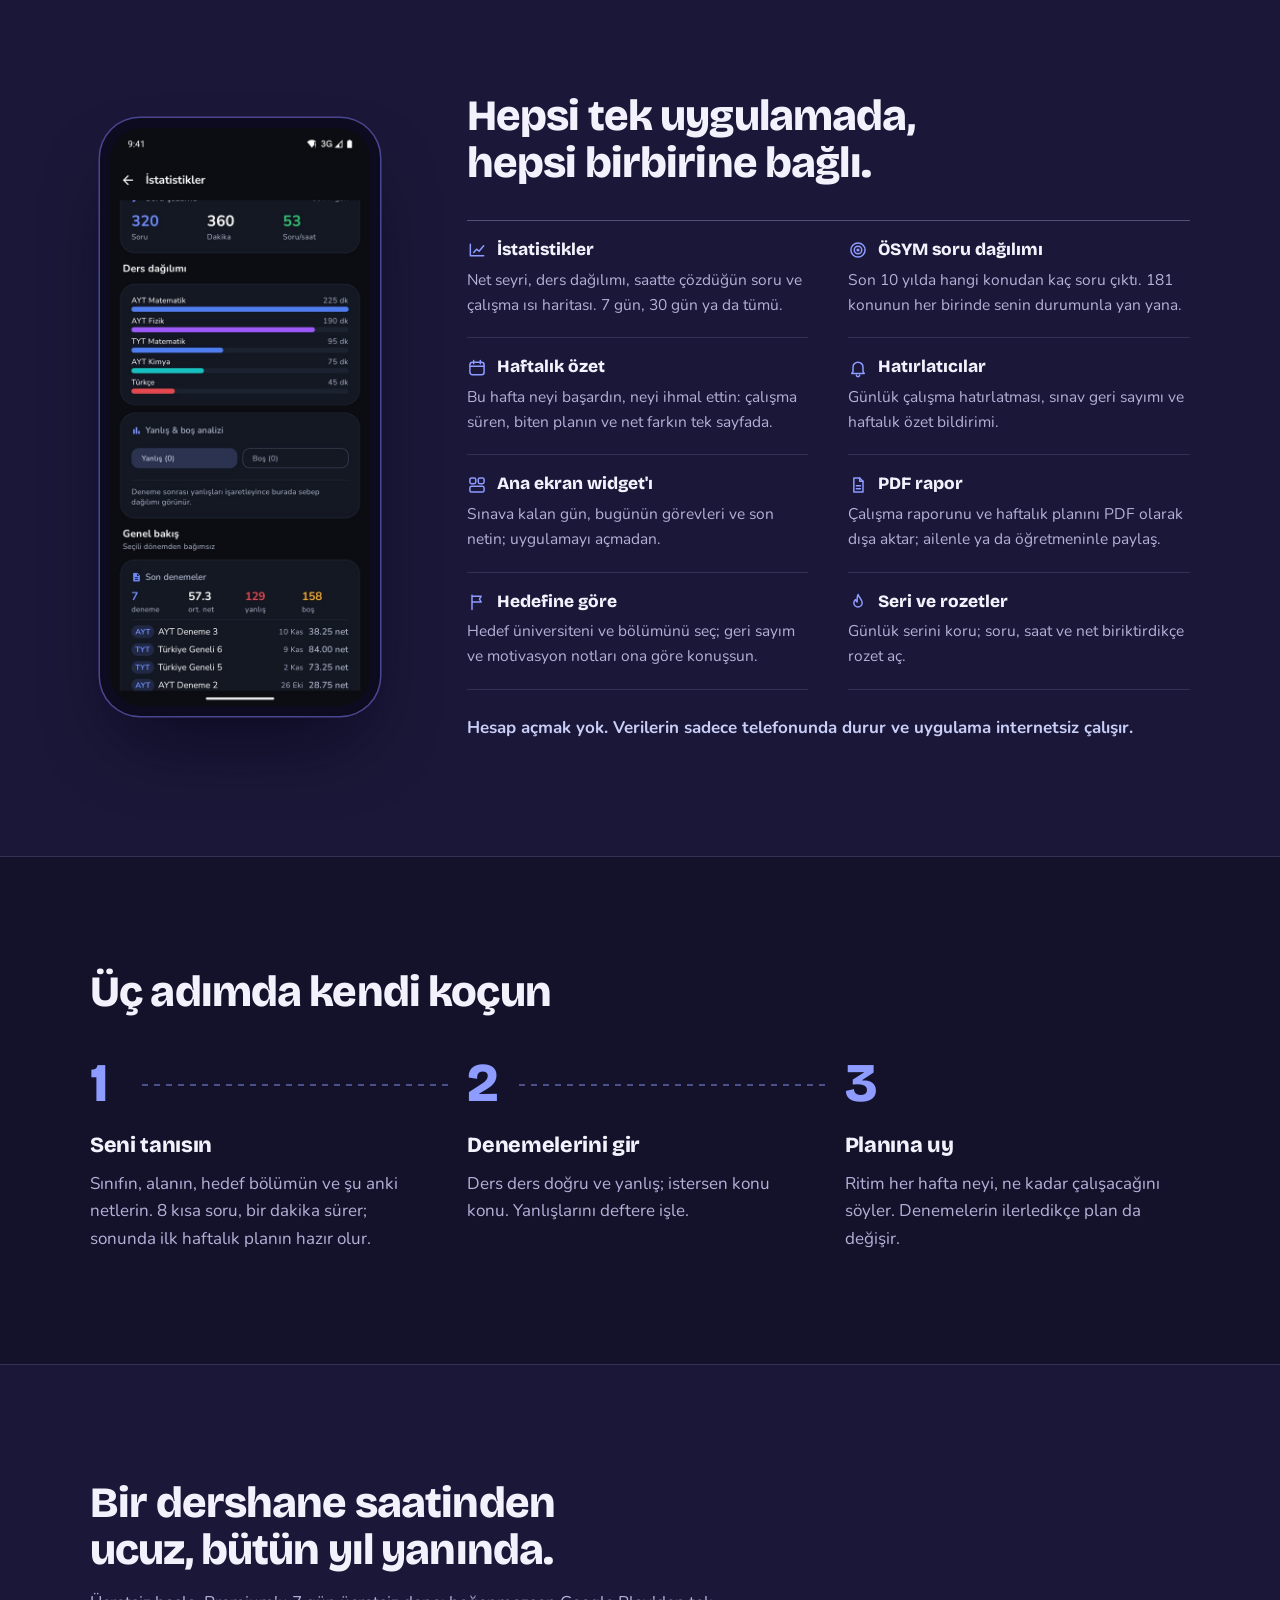
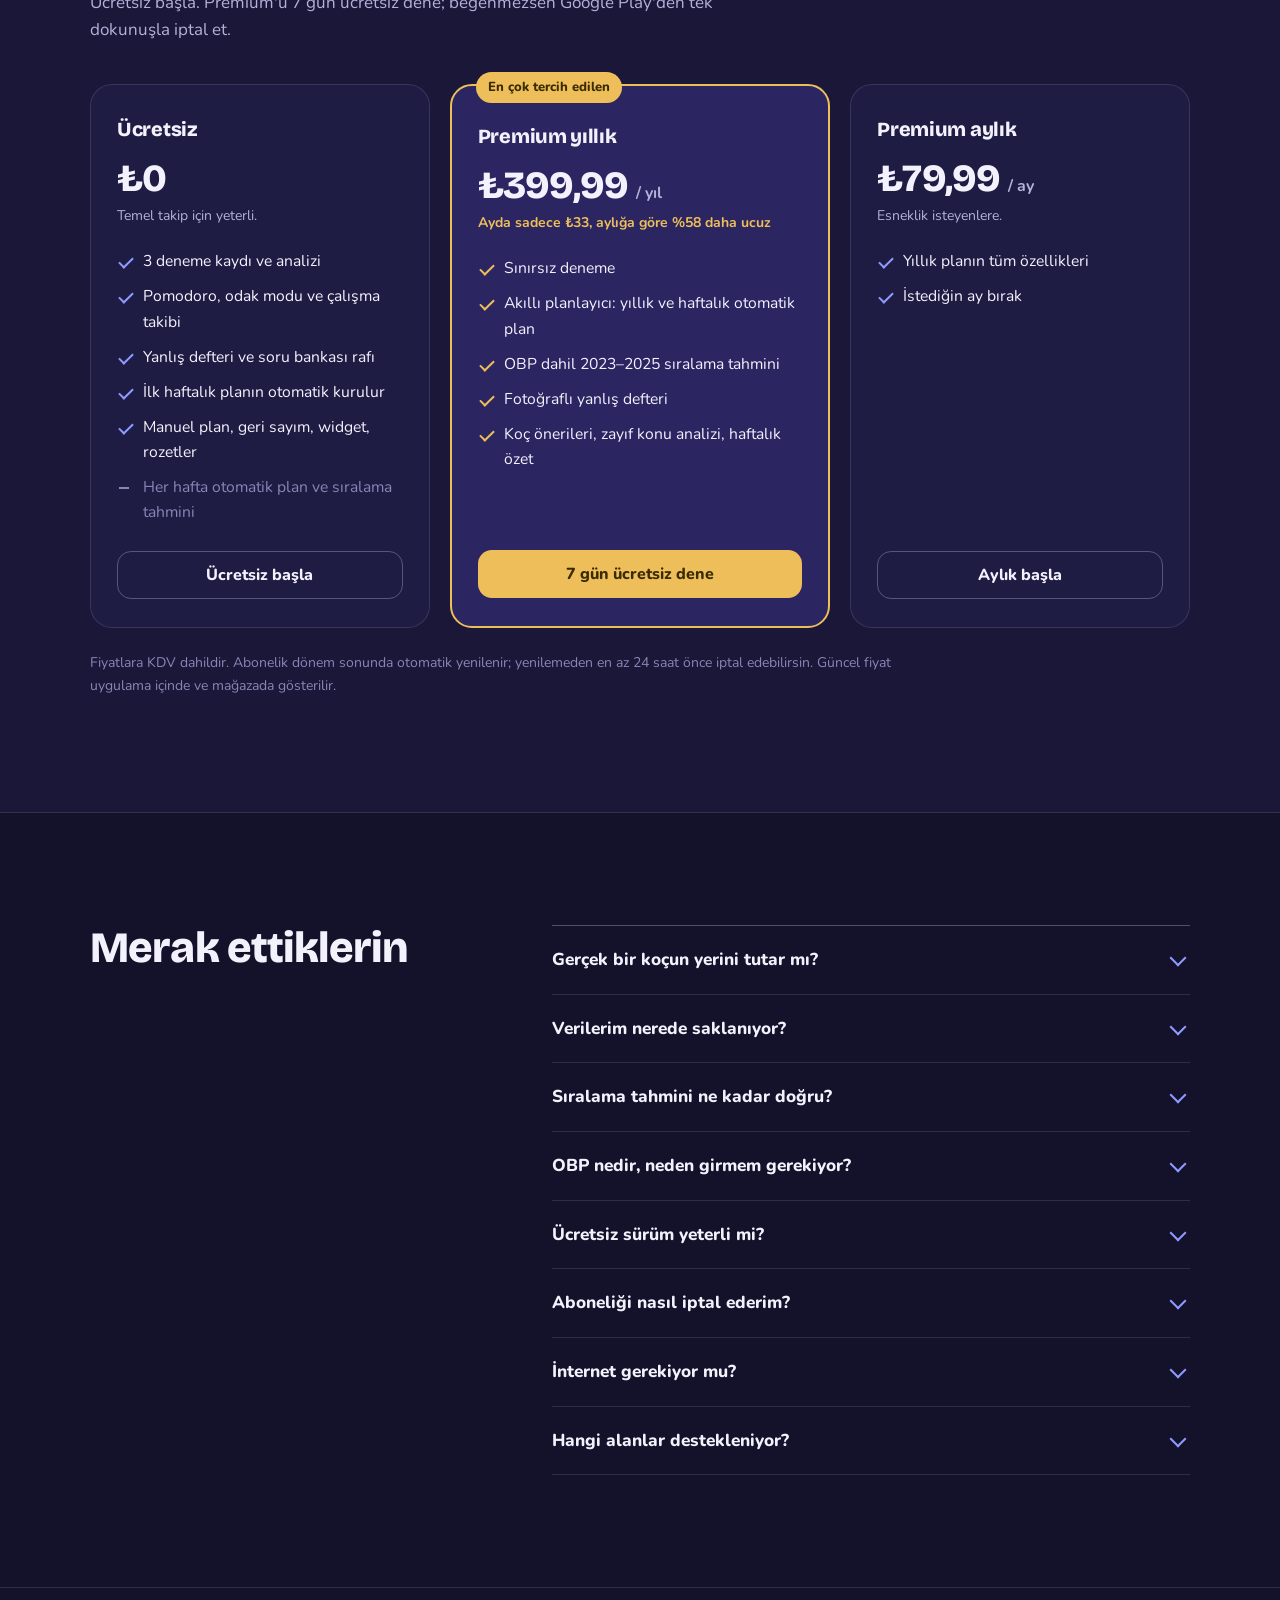
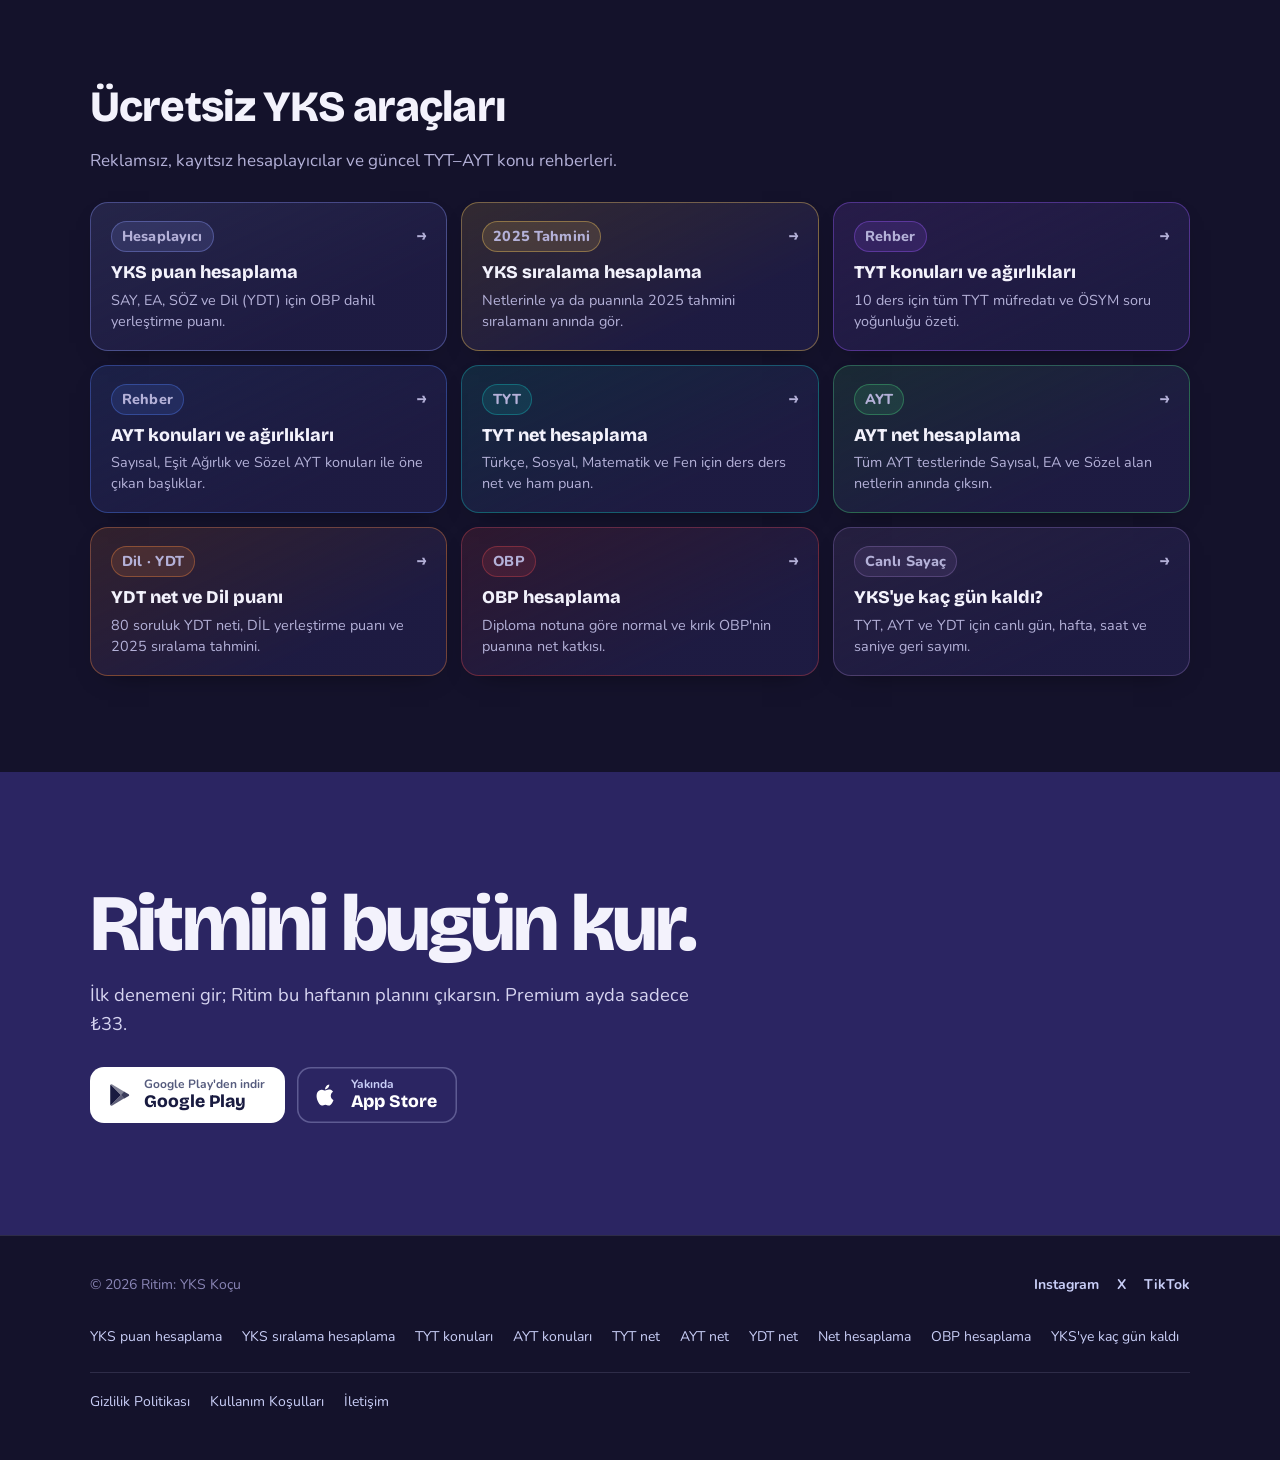
==== commit c67c9e15: "Website: upgrade 'Ritim'i tanı' CTA button with periwinkle-lavender hover shift (?v=5)" ====
--- a/index.html
+++ b/index.html
@@ -19,7 +19,7 @@
   <link rel="preconnect" href="https://fonts.googleapis.com">
   <link rel="preconnect" href="https://fonts.gstatic.com" crossorigin>
   <link href="https://fonts.googleapis.com/css2?family=Bricolage+Grotesque:opsz,wght@12..96,500..800&family=Nunito:wght@400;600;700;800&display=swap" rel="stylesheet">
-  <link rel="stylesheet" href="assets/style.css?v=4">
+  <link rel="stylesheet" href="assets/style.css?v=5">
   <script type="application/ld+json">
   {
     "@context": "https://schema.org",
--- a/assets/style.css
+++ b/assets/style.css
@@ -62,10 +62,30 @@
 }
 .btn-light { background: #fff; color: #191B40; }
 .btn-light:hover { background: var(--peri-soft); }
+.btn-brand {
+  background: linear-gradient(130deg, #9EA8FF 0%, #8390FF 48%, #B89BFF 100%);
+  background-size: 200% 200%;
+  background-position: 0% 50%;
+  color: #12102B;
+  border-color: rgba(255, 255, 255, .32);
+  padding: 0 26px;
+  gap: 9px;
+  box-shadow: 0 10px 28px -10px rgba(142, 155, 255, .65), inset 0 1px 0 rgba(255, 255, 255, .4);
+  transition: background-position .35s ease, transform .18s ease, box-shadow .22s ease, border-color .22s ease;
+}
+.btn-brand::after { content: "→"; font: 800 1.05em/1 var(--display); transition: transform .2s ease; }
+.btn-brand:hover {
+  background-position: 100% 50%;
+  border-color: rgba(255, 255, 255, .58);
+  transform: translateY(-2px);
+  box-shadow: 0 16px 34px -10px rgba(184, 155, 255, .82), inset 0 1px 0 rgba(255, 255, 255, .52);
+}
+.btn-brand:hover::after { transform: translateX(3px); }
+.btn-brand:active { transform: translateY(0); }
 .btn-ghost { border-color: var(--line-strong); color: var(--text); background: transparent; }
 .btn-ghost:hover { border-color: var(--peri); background: rgba(142, 155, 255, .08); }
-.btn-gold { background: var(--gold); color: var(--gold-ink); }
-.btn-gold:hover { background: #F3CD7A; }
+.btn-gold { background: var(--gold); color: var(--gold-ink); transition: background-color .15s ease, transform .16s ease, box-shadow .2s ease; }
+.btn-gold:hover { background: #F3CD7A; transform: translateY(-1px); box-shadow: 0 10px 24px -12px rgba(237, 190, 90, .75); }
 
 /* ---------- Üst menü ---------- */
 .nav { background: var(--bg-2); }
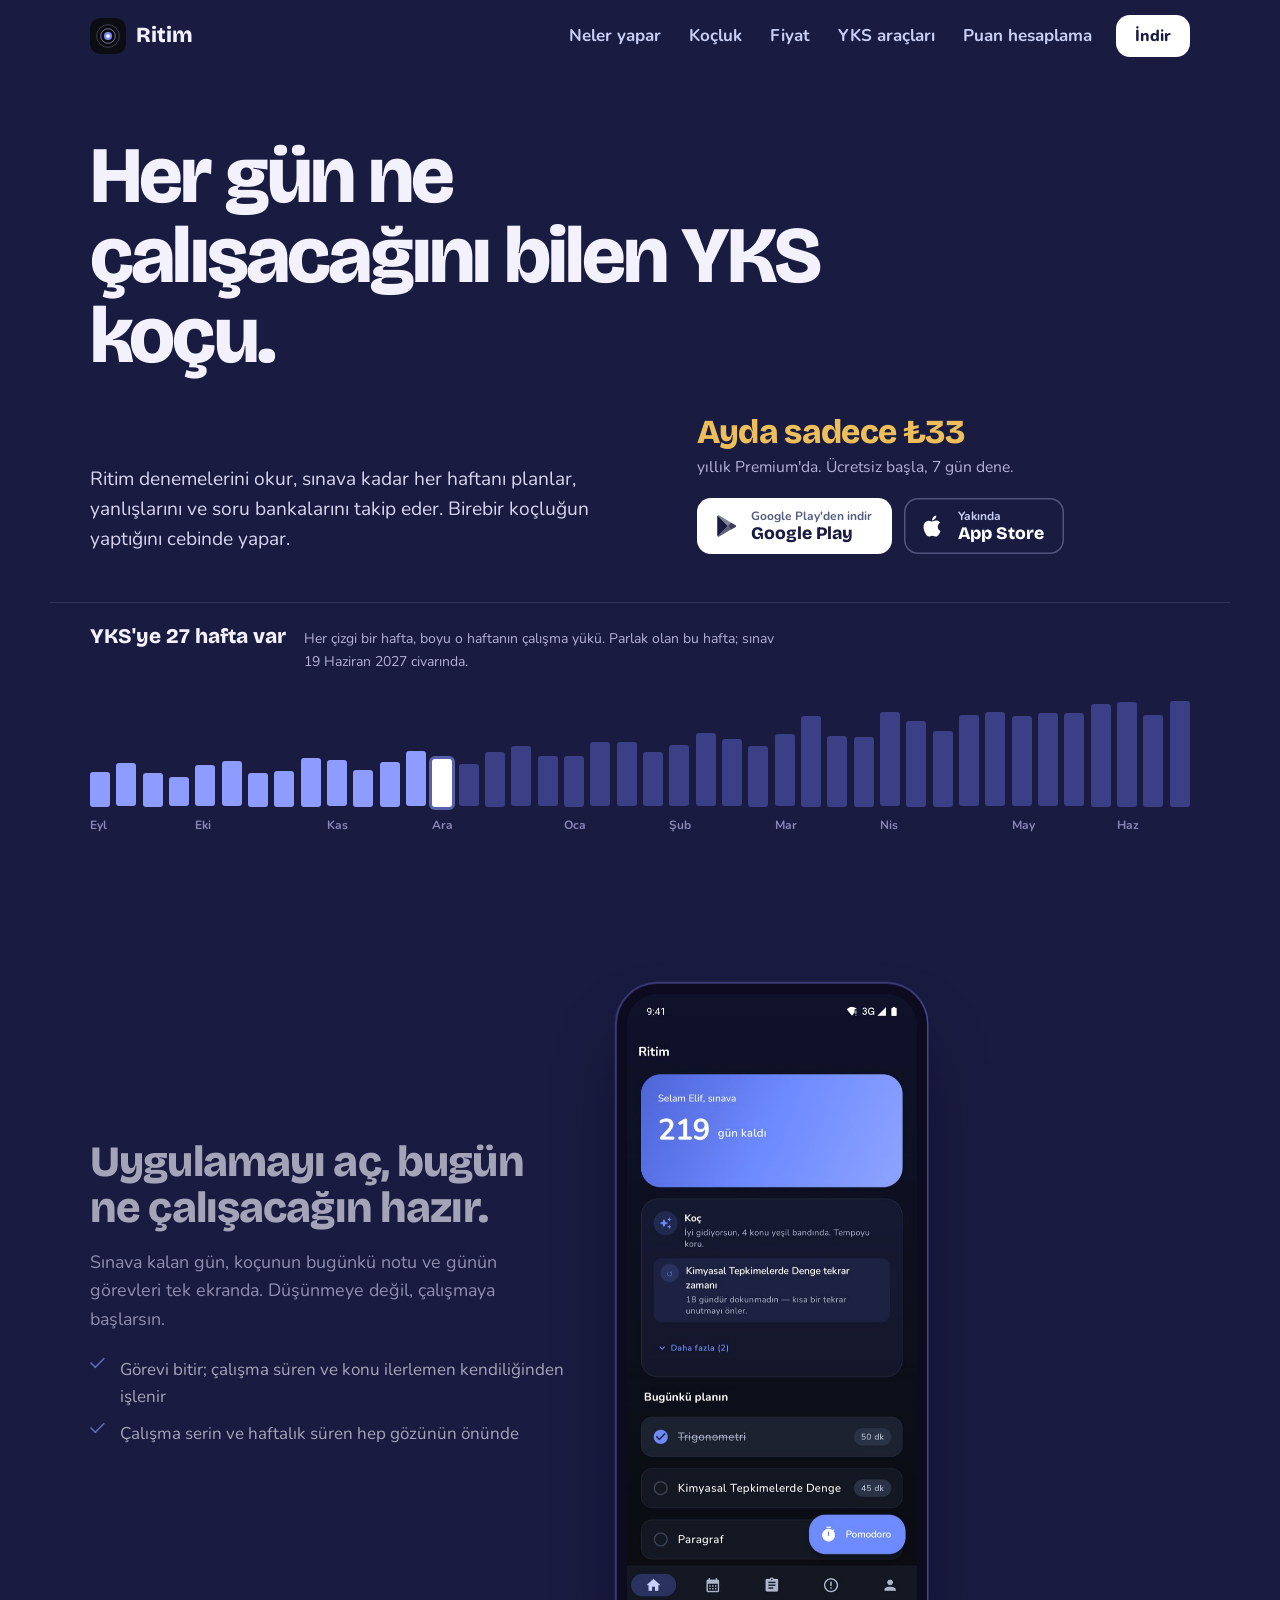
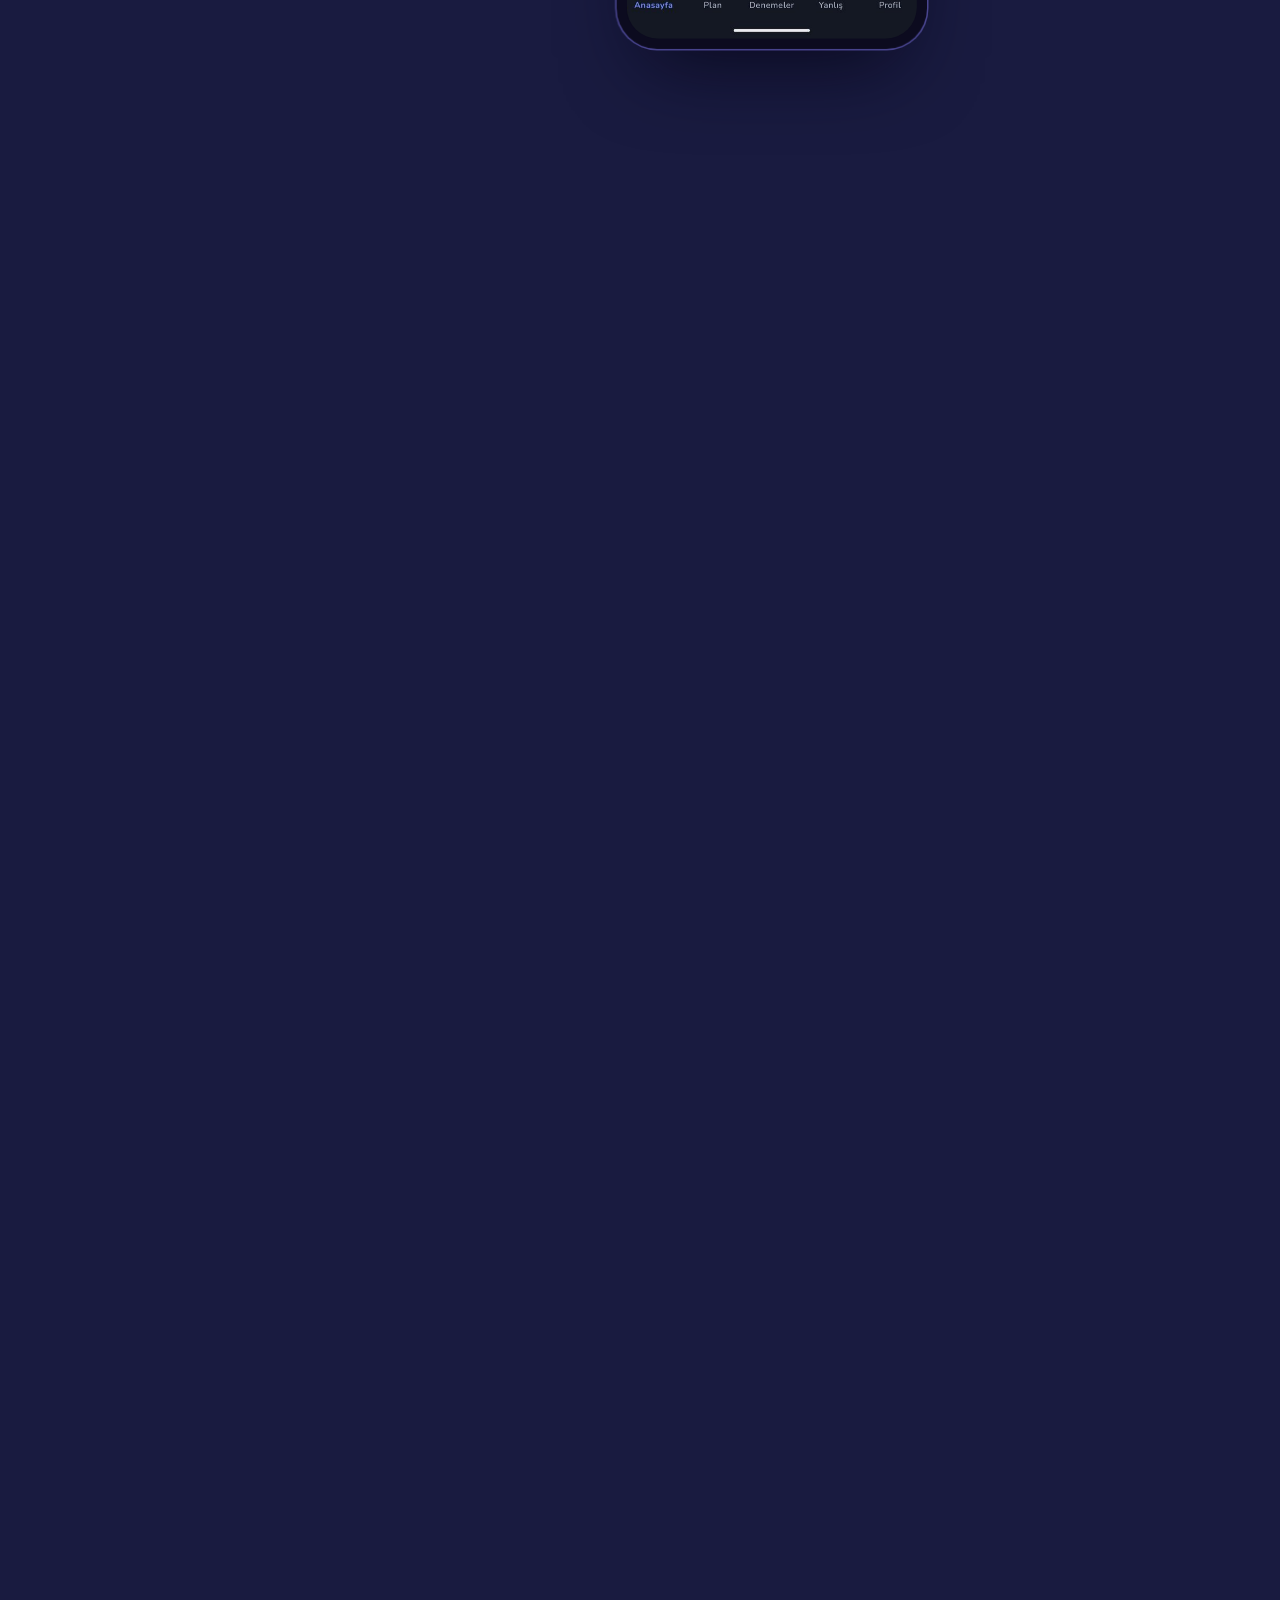
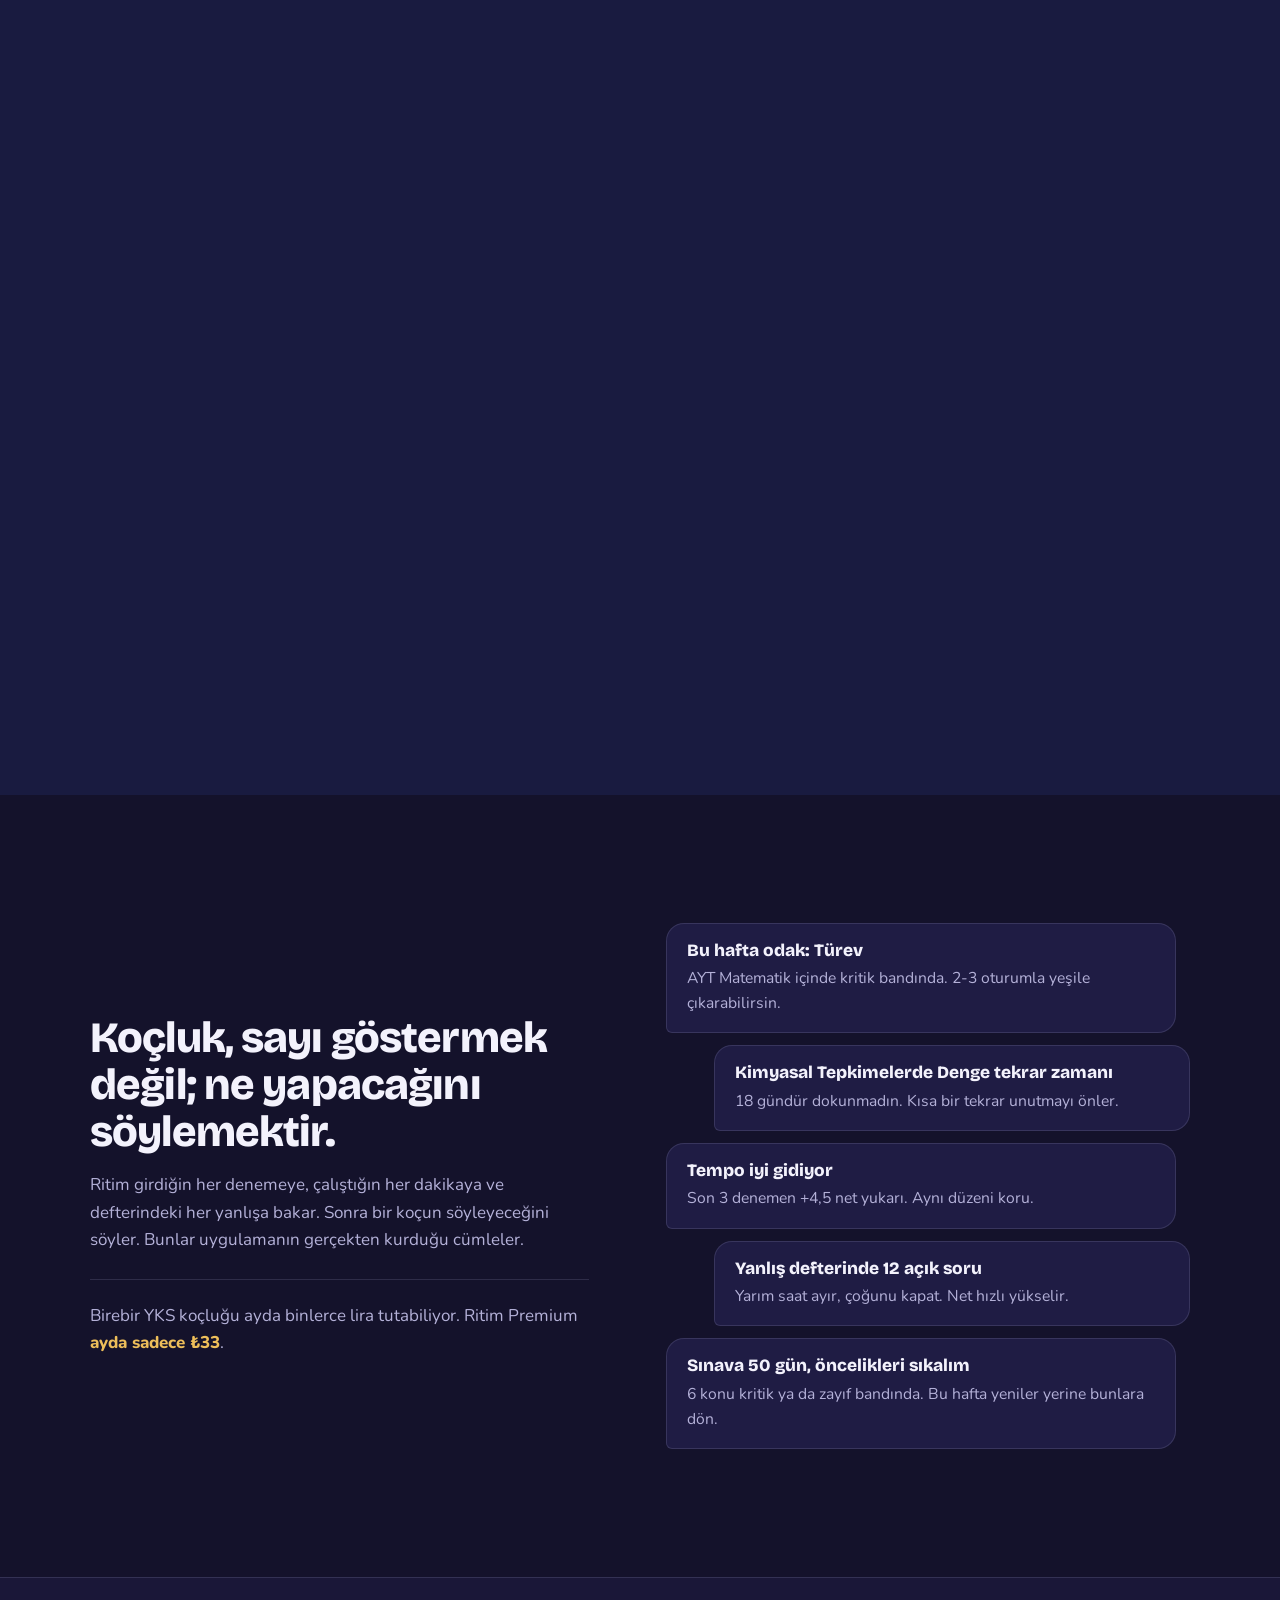
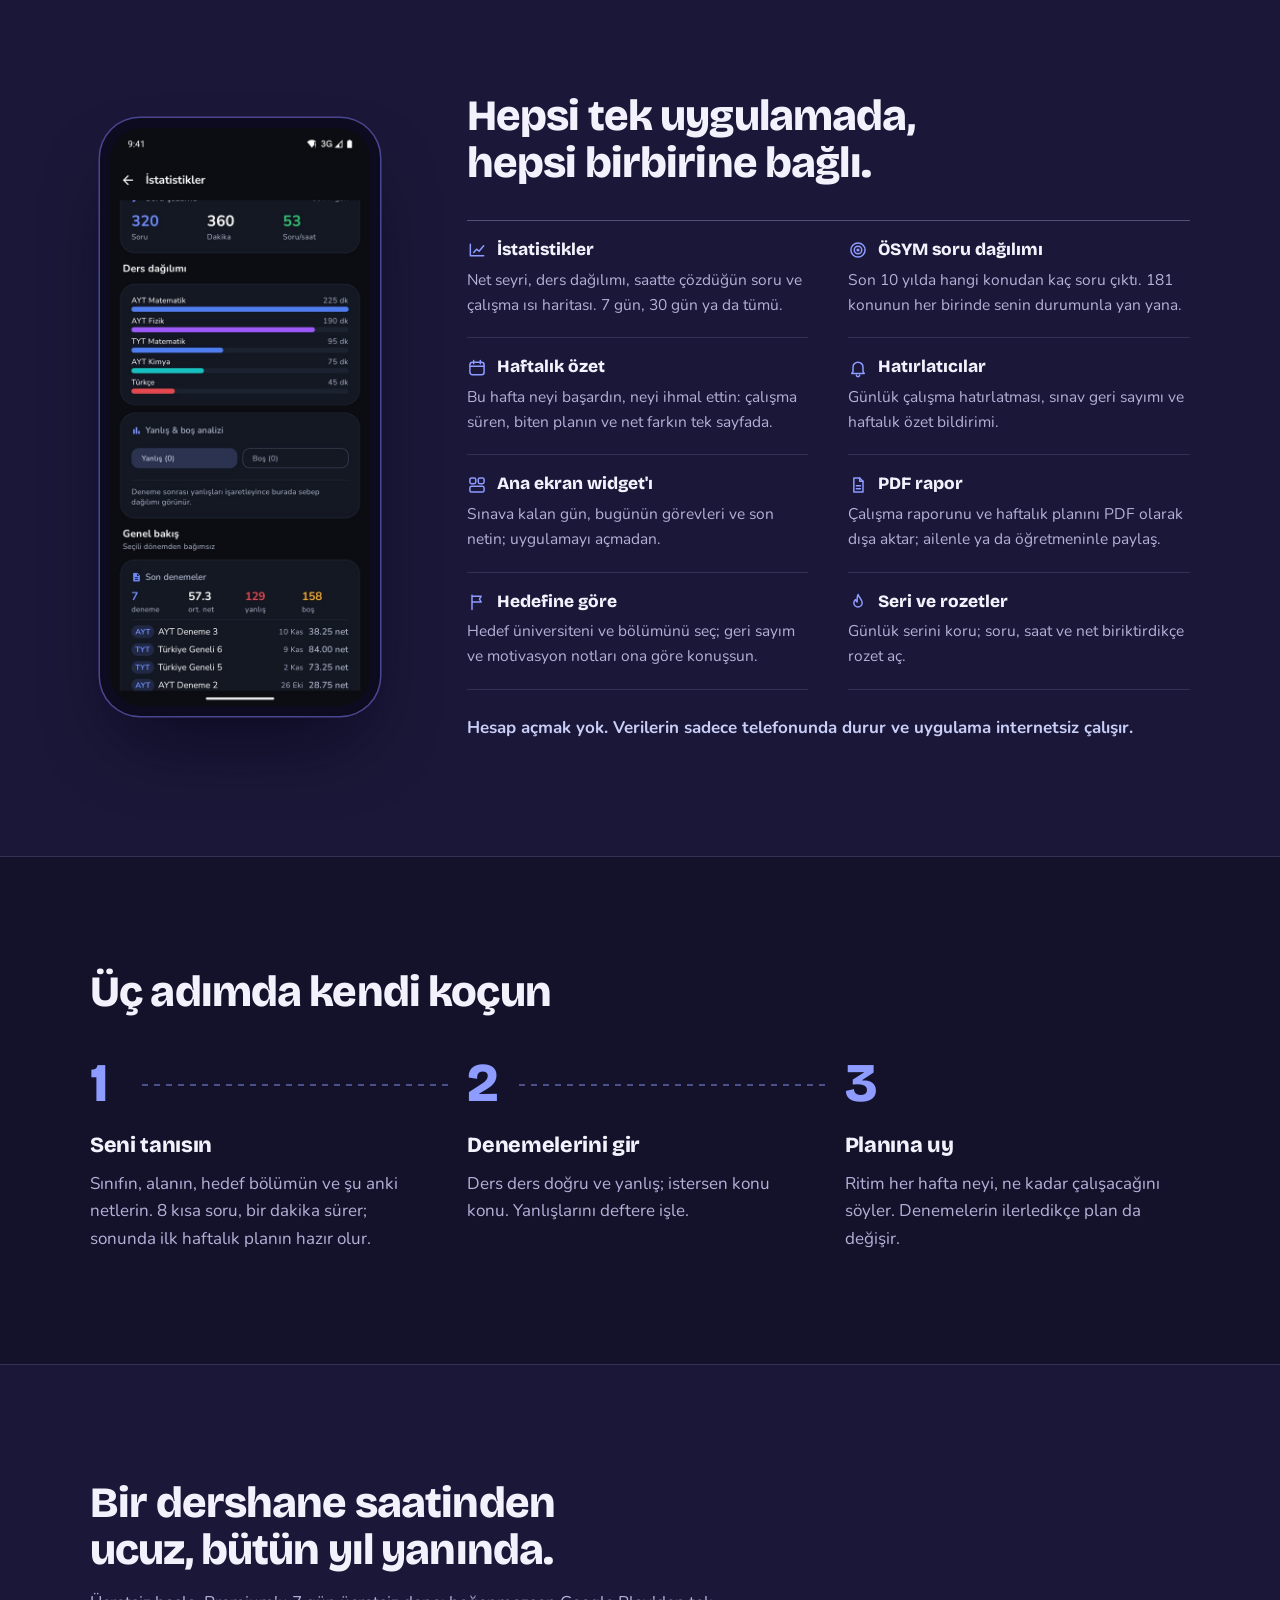
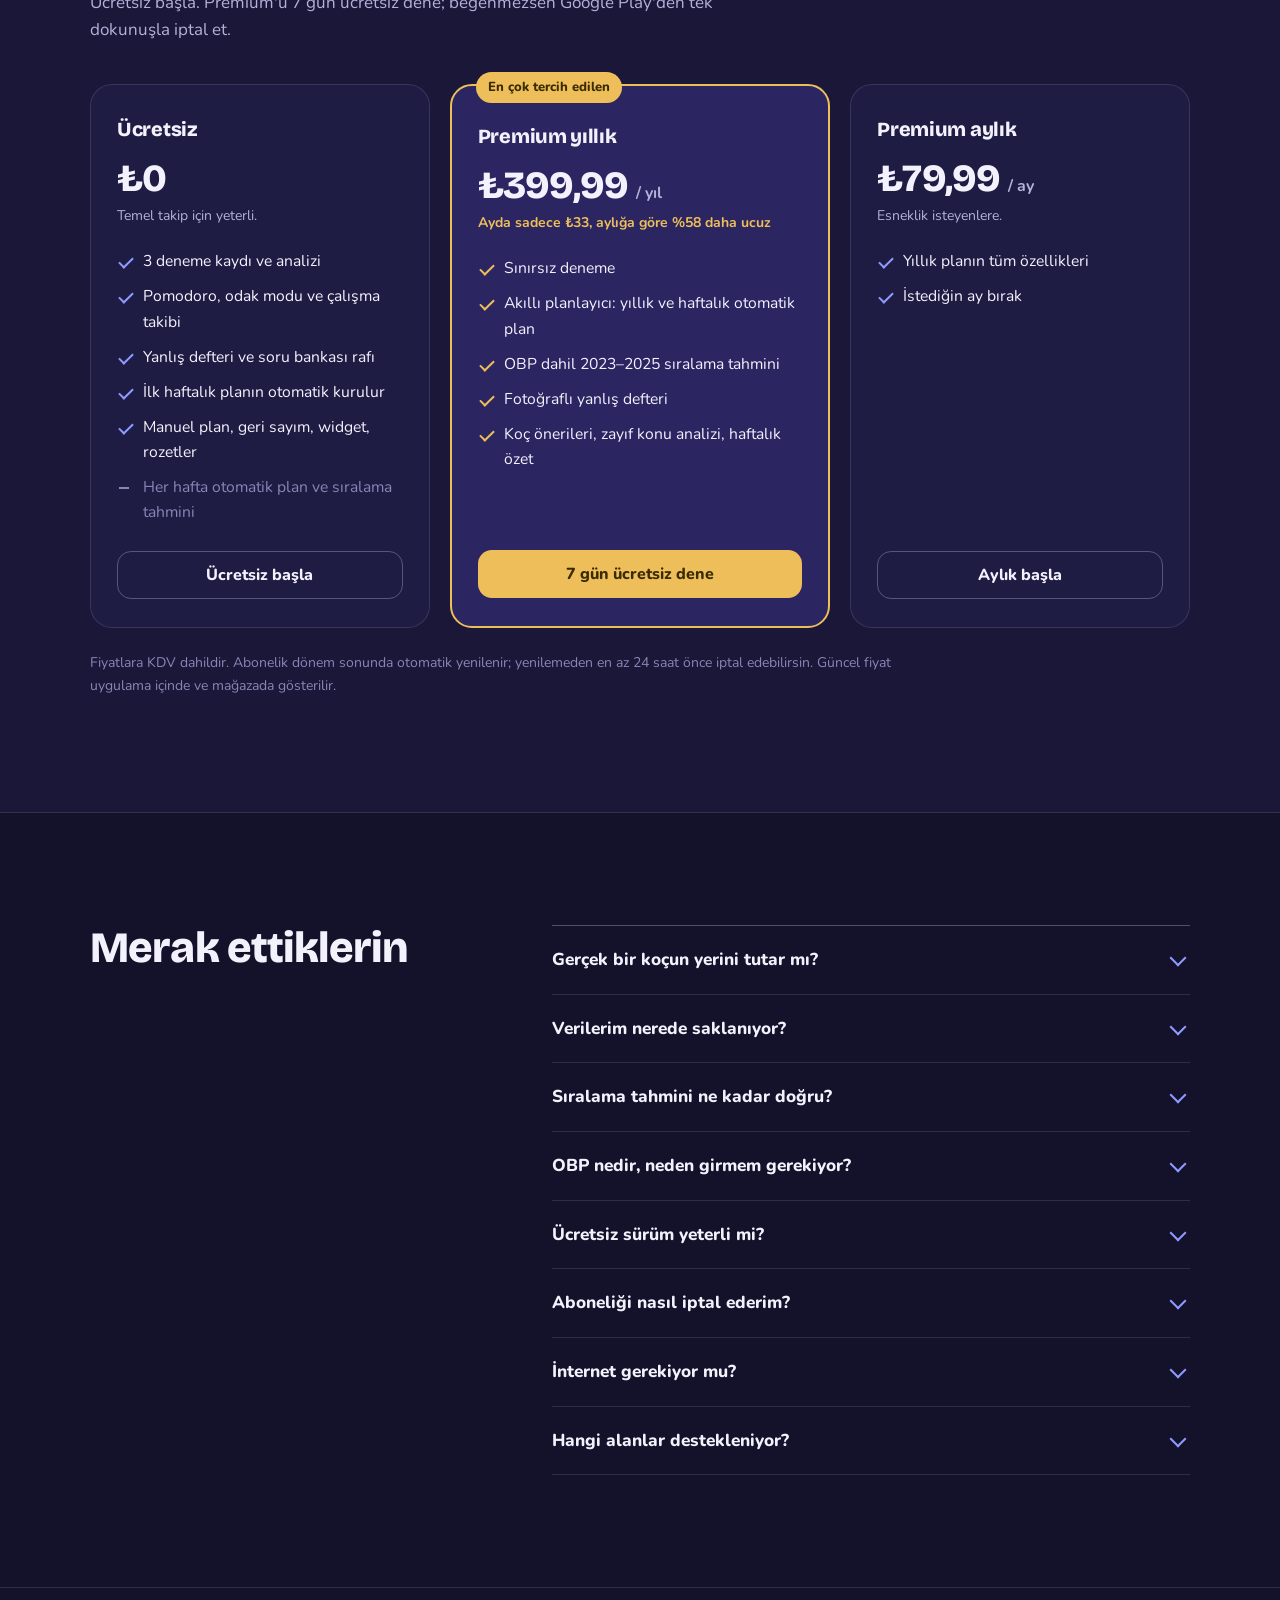
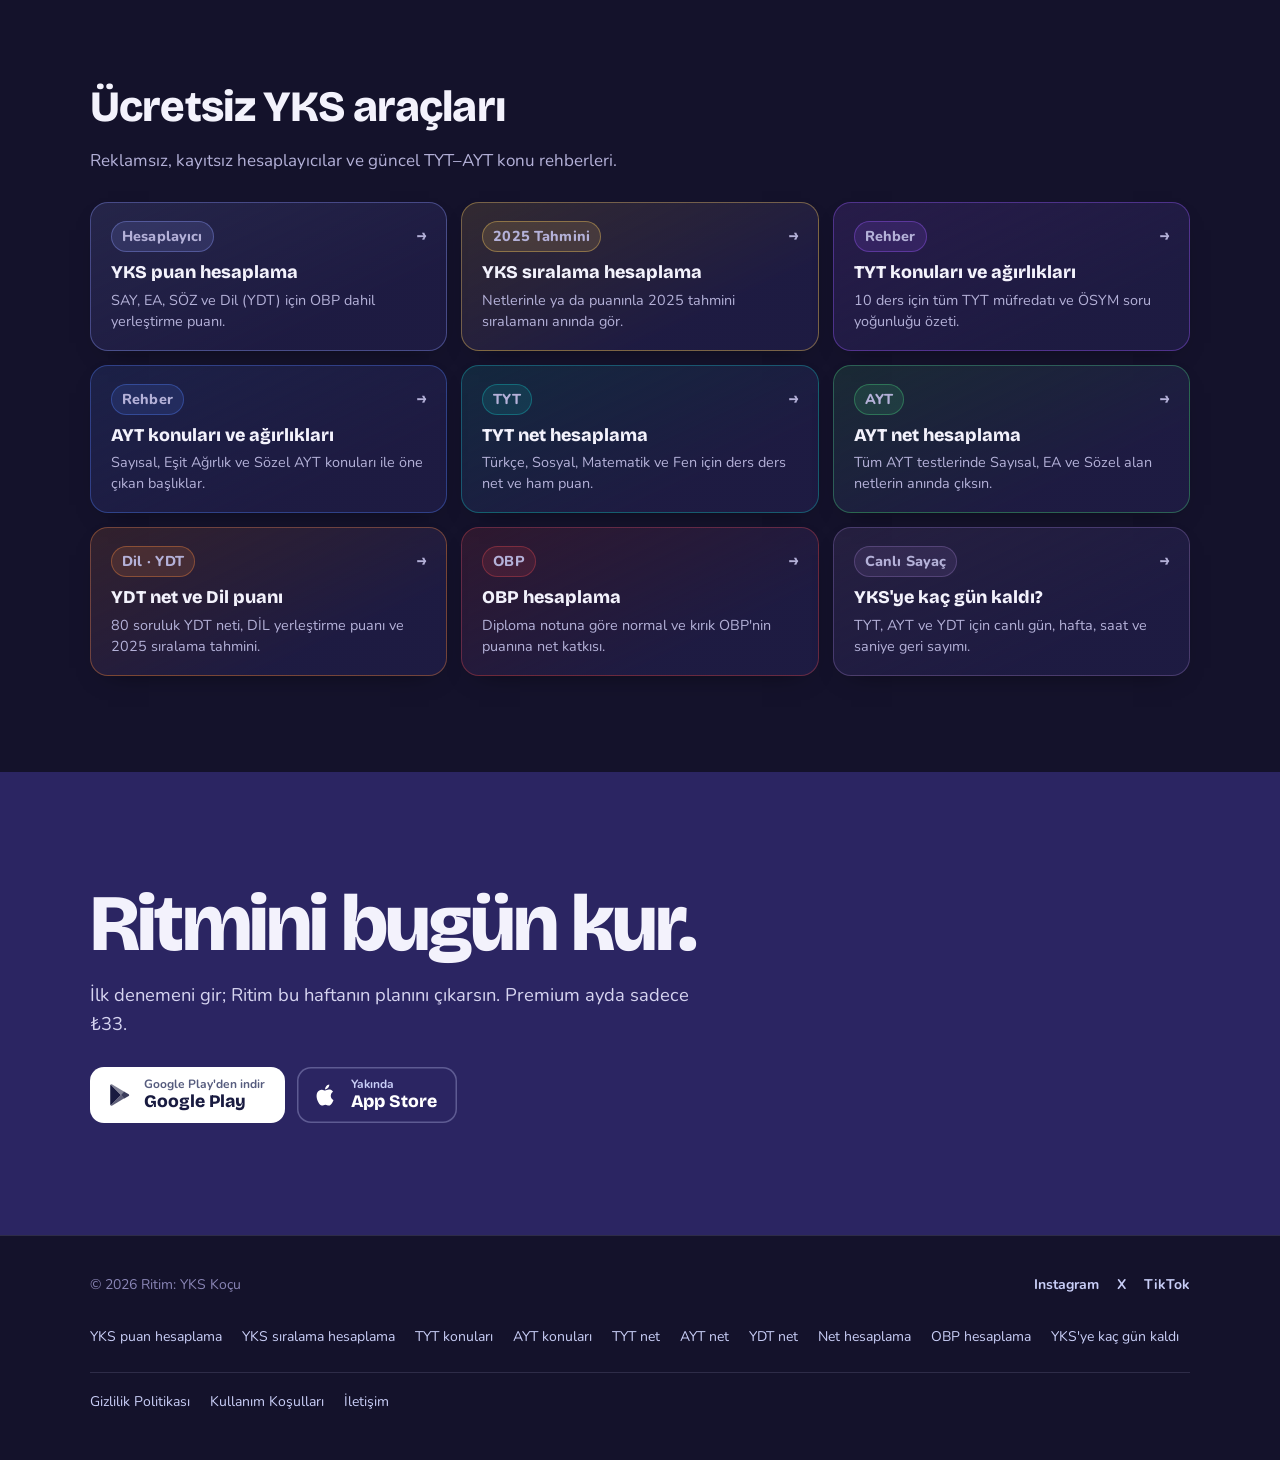
==== commit 933b3c98: "Website: gold CTA style (#1) for 'Ritim'i tanı' buttons (?v=6)" ====
--- a/index.html
+++ b/index.html
@@ -19,7 +19,7 @@
   <link rel="preconnect" href="https://fonts.googleapis.com">
   <link rel="preconnect" href="https://fonts.gstatic.com" crossorigin>
   <link href="https://fonts.googleapis.com/css2?family=Bricolage+Grotesque:opsz,wght@12..96,500..800&family=Nunito:wght@400;600;700;800&display=swap" rel="stylesheet">
-  <link rel="stylesheet" href="assets/style.css?v=5">
+  <link rel="stylesheet" href="assets/style.css?v=6">
   <script type="application/ld+json">
   {
     "@context": "https://schema.org",
--- a/assets/style.css
+++ b/assets/style.css
@@ -3,18 +3,23 @@
    Akılda kalan iki öğe: hero'daki haftalık ritim şeridi ve kaydırmaya bağlı telefon sahnesi. */
 
 :root {
-  --bg: #14122B;          /* sayfa zemini */
-  --bg-2: #191B40;        /* hero / koyu bantlar */
-  --surface: #1F1C44;     /* kartlar */
+  --bg: #14122B;
+  /* sayfa zemini */
+  --bg-2: #191B40;
+  /* hero / koyu bantlar */
+  --surface: #1F1C44;
+  /* kartlar */
   --surface-2: #29255A;
   --line: rgba(201, 206, 247, .14);
   --line-strong: rgba(201, 206, 247, .32);
-  --peri: #8E9BFF;        /* marka, ritim çizgileri */
+  --peri: #8E9BFF;
+  /* marka, ritim çizgileri */
   --peri-soft: #C9CEF7;
   --text: #F3F2FC;
   --muted: #B4B1D8;
   --dim: #8985B5;
-  --gold: #EDBE5A;        /* sadece fiyat ve Premium */
+  --gold: #EDBE5A;
+  /* sadece fiyat ve Premium */
   --gold-ink: #3A2C00;
 
   --display: "Bricolage Grotesque", "Nunito", system-ui, sans-serif;
@@ -30,9 +35,22 @@
   --max: 1180px;
 }
 
-*, *::before, *::after { box-sizing: border-box; }
-[hidden] { display: none !important; }
-html { scroll-behavior: smooth; -webkit-text-size-adjust: 100%; overflow-x: clip; }
+*,
+*::before,
+*::after {
+  box-sizing: border-box;
+}
+
+[hidden] {
+  display: none !important;
+}
+
+html {
+  scroll-behavior: smooth;
+  -webkit-text-size-adjust: 100%;
+  overflow-x: clip;
+}
+
 body {
   margin: 0;
   background: var(--bg);
@@ -41,44 +59,98 @@
   -webkit-font-smoothing: antialiased;
   overflow-x: clip;
 }
-img { max-width: 100%; height: auto; display: block; }
-a { color: inherit; }
-h1, h2, h3 { font-family: var(--display); font-optical-sizing: auto; margin: 0; letter-spacing: -0.015em; }
-p { margin: 0; }
-svg { width: 20px; height: 20px; fill: none; stroke: currentColor; stroke-width: 1.8; stroke-linecap: round; stroke-linejoin: round; flex: none; }
-
-:focus-visible { outline: 3px solid var(--peri); outline-offset: 3px; border-radius: 6px; }
-
-.wrap { width: 100%; max-width: var(--max); margin: 0 auto; padding: 0 var(--gutter); }
-.skip { position: absolute; left: -999px; top: 8px; background: #fff; color: #14122B; padding: 10px 14px; border-radius: 8px; z-index: 20; }
-.skip:focus { left: 8px; }
+
+img {
+  max-width: 100%;
+  height: auto;
+  display: block;
+}
+
+a {
+  color: inherit;
+}
+
+h1,
+h2,
+h3 {
+  font-family: var(--display);
+  font-optical-sizing: auto;
+  margin: 0;
+  letter-spacing: -0.015em;
+}
+
+p {
+  margin: 0;
+}
+
+svg {
+  width: 20px;
+  height: 20px;
+  fill: none;
+  stroke: currentColor;
+  stroke-width: 1.8;
+  stroke-linecap: round;
+  stroke-linejoin: round;
+  flex: none;
+}
+
+:focus-visible {
+  outline: 3px solid var(--peri);
+  outline-offset: 3px;
+  border-radius: 6px;
+}
+
+.wrap {
+  width: 100%;
+  max-width: var(--max);
+  margin: 0 auto;
+  padding: 0 var(--gutter);
+}
+
+.skip {
+  position: absolute;
+  left: -999px;
+  top: 8px;
+  background: #fff;
+  color: #14122B;
+  padding: 10px 14px;
+  border-radius: 8px;
+  z-index: 20;
+}
+
+.skip:focus {
+  left: 8px;
+}
 
 /* ---------- Butonlar ---------- */
 .btn {
-  display: inline-flex; align-items: center; justify-content: center;
-  min-height: 48px; padding: 0 22px; border-radius: 14px;
-  font: 800 1rem/1 var(--body); text-decoration: none; cursor: pointer;
-  border: 1.5px solid transparent; transition: background-color .15s ease, border-color .15s ease;
+  display: inline-flex;
+  align-items: center;
+  justify-content: center;
+  min-height: 48px;
+  padding: 0 22px;
+  border-radius: 14px;
+  font: 800 1rem/1 var(--body);
+  text-decoration: none;
+  cursor: pointer;
+  border: 1.5px solid transparent;
+  transition: background-color .15s ease, border-color .15s ease;
 }
 .btn-light { background: #fff; color: #191B40; }
 .btn-light:hover { background: var(--peri-soft); }
 .btn-brand {
-  background: linear-gradient(130deg, #9EA8FF 0%, #8390FF 48%, #B89BFF 100%);
-  background-size: 200% 200%;
-  background-position: 0% 50%;
-  color: #12102B;
-  border-color: rgba(255, 255, 255, .32);
-  padding: 0 26px;
-  gap: 9px;
-  box-shadow: 0 10px 28px -10px rgba(142, 155, 255, .65), inset 0 1px 0 rgba(255, 255, 255, .4);
-  transition: background-position .35s ease, transform .18s ease, box-shadow .22s ease, border-color .22s ease;
+  background: var(--gold);
+  color: var(--gold-ink);
+  padding: 0 24px;
+  gap: 8px;
+  box-shadow: 0 8px 22px -10px rgba(237, 190, 90, .55);
+  transition: background-color .2s ease, transform .18s ease, box-shadow .22s ease;
 }
 .btn-brand::after { content: "→"; font: 800 1.05em/1 var(--display); transition: transform .2s ease; }
 .btn-brand:hover {
-  background-position: 100% 50%;
-  border-color: rgba(255, 255, 255, .58);
+  background: #F6D585;
   transform: translateY(-2px);
-  box-shadow: 0 16px 34px -10px rgba(184, 155, 255, .82), inset 0 1px 0 rgba(255, 255, 255, .52);
+  box-shadow: 0 14px 28px -10px rgba(237, 190, 90, .82);
 }
 .btn-brand:hover::after { transform: translateX(3px); }
 .btn-brand:active { transform: translateY(0); }
@@ -87,89 +159,333 @@
 .btn-gold { background: var(--gold); color: var(--gold-ink); transition: background-color .15s ease, transform .16s ease, box-shadow .2s ease; }
 .btn-gold:hover { background: #F3CD7A; transform: translateY(-1px); box-shadow: 0 10px 24px -12px rgba(237, 190, 90, .75); }
 
+.btn-light {
+  background: #fff;
+  color: #191B40;
+}
+
+.btn-light:hover {
+  background: var(--peri-soft);
+}
+
+.btn-ghost {
+  border-color: var(--line-strong);
+  color: var(--text);
+  background: transparent;
+}
+
+.btn-ghost:hover {
+  border-color: var(--peri);
+  background: rgba(142, 155, 255, .08);
+}
+
+.btn-gold {
+  background: var(--gold);
+  color: var(--gold-ink);
+}
+
+.btn-gold:hover {
+  background: #F3CD7A;
+}
+
 /* ---------- Üst menü ---------- */
-.nav { background: var(--bg-2); }
-.nav .wrap { display: flex; align-items: center; gap: 24px; min-height: 72px; }
-.brand { display: inline-flex; align-items: center; gap: 10px; text-decoration: none; font: 800 1.35rem/1 var(--display); }
-.brand img { border-radius: 10px; }
-.nav-links { display: flex; gap: 28px; margin-left: auto; }
-.nav-links a { text-decoration: none; font-weight: 700; color: var(--peri-soft); padding: 12px 0; }
-.nav-links a:hover { color: #fff; }
-.nav-cta { min-height: 42px; padding: 0 18px; }
+.nav {
+  background: var(--bg-2);
+}
+
+.nav .wrap {
+  display: flex;
+  align-items: center;
+  gap: 24px;
+  min-height: 72px;
+}
+
+.brand {
+  display: inline-flex;
+  align-items: center;
+  gap: 10px;
+  text-decoration: none;
+  font: 800 1.35rem/1 var(--display);
+}
+
+.brand img {
+  border-radius: 10px;
+}
+
+.nav-links {
+  display: flex;
+  gap: 28px;
+  margin-left: auto;
+}
+
+.nav-links a {
+  text-decoration: none;
+  font-weight: 700;
+  color: var(--peri-soft);
+  padding: 12px 0;
+}
+
+.nav-links a:hover {
+  color: #fff;
+}
+
+.nav-cta {
+  min-height: 42px;
+  padding: 0 18px;
+}
+
 @media (max-width: 760px) {
-  .nav { overflow-x: clip; }
-  .nav .wrap { flex-wrap: wrap; gap: 0 16px; padding-top: 10px; padding-bottom: 6px; min-height: 64px; }
-  .nav-cta { margin-left: auto; }
+  .nav {
+    overflow-x: clip;
+  }
+
+  .nav .wrap {
+    flex-wrap: wrap;
+    gap: 0 16px;
+    padding-top: 10px;
+    padding-bottom: 6px;
+    min-height: 64px;
+  }
+
+  .nav-cta {
+    margin-left: auto;
+  }
+
   .nav-links {
-    order: 3; flex: 1 0 100%; min-width: 0; max-width: 100%; margin-left: 0; margin-top: 8px; padding: 4px 0;
-    gap: 18px; overflow-x: auto; -webkit-overflow-scrolling: touch; scrollbar-width: none;
-    border-top: 1px solid var(--line); white-space: nowrap;
-  }
-  .nav-links::-webkit-scrollbar { display: none; }
-  .nav-links a { padding: 8px 0; font-size: .92rem; flex: none; }
+    order: 3;
+    flex: 1 0 100%;
+    min-width: 0;
+    max-width: 100%;
+    margin-left: 0;
+    margin-top: 8px;
+    padding: 4px 0;
+    gap: 18px;
+    overflow-x: auto;
+    -webkit-overflow-scrolling: touch;
+    scrollbar-width: none;
+    border-top: 1px solid var(--line);
+    white-space: nowrap;
+  }
+
+  .nav-links::-webkit-scrollbar {
+    display: none;
+  }
+
+  .nav-links a {
+    padding: 8px 0;
+    font-size: .92rem;
+    flex: none;
+  }
 }
 
 /* ---------- Hero ---------- */
-.hero { background: var(--bg-2); padding: clamp(28px, 5vw, 64px) 0 0; }
-.hero h1 { font-size: var(--step-3); line-height: 1; font-weight: 800; letter-spacing: -0.035em; max-width: 15ch; }
+.hero {
+  background: var(--bg-2);
+  padding: clamp(28px, 5vw, 64px) 0 0;
+}
+
+.hero h1 {
+  font-size: var(--step-3);
+  line-height: 1;
+  font-weight: 800;
+  letter-spacing: -0.035em;
+  max-width: 15ch;
+}
+
 .hero-row {
-  display: grid; grid-template-columns: 1.1fr 1fr; gap: clamp(24px, 5vw, 72px);
-  align-items: end; margin-top: clamp(22px, 3vw, 40px); padding-bottom: clamp(28px, 4vw, 48px);
-}
-.lead { font-size: 1.2rem; line-height: 1.55; color: #D6D4F0; max-width: 34em; }
-.price-line { display: flex; flex-wrap: wrap; align-items: baseline; gap: 4px 12px; }
-.price-line b { font: 800 clamp(1.5rem, 1.1rem + 1.4vw, 2.1rem)/1.1 var(--display); color: var(--gold); letter-spacing: -0.02em; }
-.price-line span { color: var(--muted); font-size: .98rem; }
-
-.stores { display: flex; flex-wrap: wrap; gap: 12px; margin-top: 18px; }
+  display: grid;
+  grid-template-columns: 1.1fr 1fr;
+  gap: clamp(24px, 5vw, 72px);
+  align-items: end;
+  margin-top: clamp(22px, 3vw, 40px);
+  padding-bottom: clamp(28px, 4vw, 48px);
+}
+
+.lead {
+  font-size: 1.2rem;
+  line-height: 1.55;
+  color: #D6D4F0;
+  max-width: 34em;
+}
+
+.price-line {
+  display: flex;
+  flex-wrap: wrap;
+  align-items: baseline;
+  gap: 4px 12px;
+}
+
+.price-line b {
+  font: 800 clamp(1.5rem, 1.1rem + 1.4vw, 2.1rem)/1.1 var(--display);
+  color: var(--gold);
+  letter-spacing: -0.02em;
+}
+
+.price-line span {
+  color: var(--muted);
+  font-size: .98rem;
+}
+
+.stores {
+  display: flex;
+  flex-wrap: wrap;
+  gap: 12px;
+  margin-top: 18px;
+}
+
 .store {
-  display: inline-flex; align-items: center; gap: 12px; min-height: 56px; padding: 8px 20px 8px 16px;
-  border-radius: 14px; background: #fff; color: #191B40; text-decoration: none;
-}
-.store svg { width: 26px; height: 26px; }
-.store span { display: flex; flex-direction: column; line-height: 1.15; }
-.store small { font-size: .75rem; font-weight: 700; color: #565C7E; }
-.store strong { font: 800 1.1rem/1.1 var(--display); }
-.store:hover { background: var(--peri-soft); }
-.store[aria-disabled="true"] { background: transparent; color: #fff; box-shadow: inset 0 0 0 1.5px var(--line-strong); cursor: default; }
-.store[aria-disabled="true"] small { color: var(--peri-soft); }
-@media (max-width: 860px) { .hero-row { grid-template-columns: 1fr; } }
+  display: inline-flex;
+  align-items: center;
+  gap: 12px;
+  min-height: 56px;
+  padding: 8px 20px 8px 16px;
+  border-radius: 14px;
+  background: #fff;
+  color: #191B40;
+  text-decoration: none;
+}
+
+.store svg {
+  width: 26px;
+  height: 26px;
+}
+
+.store span {
+  display: flex;
+  flex-direction: column;
+  line-height: 1.15;
+}
+
+.store small {
+  font-size: .75rem;
+  font-weight: 700;
+  color: #565C7E;
+}
+
+.store strong {
+  font: 800 1.1rem/1.1 var(--display);
+}
+
+.store:hover {
+  background: var(--peri-soft);
+}
+
+.store[aria-disabled="true"] {
+  background: transparent;
+  color: #fff;
+  box-shadow: inset 0 0 0 1.5px var(--line-strong);
+  cursor: default;
+}
+
+.store[aria-disabled="true"] small {
+  color: var(--peri-soft);
+}
+
+@media (max-width: 860px) {
+  .hero-row {
+    grid-template-columns: 1fr;
+  }
+}
 
 /* Ritim şeridi */
-.rhythm { margin: 0 auto; padding-top: 22px; padding-bottom: 30px; border-top: 1px solid var(--line); }
-.rhythm figcaption { display: flex; flex-wrap: wrap; align-items: baseline; gap: 6px 18px; margin-bottom: 18px; }
-.rhythm figcaption strong { font: 800 var(--step-1)/1.2 var(--display); }
-.rhythm figcaption span { color: var(--muted); font-size: var(--step--1); max-width: 60ch; }
+.rhythm {
+  margin: 0 auto;
+  padding-top: 22px;
+  padding-bottom: 30px;
+  border-top: 1px solid var(--line);
+}
+
+.rhythm figcaption {
+  display: flex;
+  flex-wrap: wrap;
+  align-items: baseline;
+  gap: 6px 18px;
+  margin-bottom: 18px;
+}
+
+.rhythm figcaption strong {
+  font: 800 var(--step-1)/1.2 var(--display);
+}
+
+.rhythm figcaption span {
+  color: var(--muted);
+  font-size: var(--step--1);
+  max-width: 60ch;
+}
+
 .bars {
   --n: 41;
-  display: grid; grid-template-columns: repeat(var(--n), 1fr); gap: clamp(2px, .5vw, 6px);
-  align-items: end; height: clamp(80px, 9vw, 120px);
-}
+  display: grid;
+  grid-template-columns: repeat(var(--n), 1fr);
+  gap: clamp(2px, .5vw, 6px);
+  align-items: end;
+  height: clamp(80px, 9vw, 120px);
+}
+
 .bars span {
   height: calc(var(--h) * 100%);
-  background: #3B3F86; border-radius: 3px;
+  background: #3B3F86;
+  border-radius: 3px;
   transform-origin: bottom;
   animation: rise .7s cubic-bezier(.2, .8, .2, 1) both;
   animation-delay: calc(var(--i) * 18ms);
 }
-.bars span.past { background: var(--peri); }
-.bars span.now { background: #fff; box-shadow: 0 0 0 3px rgba(142, 155, 255, .55); }
+
+.bars span.past {
+  background: var(--peri);
+}
+
+.bars span.now {
+  background: #fff;
+  box-shadow: 0 0 0 3px rgba(142, 155, 255, .55);
+}
+
 .months {
   --n: 41;
-  display: grid; grid-template-columns: repeat(var(--n), 1fr); gap: clamp(2px, .5vw, 6px);
-  margin-top: 10px; font-size: .75rem; font-weight: 700; color: var(--dim);
-}
-.months span { white-space: nowrap; }
-@keyframes rise { from { transform: scaleY(0); } to { transform: scaleY(1); } }
-@media (max-width: 560px) { .months span:nth-child(even) { visibility: hidden; } }
+  display: grid;
+  grid-template-columns: repeat(var(--n), 1fr);
+  gap: clamp(2px, .5vw, 6px);
+  margin-top: 10px;
+  font-size: .75rem;
+  font-weight: 700;
+  color: var(--dim);
+}
+
+.months span {
+  white-space: nowrap;
+}
+
+@keyframes rise {
+  from {
+    transform: scaleY(0);
+  }
+
+  to {
+    transform: scaleY(1);
+  }
+}
+
+@media (max-width: 560px) {
+  .months span:nth-child(even) {
+    visibility: hidden;
+  }
+}
 
 /* ---------- Telefon çerçevesi ---------- */
 .phone {
-  width: 100%; max-width: 300px; margin: 0 auto;
-  border-radius: 40px; padding: 10px; background: #0C0B1F;
+  width: 100%;
+  max-width: 300px;
+  margin: 0 auto;
+  border-radius: 40px;
+  padding: 10px;
+  background: #0C0B1F;
   box-shadow: 0 0 0 1.5px #4A4690, 0 40px 80px -30px rgba(5, 4, 20, .8);
 }
-.phone img { border-radius: 31px; width: 100%; }
+
+.phone img {
+  border-radius: 31px;
+  width: 100%;
+}
 
 /* ---------- Sahne: kaydırmaya bağlı telefon ---------- */
 .stage {
@@ -178,429 +494,1764 @@
   background: var(--bg-2);
   position: relative;
 }
-.pin { position: sticky; top: 0; height: 100vh; height: 100svh; overflow: hidden; }
+
+.pin {
+  position: sticky;
+  top: 0;
+  height: 100vh;
+  height: 100svh;
+  overflow: hidden;
+}
 
 .device {
-  position: absolute; left: 50%; top: 50%;
-  width: min(340px, 34vh); width: min(340px, 34svh);
+  position: absolute;
+  left: 50%;
+  top: 50%;
+  width: min(340px, 34vh);
+  width: min(340px, 34svh);
   transform: translate(-50%, -50%);
   transform-origin: center;
   will-change: transform;
 }
-.device .phone { max-width: none; }
-.screens { position: relative; aspect-ratio: 540 / 1200; border-radius: 31px; overflow: hidden; background: #0C0B1F; }
-.screens img { position: absolute; inset: 0; width: 100%; height: 100%; border-radius: 0; opacity: 0; will-change: opacity, transform; }
-.screens img:first-child { opacity: 1; }
+
+.device .phone {
+  max-width: none;
+}
+
+.screens {
+  position: relative;
+  aspect-ratio: 540 / 1200;
+  border-radius: 31px;
+  overflow: hidden;
+  background: #0C0B1F;
+}
+
+.screens img {
+  position: absolute;
+  inset: 0;
+  width: 100%;
+  height: 100%;
+  border-radius: 0;
+  opacity: 0;
+  will-change: opacity, transform;
+}
+
+.screens img:first-child {
+  opacity: 1;
+}
 
 .captions {
-  position: absolute; top: 0; bottom: 0;
+  position: absolute;
+  top: 0;
+  bottom: 0;
   left: max(var(--gutter), calc((100vw - var(--max)) / 2 + var(--gutter)));
   width: min(42vw, 480px);
 }
+
 .caption {
-  position: absolute; left: 0; right: 0; top: 50%;
-  margin-top: -11rem; opacity: 0; will-change: opacity, transform;
-}
-.caption h2 { font-size: var(--step-2); line-height: 1.06; font-weight: 800; letter-spacing: -0.02em; }
-.caption p { margin-top: 16px; color: #D2CFEE; font-size: 1.12rem; max-width: 30em; }
-
-.checks { list-style: none; padding: 0; margin: 22px 0 0; display: grid; gap: 10px; }
-.checks li { position: relative; padding-left: 30px; color: var(--text); }
+  position: absolute;
+  left: 0;
+  right: 0;
+  top: 50%;
+  margin-top: -11rem;
+  opacity: 0;
+  will-change: opacity, transform;
+}
+
+.caption h2 {
+  font-size: var(--step-2);
+  line-height: 1.06;
+  font-weight: 800;
+  letter-spacing: -0.02em;
+}
+
+.caption p {
+  margin-top: 16px;
+  color: #D2CFEE;
+  font-size: 1.12rem;
+  max-width: 30em;
+}
+
+.checks {
+  list-style: none;
+  padding: 0;
+  margin: 22px 0 0;
+  display: grid;
+  gap: 10px;
+}
+
+.checks li {
+  position: relative;
+  padding-left: 30px;
+  color: var(--text);
+}
+
 .checks li::before {
-  content: ""; position: absolute; left: 0; top: .45em; width: 18px; height: 10px;
-  border-left: 2.5px solid var(--peri); border-bottom: 2.5px solid var(--peri);
-  transform: rotate(-45deg) scale(.75); transform-origin: left top;
+  content: "";
+  position: absolute;
+  left: 0;
+  top: .45em;
+  width: 18px;
+  height: 10px;
+  border-left: 2.5px solid var(--peri);
+  border-bottom: 2.5px solid var(--peri);
+  transform: rotate(-45deg) scale(.75);
+  transform-origin: left top;
 }
 
 /* Sahne göstergesi: ritim çizgileri gibi dikey bir sıra */
 .rail {
-  position: absolute; right: max(20px, calc((100vw - var(--max)) / 2 + 8px)); top: 50%;
-  transform: translateY(-50%); margin: 0; padding: 0; list-style: none;
-  display: grid; gap: 12px; justify-items: end; pointer-events: none;
-  font-size: .8rem; font-weight: 700; color: var(--dim);
-}
-.rail li { display: flex; align-items: center; gap: 10px; transition: color .3s ease; }
-.rail li::after { content: ""; width: 18px; height: 3px; border-radius: 2px; background: currentColor; opacity: .5; transition: width .3s ease, opacity .3s ease; }
-.rail li.on { color: #fff; }
-.rail li.on::after { width: 34px; opacity: 1; background: var(--peri); }
-
-@media (max-width: 1280px) { .rail { display: none; } }
+  position: absolute;
+  right: max(20px, calc((100vw - var(--max)) / 2 + 8px));
+  top: 50%;
+  transform: translateY(-50%);
+  margin: 0;
+  padding: 0;
+  list-style: none;
+  display: grid;
+  gap: 12px;
+  justify-items: end;
+  pointer-events: none;
+  font-size: .8rem;
+  font-weight: 700;
+  color: var(--dim);
+}
+
+.rail li {
+  display: flex;
+  align-items: center;
+  gap: 10px;
+  transition: color .3s ease;
+}
+
+.rail li::after {
+  content: "";
+  width: 18px;
+  height: 3px;
+  border-radius: 2px;
+  background: currentColor;
+  opacity: .5;
+  transition: width .3s ease, opacity .3s ease;
+}
+
+.rail li.on {
+  color: #fff;
+}
+
+.rail li.on::after {
+  width: 34px;
+  opacity: 1;
+  background: var(--peri);
+}
+
+@media (max-width: 1280px) {
+  .rail {
+    display: none;
+  }
+}
+
 @media (max-width: 800px) {
-  .stage { height: calc((var(--scenes) + 0.35) * 85vh + 100vh); }
-  .device { width: min(295px, 37svh); }
-  .captions { left: var(--gutter); right: var(--gutter); width: auto; }
-  .caption { top: auto; bottom: max(22px, 4svh); margin-top: 0; }
-  .caption h2 { font-size: 1.5rem; }
-  .caption p { font-size: .98rem; margin-top: 8px; }
-  .caption .checks { display: none; }
+  .stage {
+    height: calc((var(--scenes) + 0.35) * 85vh + 100vh);
+  }
+
+  .device {
+    width: min(295px, 37svh);
+  }
+
+  .captions {
+    left: var(--gutter);
+    right: var(--gutter);
+    width: auto;
+  }
+
+  .caption {
+    top: auto;
+    bottom: max(22px, 4svh);
+    margin-top: 0;
+  }
+
+  .caption h2 {
+    font-size: 1.5rem;
+  }
+
+  .caption p {
+    font-size: .98rem;
+    margin-top: 8px;
+  }
+
+  .caption .checks {
+    display: none;
+  }
 }
 
 /* ---------- Bölüm başlıkları ---------- */
-section { scroll-margin-top: 16px; }
-.section-title { font-size: var(--step-2); line-height: 1.08; font-weight: 800; letter-spacing: -0.02em; max-width: 20ch; }
-.section-sub { margin-top: 16px; color: var(--muted); max-width: 40em; }
+section {
+  scroll-margin-top: 16px;
+}
+
+.section-title {
+  font-size: var(--step-2);
+  line-height: 1.08;
+  font-weight: 800;
+  letter-spacing: -0.02em;
+  max-width: 20ch;
+}
+
+.section-sub {
+  margin-top: 16px;
+  color: var(--muted);
+  max-width: 40em;
+}
 
 /* ---------- Koçluk: gerçek koç notları ---------- */
-.coach { padding: clamp(64px, 10vw, 128px) 0; }
-.coach-grid { display: grid; grid-template-columns: 1fr 1.05fr; gap: clamp(28px, 6vw, 88px); align-items: center; }
-.coach-price { margin-top: 26px; padding-top: 22px; border-top: 1px solid var(--line); color: var(--muted); max-width: 32em; }
-.coach-price b { color: var(--gold); font-weight: 800; }
-.notes { list-style: none; margin: 0; padding: 0; display: grid; gap: 12px; }
+.coach {
+  padding: clamp(64px, 10vw, 128px) 0;
+}
+
+.coach-grid {
+  display: grid;
+  grid-template-columns: 1fr 1.05fr;
+  gap: clamp(28px, 6vw, 88px);
+  align-items: center;
+}
+
+.coach-price {
+  margin-top: 26px;
+  padding-top: 22px;
+  border-top: 1px solid var(--line);
+  color: var(--muted);
+  max-width: 32em;
+}
+
+.coach-price b {
+  color: var(--gold);
+  font-weight: 800;
+}
+
+.notes {
+  list-style: none;
+  margin: 0;
+  padding: 0;
+  display: grid;
+  gap: 12px;
+}
+
 .notes li {
-  background: var(--surface); border: 1px solid var(--line); border-radius: 18px 18px 18px 6px;
-  padding: 16px 20px; max-width: 30em;
-}
-.notes li:nth-child(even) { margin-left: clamp(0px, 4vw, 48px); }
-.notes b { display: block; font: 800 1.08rem/1.3 var(--display); }
-.notes span { display: block; margin-top: 4px; color: var(--muted); font-size: .98rem; }
-@media (max-width: 860px) { .coach-grid { grid-template-columns: 1fr; } }
+  background: var(--surface);
+  border: 1px solid var(--line);
+  border-radius: 18px 18px 18px 6px;
+  padding: 16px 20px;
+  max-width: 30em;
+}
+
+.notes li:nth-child(even) {
+  margin-left: clamp(0px, 4vw, 48px);
+}
+
+.notes b {
+  display: block;
+  font: 800 1.08rem/1.3 var(--display);
+}
+
+.notes span {
+  display: block;
+  margin-top: 4px;
+  color: var(--muted);
+  font-size: .98rem;
+}
+
+@media (max-width: 860px) {
+  .coach-grid {
+    grid-template-columns: 1fr;
+  }
+}
 
 /* ---------- Diğer özellikler ---------- */
-.more { background: #1A1738; padding: clamp(64px, 9vw, 120px) 0; border-block: 1px solid var(--line); }
-.more-grid { display: grid; grid-template-columns: 300px 1fr; gap: clamp(32px, 6vw, 88px); align-items: center; }
-.more-phone .phone { max-width: 280px; }
-.extras { margin: 34px 0 0; display: grid; grid-template-columns: 1fr 1fr; gap: 0 40px; border-top: 1.5px solid var(--line-strong); }
-.extras div { padding: 18px 0 20px; border-bottom: 1px solid var(--line); }
-.extras dt { display: flex; align-items: center; gap: 10px; font: 800 1.08rem/1.3 var(--display); }
-.extras dt svg { color: var(--peri); }
-.extras dd { margin: 6px 0 0; color: var(--muted); font-size: .97rem; }
-.more-note { margin-top: 24px; color: var(--peri-soft); font-weight: 700; }
+.more {
+  background: #1A1738;
+  padding: clamp(64px, 9vw, 120px) 0;
+  border-block: 1px solid var(--line);
+}
+
+.more-grid {
+  display: grid;
+  grid-template-columns: 300px 1fr;
+  gap: clamp(32px, 6vw, 88px);
+  align-items: center;
+}
+
+.more-phone .phone {
+  max-width: 280px;
+}
+
+.extras {
+  margin: 34px 0 0;
+  display: grid;
+  grid-template-columns: 1fr 1fr;
+  gap: 0 40px;
+  border-top: 1.5px solid var(--line-strong);
+}
+
+.extras div {
+  padding: 18px 0 20px;
+  border-bottom: 1px solid var(--line);
+}
+
+.extras dt {
+  display: flex;
+  align-items: center;
+  gap: 10px;
+  font: 800 1.08rem/1.3 var(--display);
+}
+
+.extras dt svg {
+  color: var(--peri);
+}
+
+.extras dd {
+  margin: 6px 0 0;
+  color: var(--muted);
+  font-size: .97rem;
+}
+
+.more-note {
+  margin-top: 24px;
+  color: var(--peri-soft);
+  font-weight: 700;
+}
+
 @media (max-width: 900px) {
-  .more-grid { grid-template-columns: 1fr; }
-  .more-phone { order: 2; }
-  .more-phone .phone { max-width: 240px; }
-}
-@media (max-width: 600px) { .extras { grid-template-columns: 1fr; } }
+  .more-grid {
+    grid-template-columns: 1fr;
+  }
+
+  .more-phone {
+    order: 2;
+  }
+
+  .more-phone .phone {
+    max-width: 240px;
+  }
+}
+
+@media (max-width: 600px) {
+  .extras {
+    grid-template-columns: 1fr;
+  }
+}
 
 /* ---------- Nasıl çalışır (gerçek sıra: numaralı) ---------- */
-.how { padding: clamp(64px, 9vw, 112px) 0; }
-.steps { list-style: none; padding: 0; margin: 40px 0 0; display: grid; grid-template-columns: repeat(3, 1fr); gap: 32px; counter-reset: step; }
-.steps li { counter-increment: step; position: relative; padding-top: 72px; }
-.steps li::before { content: counter(step); position: absolute; top: 0; left: 0; font: 800 3.4rem/1 var(--display); color: var(--peri); }
+.how {
+  padding: clamp(64px, 9vw, 112px) 0;
+}
+
+.steps {
+  list-style: none;
+  padding: 0;
+  margin: 40px 0 0;
+  display: grid;
+  grid-template-columns: repeat(3, 1fr);
+  gap: 32px;
+  counter-reset: step;
+}
+
+.steps li {
+  counter-increment: step;
+  position: relative;
+  padding-top: 72px;
+}
+
+.steps li::before {
+  content: counter(step);
+  position: absolute;
+  top: 0;
+  left: 0;
+  font: 800 3.4rem/1 var(--display);
+  color: var(--peri);
+}
+
 .steps li::after {
-  content: ""; position: absolute; top: 28px; left: 52px; right: -16px; height: 2px;
+  content: "";
+  position: absolute;
+  top: 28px;
+  left: 52px;
+  right: -16px;
+  height: 2px;
   background: repeating-linear-gradient(90deg, rgba(142, 155, 255, .45) 0 6px, transparent 6px 12px);
 }
-.steps li:last-child::after { display: none; }
-.steps h3 { font-size: 1.35rem; font-weight: 800; }
-.steps p { margin-top: 8px; color: var(--muted); }
+
+.steps li:last-child::after {
+  display: none;
+}
+
+.steps h3 {
+  font-size: 1.35rem;
+  font-weight: 800;
+}
+
+.steps p {
+  margin-top: 8px;
+  color: var(--muted);
+}
+
 @media (max-width: 760px) {
-  .steps { grid-template-columns: 1fr; gap: 28px; }
-  .steps li { padding: 0 0 0 64px; }
-  .steps li::before { font-size: 2.6rem; }
-  .steps li::after { display: none; }
+  .steps {
+    grid-template-columns: 1fr;
+    gap: 28px;
+  }
+
+  .steps li {
+    padding: 0 0 0 64px;
+  }
+
+  .steps li::before {
+    font-size: 2.6rem;
+  }
+
+  .steps li::after {
+    display: none;
+  }
 }
 
 /* ---------- Fiyat ---------- */
-.pricing { background: #1A1738; padding: clamp(64px, 9vw, 120px) 0; border-block: 1px solid var(--line); }
-.plans { display: grid; grid-template-columns: 1fr 1.12fr 1fr; gap: 20px; margin-top: 40px; align-items: stretch; }
-.plan { background: var(--surface); border: 1px solid var(--line); border-radius: 22px; padding: 28px 26px; display: flex; flex-direction: column; }
-.plan h3 { font-size: 1.25rem; font-weight: 800; }
-.price { margin-top: 14px; font: 800 2.4rem/1 var(--display); letter-spacing: -0.02em; }
-.price small { font: 700 1rem/1 var(--body); color: var(--muted); letter-spacing: 0; }
-.per { margin-top: 8px; color: var(--muted); font-size: var(--step--1); }
-.plan ul { list-style: none; padding: 0; margin: 22px 0 26px; display: grid; gap: 10px; flex: 1; align-content: start; }
-.plan li { position: relative; padding-left: 26px; font-size: .98rem; }
+.pricing {
+  background: #1A1738;
+  padding: clamp(64px, 9vw, 120px) 0;
+  border-block: 1px solid var(--line);
+}
+
+.plans {
+  display: grid;
+  grid-template-columns: 1fr 1.12fr 1fr;
+  gap: 20px;
+  margin-top: 40px;
+  align-items: stretch;
+}
+
+.plan {
+  background: var(--surface);
+  border: 1px solid var(--line);
+  border-radius: 22px;
+  padding: 28px 26px;
+  display: flex;
+  flex-direction: column;
+}
+
+.plan h3 {
+  font-size: 1.25rem;
+  font-weight: 800;
+}
+
+.price {
+  margin-top: 14px;
+  font: 800 2.4rem/1 var(--display);
+  letter-spacing: -0.02em;
+}
+
+.price small {
+  font: 700 1rem/1 var(--body);
+  color: var(--muted);
+  letter-spacing: 0;
+}
+
+.per {
+  margin-top: 8px;
+  color: var(--muted);
+  font-size: var(--step--1);
+}
+
+.plan ul {
+  list-style: none;
+  padding: 0;
+  margin: 22px 0 26px;
+  display: grid;
+  gap: 10px;
+  flex: 1;
+  align-content: start;
+}
+
+.plan li {
+  position: relative;
+  padding-left: 26px;
+  font-size: .98rem;
+}
+
 .plan li::before {
-  content: ""; position: absolute; left: 2px; top: .5em; width: 14px; height: 8px;
-  border-left: 2.2px solid var(--peri); border-bottom: 2.2px solid var(--peri); transform: rotate(-45deg);
-}
-.plan li.off { color: var(--dim); }
-.plan li.off::before { border: 0; width: 10px; height: 2px; background: var(--dim); transform: none; top: .75em; }
-.plan.featured { background: #2B2562; border: 2px solid var(--gold); position: relative; padding-top: 34px; }
-.plan.featured .per { color: var(--gold); font-weight: 700; }
-.plan.featured li::before { border-color: var(--gold); }
-.badge { position: absolute; top: -14px; left: 24px; background: var(--gold); color: var(--gold-ink); font-weight: 800; font-size: .82rem; padding: 5px 12px; border-radius: 999px; }
-.fineprint { margin-top: 24px; color: var(--dim); font-size: var(--step--1); max-width: 60em; }
+  content: "";
+  position: absolute;
+  left: 2px;
+  top: .5em;
+  width: 14px;
+  height: 8px;
+  border-left: 2.2px solid var(--peri);
+  border-bottom: 2.2px solid var(--peri);
+  transform: rotate(-45deg);
+}
+
+.plan li.off {
+  color: var(--dim);
+}
+
+.plan li.off::before {
+  border: 0;
+  width: 10px;
+  height: 2px;
+  background: var(--dim);
+  transform: none;
+  top: .75em;
+}
+
+.plan.featured {
+  background: #2B2562;
+  border: 2px solid var(--gold);
+  position: relative;
+  padding-top: 34px;
+}
+
+.plan.featured .per {
+  color: var(--gold);
+  font-weight: 700;
+}
+
+.plan.featured li::before {
+  border-color: var(--gold);
+}
+
+.badge {
+  position: absolute;
+  top: -14px;
+  left: 24px;
+  background: var(--gold);
+  color: var(--gold-ink);
+  font-weight: 800;
+  font-size: .82rem;
+  padding: 5px 12px;
+  border-radius: 999px;
+}
+
+.fineprint {
+  margin-top: 24px;
+  color: var(--dim);
+  font-size: var(--step--1);
+  max-width: 60em;
+}
+
 @media (max-width: 900px) {
-  .plans { grid-template-columns: 1fr; max-width: 460px; }
-  .plan.featured { order: -1; }
+  .plans {
+    grid-template-columns: 1fr;
+    max-width: 460px;
+  }
+
+  .plan.featured {
+    order: -1;
+  }
 }
 
 /* ---------- SSS ---------- */
-.faq-section { padding: clamp(64px, 9vw, 112px) 0; }
-.faq-grid { display: grid; grid-template-columns: 1fr 1.6fr; gap: clamp(24px, 5vw, 72px); align-items: start; }
-.faq { border-top: 1.5px solid var(--line-strong); }
-.faq details { border-bottom: 1px solid var(--line); }
-.faq summary { cursor: pointer; list-style: none; position: relative; padding: 20px 44px 20px 0; min-height: 48px; font-weight: 800; font-size: 1.08rem; }
-.faq summary::-webkit-details-marker { display: none; }
+.faq-section {
+  padding: clamp(64px, 9vw, 112px) 0;
+}
+
+.faq-grid {
+  display: grid;
+  grid-template-columns: 1fr 1.6fr;
+  gap: clamp(24px, 5vw, 72px);
+  align-items: start;
+}
+
+.faq {
+  border-top: 1.5px solid var(--line-strong);
+}
+
+.faq details {
+  border-bottom: 1px solid var(--line);
+}
+
+.faq summary {
+  cursor: pointer;
+  list-style: none;
+  position: relative;
+  padding: 20px 44px 20px 0;
+  min-height: 48px;
+  font-weight: 800;
+  font-size: 1.08rem;
+}
+
+.faq summary::-webkit-details-marker {
+  display: none;
+}
+
 .faq summary::after {
-  content: ""; position: absolute; right: 6px; top: 50%; width: 12px; height: 12px; margin-top: -8px;
-  border-right: 2.5px solid var(--peri); border-bottom: 2.5px solid var(--peri);
-  transform: rotate(45deg); transition: transform .2s ease;
-}
-.faq details[open] summary::after { transform: rotate(225deg); margin-top: -2px; }
-.faq details p { padding: 0 0 22px; color: var(--muted); max-width: 62ch; }
-@media (max-width: 800px) { .faq-grid { grid-template-columns: 1fr; } }
+  content: "";
+  position: absolute;
+  right: 6px;
+  top: 50%;
+  width: 12px;
+  height: 12px;
+  margin-top: -8px;
+  border-right: 2.5px solid var(--peri);
+  border-bottom: 2.5px solid var(--peri);
+  transform: rotate(45deg);
+  transition: transform .2s ease;
+}
+
+.faq details[open] summary::after {
+  transform: rotate(225deg);
+  margin-top: -2px;
+}
+
+.faq details p {
+  padding: 0 0 22px;
+  color: var(--muted);
+  max-width: 62ch;
+}
+
+@media (max-width: 800px) {
+  .faq-grid {
+    grid-template-columns: 1fr;
+  }
+}
 
 /* ---------- Kapanış ---------- */
-.closing { background: #2B2562; padding: clamp(64px, 9vw, 112px) 0; }
-.closing h2 { font-size: var(--step-3); line-height: 1; font-weight: 800; letter-spacing: -0.035em; }
-.closing p { margin-top: 16px; color: #D6D4F0; font-size: 1.15rem; max-width: 34em; }
-.closing .stores { margin-top: 28px; }
+.closing {
+  background: #2B2562;
+  padding: clamp(64px, 9vw, 112px) 0;
+}
+
+.closing h2 {
+  font-size: var(--step-3);
+  line-height: 1;
+  font-weight: 800;
+  letter-spacing: -0.035em;
+}
+
+.closing p {
+  margin-top: 16px;
+  color: #D6D4F0;
+  font-size: 1.15rem;
+  max-width: 34em;
+}
+
+.closing .stores {
+  margin-top: 28px;
+}
 
 /* ---------- Alt bilgi ---------- */
-.footer { background: var(--bg); color: var(--dim); padding: 32px 0 40px; font-size: var(--step--1); border-top: 1px solid var(--line); }
-.footer .wrap { display: grid; gap: 18px; }
-.footer-top { display: flex; flex-wrap: wrap; gap: 12px 24px; justify-content: space-between; align-items: center; }
-.footer-social { display: flex; flex-wrap: wrap; gap: 6px 18px; }
-.footer-social a { color: var(--peri); font-weight: 700; padding: 6px 0; }
-.footer nav { display: flex; flex-wrap: wrap; gap: 4px 20px; }
-.footer-legal { padding-top: 12px; border-top: 1px solid var(--line); }
-.footer a { text-decoration: none; color: var(--peri-soft); padding: 6px 0; }
-.footer a:hover { color: #fff; text-decoration: underline; }
+.footer {
+  background: var(--bg);
+  color: var(--dim);
+  padding: 32px 0 40px;
+  font-size: var(--step--1);
+  border-top: 1px solid var(--line);
+}
+
+.footer .wrap {
+  display: grid;
+  gap: 18px;
+}
+
+.footer-top {
+  display: flex;
+  flex-wrap: wrap;
+  gap: 12px 24px;
+  justify-content: space-between;
+  align-items: center;
+}
+
+.footer-social {
+  display: flex;
+  flex-wrap: wrap;
+  gap: 6px 18px;
+}
+
+.footer-social a {
+  color: var(--peri);
+  font-weight: 700;
+  padding: 6px 0;
+}
+
+.footer nav {
+  display: flex;
+  flex-wrap: wrap;
+  gap: 4px 20px;
+}
+
+.footer-legal {
+  padding-top: 12px;
+  border-top: 1px solid var(--line);
+}
+
+.footer a {
+  text-decoration: none;
+  color: var(--peri-soft);
+  padding: 6px 0;
+}
+
+.footer a:hover {
+  color: #fff;
+  text-decoration: underline;
+}
 
 /* ---------- Yasal sayfalar ---------- */
-.legal { padding: 48px 0 80px; }
-.legal .wrap { max-width: 760px; }
-.legal h1 { font-size: clamp(2rem, 1.5rem + 2.4vw, 2.8rem); line-height: 1.1; font-weight: 800; margin: 0 0 10px; }
-.legal .meta { color: var(--dim); margin: 0 0 32px; font-size: var(--step--1); }
-.legal h2 { font-size: 1.4rem; margin: 40px 0 12px; font-weight: 800; }
-.legal h3 { font-size: 1.15rem; margin: 26px 0 8px; font-weight: 800; }
-.legal p, .legal li { color: #CFCCEA; }
-.legal p { margin: 0 0 14px; }
-.legal strong { color: var(--text); }
-.legal ul { padding-left: 22px; }
-.legal li { margin: 6px 0; }
-.legal a { color: var(--peri); }
-.table-wrap { overflow-x: auto; margin: 16px 0; border: 1px solid var(--line); border-radius: 12px; background: var(--surface); }
-.legal table { border-collapse: collapse; width: 100%; min-width: 520px; font-size: .95rem; }
-.legal th, .legal td { text-align: left; padding: 10px 14px; border-bottom: 1px solid var(--line); vertical-align: top; color: #CFCCEA; }
-.legal th { background: var(--surface-2); color: var(--text); }
-.back-link { display: inline-flex; align-items: center; min-height: 44px; margin-bottom: 20px; color: var(--peri); font-weight: 700; text-decoration: none; }
-.back-link:hover { text-decoration: underline; }
+.legal {
+  padding: 48px 0 80px;
+}
+
+.legal .wrap {
+  max-width: 760px;
+}
+
+.legal h1 {
+  font-size: clamp(2rem, 1.5rem + 2.4vw, 2.8rem);
+  line-height: 1.1;
+  font-weight: 800;
+  margin: 0 0 10px;
+}
+
+.legal .meta {
+  color: var(--dim);
+  margin: 0 0 32px;
+  font-size: var(--step--1);
+}
+
+.legal h2 {
+  font-size: 1.4rem;
+  margin: 40px 0 12px;
+  font-weight: 800;
+}
+
+.legal h3 {
+  font-size: 1.15rem;
+  margin: 26px 0 8px;
+  font-weight: 800;
+}
+
+.legal p,
+.legal li {
+  color: #CFCCEA;
+}
+
+.legal p {
+  margin: 0 0 14px;
+}
+
+.legal strong {
+  color: var(--text);
+}
+
+.legal ul {
+  padding-left: 22px;
+}
+
+.legal li {
+  margin: 6px 0;
+}
+
+.legal a {
+  color: var(--peri);
+}
+
+.table-wrap {
+  overflow-x: auto;
+  margin: 16px 0;
+  border: 1px solid var(--line);
+  border-radius: 12px;
+  background: var(--surface);
+}
+
+.legal table {
+  border-collapse: collapse;
+  width: 100%;
+  min-width: 520px;
+  font-size: .95rem;
+}
+
+.legal th,
+.legal td {
+  text-align: left;
+  padding: 10px 14px;
+  border-bottom: 1px solid var(--line);
+  vertical-align: top;
+  color: #CFCCEA;
+}
+
+.legal th {
+  background: var(--surface-2);
+  color: var(--text);
+}
+
+.back-link {
+  display: inline-flex;
+  align-items: center;
+  min-height: 44px;
+  margin-bottom: 20px;
+  color: var(--peri);
+  font-weight: 700;
+  text-decoration: none;
+}
+
+.back-link:hover {
+  text-decoration: underline;
+}
 
 @media (prefers-reduced-motion: reduce) {
-  html { scroll-behavior: auto; }
-  .bars span { animation: none; }
+  html {
+    scroll-behavior: auto;
+  }
+
+  .bars span {
+    animation: none;
+  }
 }
 
 /* ---------- Puan hesaplama ---------- */
-.calc-hero { background: var(--bg-2); padding: clamp(32px, 6vw, 72px) 0 clamp(28px, 4vw, 48px); }
-.calc-hero h1 { font-size: var(--step-3); line-height: 1; font-weight: 800; letter-spacing: -0.035em; }
-.calc-hero .lead { margin-top: 18px; }
-.nav-links a[aria-current="page"] { color: #fff; }
-
-.calc { padding: clamp(28px, 5vw, 56px) 0 clamp(48px, 7vw, 88px); }
-.calc-grid { display: grid; grid-template-columns: 1fr minmax(300px, 380px); gap: clamp(24px, 4vw, 56px); align-items: start; }
-.calc-form { display: grid; gap: 22px; justify-items: start; }
-.calc-form fieldset { border: 1px solid var(--line); border-radius: 20px; padding: 6px 20px 18px; margin: 0; width: 100%; min-width: 0; background: var(--surface); }
-.calc-form legend { font: 800 1.15rem/1.2 var(--display); padding: 0 8px; }
-.calc-form legend small { font: 700 .82rem/1 var(--body); color: var(--dim); margin-left: 6px; }
-
-.track { display: flex; flex-wrap: wrap; gap: 10px; }
-.track label { position: relative; cursor: pointer; }
-.track input { position: absolute; opacity: 0; inset: 0; cursor: pointer; }
-.track span { display: inline-flex; align-items: center; min-height: 46px; padding: 0 20px; border-radius: 999px; border: 1.5px solid var(--line-strong); font-weight: 800; }
-.track input:checked + span { background: var(--peri); border-color: var(--peri); color: #14122B; }
-.track input:focus-visible + span { outline: 3px solid #fff; outline-offset: 2px; }
-
-.test { display: grid; grid-template-columns: 1fr 88px 88px 64px; gap: 10px; align-items: end; padding: 12px 0; border-top: 1px solid var(--line); }
-.tests .test:first-of-type { border-top: 0; }
-.test-name { font-weight: 800; align-self: center; }
-.test-name small { display: block; font-weight: 600; color: var(--dim); font-size: .82rem; }
-.field { display: grid; gap: 4px; font-size: .8rem; font-weight: 700; color: var(--muted); }
+.calc-hero {
+  background: var(--bg-2);
+  padding: clamp(32px, 6vw, 72px) 0 clamp(28px, 4vw, 48px);
+}
+
+.calc-hero h1 {
+  font-size: var(--step-3);
+  line-height: 1;
+  font-weight: 800;
+  letter-spacing: -0.035em;
+}
+
+.calc-hero .lead {
+  margin-top: 18px;
+}
+
+.nav-links a[aria-current="page"] {
+  color: #fff;
+}
+
+.calc {
+  padding: clamp(28px, 5vw, 56px) 0 clamp(48px, 7vw, 88px);
+}
+
+.calc-grid {
+  display: grid;
+  grid-template-columns: 1fr minmax(300px, 380px);
+  gap: clamp(24px, 4vw, 56px);
+  align-items: start;
+}
+
+.calc-form {
+  display: grid;
+  gap: 22px;
+  justify-items: start;
+}
+
+.calc-form fieldset {
+  border: 1px solid var(--line);
+  border-radius: 20px;
+  padding: 6px 20px 18px;
+  margin: 0;
+  width: 100%;
+  min-width: 0;
+  background: var(--surface);
+}
+
+.calc-form legend {
+  font: 800 1.15rem/1.2 var(--display);
+  padding: 0 8px;
+}
+
+.calc-form legend small {
+  font: 700 .82rem/1 var(--body);
+  color: var(--dim);
+  margin-left: 6px;
+}
+
+.track {
+  display: flex;
+  flex-wrap: wrap;
+  gap: 10px;
+}
+
+.track label {
+  position: relative;
+  cursor: pointer;
+}
+
+.track input {
+  position: absolute;
+  opacity: 0;
+  inset: 0;
+  cursor: pointer;
+}
+
+.track span {
+  display: inline-flex;
+  align-items: center;
+  min-height: 46px;
+  padding: 0 20px;
+  border-radius: 999px;
+  border: 1.5px solid var(--line-strong);
+  font-weight: 800;
+}
+
+.track input:checked+span {
+  background: var(--peri);
+  border-color: var(--peri);
+  color: #14122B;
+}
+
+.track input:focus-visible+span {
+  outline: 3px solid #fff;
+  outline-offset: 2px;
+}
+
+.test {
+  display: grid;
+  grid-template-columns: 1fr 88px 88px 64px;
+  gap: 10px;
+  align-items: end;
+  padding: 12px 0;
+  border-top: 1px solid var(--line);
+}
+
+.tests .test:first-of-type {
+  border-top: 0;
+}
+
+.test-name {
+  font-weight: 800;
+  align-self: center;
+}
+
+.test-name small {
+  display: block;
+  font-weight: 600;
+  color: var(--dim);
+  font-size: .82rem;
+}
+
+.field {
+  display: grid;
+  gap: 4px;
+  font-size: .8rem;
+  font-weight: 700;
+  color: var(--muted);
+}
+
 .field input {
-  width: 100%; min-height: 46px; padding: 0 12px; border-radius: 12px;
-  border: 1.5px solid var(--line-strong); background: #15132E; color: var(--text);
-  font: 800 1.05rem/1 var(--body); -moz-appearance: textfield; appearance: textfield;
-}
-.field input::-webkit-outer-spin-button, .field input::-webkit-inner-spin-button { -webkit-appearance: none; margin: 0; }
-.field input:focus { outline: none; border-color: var(--peri); box-shadow: 0 0 0 3px rgba(142, 155, 255, .3); }
-.net { align-self: center; justify-self: end; font: 800 1.1rem/1 var(--display); color: var(--peri-soft); padding-top: 18px; font-variant-numeric: tabular-nums; }
-.test.bad .field input { border-color: #FF8A80; }
-.test.bad .net { color: #FF8A80; font-size: .9rem; }
-
-.obp-row { display: grid; grid-template-columns: minmax(180px, 240px) 1fr; gap: 16px; align-items: end; padding-top: 10px; }
-.check { display: flex; align-items: center; gap: 10px; min-height: 46px; font-weight: 700; color: var(--muted); cursor: pointer; }
-.check input { width: 22px; height: 22px; accent-color: var(--peri); flex: none; }
-
-.result { position: sticky; top: 20px; background: #2B2562; border: 1px solid var(--line-strong); border-radius: 22px; padding: 24px; }
-.result h2 { font-size: 1.3rem; font-weight: 800; }
-.result dl { margin: 14px 0 0; }
-.result dl div { display: flex; justify-content: space-between; align-items: baseline; gap: 12px; padding: 11px 0; border-top: 1px solid var(--line); }
-.result dt { color: var(--muted); font-weight: 700; }
-.result dt small { color: var(--dim); font-weight: 600; margin-left: 4px; }
-.result dd { margin: 0; font: 800 1.25rem/1 var(--display); font-variant-numeric: tabular-nums; }
-.result .main dt { color: var(--text); }
-.result .main dd { font-size: 2.3rem; color: var(--gold); letter-spacing: -0.02em; }
-.warn { margin-top: 12px; padding: 10px 12px; border-radius: 12px; background: rgba(255, 138, 128, .12); color: #FFB4AB; font-size: .92rem; font-weight: 700; }
-.result-note { margin-top: 12px; color: var(--dim); font-size: .82rem; }
-.result-cta { margin-top: 18px; padding-top: 18px; border-top: 1px solid var(--line); display: grid; gap: 14px; }
-.result-cta p { color: #D6D4F0; font-size: .96rem; }
-.result-cta b { color: #fff; }
-
-.calc-info { background: #1A1738; border-block: 1px solid var(--line); padding: clamp(48px, 8vw, 96px) 0; }
-.calc-info-grid { display: grid; grid-template-columns: 1fr 1fr; gap: clamp(28px, 5vw, 72px); }
-.calc-info h2 { font-size: 1.5rem; font-weight: 800; margin-bottom: 12px; }
-.calc-info h2:not(:first-child) { margin-top: 32px; }
-.calc-info p { color: var(--muted); margin-bottom: 12px; max-width: 62ch; }
-.calc-info b { color: var(--text); }
+  width: 100%;
+  min-height: 46px;
+  padding: 0 12px;
+  border-radius: 12px;
+  border: 1.5px solid var(--line-strong);
+  background: #15132E;
+  color: var(--text);
+  font: 800 1.05rem/1 var(--body);
+  -moz-appearance: textfield;
+  appearance: textfield;
+}
+
+.field input::-webkit-outer-spin-button,
+.field input::-webkit-inner-spin-button {
+  -webkit-appearance: none;
+  margin: 0;
+}
+
+.field input:focus {
+  outline: none;
+  border-color: var(--peri);
+  box-shadow: 0 0 0 3px rgba(142, 155, 255, .3);
+}
+
+.net {
+  align-self: center;
+  justify-self: end;
+  font: 800 1.1rem/1 var(--display);
+  color: var(--peri-soft);
+  padding-top: 18px;
+  font-variant-numeric: tabular-nums;
+}
+
+.test.bad .field input {
+  border-color: #FF8A80;
+}
+
+.test.bad .net {
+  color: #FF8A80;
+  font-size: .9rem;
+}
+
+.obp-row {
+  display: grid;
+  grid-template-columns: minmax(180px, 240px) 1fr;
+  gap: 16px;
+  align-items: end;
+  padding-top: 10px;
+}
+
+.check {
+  display: flex;
+  align-items: center;
+  gap: 10px;
+  min-height: 46px;
+  font-weight: 700;
+  color: var(--muted);
+  cursor: pointer;
+}
+
+.check input {
+  width: 22px;
+  height: 22px;
+  accent-color: var(--peri);
+  flex: none;
+}
+
+.result {
+  position: sticky;
+  top: 20px;
+  background: #2B2562;
+  border: 1px solid var(--line-strong);
+  border-radius: 22px;
+  padding: 24px;
+}
+
+.result h2 {
+  font-size: 1.3rem;
+  font-weight: 800;
+}
+
+.result dl {
+  margin: 14px 0 0;
+}
+
+.result dl div {
+  display: flex;
+  justify-content: space-between;
+  align-items: baseline;
+  gap: 12px;
+  padding: 11px 0;
+  border-top: 1px solid var(--line);
+}
+
+.result dt {
+  color: var(--muted);
+  font-weight: 700;
+}
+
+.result dt small {
+  color: var(--dim);
+  font-weight: 600;
+  margin-left: 4px;
+}
+
+.result dd {
+  margin: 0;
+  font: 800 1.25rem/1 var(--display);
+  font-variant-numeric: tabular-nums;
+}
+
+.result .main dt {
+  color: var(--text);
+}
+
+.result .main dd {
+  font-size: 2.3rem;
+  color: var(--gold);
+  letter-spacing: -0.02em;
+}
+
+.warn {
+  margin-top: 12px;
+  padding: 10px 12px;
+  border-radius: 12px;
+  background: rgba(255, 138, 128, .12);
+  color: #FFB4AB;
+  font-size: .92rem;
+  font-weight: 700;
+}
+
+.result-note {
+  margin-top: 12px;
+  color: var(--dim);
+  font-size: .82rem;
+}
+
+.result-cta {
+  margin-top: 18px;
+  padding-top: 18px;
+  border-top: 1px solid var(--line);
+  display: grid;
+  gap: 14px;
+}
+
+.result-cta p {
+  color: #D6D4F0;
+  font-size: .96rem;
+}
+
+.result-cta b {
+  color: #fff;
+}
+
+.calc-info {
+  background: #1A1738;
+  border-block: 1px solid var(--line);
+  padding: clamp(48px, 8vw, 96px) 0;
+}
+
+.calc-info-grid {
+  display: grid;
+  grid-template-columns: 1fr 1fr;
+  gap: clamp(28px, 5vw, 72px);
+}
+
+.calc-info h2 {
+  font-size: 1.5rem;
+  font-weight: 800;
+  margin-bottom: 12px;
+}
+
+.calc-info h2:not(:first-child) {
+  margin-top: 32px;
+}
+
+.calc-info p {
+  color: var(--muted);
+  margin-bottom: 12px;
+  max-width: 62ch;
+}
+
+.calc-info b {
+  color: var(--text);
+}
 
 @media (max-width: 900px) {
-  .calc-grid, .calc-info-grid { grid-template-columns: 1fr; }
-  .result { position: static; }
-}
+
+  .calc-grid,
+  .calc-info-grid {
+    grid-template-columns: 1fr;
+  }
+
+  .result {
+    position: static;
+  }
+}
+
 @media (max-width: 520px) {
-  .test { grid-template-columns: 1fr 1fr 56px; }
-  .test-name { grid-column: 1 / -1; }
-  .obp-row { grid-template-columns: 1fr; }
-  .calc-form fieldset { padding: 6px 14px 16px; }
+  .test {
+    grid-template-columns: 1fr 1fr 56px;
+  }
+
+  .test-name {
+    grid-column: 1 / -1;
+  }
+
+  .obp-row {
+    grid-template-columns: 1fr;
+  }
+
+  .calc-form fieldset {
+    padding: 6px 14px 16px;
+  }
 }
 
 /* ---------- Geri sayım ---------- */
-.countdown { display: grid; grid-template-columns: auto 1fr; gap: clamp(24px, 6vw, 80px); align-items: end; }
-.cd-main { display: flex; align-items: baseline; gap: 14px; }
-.cd-main b { font: 800 clamp(5rem, 3rem + 14vw, 13rem)/.85 var(--display); letter-spacing: -0.05em; color: var(--gold); font-variant-numeric: tabular-nums; }
-.cd-main span { font: 800 clamp(1.4rem, 1rem + 2vw, 2.4rem)/1 var(--display); color: var(--peri-soft); }
-.cd-rest { margin: 0; display: grid; grid-template-columns: repeat(4, 1fr); border-top: 1.5px solid var(--line-strong); }
-.cd-rest div { padding: 14px 12px 4px 0; }
-.cd-rest dt { color: var(--muted); font-weight: 700; font-size: var(--step--1); }
-.cd-rest dd { margin: 4px 0 0; font: 800 clamp(1.1rem, .9rem + 1vw, 1.6rem)/1.1 var(--display); font-variant-numeric: tabular-nums; }
-.cd-dates { margin-top: 28px; color: var(--muted); }
-.cd-dates b { color: var(--text); }
+.countdown {
+  display: grid;
+  grid-template-columns: auto 1fr;
+  gap: clamp(24px, 6vw, 80px);
+  align-items: end;
+}
+
+.cd-main {
+  display: flex;
+  align-items: baseline;
+  gap: 14px;
+}
+
+.cd-main b {
+  font: 800 clamp(5rem, 3rem + 14vw, 13rem)/.85 var(--display);
+  letter-spacing: -0.05em;
+  color: var(--gold);
+  font-variant-numeric: tabular-nums;
+}
+
+.cd-main span {
+  font: 800 clamp(1.4rem, 1rem + 2vw, 2.4rem)/1 var(--display);
+  color: var(--peri-soft);
+}
+
+.cd-rest {
+  margin: 0;
+  display: grid;
+  grid-template-columns: repeat(4, 1fr);
+  border-top: 1.5px solid var(--line-strong);
+}
+
+.cd-rest div {
+  padding: 14px 12px 4px 0;
+}
+
+.cd-rest dt {
+  color: var(--muted);
+  font-weight: 700;
+  font-size: var(--step--1);
+}
+
+.cd-rest dd {
+  margin: 4px 0 0;
+  font: 800 clamp(1.1rem, .9rem + 1vw, 1.6rem)/1.1 var(--display);
+  font-variant-numeric: tabular-nums;
+}
+
+.cd-dates {
+  margin-top: 28px;
+  color: var(--muted);
+}
+
+.cd-dates b {
+  color: var(--text);
+}
+
 @media (max-width: 800px) {
-  .countdown { grid-template-columns: 1fr; }
-  .cd-rest { grid-template-columns: 1fr 1fr; }
+  .countdown {
+    grid-template-columns: 1fr;
+  }
+
+  .cd-rest {
+    grid-template-columns: 1fr 1fr;
+  }
 }
 
 /* Araç sayfaları: birleşik YKS araç menüsü, genel net hesaplayıcı */
-.nav-links[aria-label="YKS araçları"] { gap: 16px; font-size: .9rem; }
+.nav-links[aria-label="YKS araçları"] {
+  gap: 16px;
+  font-size: .9rem;
+}
+
 @media (max-width: 1120px) {
-  .nav { overflow-x: clip; }
-  .nav .wrap { flex-wrap: wrap; gap: 0 16px; padding-top: 10px; padding-bottom: 6px; min-height: 64px; }
-  .nav-cta { margin-left: auto; }
+  .nav {
+    overflow-x: clip;
+  }
+
+  .nav .wrap {
+    flex-wrap: wrap;
+    gap: 0 16px;
+    padding-top: 10px;
+    padding-bottom: 6px;
+    min-height: 64px;
+  }
+
+  .nav-cta {
+    margin-left: auto;
+  }
+
   .nav-links[aria-label="YKS araçları"] {
-    display: flex; order: 3; flex: 1 0 100%; min-width: 0; max-width: 100%; margin-left: 0; margin-top: 8px; padding: 4px 0;
-    gap: 18px; overflow-x: auto; -webkit-overflow-scrolling: touch; scrollbar-width: none;
-    border-top: 1px solid var(--line); white-space: nowrap;
-  }
-  .nav-links[aria-label="YKS araçları"]::-webkit-scrollbar { display: none; }
-  .nav-links[aria-label="YKS araçları"] a { padding: 8px 0; font-size: .92rem; flex: none; }
-}
-.rule-field { width: 100%; max-width: 420px; }
-.rule-field select, .test-title {
-  font: 700 1rem/1.2 var(--body); color: var(--text); background: #15132E;
-  border: 1.5px solid var(--line-strong); border-radius: 12px; padding: 12px 14px; min-height: 48px; width: 100%;
-}
-.test-title { padding: 10px 12px; min-width: 0; }
-.rule-field select:focus, .test-title:focus { outline: none; border-color: var(--peri); box-shadow: 0 0 0 3px rgba(142, 155, 255, .3); }
-.calc-actions { display: flex; flex-wrap: wrap; gap: 12px; }
+    display: flex;
+    order: 3;
+    flex: 1 0 100%;
+    min-width: 0;
+    max-width: 100%;
+    margin-left: 0;
+    margin-top: 8px;
+    padding: 4px 0;
+    gap: 18px;
+    overflow-x: auto;
+    -webkit-overflow-scrolling: touch;
+    scrollbar-width: none;
+    border-top: 1px solid var(--line);
+    white-space: nowrap;
+  }
+
+  .nav-links[aria-label="YKS araçları"]::-webkit-scrollbar {
+    display: none;
+  }
+
+  .nav-links[aria-label="YKS araçları"] a {
+    padding: 8px 0;
+    font-size: .92rem;
+    flex: none;
+  }
+}
+
+.rule-field {
+  width: 100%;
+  max-width: 420px;
+}
+
+.rule-field select,
+.test-title {
+  font: 700 1rem/1.2 var(--body);
+  color: var(--text);
+  background: #15132E;
+  border: 1.5px solid var(--line-strong);
+  border-radius: 12px;
+  padding: 12px 14px;
+  min-height: 48px;
+  width: 100%;
+}
+
+.test-title {
+  padding: 10px 12px;
+  min-width: 0;
+}
+
+.rule-field select:focus,
+.test-title:focus {
+  outline: none;
+  border-color: var(--peri);
+  box-shadow: 0 0 0 3px rgba(142, 155, 255, .3);
+}
+
+.calc-actions {
+  display: flex;
+  flex-wrap: wrap;
+  gap: 12px;
+}
 
 /* ---------- Ücretsiz YKS Araçları Hub (Farklı Tonlu Buton Kartlar) ---------- */
-.tools-hub { padding: clamp(56px, 8vw, 96px) 0; border-top: 1px solid var(--line); }
-.tools-grid { display: grid; grid-template-columns: repeat(3, 1fr); gap: 14px; margin-top: 28px; }
+.tools-hub {
+  padding: clamp(56px, 8vw, 96px) 0;
+  border-top: 1px solid var(--line);
+}
+
+.tools-grid {
+  display: grid;
+  grid-template-columns: repeat(3, 1fr);
+  gap: 14px;
+  margin-top: 28px;
+}
+
 .tool-btn {
   --tone: #8E9BFF;
   --tone-bg: rgba(142, 155, 255, .11);
   --tone-border: rgba(142, 155, 255, .32);
-  display: flex; flex-direction: column; gap: 6px; padding: 18px 20px; border-radius: 18px;
+  display: flex;
+  flex-direction: column;
+  gap: 6px;
+  padding: 18px 20px;
+  border-radius: 18px;
   background: linear-gradient(155deg, var(--tone-bg), rgba(31, 28, 68, .92) 72%);
-  border: 1.5px solid var(--tone-border); text-decoration: none;
+  border: 1.5px solid var(--tone-border);
+  text-decoration: none;
   box-shadow: 0 10px 26px -18px rgba(0, 0, 0, .75);
   transition: transform .16s ease, border-color .16s ease, box-shadow .16s ease;
 }
-.tool-btn:hover { transform: translateY(-2px); border-color: var(--tone); box-shadow: 0 14px 30px -16px rgba(0, 0, 0, .85); }
-.tool-btn-head { display: flex; align-items: center; justify-content: space-between; gap: 10px; }
+
+.tool-btn:hover {
+  transform: translateY(-2px);
+  border-color: var(--tone);
+  box-shadow: 0 14px 30px -16px rgba(0, 0, 0, .85);
+}
+
+.tool-btn-head {
+  display: flex;
+  align-items: center;
+  justify-content: space-between;
+  gap: 10px;
+}
+
 .tool-tag {
-  display: inline-flex; align-items: center; padding: 4px 10px; border-radius: 999px;
-  background: var(--tone-bg); border: 1px solid var(--tone-border);
-  color: var(--tone); font: 800 .74rem/1 var(--body); letter-spacing: .01em;
-}
-.tool-arrow { color: var(--tone); font: 800 1.05rem/1 var(--display); }
-.tool-btn b { margin-top: 4px; font: 800 1.12rem/1.22 var(--display); color: var(--text); }
-.tool-btn span { color: var(--muted); font-size: .9rem; line-height: 1.45; }
-
-.tool-btn.t-peri   { --tone: #9AA6FF; --tone-bg: rgba(142, 155, 255, .14); --tone-border: rgba(142, 155, 255, .36); }
-.tool-btn.t-gold   { --tone: #EDBE5A; --tone-bg: rgba(237, 190, 90, .14);  --tone-border: rgba(237, 190, 90, .42); }
-.tool-btn.t-violet { --tone: #C09BFF; --tone-bg: rgba(155, 89, 255, .14);  --tone-border: rgba(155, 89, 255, .38); }
-.tool-btn.t-blue   { --tone: #7AA6FF; --tone-bg: rgba(79, 125, 243, .14);  --tone-border: rgba(79, 125, 243, .38); }
-.tool-btn.t-teal   { --tone: #4ADEDE; --tone-bg: rgba(22, 194, 194, .13);  --tone-border: rgba(22, 194, 194, .36); }
-.tool-btn.t-green  { --tone: #6EE7A8; --tone-bg: rgba(74, 222, 128, .12);  --tone-border: rgba(74, 222, 128, .34); }
-.tool-btn.t-amber  { --tone: #FFB070; --tone-bg: rgba(255, 138, 61, .13);  --tone-border: rgba(255, 138, 61, .36); }
-.tool-btn.t-rose   { --tone: #FF8E9B; --tone-bg: rgba(229, 72, 77, .13);   --tone-border: rgba(229, 72, 77, .35); }
-.tool-btn.t-lav    { --tone: #C6B2F0; --tone-bg: rgba(139, 111, 181, .15); --tone-border: rgba(139, 111, 181, .38); }
-
-@media (max-width: 900px) { .tools-grid { grid-template-columns: 1fr 1fr; } }
-@media (max-width: 560px) { .tools-grid { grid-template-columns: 1fr; gap: 10px; } .tool-btn { padding: 16px 18px; } }
+  display: inline-flex;
+  align-items: center;
+  padding: 4px 10px;
+  border-radius: 999px;
+  background: var(--tone-bg);
+  border: 1px solid var(--tone-border);
+  color: var(--tone);
+  font: 800 .74rem/1 var(--body);
+  letter-spacing: .01em;
+}
+
+.tool-arrow {
+  color: var(--tone);
+  font: 800 1.05rem/1 var(--display);
+}
+
+.tool-btn b {
+  margin-top: 4px;
+  font: 800 1.12rem/1.22 var(--display);
+  color: var(--text);
+}
+
+.tool-btn span {
+  color: var(--muted);
+  font-size: .9rem;
+  line-height: 1.45;
+}
+
+.tool-btn.t-peri {
+  --tone: #9AA6FF;
+  --tone-bg: rgba(142, 155, 255, .14);
+  --tone-border: rgba(142, 155, 255, .36);
+}
+
+.tool-btn.t-gold {
+  --tone: #EDBE5A;
+  --tone-bg: rgba(237, 190, 90, .14);
+  --tone-border: rgba(237, 190, 90, .42);
+}
+
+.tool-btn.t-violet {
+  --tone: #C09BFF;
+  --tone-bg: rgba(155, 89, 255, .14);
+  --tone-border: rgba(155, 89, 255, .38);
+}
+
+.tool-btn.t-blue {
+  --tone: #7AA6FF;
+  --tone-bg: rgba(79, 125, 243, .14);
+  --tone-border: rgba(79, 125, 243, .38);
+}
+
+.tool-btn.t-teal {
+  --tone: #4ADEDE;
+  --tone-bg: rgba(22, 194, 194, .13);
+  --tone-border: rgba(22, 194, 194, .36);
+}
+
+.tool-btn.t-green {
+  --tone: #6EE7A8;
+  --tone-bg: rgba(74, 222, 128, .12);
+  --tone-border: rgba(74, 222, 128, .34);
+}
+
+.tool-btn.t-amber {
+  --tone: #FFB070;
+  --tone-bg: rgba(255, 138, 61, .13);
+  --tone-border: rgba(255, 138, 61, .36);
+}
+
+.tool-btn.t-rose {
+  --tone: #FF8E9B;
+  --tone-bg: rgba(229, 72, 77, .13);
+  --tone-border: rgba(229, 72, 77, .35);
+}
+
+.tool-btn.t-lav {
+  --tone: #C6B2F0;
+  --tone-bg: rgba(139, 111, 181, .15);
+  --tone-border: rgba(139, 111, 181, .38);
+}
+
+@media (max-width: 900px) {
+  .tools-grid {
+    grid-template-columns: 1fr 1fr;
+  }
+}
+
+@media (max-width: 560px) {
+  .tools-grid {
+    grid-template-columns: 1fr;
+    gap: 10px;
+  }
+
+  .tool-btn {
+    padding: 16px 18px;
+  }
+}
 
 /* ---------- Sıralama Hesaplama (1 Yıl Açık + 2 Yıl Premium Teaser) ---------- */
-.mode-tabs { display: inline-flex; flex-wrap: wrap; gap: 6px; padding: 5px; border-radius: 14px; background: var(--surface); border: 1px solid var(--line); }
+.mode-tabs {
+  display: inline-flex;
+  flex-wrap: wrap;
+  gap: 6px;
+  padding: 5px;
+  border-radius: 14px;
+  background: var(--surface);
+  border: 1px solid var(--line);
+}
+
 .mode-tabs button {
-  border: 0; background: transparent; color: var(--muted); font: 800 .93rem/1 var(--body);
-  padding: 11px 16px; border-radius: 10px; cursor: pointer; transition: background-color .15s ease, color .15s ease;
-}
-.mode-tabs button[aria-selected="true"] { background: var(--peri); color: #14122B; }
-.rank-years { display: grid; grid-template-columns: 1.25fr 1fr 1fr; gap: 10px; margin-top: 14px; }
-.rank-year { background: #19173C; border: 1px solid var(--line); border-radius: 14px; padding: 12px 10px; text-align: center; }
-.rank-year.primary { border-color: var(--gold); background: rgba(237, 190, 90, .10); }
+  border: 0;
+  background: transparent;
+  color: var(--muted);
+  font: 800 .93rem/1 var(--body);
+  padding: 11px 16px;
+  border-radius: 10px;
+  cursor: pointer;
+  transition: background-color .15s ease, color .15s ease;
+}
+
+.mode-tabs button[aria-selected="true"] {
+  background: var(--peri);
+  color: #14122B;
+}
+
+.rank-years {
+  display: grid;
+  grid-template-columns: 1.25fr 1fr 1fr;
+  gap: 10px;
+  margin-top: 14px;
+}
+
+.rank-year {
+  background: #19173C;
+  border: 1px solid var(--line);
+  border-radius: 14px;
+  padding: 12px 10px;
+  text-align: center;
+}
+
+.rank-year.primary {
+  border-color: var(--gold);
+  background: rgba(237, 190, 90, .10);
+}
+
 .rank-year.locked {
-  border-style: dashed; border-color: rgba(201, 206, 247, .24);
-  background: rgba(20, 18, 43, .55); display: flex; flex-direction: column; justify-content: center; gap: 4px;
-}
-.rank-year small { display: block; font-size: .76rem; font-weight: 800; color: var(--muted); }
-.rank-year b { display: block; margin-top: 4px; font: 800 1.32rem/1.1 var(--display); color: var(--text); font-variant-numeric: tabular-nums; }
-.rank-year.primary b { color: var(--gold); }
+  border-style: dashed;
+  border-color: rgba(201, 206, 247, .24);
+  background: rgba(20, 18, 43, .55);
+  display: flex;
+  flex-direction: column;
+  justify-content: center;
+  gap: 4px;
+}
+
+.rank-year small {
+  display: block;
+  font-size: .76rem;
+  font-weight: 800;
+  color: var(--muted);
+}
+
+.rank-year b {
+  display: block;
+  margin-top: 4px;
+  font: 800 1.32rem/1.1 var(--display);
+  color: var(--text);
+  font-variant-numeric: tabular-nums;
+}
+
+.rank-year.primary b {
+  color: var(--gold);
+}
+
 .rank-year.locked span {
-  display: inline-flex; align-items: center; justify-content: center; gap: 4px;
-  font-size: .78rem; font-weight: 800; color: var(--peri-soft); opacity: .88;
-}
+  display: inline-flex;
+  align-items: center;
+  justify-content: center;
+  gap: 4px;
+  font-size: .78rem;
+  font-weight: 800;
+  color: var(--peri-soft);
+  opacity: .88;
+}
+
 .band-pill {
-  display: inline-flex; align-items: center; gap: 6px; padding: 5px 12px; border-radius: 999px;
-  background: rgba(142, 155, 255, .14); color: var(--peri-soft); font-size: .82rem; font-weight: 800; margin-top: 10px;
+  display: inline-flex;
+  align-items: center;
+  gap: 6px;
+  padding: 5px 12px;
+  border-radius: 999px;
+  background: rgba(142, 155, 255, .14);
+  color: var(--peri-soft);
+  font-size: .82rem;
+  font-weight: 800;
+  margin-top: 10px;
 }
 
 /* ---------- Sade Bilgi Rehberi: TYT / AYT Konuları ve ÖSYM Ağırlığı ---------- */
-.jump-nav { display: flex; flex-wrap: wrap; gap: 8px; margin-bottom: 24px; }
+.jump-nav {
+  display: flex;
+  flex-wrap: wrap;
+  gap: 8px;
+  margin-bottom: 24px;
+}
+
 .jump-pill {
-  display: inline-flex; align-items: center; gap: 6px; padding: 8px 14px; border-radius: 999px;
-  background: var(--surface); border: 1px solid var(--line-strong); color: var(--peri-soft);
-  text-decoration: none; font: 700 .88rem/1 var(--body); transition: border-color .15s ease, color .15s ease;
-}
-.jump-pill:hover { border-color: var(--peri); color: #fff; }
-.jump-pill small { color: var(--dim); font-weight: 700; }
-
-.top-topics-grid { display: grid; grid-template-columns: repeat(3, 1fr); gap: 12px; margin-bottom: 28px; }
+  display: inline-flex;
+  align-items: center;
+  gap: 6px;
+  padding: 8px 14px;
+  border-radius: 999px;
+  background: var(--surface);
+  border: 1px solid var(--line-strong);
+  color: var(--peri-soft);
+  text-decoration: none;
+  font: 700 .88rem/1 var(--body);
+  transition: border-color .15s ease, color .15s ease;
+}
+
+.jump-pill:hover {
+  border-color: var(--peri);
+  color: #fff;
+}
+
+.jump-pill small {
+  color: var(--dim);
+  font-weight: 700;
+}
+
+.top-topics-grid {
+  display: grid;
+  grid-template-columns: repeat(3, 1fr);
+  gap: 12px;
+  margin-bottom: 28px;
+}
+
 .top-topic {
   background: linear-gradient(155deg, rgba(142, 155, 255, .10), var(--surface) 70%);
-  border: 1px solid var(--line-strong); border-radius: 16px; padding: 16px 18px;
-}
-.top-topic small { display: block; color: var(--peri); font-weight: 800; font-size: .78rem; }
-.top-topic b { display: block; margin-top: 4px; font: 800 1.08rem/1.25 var(--display); }
-.top-topic span { display: block; margin-top: 4px; color: var(--muted); font-size: .88rem; }
-
-.guide-grid { display: grid; grid-template-columns: 1fr 1fr; gap: 20px; align-items: start; }
+  border: 1px solid var(--line-strong);
+  border-radius: 16px;
+  padding: 16px 18px;
+}
+
+.top-topic small {
+  display: block;
+  color: var(--peri);
+  font-weight: 800;
+  font-size: .78rem;
+}
+
+.top-topic b {
+  display: block;
+  margin-top: 4px;
+  font: 800 1.08rem/1.25 var(--display);
+}
+
+.top-topic span {
+  display: block;
+  margin-top: 4px;
+  color: var(--muted);
+  font-size: .88rem;
+}
+
+.guide-grid {
+  display: grid;
+  grid-template-columns: 1fr 1fr;
+  gap: 20px;
+  align-items: start;
+}
+
 .subject-card {
-  background: var(--surface); border: 1px solid var(--line); border-radius: 20px; padding: 20px 22px;
+  background: var(--surface);
+  border: 1px solid var(--line);
+  border-radius: 20px;
+  padding: 20px 22px;
   scroll-margin-top: 20px;
 }
-.subject-head { display: flex; flex-wrap: wrap; align-items: baseline; justify-content: space-between; gap: 6px 12px; padding-bottom: 12px; border-bottom: 1px solid var(--line); }
-.subject-head h2 { font-size: 1.25rem; font-weight: 800; display: inline-flex; align-items: center; gap: 9px; }
-.subject-dot { width: 10px; height: 10px; border-radius: 50%; display: inline-block; flex: none; }
-.subject-head span { color: var(--muted); font-size: .85rem; font-weight: 700; }
-
-.topic-list { list-style: none; margin: 0; padding: 0; }
+
+.subject-head {
+  display: flex;
+  flex-wrap: wrap;
+  align-items: baseline;
+  justify-content: space-between;
+  gap: 6px 12px;
+  padding-bottom: 12px;
+  border-bottom: 1px solid var(--line);
+}
+
+.subject-head h2 {
+  font-size: 1.25rem;
+  font-weight: 800;
+  display: inline-flex;
+  align-items: center;
+  gap: 9px;
+}
+
+.subject-dot {
+  width: 10px;
+  height: 10px;
+  border-radius: 50%;
+  display: inline-block;
+  flex: none;
+}
+
+.subject-head span {
+  color: var(--muted);
+  font-size: .85rem;
+  font-weight: 700;
+}
+
+.topic-list {
+  list-style: none;
+  margin: 0;
+  padding: 0;
+}
+
 .topic-list li {
-  display: flex; align-items: center; justify-content: space-between; gap: 12px;
-  padding: 10px 0; border-bottom: 1px solid var(--line);
-}
-.topic-list li:last-child { border-bottom: 0; padding-bottom: 2px; }
-.topic-list .t-label { font-weight: 700; color: var(--text); font-size: .95rem; line-height: 1.3; }
-.topic-list .t-unit { display: block; color: var(--dim); font-size: .78rem; font-weight: 600; }
+  display: flex;
+  align-items: center;
+  justify-content: space-between;
+  gap: 12px;
+  padding: 10px 0;
+  border-bottom: 1px solid var(--line);
+}
+
+.topic-list li:last-child {
+  border-bottom: 0;
+  padding-bottom: 2px;
+}
+
+.topic-list .t-label {
+  font-weight: 700;
+  color: var(--text);
+  font-size: .95rem;
+  line-height: 1.3;
+}
+
+.topic-list .t-unit {
+  display: block;
+  color: var(--dim);
+  font-size: .78rem;
+  font-weight: 600;
+}
+
 .weight-badge {
-  flex: none; padding: 4px 10px; border-radius: 999px; font-size: .78rem; font-weight: 800; white-space: nowrap;
-  background: rgba(142, 155, 255, .11); color: var(--peri-soft);
-}
-.weight-badge.high { background: rgba(237, 190, 90, .14); color: var(--gold); }
-.weight-badge.low { background: rgba(201, 206, 247, .07); color: var(--dim); }
+  flex: none;
+  padding: 4px 10px;
+  border-radius: 999px;
+  font-size: .78rem;
+  font-weight: 800;
+  white-space: nowrap;
+  background: rgba(142, 155, 255, .11);
+  color: var(--peri-soft);
+}
+
+.weight-badge.high {
+  background: rgba(237, 190, 90, .14);
+  color: var(--gold);
+}
+
+.weight-badge.low {
+  background: rgba(201, 206, 247, .07);
+  color: var(--dim);
+}
 
 .app-banner {
-  margin-top: 32px; padding: 22px 24px; border-radius: 20px;
-  background: linear-gradient(135deg, #27225B, #1E1A47); border: 1.5px solid rgba(237, 190, 90, .38);
-  display: flex; flex-wrap: wrap; align-items: center; justify-content: space-between; gap: 16px 24px;
-}
-.app-banner h3 { font-size: 1.25rem; font-weight: 800; }
-.app-banner p { margin-top: 4px; color: var(--muted); font-size: .95rem; max-width: 54ch; }
-
-@media (max-width: 860px) { .guide-grid, .top-topics-grid { grid-template-columns: 1fr; } }
-@media (max-width: 520px) { .rank-years { grid-template-columns: 1fr; } }
+  margin-top: 32px;
+  padding: 22px 24px;
+  border-radius: 20px;
+  background: linear-gradient(135deg, #27225B, #1E1A47);
+  border: 1.5px solid rgba(237, 190, 90, .38);
+  display: flex;
+  flex-wrap: wrap;
+  align-items: center;
+  justify-content: space-between;
+  gap: 16px 24px;
+}
+
+.app-banner h3 {
+  font-size: 1.25rem;
+  font-weight: 800;
+}
+
+.app-banner p {
+  margin-top: 4px;
+  color: var(--muted);
+  font-size: .95rem;
+  max-width: 54ch;
+}
+
+@media (max-width: 860px) {
+
+  .guide-grid,
+  .top-topics-grid {
+    grid-template-columns: 1fr;
+  }
+}
+
+@media (max-width: 520px) {
+  .rank-years {
+    grid-template-columns: 1fr;
+  }
+}
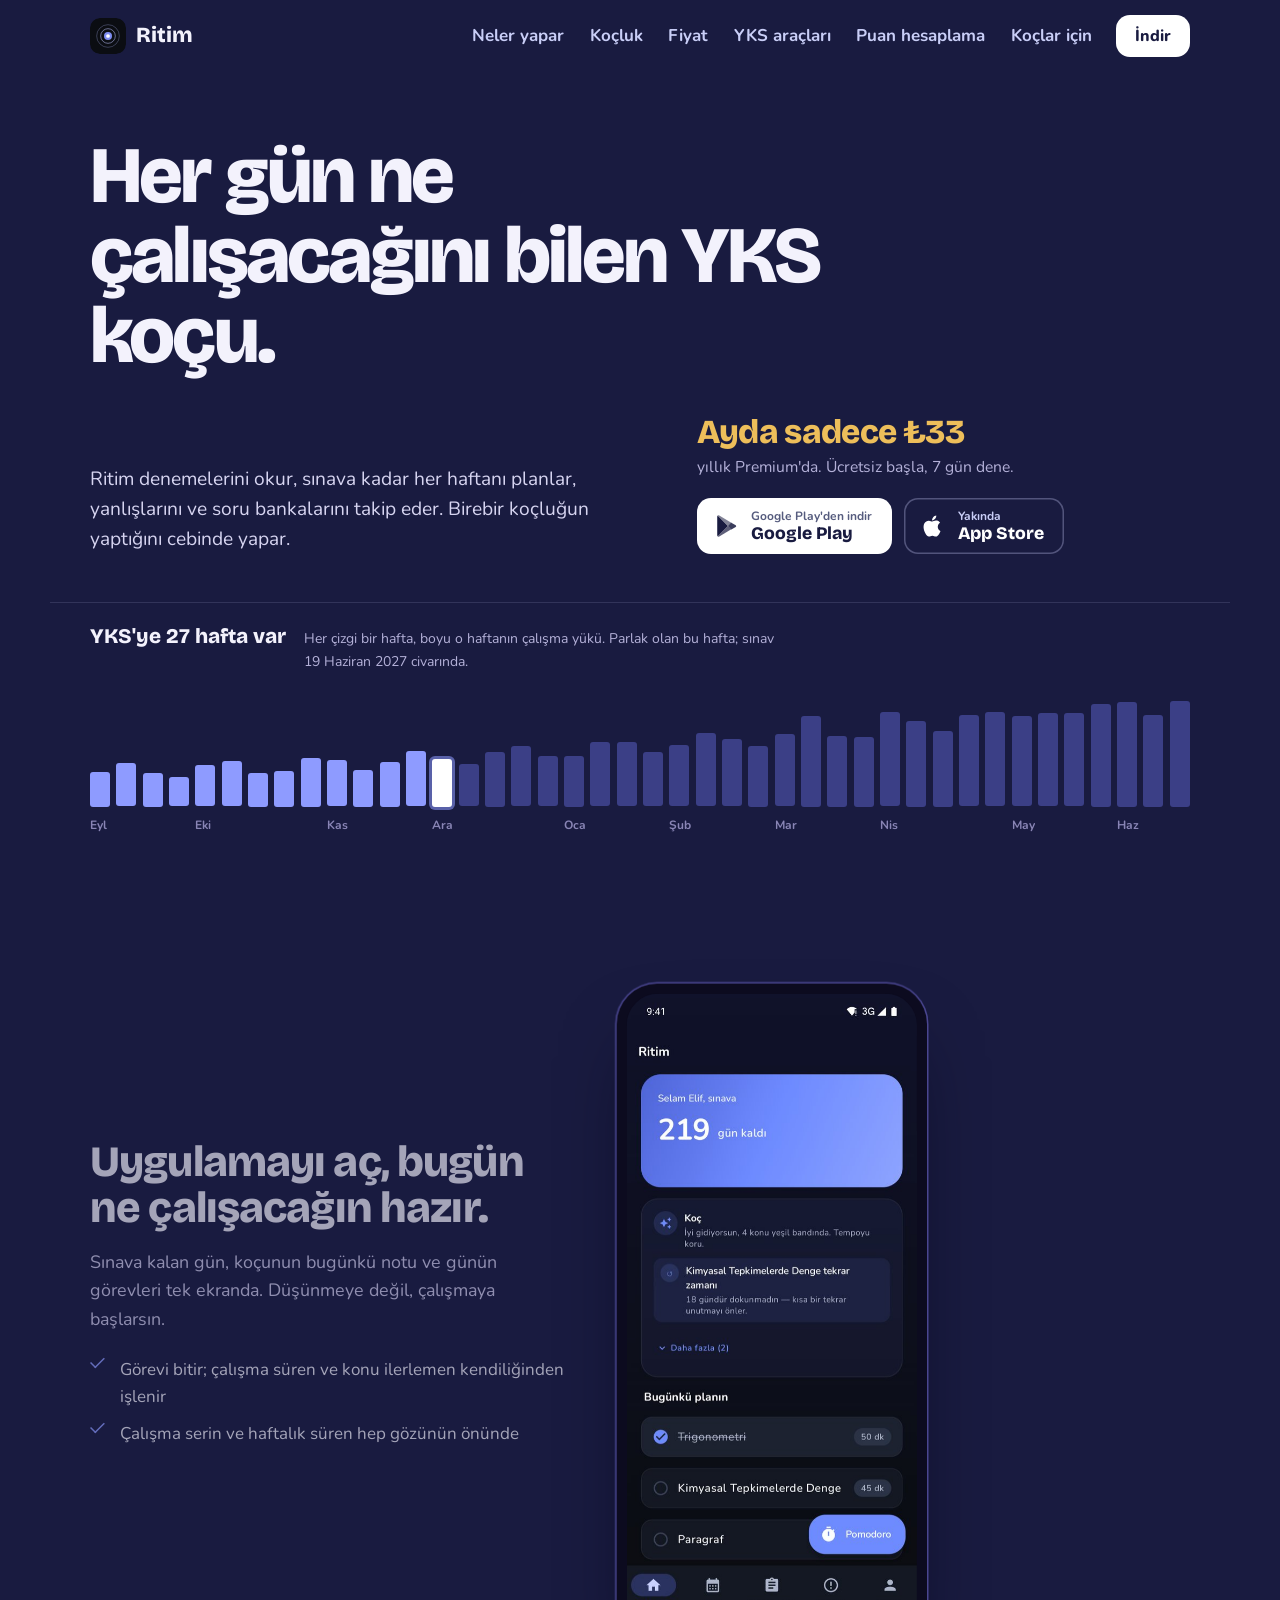
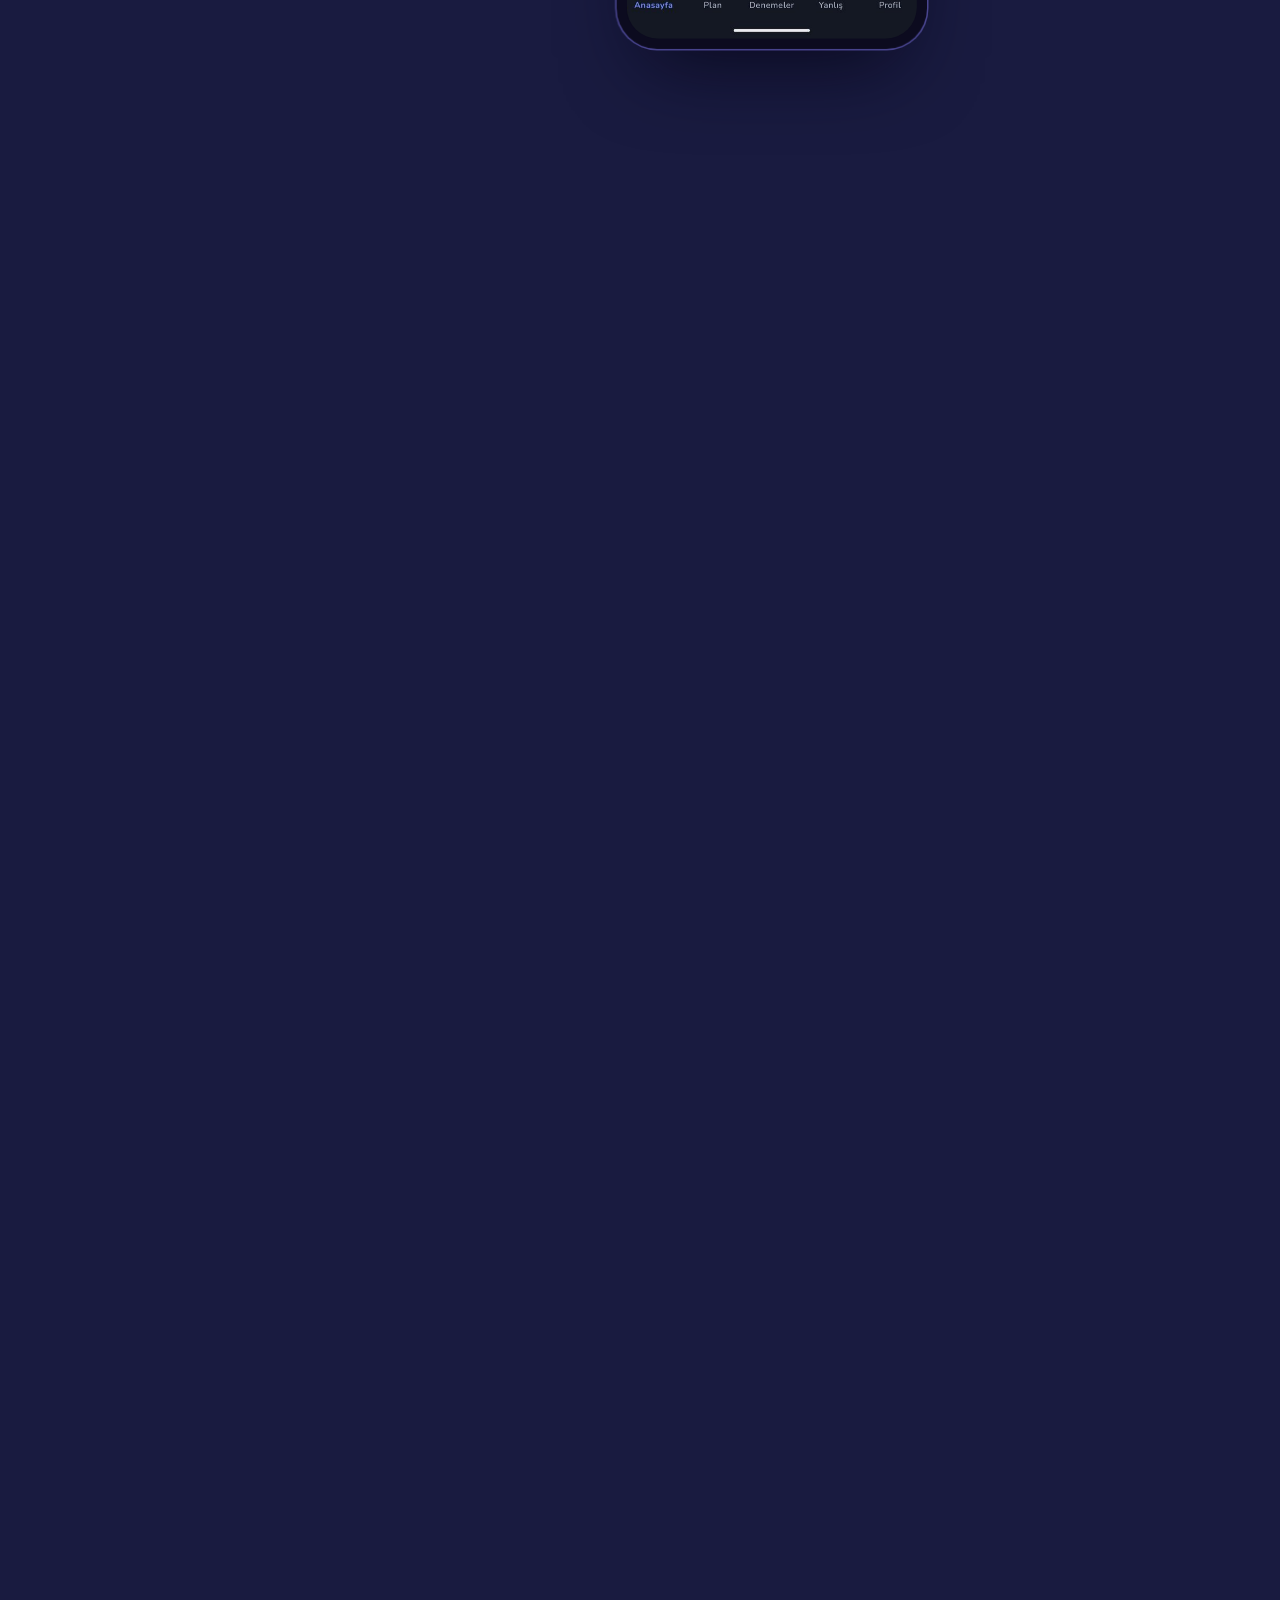
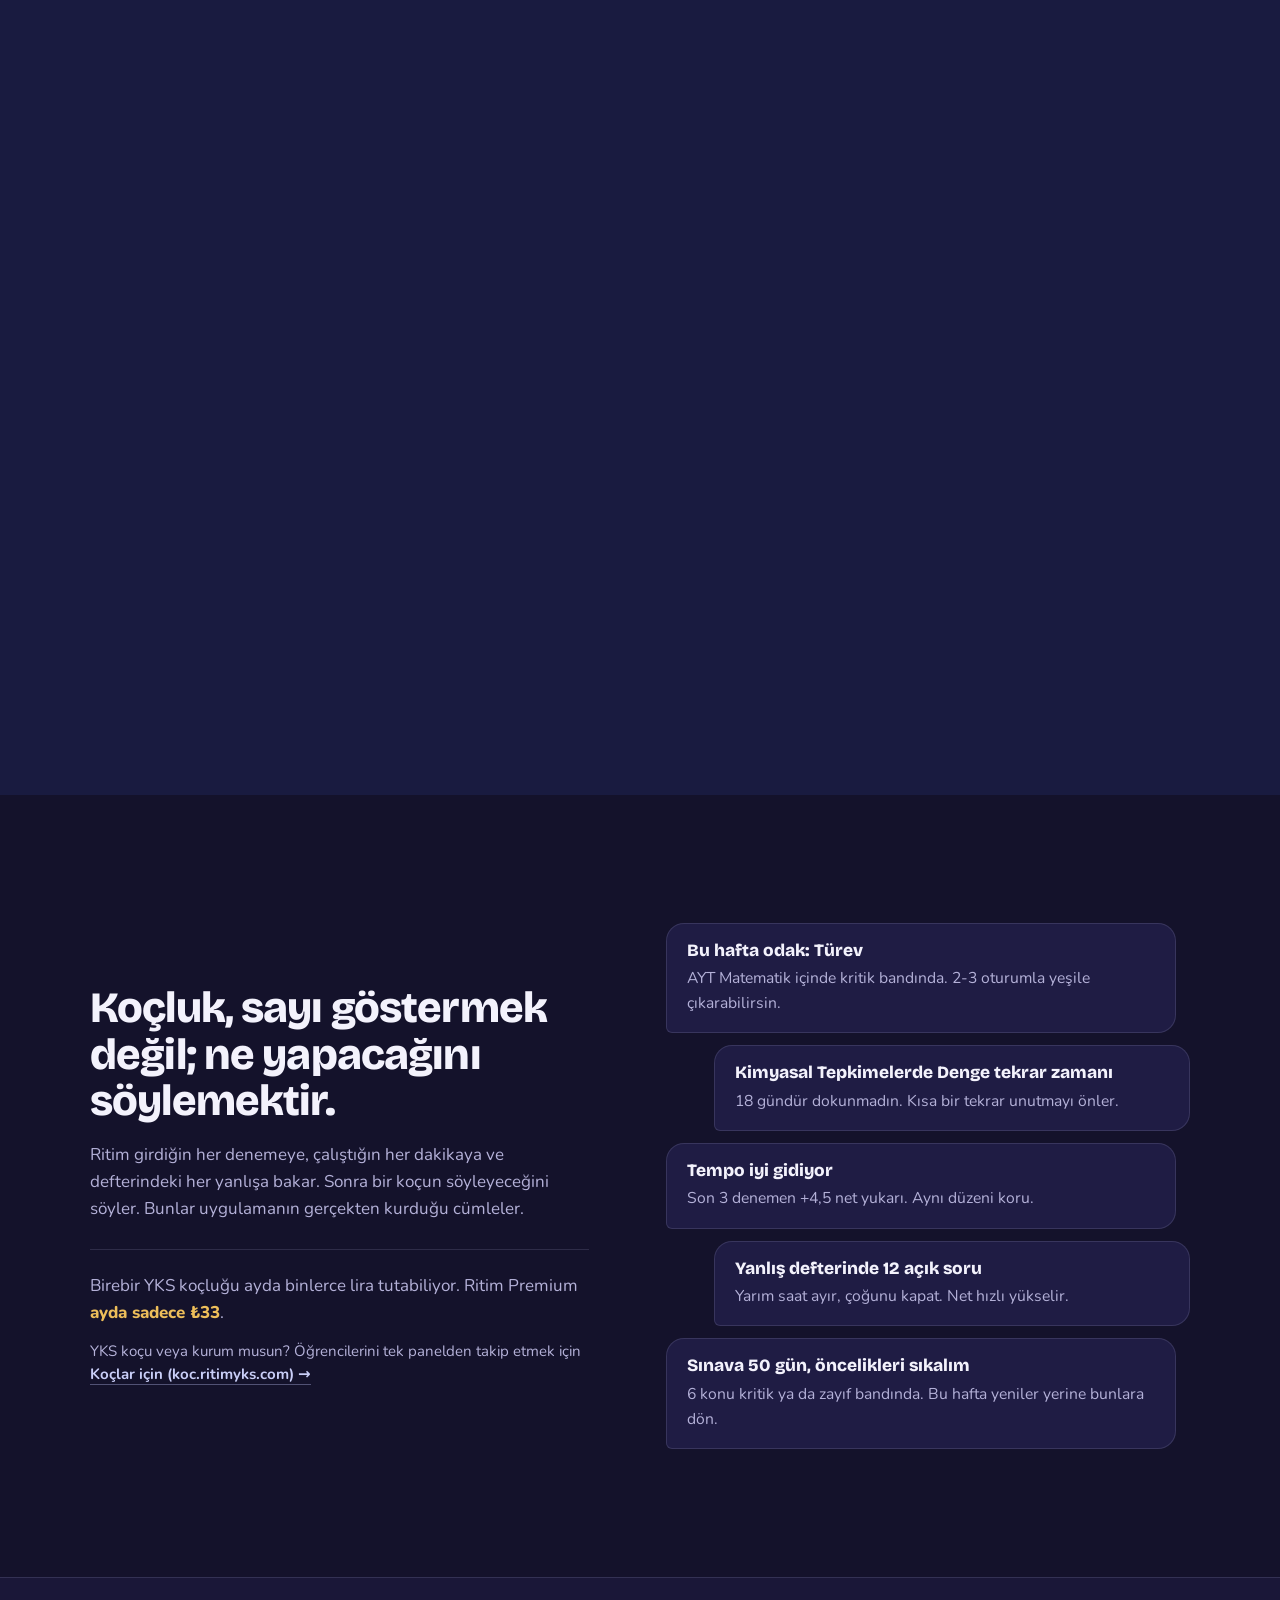
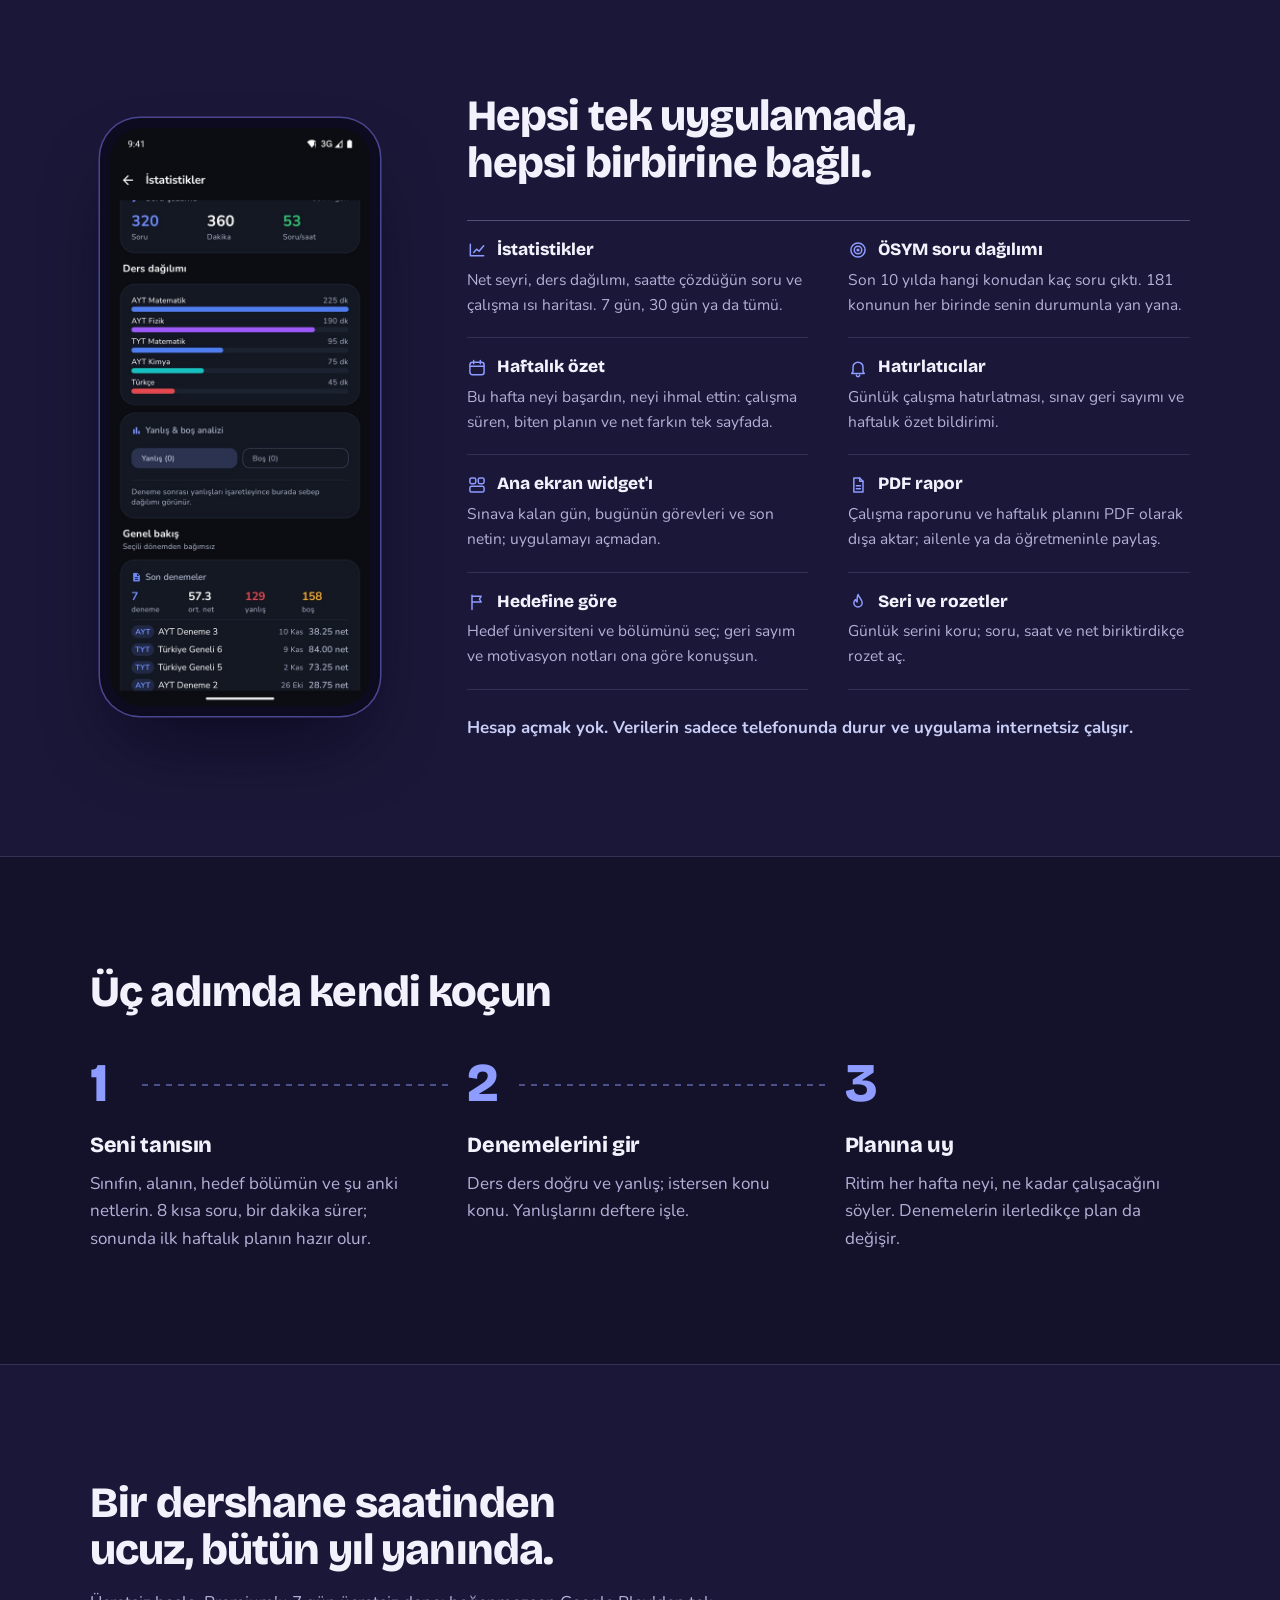
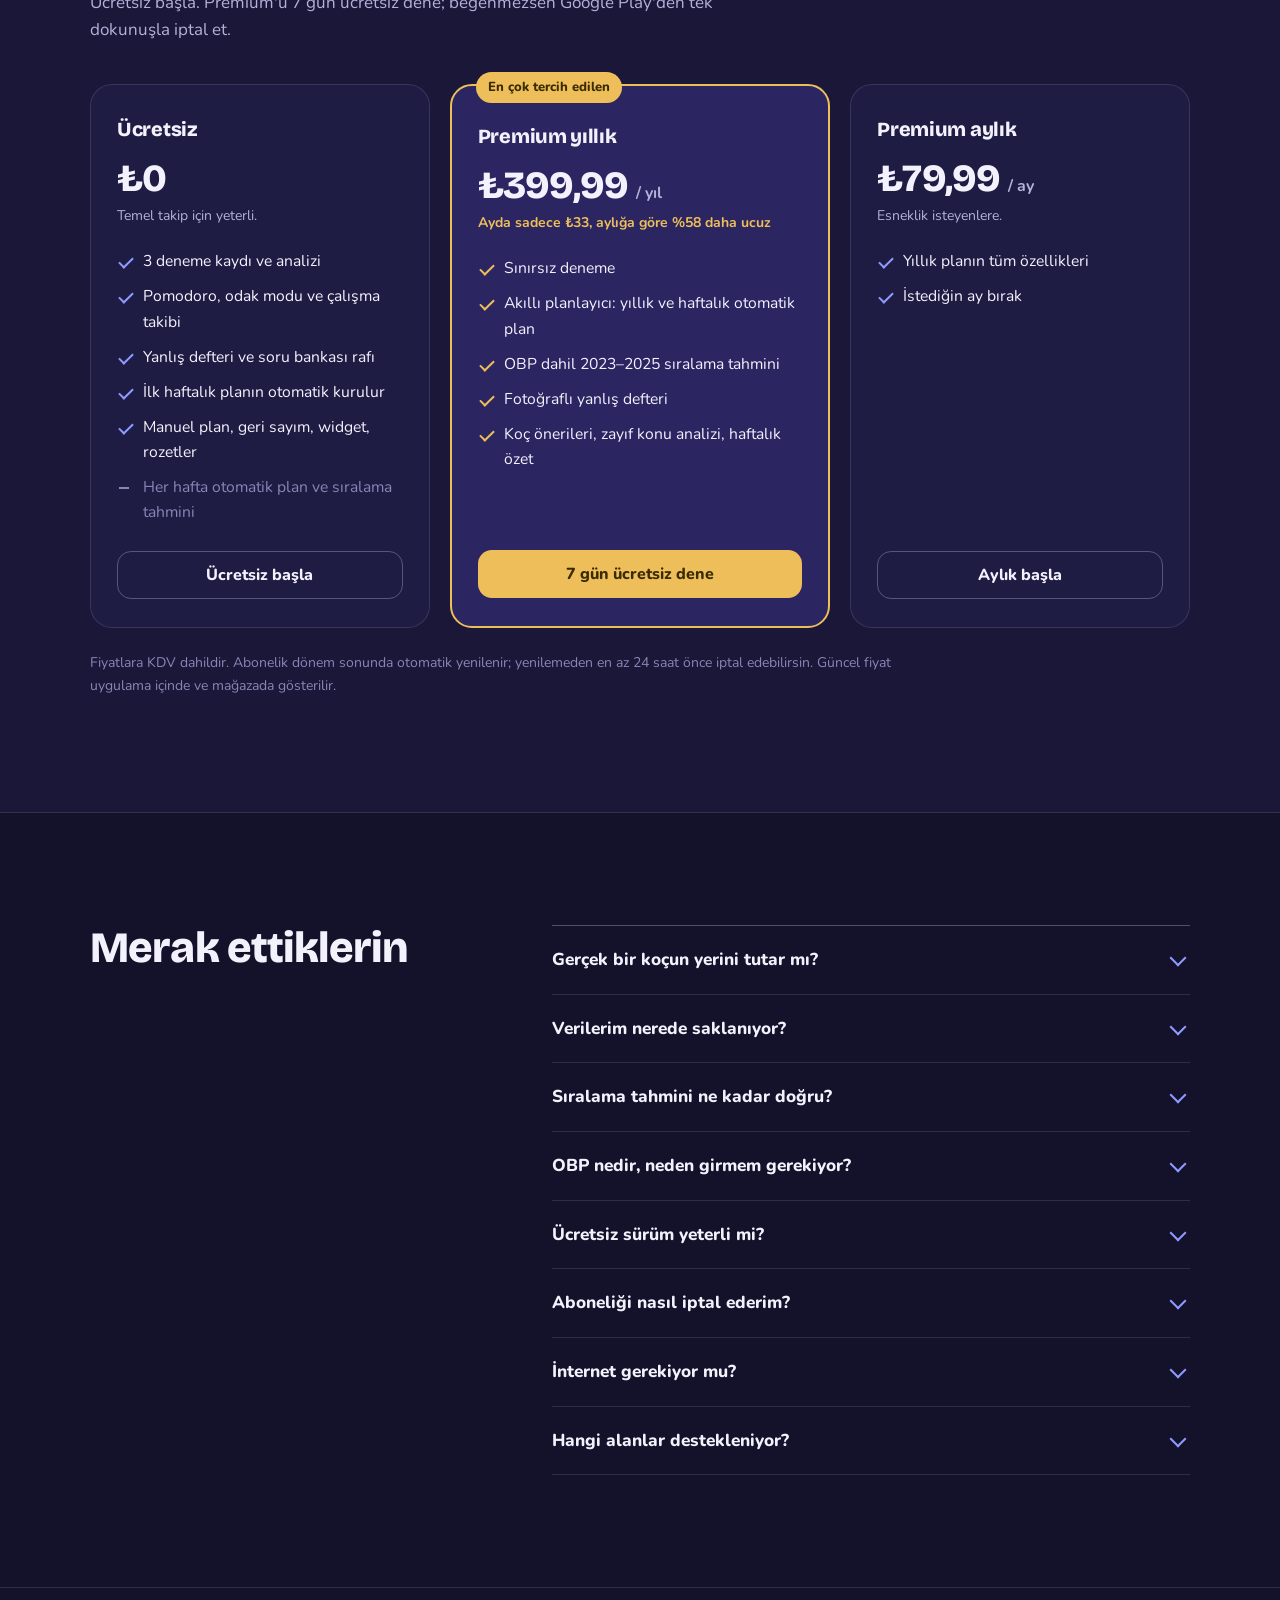
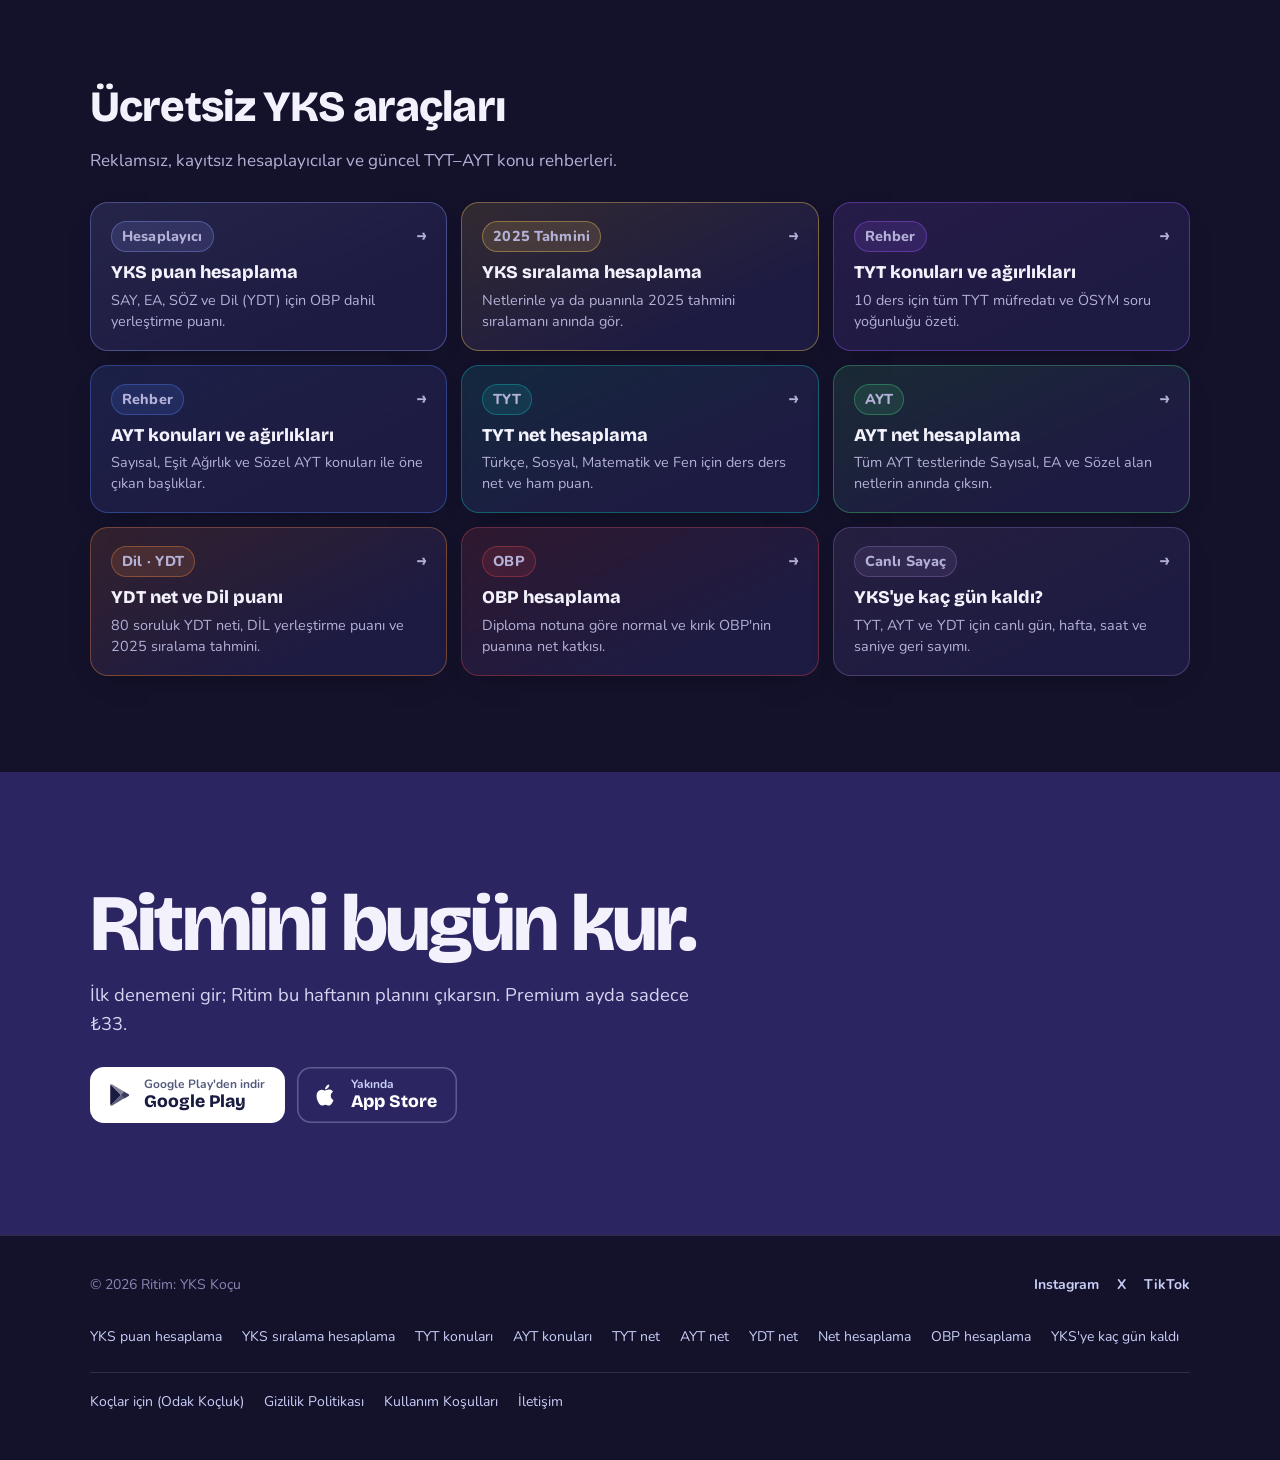
==== commit be5e2d3c: "Add 'Koçlar için' cross-links to koc.ritimyks.com (?v=7)" ====
--- a/index.html
+++ b/index.html
@@ -19,7 +19,7 @@
   <link rel="preconnect" href="https://fonts.googleapis.com">
   <link rel="preconnect" href="https://fonts.gstatic.com" crossorigin>
   <link href="https://fonts.googleapis.com/css2?family=Bricolage+Grotesque:opsz,wght@12..96,500..800&family=Nunito:wght@400;600;700;800&display=swap" rel="stylesheet">
-  <link rel="stylesheet" href="assets/style.css?v=6">
+  <link rel="stylesheet" href="assets/style.css?v=7">
   <script type="application/ld+json">
   {
     "@context": "https://schema.org",
@@ -81,6 +81,7 @@
         <a href="#fiyat">Fiyat</a>
         <a href="#araclar">YKS araçları</a>
         <a href="puan-hesaplama/">Puan hesaplama</a>
+        <a href="https://koc.ritimyks.com" target="_blank" rel="noopener">Koçlar için</a>
       </nav>
       <a class="btn btn-light nav-cta" href="#indir">İndir</a>
     </div>
@@ -200,6 +201,7 @@
           <h2 id="coach-title" class="section-title">Koçluk, sayı göstermek değil; ne yapacağını söylemektir.</h2>
           <p class="section-sub">Ritim girdiğin her denemeye, çalıştığın her dakikaya ve defterindeki her yanlışa bakar. Sonra bir koçun söyleyeceğini söyler. Bunlar uygulamanın gerçekten kurduğu cümleler.</p>
           <p class="coach-price">Birebir YKS koçluğu ayda binlerce lira tutabiliyor. Ritim Premium <b>ayda sadece ₺33</b>.</p>
+          <p class="coach-b2b">YKS koçu veya kurum musun? Öğrencilerini tek panelden takip etmek için <a href="https://koc.ritimyks.com" target="_blank" rel="noopener">Koçlar için (koc.ritimyks.com) →</a></p>
         </div>
         <ul class="notes">
           <li><b>Bu hafta odak: Türev</b><span>AYT Matematik içinde kritik bandında. 2-3 oturumla yeşile çıkarabilirsin.</span></li>
@@ -427,6 +429,7 @@
         <a href="yks-kac-gun-kaldi/">YKS'ye kaç gün kaldı</a>
       </nav>
       <nav class="footer-legal" aria-label="Yasal">
+        <a href="https://koc.ritimyks.com" target="_blank" rel="noopener">Koçlar için (Odak Koçluk)</a>
         <a href="privacy/">Gizlilik Politikası</a>
         <a href="terms/">Kullanım Koşulları</a>
         <a href="mailto:suesyazilim@gmail.com">İletişim</a>
--- a/assets/style.css
+++ b/assets/style.css
@@ -136,8 +136,16 @@
   border: 1.5px solid transparent;
   transition: background-color .15s ease, border-color .15s ease;
 }
-.btn-light { background: #fff; color: #191B40; }
-.btn-light:hover { background: var(--peri-soft); }
+
+.btn-light {
+  background: #fff;
+  color: #191B40;
+}
+
+.btn-light:hover {
+  background: var(--peri-soft);
+}
+
 .btn-brand {
   background: var(--gold);
   color: var(--gold-ink);
@@ -146,18 +154,49 @@
   box-shadow: 0 8px 22px -10px rgba(237, 190, 90, .55);
   transition: background-color .2s ease, transform .18s ease, box-shadow .22s ease;
 }
-.btn-brand::after { content: "→"; font: 800 1.05em/1 var(--display); transition: transform .2s ease; }
+
+.btn-brand::after {
+  content: "→";
+  font: 800 1.05em/1 var(--display);
+  transition: transform .2s ease;
+}
+
 .btn-brand:hover {
   background: #F6D585;
   transform: translateY(-2px);
   box-shadow: 0 14px 28px -10px rgba(237, 190, 90, .82);
 }
-.btn-brand:hover::after { transform: translateX(3px); }
-.btn-brand:active { transform: translateY(0); }
-.btn-ghost { border-color: var(--line-strong); color: var(--text); background: transparent; }
-.btn-ghost:hover { border-color: var(--peri); background: rgba(142, 155, 255, .08); }
-.btn-gold { background: var(--gold); color: var(--gold-ink); transition: background-color .15s ease, transform .16s ease, box-shadow .2s ease; }
-.btn-gold:hover { background: #F3CD7A; transform: translateY(-1px); box-shadow: 0 10px 24px -12px rgba(237, 190, 90, .75); }
+
+.btn-brand:hover::after {
+  transform: translateX(3px);
+}
+
+.btn-brand:active {
+  transform: translateY(0);
+}
+
+.btn-ghost {
+  border-color: var(--line-strong);
+  color: var(--text);
+  background: transparent;
+}
+
+.btn-ghost:hover {
+  border-color: var(--peri);
+  background: rgba(142, 155, 255, .08);
+}
+
+.btn-gold {
+  background: var(--gold);
+  color: var(--gold-ink);
+  transition: background-color .15s ease, transform .16s ease, box-shadow .2s ease;
+}
+
+.btn-gold:hover {
+  background: #F3CD7A;
+  transform: translateY(-1px);
+  box-shadow: 0 10px 24px -12px rgba(237, 190, 90, .75);
+}
 
 .btn-light {
   background: #fff;
@@ -214,7 +253,7 @@
 
 .nav-links {
   display: flex;
-  gap: 28px;
+  gap: clamp(14px, 2vw, 26px);
   margin-left: auto;
 }
 
@@ -223,6 +262,7 @@
   font-weight: 700;
   color: var(--peri-soft);
   padding: 12px 0;
+  white-space: nowrap;
 }
 
 .nav-links a:hover {
@@ -727,6 +767,27 @@
 .coach-price b {
   color: var(--gold);
   font-weight: 800;
+}
+
+.coach-b2b {
+  margin-top: 14px;
+  font-size: 0.94rem;
+  color: var(--muted);
+  max-width: 34em;
+  line-height: 1.55;
+}
+
+.coach-b2b a {
+  color: var(--peri-soft);
+  font-weight: 700;
+  text-decoration: none;
+  border-bottom: 1px solid rgba(197, 200, 255, 0.35);
+  transition: color 0.16s ease, border-color 0.16s ease;
+}
+
+.coach-b2b a:hover {
+  color: var(--gold);
+  border-color: var(--gold);
 }
 
 .notes {
